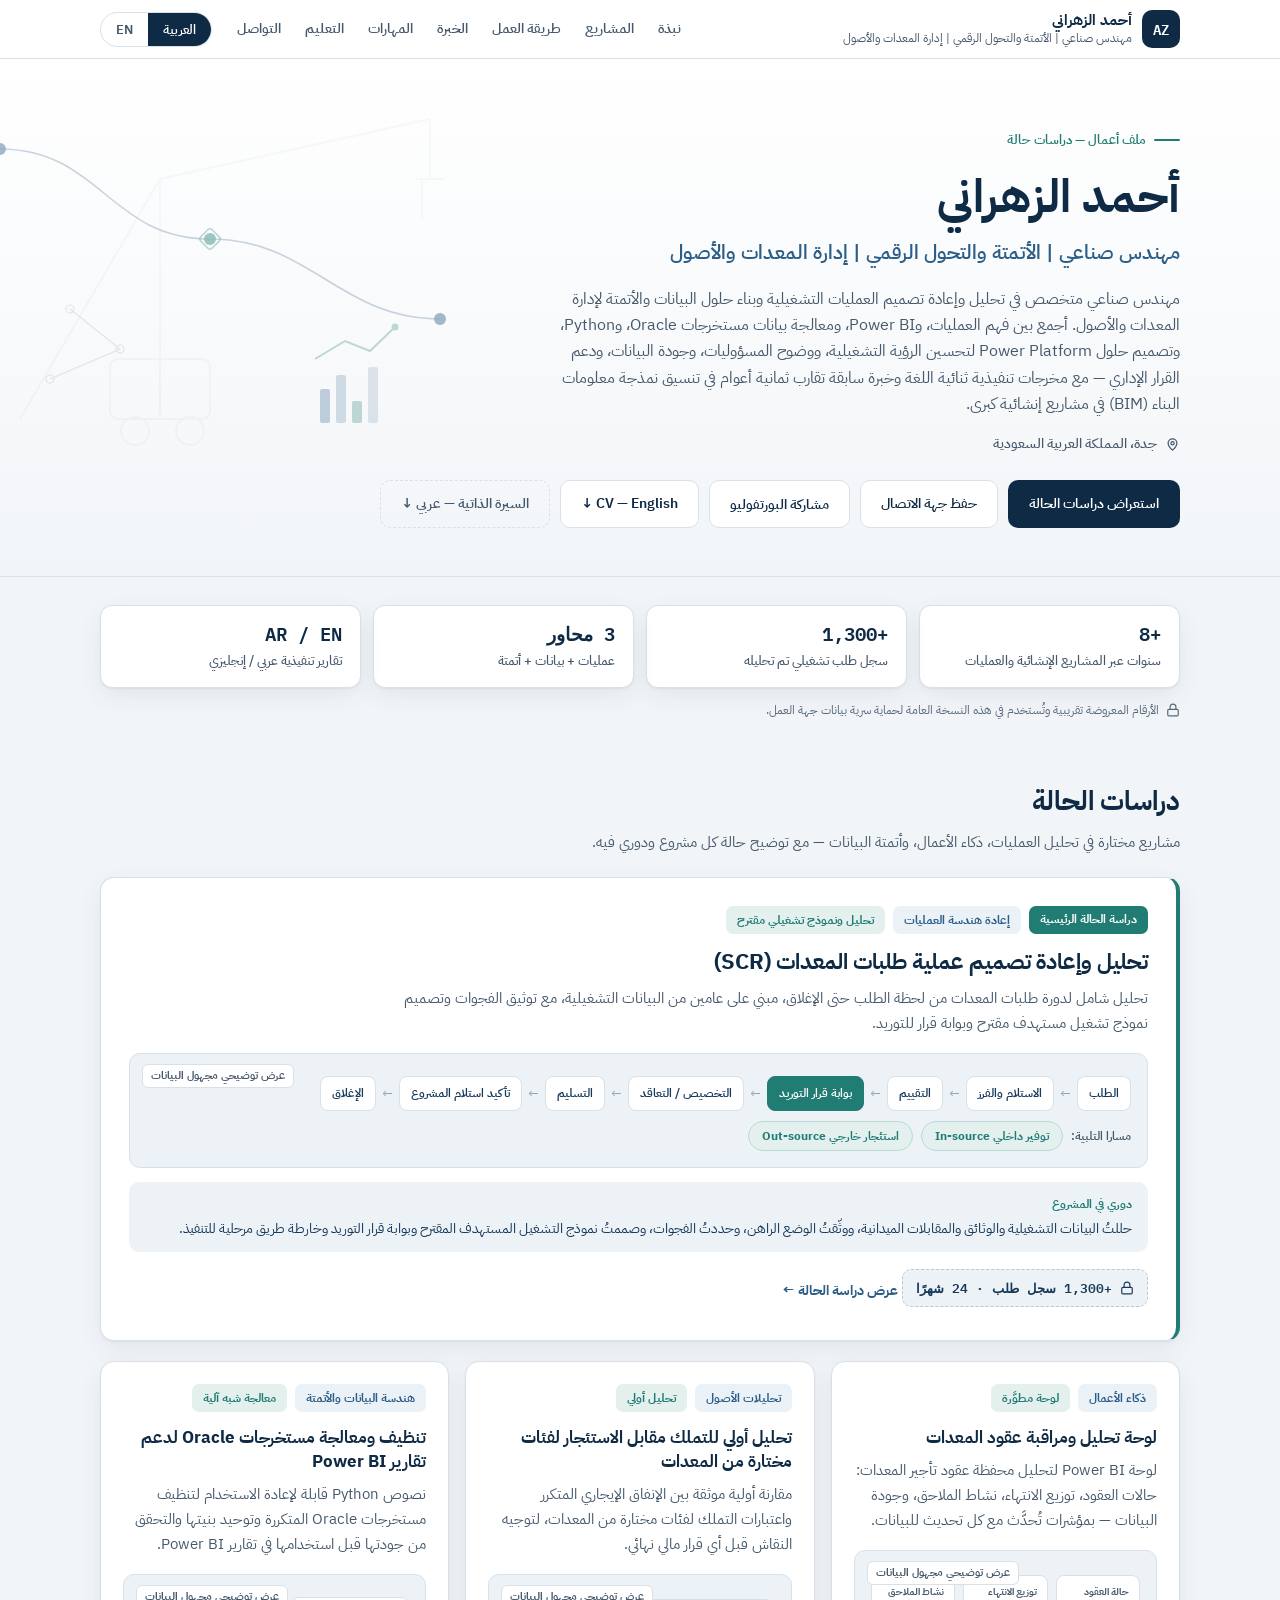
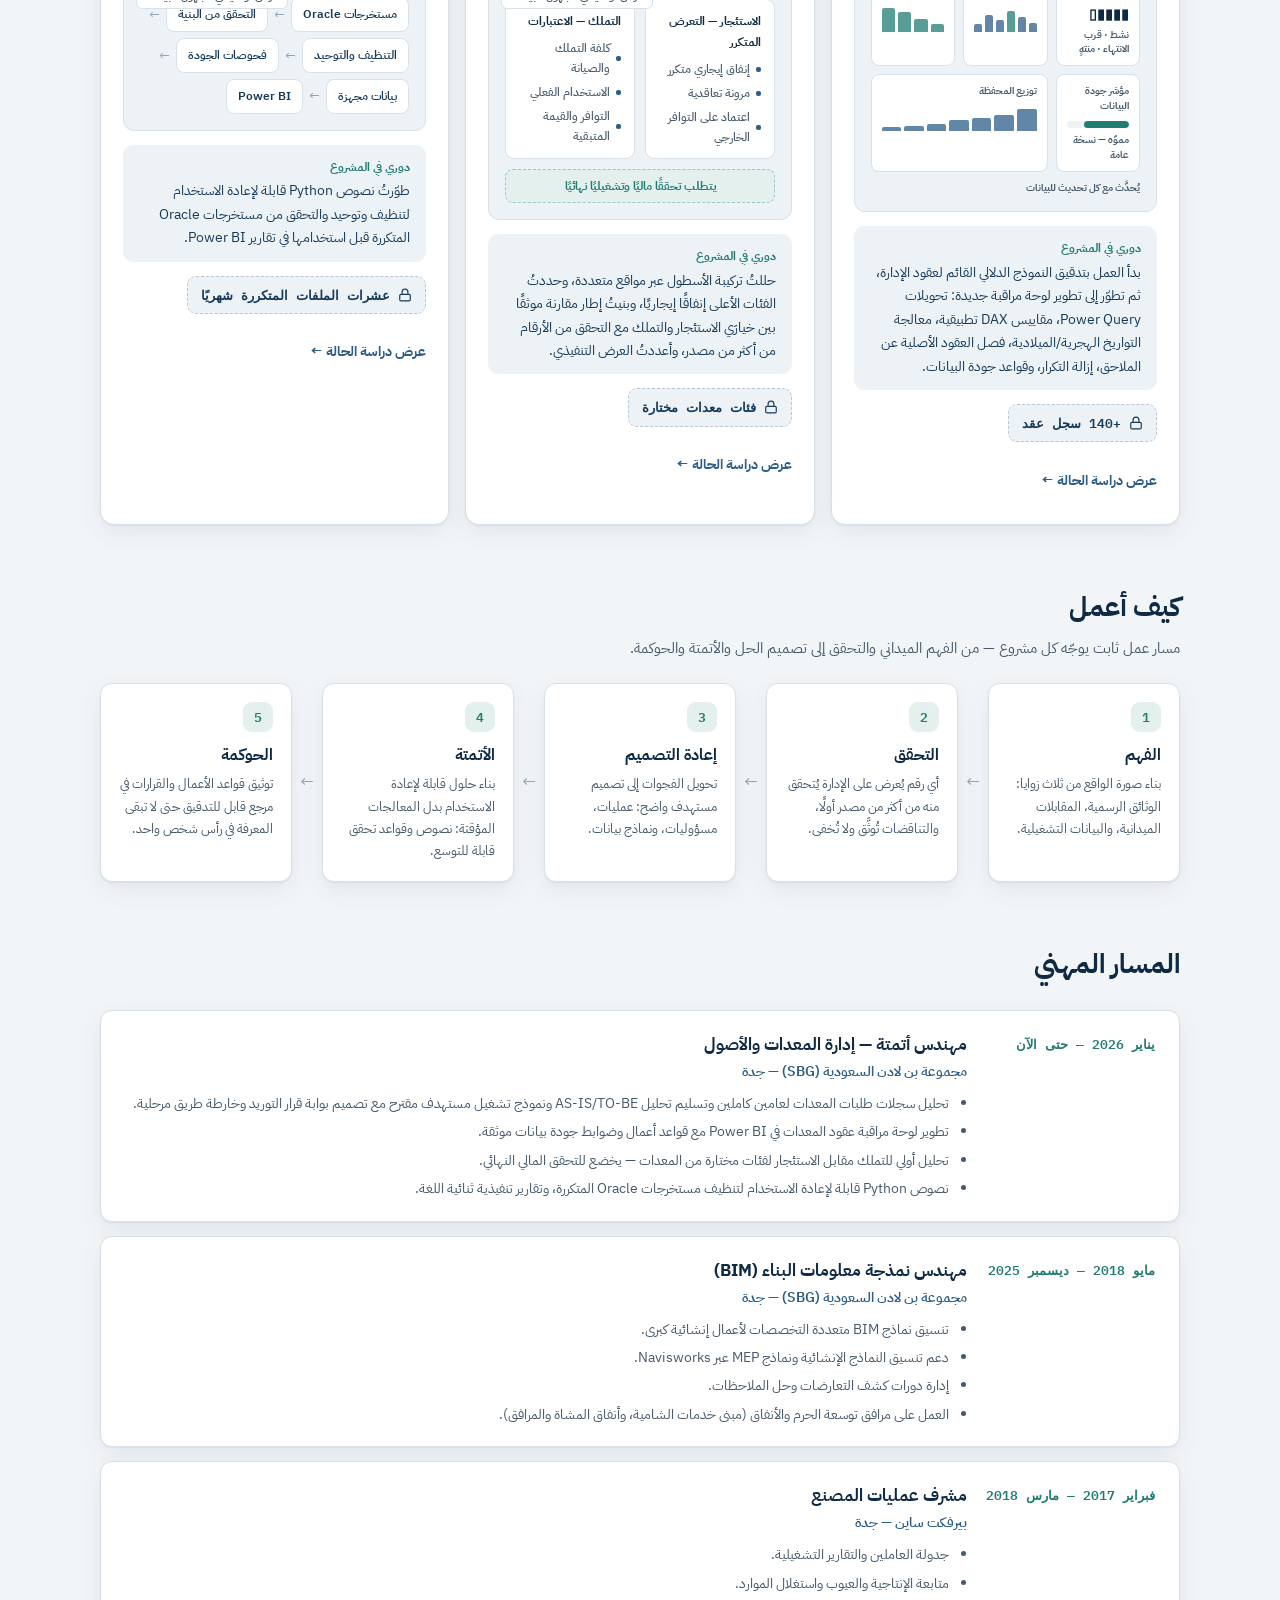
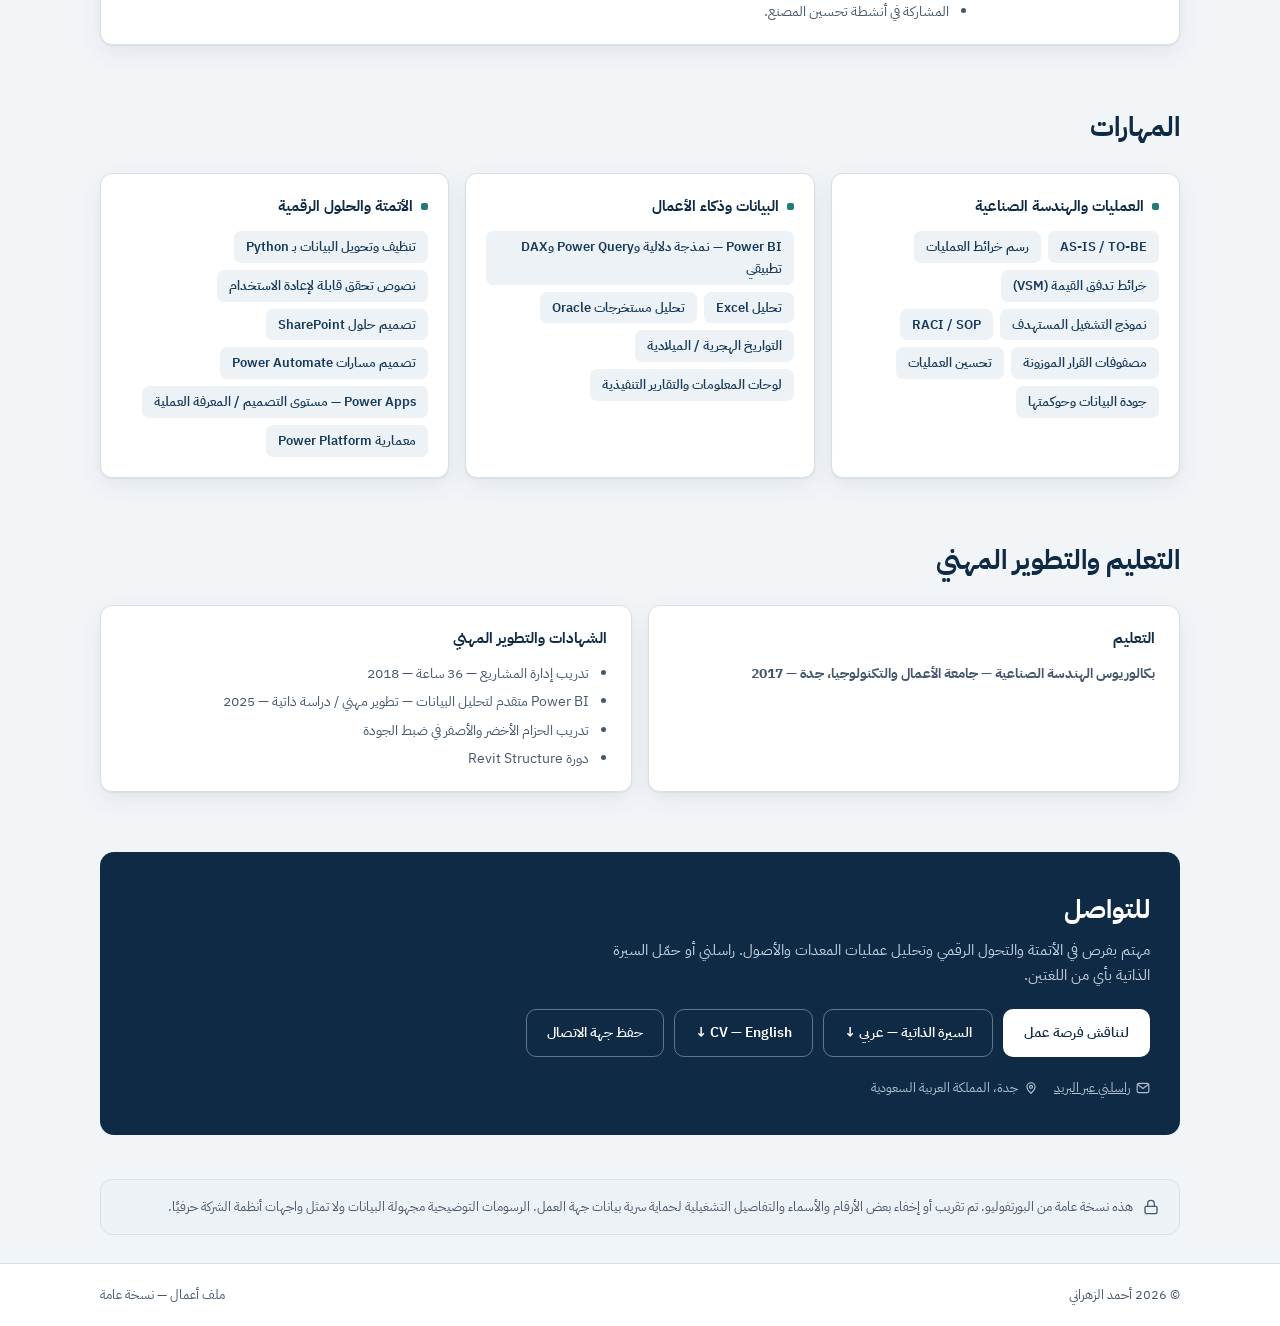
==== standalone/Ahmed_Alzahrani_Portfolio_Standalone.html @ 21f5d167 "Add Ahmed Alzahrani recruiter portfolio package Initial import of the portfolio exactly as built: ho" ====
<!DOCTYPE html>
<html lang="ar" dir="rtl">
<head>
<meta charset="UTF-8">
<meta name="robots" content="noindex,nofollow,noarchive,nosnippet">
<meta name="googlebot" content="noindex,nofollow,noarchive,nosnippet">
<meta name="viewport" content="width=device-width, initial-scale=1.0">
<meta name="color-scheme" content="light only">
<title>Ahmed Alzahrani — Industrial Engineer | Automation &amp; Digital Transformation</title>
<meta name="description" content="Ahmed Alzahrani — Industrial Engineer specializing in automation, digital transformation, and equipment &amp; asset management process analysis. مهندس صناعي | الأتمتة والتحول الرقمي | إدارة المعدات والأصول.">
<meta name="author" content="Ahmed Alzahrani">
<meta property="og:title" content="Ahmed Alzahrani — Industrial Engineer | Automation &amp; Digital Transformation | Equipment &amp; Asset Management">
<meta property="og:description" content="Recruiter portfolio for Ahmed Alzahrani — Industrial Engineer specializing in automation, digital transformation, and equipment &amp; asset management.">
<meta property="og:image" content="assets/preview/portfolio-social-preview.png">
<meta name="twitter:card" content="summary_large_image">
<meta name="twitter:image" content="assets/preview/portfolio-social-preview.png">
<meta property="og:type" content="profile">
<meta property="og:locale" content="ar_SA">
<meta property="og:locale:alternate" content="en_US">
<link rel="icon" href="data:image/svg+xml,%3Csvg xmlns='http://www.w3.org/2000/svg' viewBox='0 0 64 64'%3E%3Crect width='64' height='64' rx='14' fill='%230E2A44'/%3E%3Ctext x='32' y='42' font-family='monospace' font-size='26' font-weight='700' fill='%23FFFFFF' text-anchor='middle'%3EAZ%3C/text%3E%3C/svg%3E">
<link rel="preconnect" href="https://fonts.googleapis.com">
<link rel="preconnect" href="https://fonts.gstatic.com" crossorigin>
<link href="https://fonts.googleapis.com/css2?family=IBM+Plex+Sans+Arabic:wght@400;500;600;700&family=IBM+Plex+Mono:wght@500;600&display=swap" rel="stylesheet">
<style>
:root{
  color-scheme:light only;
  --navy:#0E2A44;
  --navy-2:#163A5C;
  --steel:#2C5E88;
  --teal:#217C74;
  --teal-soft:#E3F0EE;
  --slate:#46596C;
  --line:#D8E0E8;
  --bg:#F2F5F8;
  --card:#FFFFFF;
  --soft:#EDF2F6;
  --radius:14px;
  --shadow:0 1px 2px rgba(14,42,68,.06),0 8px 24px rgba(14,42,68,.07);
  --font-sans:'IBM Plex Sans Arabic',system-ui,'Segoe UI',Tahoma,Arial,sans-serif;
  --font-mono:'IBM Plex Mono','Courier New',monospace;
}
*{margin:0;padding:0;box-sizing:border-box}
html{scroll-behavior:smooth}
@media (prefers-reduced-motion: reduce){
  html{scroll-behavior:auto}
  *,*::before,*::after{transition:none!important;animation:none!important}
}
body{
  font-family:var(--font-sans);
  background:var(--bg);
  color:var(--navy);
  line-height:1.7;
  -webkit-font-smoothing:antialiased;
}
.mono{font-family:var(--font-mono)}
a{color:var(--steel)}
:focus-visible{outline:2px solid var(--steel);outline-offset:2px}
.skip-link{
  position:absolute;top:-48px;inset-inline-start:12px;z-index:99;
  background:var(--navy);color:#fff;padding:8px 16px;border-radius:8px;
  font-size:13.5px;text-decoration:none;transition:top .15s;
}
.skip-link:focus{top:10px}

/* ---------- Topbar / Nav ---------- */
.topbar{
  position:sticky;top:0;z-index:50;
  background:rgba(255,255,255,.94);
  backdrop-filter:blur(10px);
  border-bottom:1px solid var(--line);
}
.topbar-inner{
  max-width:1120px;margin:0 auto;padding:10px 20px;
  display:flex;align-items:center;justify-content:space-between;gap:14px;flex-wrap:wrap;
}
.brand{display:flex;align-items:center;gap:10px;min-width:0}
.monogram{
  width:38px;height:38px;border-radius:10px;flex-shrink:0;
  background:var(--navy);color:#fff;
  display:grid;place-items:center;
  font-family:var(--font-mono);font-weight:600;font-size:14px;letter-spacing:.5px;
}
.brand-name{font-weight:700;font-size:15px;line-height:1.3;white-space:nowrap}
.brand-role{font-size:11.5px;color:var(--slate);line-height:1.35}
.nav-row{display:flex;align-items:center;gap:14px;min-width:0}
.main-nav{display:flex;gap:2px;overflow-x:auto;scrollbar-width:none;max-width:100%}
.main-nav::-webkit-scrollbar{display:none}
.main-nav a{
  color:var(--slate);text-decoration:none;font-size:13.5px;font-weight:600;
  padding:7px 11px;border-radius:8px;white-space:nowrap;transition:background .15s,color .15s;
}
.main-nav a:hover{background:var(--soft);color:var(--navy)}
.lang-toggle{
  display:flex;border:1px solid var(--line);border-radius:99px;overflow:hidden;background:#fff;flex-shrink:0;
}
.lang-toggle button{
  border:0;background:transparent;padding:7px 15px;cursor:pointer;
  font-family:inherit;font-size:13px;font-weight:600;color:var(--slate);
  transition:background .2s,color .2s;
}
.lang-toggle button.active{background:var(--navy);color:#fff}
.menu-btn{
  display:none;border:1px solid var(--line);background:var(--card);border-radius:9px;
  width:42px;height:42px;align-items:center;justify-content:center;cursor:pointer;color:var(--navy);
  flex-shrink:0;
}
.mobile-menu{
  display:none;border-top:1px solid var(--line);background:var(--card);
  box-shadow:0 14px 24px rgba(14,42,68,.10);
}
.mobile-menu.open{display:block}
.mobile-menu div{max-width:1120px;margin:0 auto;padding:6px 14px 12px;display:flex;flex-direction:column}
.mobile-menu a{
  display:block;padding:12px 8px;min-height:44px;color:var(--navy);text-decoration:none;
  font-weight:600;font-size:15px;border-bottom:1px solid var(--bg);
}
.mobile-menu a:last-child{border-bottom:0}
.mobile-menu a:hover{color:var(--steel)}
@media(max-width:900px){
  .menu-btn{display:inline-flex}
  .main-nav a{display:none}
  .main-nav a.nav-core{display:inline-block}
}
@media(max-width:820px){
  .brand-role{display:none}
  .topbar-inner{padding:8px 14px}
}
@media(max-width:560px){
  .main-nav a.nav-core{display:none}
  .main-nav{display:none}
}

.toast{
  position:fixed;bottom:22px;inset-inline-start:50%;transform:translateX(-50%) translateY(16px);
  background:var(--navy);color:#fff;padding:11px 20px;border-radius:10px;font-size:13.5px;font-weight:600;
  opacity:0;pointer-events:none;transition:opacity .25s,transform .25s;z-index:90;box-shadow:0 10px 26px rgba(14,42,68,.3);
}
html[dir="rtl"] .toast{transform:translateX(50%) translateY(16px)}
.toast.show{opacity:1;transform:translateX(-50%) translateY(0)}
html[dir="rtl"] .toast.show{transform:translateX(50%) translateY(0)}

/* ---------- Hero ---------- */
.hero{position:relative;overflow:hidden;background:linear-gradient(180deg,#FFFFFF 0%,var(--bg) 100%);border-bottom:1px solid var(--line)}
.hero-inner{max-width:1120px;margin:0 auto;padding:64px 20px 48px;position:relative;z-index:1}
.hero-svg{
  position:absolute;inset-block:0;inset-inline-end:-40px;width:560px;max-width:60%;
  opacity:.5;pointer-events:none;z-index:0;
}
.eyebrow{
  display:inline-flex;align-items:center;gap:8px;
  font-size:12.5px;font-weight:600;letter-spacing:1px;
  color:var(--teal);text-transform:uppercase;margin-bottom:16px;
}
html[dir="rtl"] .eyebrow{letter-spacing:0}
.eyebrow::before{content:"";width:26px;height:2px;background:var(--teal);border-radius:2px}
.hero h1{font-size:clamp(30px,5vw,46px);font-weight:700;line-height:1.3;color:var(--navy)}
.hero .role{font-size:clamp(15px,2.3vw,19.5px);color:var(--steel);font-weight:600;margin-top:10px;max-width:640px}
.hero .summary{max-width:620px;color:var(--slate);margin-top:16px;font-size:15.5px}
.hero-meta{display:flex;align-items:center;gap:8px;color:var(--slate);font-size:13.5px;margin-top:16px;font-weight:500}
.hero-actions{display:flex;flex-wrap:wrap;gap:10px;margin-top:24px}
.btn{
  display:inline-flex;align-items:center;gap:8px;
  border-radius:10px;padding:11px 20px;font-size:14px;font-weight:600;
  text-decoration:none;cursor:pointer;border:1px solid transparent;
  font-family:inherit;transition:background .15s,border-color .15s,color .15s;
}
.btn-primary{background:var(--navy);color:#fff}
.btn-primary:hover{background:var(--navy-2)}
.btn-outline{background:#fff;color:var(--navy);border-color:var(--line)}
.btn-outline:hover{border-color:var(--steel);color:var(--steel)}
.btn-ghost2{border:1px dashed var(--line);color:var(--slate);background:transparent}
.btn-ghost2:hover{border-color:var(--steel);color:var(--steel)}
html[dir="rtl"] .act-projects{order:1}
html[dir="rtl"] .act-cv-ar{order:2}
html[dir="rtl"] .act-save{order:3}
html[dir="rtl"] .act-share{order:4}
html[dir="rtl"] .act-cv-en{order:5}
html[dir="rtl"] .btn-ghost2{order:5}
@media(max-width:560px){
  .hero-inner{padding:30px 16px 26px}
  .hero .summary{
    font-size:14.5px;margin-top:12px;
    display:-webkit-box;-webkit-line-clamp:3;-webkit-box-orient:vertical;overflow:hidden;
  }
  .hero-actions{display:grid;grid-template-columns:1fr 1fr;gap:9px;margin-top:18px}
  .hero-actions .act-projects{grid-column:1/-1}
  .hero-actions .btn{min-height:46px;justify-content:center;text-align:center;font-size:13.8px;padding:10px 10px}
  .hero-svg{opacity:.5;inset-inline-end:-120px}
  h1{font-size:30px}
  .hero .role{font-size:14px}
}

/* ---------- Proof strip ---------- */
.proof{max-width:1120px;margin:0 auto;padding:28px 20px 6px}
.proof-grid{display:grid;grid-template-columns:repeat(4,1fr);gap:12px}
@media(max-width:900px){.proof-grid{grid-template-columns:repeat(2,1fr);gap:10px}}
.proof-item{
  background:var(--card);border:1px solid var(--line);border-radius:12px;
  padding:16px 18px;box-shadow:var(--shadow);
  display:flex;flex-direction:column;justify-content:center;min-height:74px;
}
@media(max-width:560px){
  .proof{padding:18px 16px 4px}
  .proof-item{padding:11px 12px;min-height:64px}
  .proof-num{font-size:16px}
  .proof-label{font-size:11.6px}
}
.proof-num{font-family:var(--font-mono);font-weight:600;font-size:19px;color:var(--navy);line-height:1.3}
.proof-label{font-size:12.8px;color:var(--slate);margin-top:3px;font-weight:500}
.proof-note{font-size:12.2px;color:var(--slate);margin-top:12px;display:flex;gap:7px;align-items:flex-start;opacity:.9}
.proof-note svg{flex-shrink:0;margin-top:3px}

/* ---------- Sections ---------- */
main{display:block}
.section{max-width:1120px;margin:0 auto;padding:52px 20px 8px}
.section-head{margin-bottom:22px}
.section-head h2{font-size:clamp(21px,3vw,27px);font-weight:700;color:var(--navy)}
.section-sub{color:var(--slate);font-size:14.5px;margin-top:5px;max-width:640px}

/* ---------- Project cards ---------- */
.flagship{
  background:var(--card);border:1px solid var(--line);border-radius:var(--radius);
  box-shadow:var(--shadow);padding:28px;margin-bottom:20px;
  border-inline-start:4px solid var(--teal);
}
.card-top{display:flex;align-items:center;gap:8px;flex-wrap:wrap;margin-bottom:12px}
.card-tag{
  font-size:12px;font-weight:700;color:var(--steel);
  background:#EAF1F7;border-radius:7px;padding:4px 11px;
}
.card-status{
  font-size:12px;font-weight:700;color:var(--teal);
  background:var(--teal-soft);border-radius:7px;padding:4px 11px;
}
.flagship-badge{
  font-size:11.5px;font-weight:700;color:#fff;background:var(--teal);
  border-radius:7px;padding:4px 11px;letter-spacing:.4px;
}
html[dir="rtl"] .flagship-badge{letter-spacing:0}
.flagship h3,.pcard h3{font-size:19px;font-weight:700;line-height:1.45;color:var(--navy)}
.flagship h3{font-size:22px}
.flagship .p-sum,.pcard .p-sum{color:var(--slate);font-size:14.5px;margin-top:8px}
.flagship .p-sum{max-width:760px}
.p-role{
  margin-top:14px;background:var(--soft);border-radius:10px;padding:12px 16px;
  font-size:13.8px;color:var(--navy-2);
}
.p-role b{color:var(--teal);font-size:12px;text-transform:uppercase;letter-spacing:.6px;display:block;margin-bottom:2px}
html[dir="rtl"] .p-role b{letter-spacing:0}
.metric{
  display:inline-flex;align-items:center;gap:8px;margin-top:14px;
  font-family:var(--font-mono);font-size:13px;font-weight:600;color:var(--navy-2);
  background:var(--soft);border:1px dashed #B9C6D3;border-radius:9px;padding:7px 13px;
}
.card-open{
  display:inline-flex;align-items:center;gap:6px;margin-top:16px;
  color:var(--steel);font-weight:700;font-size:14px;
}
.grid{display:grid;grid-template-columns:repeat(3,1fr);gap:16px}
@media(max-width:960px){.grid{grid-template-columns:1fr}}
.pcard{
  background:var(--card);border:1px solid var(--line);border-radius:var(--radius);
  box-shadow:var(--shadow);padding:22px;text-align:start;cursor:pointer;
  font-family:inherit;color:inherit;display:flex;flex-direction:column;align-items:flex-start;
  transition:border-color .15s,transform .15s;width:100%;
}
.pcard:hover,.flagship:hover{border-color:var(--steel)}
.pcard:hover{transform:translateY(-2px)}
.project-card{cursor:pointer}
.open-case-study{
  display:inline-flex;align-items:center;gap:6px;margin-top:16px;min-height:44px;
  border:0;background:transparent;padding:4px 0;cursor:pointer;font-family:inherit;
  color:var(--steel);font-weight:700;font-size:14px;
}
.open-case-study:hover{color:var(--navy)}
.open-case-study:focus-visible,.btn:focus-visible,.menu-btn:focus-visible,.lang-toggle button:focus-visible{
  outline:2.5px solid var(--teal);outline-offset:3px;border-radius:6px;
}
.pcard h3{font-size:16.5px;margin-top:2px}

/* ---------- Coded visuals ---------- */
.viz{margin-top:18px;width:100%}
.viz-frame{
  background:var(--soft);border:1px solid var(--line);border-radius:11px;padding:16px;position:relative;
}
.viz-badge{
  position:absolute;top:10px;inset-inline-end:12px;
  font-size:10.5px;font-weight:700;color:var(--slate);
  background:#fff;border:1px solid var(--line);border-radius:6px;padding:2px 8px;
}
.flow{display:flex;align-items:center;flex-wrap:wrap;gap:6px;margin-top:6px}
.flow-step{
  background:#fff;border:1px solid var(--line);border-radius:8px;
  padding:6px 11px;font-size:12.3px;font-weight:600;color:var(--navy-2);white-space:nowrap;
}
.flow-step.gate{
  background:var(--teal);border-color:var(--teal);color:#fff;
  position:relative;
}
.flow-arrow{color:#93A6B8;font-size:13px;flex-shrink:0}
.flow-branch{display:flex;gap:8px;margin-top:10px;flex-wrap:wrap;align-items:center}
.branch-chip{
  font-size:11.8px;font-weight:700;border-radius:99px;padding:4px 13px;
  background:var(--teal-soft);color:var(--teal);border:1px solid #BBD9D5;
}
.branch-lbl{font-size:11.8px;color:var(--slate);font-weight:600}
@media(max-width:560px){
  .flow{flex-direction:column;align-items:stretch}
  .flow-step{white-space:normal;text-align:center}
  .flow-arrow{align-self:center;transform:rotate(90deg)}
  html[dir="rtl"] .flow-arrow{transform:rotate(-90deg)}
}
/* mini dashboard */
.mini-dash{display:grid;grid-template-columns:repeat(3,1fr);gap:8px;margin-top:8px}
@media(max-width:560px){.mini-dash{grid-template-columns:repeat(2,1fr)}}
.md-tile{background:#fff;border:1px solid var(--line);border-radius:8px;padding:9px 10px}
.md-lbl{font-size:10.3px;font-weight:700;color:var(--slate);text-transform:uppercase;letter-spacing:.3px;line-height:1.4}
html[dir="rtl"] .md-lbl{letter-spacing:0}
.md-val{font-family:var(--font-mono);font-size:13.5px;font-weight:600;color:var(--navy);margin-top:2px}
.md-bar{display:flex;gap:3px;align-items:flex-end;height:26px;margin-top:6px}
.md-bar i{flex:1;background:var(--steel);border-radius:2px 2px 0 0;opacity:.75;min-width:4px}
.md-bar i.warn{background:var(--teal)}
.md-track{height:7px;background:var(--soft);border-radius:99px;margin-top:8px;overflow:hidden}
.md-fill{height:100%;background:var(--teal);border-radius:99px}
/* comparison */
.cmp{display:grid;grid-template-columns:1fr 1fr;gap:10px;margin-top:8px}
@media(max-width:560px){.cmp{grid-template-columns:1fr}}
.cmp-col{background:#fff;border:1px solid var(--line);border-radius:9px;padding:11px 13px}
.cmp-col h5{font-size:12.3px;font-weight:700;color:var(--navy);margin-bottom:6px}
.cmp-col ul{list-style:none;display:flex;flex-direction:column;gap:4px}
.cmp-col li{font-size:11.8px;color:var(--slate);font-weight:500;display:flex;gap:6px;align-items:center}
.cmp-col li::before{content:"";width:5px;height:5px;border-radius:2px;background:var(--steel);flex-shrink:0}
.cmp-banner{
  grid-column:1/-1;text-align:center;font-size:11.8px;font-weight:700;color:var(--teal);
  background:var(--teal-soft);border:1px dashed #9CC9C3;border-radius:8px;padding:6px 10px;
}
@media(max-width:560px){.cmp-banner{grid-column:auto}}

/* ---------- Method ---------- */
.method-flow{display:flex;gap:8px;align-items:stretch;flex-wrap:wrap}
.method-step{
  flex:1;min-width:170px;background:var(--card);border:1px solid var(--line);
  border-radius:12px;padding:18px;box-shadow:var(--shadow);
}
.method-idx{
  width:30px;height:30px;border-radius:9px;background:var(--teal-soft);color:var(--teal);
  display:grid;place-items:center;font-family:var(--font-mono);font-weight:600;font-size:13px;margin-bottom:10px;
}
.method-step h3{font-size:15.5px;font-weight:700;color:var(--navy)}
.method-step p{font-size:13.2px;color:var(--slate);margin-top:5px}
.method-arrow{align-self:center;color:#93A6B8;font-size:17px;flex-shrink:0}
@media(max-width:900px){
  .method-flow{flex-direction:column}
  .method-step{min-width:0}
  .method-arrow{transform:rotate(90deg)}
  html[dir="rtl"] .method-arrow{transform:rotate(-90deg)}
}

/* ---------- Experience ---------- */
.journey{display:flex;flex-direction:column;gap:14px}
.journey-item{
  background:var(--card);border:1px solid var(--line);border-radius:12px;
  padding:20px 24px;box-shadow:var(--shadow);
  display:grid;grid-template-columns:170px 1fr;gap:18px;
}
.journey-period{font-family:var(--font-mono);font-size:12.8px;font-weight:600;color:var(--teal);padding-top:3px}
.journey-body h3{font-size:16.5px;font-weight:700;color:var(--navy)}
.journey-org{font-size:13.5px;color:var(--steel);font-weight:600;margin-top:2px}
.journey-body ul{padding-inline-start:18px;margin-top:8px;display:flex;flex-direction:column;gap:5px}
.journey-body li{font-size:13.8px;color:var(--slate)}
@media(max-width:560px){
  .journey-item{grid-template-columns:1fr;gap:6px;padding:18px}
}

/* ---------- Skills ---------- */
.skills-grid{display:grid;grid-template-columns:repeat(3,1fr);gap:16px}
@media(max-width:900px){.skills-grid{grid-template-columns:1fr}}
.skill-card{
  background:var(--card);border:1px solid var(--line);border-radius:12px;
  padding:20px;box-shadow:var(--shadow);
}
.skill-card h3{font-size:15px;font-weight:700;color:var(--navy);margin-bottom:12px;display:flex;align-items:center;gap:8px}
.skill-card h3::before{content:"";width:7px;height:7px;border-radius:2px;background:var(--teal)}
.chips{display:flex;flex-wrap:wrap;gap:7px}
.chip{
  background:var(--soft);color:var(--navy-2);border-radius:7px;
  padding:5px 12px;font-size:12.8px;font-weight:600;
}

/* ---------- Education ---------- */
.edu-grid{display:grid;grid-template-columns:1fr 1fr;gap:16px}
@media(max-width:820px){.edu-grid{grid-template-columns:1fr}}
.edu-card{
  background:var(--card);border:1px solid var(--line);border-radius:12px;
  padding:20px 24px;box-shadow:var(--shadow);
}
.edu-card h3{font-size:15px;font-weight:700;color:var(--navy);margin-bottom:10px}
.edu-card p,.edu-card li{font-size:13.8px;color:var(--slate)}
.edu-card ul{padding-inline-start:18px;display:flex;flex-direction:column;gap:5px}
.edu-degree{font-weight:700;color:var(--navy-2)}

/* ---------- Contact ---------- */
.contact-card{
  background:var(--navy);border-radius:var(--radius);color:#fff;
  padding:36px 30px;display:flex;flex-direction:column;align-items:flex-start;gap:6px;
}
.contact-card h2{font-size:clamp(20px,3vw,26px)}
.contact-card p{color:#C6D4E1;font-size:14.5px;max-width:560px}
.contact-actions{display:flex;flex-wrap:wrap;gap:10px;margin-top:16px}
.btn-light{background:#fff;color:var(--navy)}
.btn-light:hover{background:#E8EEF4}
.btn-ghost{background:transparent;color:#fff;border-color:rgba(255,255,255,.35)}
.btn-ghost:hover{border-color:#fff}
.contact-meta{display:flex;flex-wrap:wrap;gap:16px;margin-top:14px;font-size:13.2px;color:#AFC2D3}
.contact-meta span{display:inline-flex;align-items:center;gap:6px}

/* ---------- Footer ---------- */
.conf-final{
  max-width:1120px;margin:36px auto 0;padding:0 20px;
}
.conf-final-inner{
  background:var(--soft);border:1px solid var(--line);border-radius:12px;
  padding:16px 20px;font-size:12.8px;color:var(--slate);display:flex;gap:10px;align-items:flex-start;
}
.conf-final-inner svg{flex-shrink:0;margin-top:3px}
footer{border-top:1px solid var(--line);margin-top:28px;background:#fff}
.footer-inner{
  max-width:1120px;margin:0 auto;padding:20px;
  display:flex;justify-content:space-between;gap:10px;flex-wrap:wrap;
  font-size:13px;color:var(--slate);
}

/* ---------- Modal ---------- */
.overlay{
  position:fixed;inset:0;background:rgba(14,42,68,.5);z-index:100;
  display:none;align-items:flex-start;justify-content:center;
  padding:4vh 16px;overflow-y:auto;
}
.overlay.open{display:flex}
.modal{
  background:#fff;border-radius:16px;max-width:820px;width:100%;
  box-shadow:0 24px 64px rgba(14,42,68,.28);
}
.modal-head{
  display:flex;justify-content:space-between;align-items:flex-start;gap:14px;
  padding:24px 26px 8px;position:sticky;top:0;background:#fff;border-radius:16px 16px 0 0;
  border-bottom:1px solid var(--soft);z-index:2;
}
.modal-head h2{font-size:19px;font-weight:700;line-height:1.45;margin-top:8px;color:var(--navy)}
.close-btn{
  border:1px solid var(--line);background:#fff;border-radius:9px;
  width:36px;height:36px;font-size:15px;cursor:pointer;color:var(--slate);flex-shrink:0;
  font-family:inherit;
}
.close-btn:hover{border-color:var(--steel);color:var(--steel)}
.modal-body{padding:8px 26px 28px}
.block{padding:16px 0;border-bottom:1px solid var(--soft)}
.block:last-child{border-bottom:0}
.block h3{
  font-size:12px;font-weight:700;letter-spacing:.9px;color:var(--steel);
  text-transform:uppercase;margin-bottom:7px;
  display:flex;align-items:center;gap:8px;
}
html[dir="rtl"] .block h3{letter-spacing:0}
.block h3::before{content:"";width:6px;height:6px;border-radius:2px;background:var(--teal)}
.block p{font-size:14.3px;color:#33455A}
.block ul{padding-inline-start:20px;font-size:14.3px;color:#33455A;display:flex;flex-direction:column;gap:6px}
.findings-grid{display:grid;grid-template-columns:1fr;gap:9px}
@media(min-width:560px){.findings-grid{grid-template-columns:1fr 1fr}}
.finding{
  background:var(--soft);border:1px dashed #B9C6D3;border-radius:10px;
  padding:11px 14px;font-size:13.3px;font-weight:500;color:var(--navy-2);
  display:flex;gap:9px;align-items:flex-start;
}
.finding svg{flex-shrink:0;margin-top:3px}
.conf-mini{font-size:12.3px;color:var(--slate);display:flex;gap:8px;align-items:flex-start}
.conf-mini svg{flex-shrink:0;margin-top:3px}
@media(max-width:560px){
  .modal-head{padding:18px 16px 6px}
  .modal-body{padding:6px 16px 20px}
  .flagship{padding:20px 16px}
}

/* ---------- Print ---------- */
@media print{
  .topbar,.hero-actions,.card-open,.open-case-study,.overlay,.lang-toggle,.contact-actions,.skip-link,.menu-btn,.mobile-menu,.toast{display:none!important}
  body{background:#fff}
  .flagship,.pcard,.proof-item,.method-step,.journey-item,.skill-card,.edu-card{box-shadow:none}
}
</style>
</head>
<body>
<a class="skip-link" href="#projects" data-i18n="skipLink"></a>

<header class="topbar">
  <div class="topbar-inner">
    <div class="brand">
      <div class="monogram" aria-hidden="true">AZ</div>
      <div>
        <div class="brand-name" data-i18n="name"></div>
        <div class="brand-role" data-i18n="unifiedTitle"></div>
      </div>
    </div>
    <div class="nav-row">
      <nav class="main-nav" id="mainNav" aria-label=""></nav>
      <div class="lang-toggle" role="group" aria-label="Language / اللغة">
        <button type="button" id="btn-ar">العربية</button>
        <button type="button" id="btn-en">EN</button>
      </div>
      <button type="button" id="menuBtn" class="menu-btn" aria-expanded="false" aria-controls="mobileMenu" aria-label="Menu">
        <svg width="20" height="20" viewBox="0 0 24 24" fill="none" stroke="currentColor" stroke-width="2.2" aria-hidden="true"><path d="M4 7h16M4 12h16M4 17h16"/></svg>
      </button>
    </div>
  </div>
  <nav class="mobile-menu" id="mobileMenu" aria-label="Menu">
    <div id="mobileMenuList"></div>
  </nav>
</header>

<main>

<section class="hero" id="about">
  <svg class="hero-svg" viewBox="0 0 560 420" aria-hidden="true" focusable="false">
    <!-- faint equipment outline: crane boom + cab -->
    <g stroke="#0E2A44" stroke-width="2" fill="none" opacity=".06">
      <path d="M60 360 L200 120 L470 60"/>
      <path d="M200 120 L200 360"/>
      <path d="M470 60 L470 120 M455 120 h30 M462 120 v40"/>
      <rect x="150" y="300" width="100" height="60" rx="8"/>
      <circle cx="175" cy="372" r="14"/><circle cx="230" cy="372" r="14"/>
    </g>
    <!-- process line + data nodes -->
    <g stroke="#2C5E88" stroke-width="1.6" fill="none" opacity=".5">
      <path d="M40 90 C 140 90, 150 180, 250 180 S 380 260, 480 260"/>
    </g>
    <g opacity=".85">
      <circle cx="40" cy="90" r="6" fill="#2C5E88"/>
      <circle cx="250" cy="180" r="6" fill="#217C74"/>
      <rect x="242" y="172" width="16" height="16" rx="3" transform="rotate(45 250 180)" fill="none" stroke="#217C74" stroke-width="1.6" opacity=".7"/>
      <circle cx="480" cy="260" r="6" fill="#2C5E88"/>
    </g>
    <!-- dashboard indicators -->
    <g opacity=".55">
      <rect x="360" y="330" width="10" height="34" rx="2" fill="#2C5E88"/>
      <rect x="376" y="316" width="10" height="48" rx="2" fill="#2C5E88" opacity=".7"/>
      <rect x="392" y="342" width="10" height="22" rx="2" fill="#217C74"/>
      <rect x="408" y="308" width="10" height="56" rx="2" fill="#2C5E88" opacity=".5"/>
      <path d="M355 300 L385 282 L410 292 L435 268" stroke="#217C74" stroke-width="2" fill="none"/>
      <circle cx="435" cy="268" r="3.5" fill="#217C74"/>
    </g>
    <g stroke="#2C5E88" stroke-width="1.2" fill="none" opacity=".25">
      <circle cx="110" cy="250" r="4"/><circle cx="160" cy="290" r="4"/><circle cx="90" cy="320" r="4"/>
      <path d="M110 250 L160 290 L90 320"/>
    </g>
  </svg>
  <div class="hero-inner">
    <p class="eyebrow" data-i18n="eyebrow"></p>
    <h1 data-i18n="name"></h1>
    <p class="role" data-i18n="unifiedTitle"></p>
    <p class="summary" data-i18n="summary"></p>
    <p class="hero-meta">
      <svg width="15" height="15" viewBox="0 0 24 24" fill="none" stroke="currentColor" stroke-width="2" aria-hidden="true"><path d="M12 21s-7-6.1-7-11a7 7 0 0 1 14 0c0 4.9-7 11-7 11z"/><circle cx="12" cy="10" r="2.6"/></svg>
      <span data-i18n="location"></span>
    </p>
    <div class="hero-actions">
      <a class="btn btn-primary act-projects" href="#projects" data-i18n="ctaProjects"></a>
      <a class="btn btn-outline act-cv-en cv-en" id="heroCvEn" href="#"  data-i18n="ctaCvEn"></a>
      <a class="btn btn-outline act-save vcf-link" id="heroSave" href="#" download="Ahmed_Alzahrani.vcf" data-i18n="ctaSave"></a>
      <button type="button" class="btn btn-outline act-share share-btn" data-i18n="ctaShare"></button>
      <a class="btn btn-ghost2 act-cv-ar cv-ar" id="heroCvAr" href="#"  data-i18n="ctaCvAr"></a>
    </div>
  </div>
</section>

<section class="proof" aria-labelledby="proofHeading">
  <h2 id="proofHeading" class="sr-only" style="position:absolute;width:1px;height:1px;overflow:hidden;clip:rect(0 0 0 0)" data-i18n="proofTitle"></h2>
  <div class="proof-grid" id="proofGrid"></div>
  <p class="proof-note">
    <svg width="14" height="14" viewBox="0 0 24 24" fill="none" stroke="currentColor" stroke-width="2" aria-hidden="true"><rect x="3" y="11" width="18" height="11" rx="2"/><path d="M7 11V7a5 5 0 0 1 10 0v4"/></svg>
    <span data-i18n="proofNote"></span>
  </p>
</section>

<section class="section" id="projects">
  <div class="section-head">
    <h2 data-i18n="projectsTitle"></h2>
    <p class="section-sub" data-i18n="projectsSub"></p>
  </div>
  <div id="flagshipWrap"></div>
  <div class="grid" id="projectGrid"></div>
</section>

<section class="section" id="method">
  <div class="section-head">
    <h2 data-i18n="methodTitle"></h2>
    <p class="section-sub" data-i18n="methodSub"></p>
  </div>
  <div class="method-flow" id="methodWrap"></div>
</section>

<section class="section" id="experience">
  <div class="section-head"><h2 data-i18n="journeyTitle"></h2></div>
  <div class="journey" id="journeyWrap"></div>
</section>

<section class="section" id="skills">
  <div class="section-head"><h2 data-i18n="skillsTitle"></h2></div>
  <div class="skills-grid" id="skillsWrap"></div>
</section>

<section class="section" id="education">
  <div class="section-head"><h2 data-i18n="eduTitle"></h2></div>
  <div class="edu-grid" id="eduWrap"></div>
</section>

<section class="section" id="contact">
  <div class="contact-card">
    <h2 data-i18n="contactTitle"></h2>
    <p data-i18n="contactSub"></p>
    <div class="contact-actions">
      <a class="btn btn-light" href="mailto:enga7medzhrani@gmail.com?subject=Opportunity%20—%20Ahmed%20Alzahrani" data-i18n="ctaDiscuss"></a>
      <a class="btn btn-ghost cv-ar" id="footCvAr" href="#"  data-i18n="ctaCvAr"></a>
      <a class="btn btn-ghost cv-en" id="footCvEn" href="#"  data-i18n="ctaCvEn"></a>
      <a class="btn btn-ghost vcf-link" id="footSave" href="#" download="Ahmed_Alzahrani.vcf" data-i18n="ctaSave"></a>
    </div>
    <div class="contact-meta">
      <span>
        <svg width="14" height="14" viewBox="0 0 24 24" fill="none" stroke="currentColor" stroke-width="2" aria-hidden="true"><rect x="2" y="4" width="20" height="16" rx="3"/><path d="m3 6 9 7 9-7"/></svg>
        <a href="mailto:enga7medzhrani@gmail.com" style="color:inherit" data-i18n="emailLabel"></a>
      </span>
      <span>
        <svg width="14" height="14" viewBox="0 0 24 24" fill="none" stroke="currentColor" stroke-width="2" aria-hidden="true"><path d="M12 21s-7-6.1-7-11a7 7 0 0 1 14 0c0 4.9-7 11-7 11z"/><circle cx="12" cy="10" r="2.6"/></svg>
        <span data-i18n="location"></span>
      </span>
    </div>
  </div>
</section>

<div class="conf-final">
  <div class="conf-final-inner">
    <svg width="16" height="16" viewBox="0 0 24 24" fill="none" stroke="currentColor" stroke-width="2" aria-hidden="true"><rect x="3" y="11" width="18" height="11" rx="2"/><path d="M7 11V7a5 5 0 0 1 10 0v4"/></svg>
    <span data-i18n="confFinal"></span>
  </div>
</div>

</main>

<footer>
  <div class="footer-inner">
    <span data-i18n="footerLeft"></span>
    <span data-i18n="footerRight"></span>
  </div>
</footer>

<div class="toast" id="toast" role="status" aria-live="polite"></div>

<div class="overlay" id="overlay">
  <div class="modal" role="dialog" aria-modal="true" aria-labelledby="modalTitle" id="modalRoot">
    <div class="modal-head">
      <div>
        <span class="card-tag" id="modalTag"></span> <span class="card-status" id="modalStatus"></span>
        <h2 id="modalTitle"></h2>
      </div>
      <button type="button" class="close-btn" id="modalClose">✕</button>
    </div>
    <div class="modal-body" id="modalBody"></div>
  </div>
</div>
<script>
"use strict";

const ui = {
  ar: {
    name:"أحمد الزهراني",
    unifiedTitle:"مهندس صناعي | الأتمتة والتحول الرقمي | إدارة المعدات والأصول",
    eyebrow:"ملف أعمال — دراسات حالة",
    summary:"مهندس صناعي متخصص في تحليل وإعادة تصميم العمليات التشغيلية وبناء حلول البيانات والأتمتة لإدارة المعدات والأصول. أجمع بين فهم العمليات، وPower BI، ومعالجة بيانات مستخرجات Oracle، وPython، وتصميم حلول Power Platform لتحسين الرؤية التشغيلية، ووضوح المسؤوليات، وجودة البيانات، ودعم القرار الإداري — مع مخرجات تنفيذية ثنائية اللغة وخبرة سابقة تقارب ثمانية أعوام في تنسيق نمذجة معلومات البناء (BIM) في مشاريع إنشائية كبرى.",
    location:"جدة، المملكة العربية السعودية",
    ctaProjects:"استعراض دراسات الحالة",
    ctaCvAr:"السيرة الذاتية — عربي ↓",
    ctaCvEn:"CV — English ↓",
    ctaEmail:"راسلني عبر البريد", ctaSave:"حفظ جهة الاتصال", ctaShare:"مشاركة البورتفوليو", shareCopied:"تم نسخ الرابط", shareFail:"انسخ الرابط من شريط العنوان", menuOpen:"فتح القائمة", menuClose:"إغلاق القائمة",
    ctaDiscuss:"لنناقش فرصة عمل",
    emailLabel:"راسلني عبر البريد",
    skipLink:"تخطَّ إلى المشاريع",
    proofTitle:"مؤشرات سريعة",
    proofNote:"الأرقام المعروضة تقريبية وتُستخدم في هذه النسخة العامة لحماية سرية بيانات جهة العمل.",
    projectsTitle:"دراسات الحالة",
    projectsSub:"مشاريع مختارة في تحليل العمليات، ذكاء الأعمال، وأتمتة البيانات — مع توضيح حالة كل مشروع ودوري فيه.",
    methodTitle:"كيف أعمل",
    methodSub:"مسار عمل ثابت يوجّه كل مشروع — من الفهم الميداني والتحقق إلى تصميم الحل والأتمتة والحوكمة.",
    journeyTitle:"المسار المهني",
    skillsTitle:"المهارات",
    eduTitle:"التعليم والتطوير المهني",
    contactTitle:"للتواصل",
    contactSub:"مهتم بفرص في الأتمتة والتحول الرقمي وتحليل عمليات المعدات والأصول. راسلني أو حمّل السيرة الذاتية بأي من اللغتين.",
    confFinal:"هذه نسخة عامة من البورتفوليو. تم تقريب أو إخفاء بعض الأرقام والأسماء والتفاصيل التشغيلية لحماية سرية بيانات جهة العمل. الرسومات التوضيحية مجهولة البيانات ولا تمثل واجهات أنظمة الشركة حرفيًا.",
    footerLeft:"© 2026 أحمد الزهراني",
    footerRight:"ملف أعمال — نسخة عامة",
    open:"عرض دراسة الحالة",
    flagship:"دراسة الحالة الرئيسية",
    anonBadge:"عرض توضيحي مجهول البيانات",
    close:"إغلاق",
    navAria:"التنقل الرئيسي",
    myRole:"دوري في المشروع",
    nav:{about:"نبذة",projects:"المشاريع",method:"طريقة العمل",experience:"الخبرة",skills:"المهارات",education:"التعليم",contact:"التواصل"},
    labels:{context:"السياق",challenge:"التحدي",role:"دوري في المشروع",scope:"نطاق العمل",approach:"المنهجية",findings:"الأدلة والنتائج الرئيسية",solution:"الحل / التصميم المقترح",tools:"الأدوات والتقنيات",deliverables:"المخرجات",outcome:"الحالة الراهنة والأثر",conf:"ملاحظة سرية"},
    pageTitle:"أحمد الزهراني — مهندس صناعي | الأتمتة والتحول الرقمي",
    metaDesc:"أحمد الزهراني — مهندس صناعي متخصص في الأتمتة والتحول الرقمي وتحليل وإعادة تصميم عمليات المعدات والأصول."
  },
  en: {
    name:"Ahmed Alzahrani",
    unifiedTitle:"Industrial Engineer | Automation & Digital Transformation | Equipment & Asset Management",
    eyebrow:"Portfolio — Case Studies",
    summary:"Industrial Engineer specializing in operational process analysis, process redesign, data solutions, and automation for equipment and asset management. Combines process understanding, Power BI, Oracle-export data processing, Python, and Power Platform solution design to improve operational visibility, ownership clarity, data quality, and management decision support — delivering bilingual Arabic/English executive outputs, backed by nearly eight years of earlier BIM coordination experience on major construction projects.",
    location:"Jeddah, Saudi Arabia",
    ctaProjects:"View Case Studies",
    ctaCvAr:"CV — Arabic ↓",
    ctaCvEn:"CV — English ↓",
    ctaEmail:"Email me", ctaSave:"Save Contact", ctaShare:"Share Portfolio", shareCopied:"Link copied", shareFail:"Copy the link from the address bar", menuOpen:"Open menu", menuClose:"Close menu",
    ctaDiscuss:"Discuss an opportunity",
    emailLabel:"Email me",
    skipLink:"Skip to projects",
    proofTitle:"Quick indicators",
    proofNote:"Figures shown are approximate and are used in this public version to protect employer confidentiality.",
    projectsTitle:"Case Studies",
    projectsSub:"Selected work in process analysis, business intelligence, and data automation — with each project's status and my role stated clearly.",
    methodTitle:"How I Work",
    methodSub:"A consistent workflow guides each project — from operational discovery and validation to solution design, automation, and governance.",
    journeyTitle:"Career Experience",
    skillsTitle:"Skills",
    eduTitle:"Education & Professional Development",
    contactTitle:"Get in Touch",
    contactSub:"Open to opportunities in automation, digital transformation, and equipment & asset process analysis. Email me or download the CV in either language.",
    confFinal:"This is a public portfolio version. Selected figures, names, and operational details have been approximated or withheld to protect employer confidentiality. Anonymized visuals are illustrative and do not reproduce internal company systems verbatim.",
    footerLeft:"© 2026 Ahmed Alzahrani",
    footerRight:"Portfolio — Public Version",
    open:"View case study",
    flagship:"Flagship Case Study",
    anonBadge:"Anonymized public view",
    close:"Close",
    navAria:"Main navigation",
    myRole:"My Role",
    nav:{about:"About",projects:"Projects",method:"Method",experience:"Experience",skills:"Skills",education:"Education",contact:"Contact"},
    labels:{context:"Context",challenge:"Challenge",role:"My Role",scope:"Scope",approach:"Approach",findings:"Evidence & Key Findings",solution:"Solution / Proposed Design",tools:"Tools",deliverables:"Deliverables",outcome:"Outcome & Current Status",conf:"Confidentiality Note"},
    pageTitle:"Ahmed Alzahrani — Industrial Engineer | Automation & Digital Transformation",
    metaDesc:"Ahmed Alzahrani — Industrial Engineer specializing in automation, digital transformation, and equipment & asset management process analysis and redesign."
  }
};

const proof = [
  {num:{ar:"+8",en:"8+"}, label:{ar:"سنوات عبر المشاريع الإنشائية والعمليات",en:"Years Across Major Construction & Operations"}},
  {num:{ar:"+1,300",en:"1,300+"}, label:{ar:"سجل طلب تشغيلي تم تحليله",en:"Operational Request Records Analyzed"}},
  {num:{ar:"3 محاور",en:"3 Pillars"}, label:{ar:"عمليات + بيانات + أتمتة",en:"Process + Data + Automation"}},
  {num:{ar:"AR / EN",en:"AR / EN"}, label:{ar:"تقارير تنفيذية عربي / إنجليزي",en:"Arabic / English Executive Reporting"}}
];

const methodology = [
  {t:{ar:"الفهم",en:"Understand"}, d:{ar:"بناء صورة الواقع من ثلاث زوايا: الوثائق الرسمية، المقابلات الميدانية، والبيانات التشغيلية.",en:"Build the real picture from three angles: official documentation, field interviews, and operational data."}},
  {t:{ar:"التحقق",en:"Validate"}, d:{ar:"أي رقم يُعرض على الإدارة يُتحقق منه من أكثر من مصدر أولًا، والتناقضات تُوثَّق ولا تُخفى.",en:"Every figure shown to management is verified from more than one source first; inconsistencies are documented, never hidden."}},
  {t:{ar:"إعادة التصميم",en:"Redesign"}, d:{ar:"تحويل الفجوات إلى تصميم مستهدف واضح: عمليات، مسؤوليات، ونماذج بيانات.",en:"Turn identified gaps into a clear target design: processes, ownership, and data models."}},
  {t:{ar:"الأتمتة",en:"Automate"}, d:{ar:"بناء حلول قابلة لإعادة الاستخدام بدل المعالجات المؤقتة: نصوص وقواعد تحقق قابلة للتوسع.",en:"Build reusable solutions instead of one-off fixes: extensible scripts and validation rules."}},
  {t:{ar:"الحوكمة",en:"Govern"}, d:{ar:"توثيق قواعد الأعمال والقرارات في مرجع قابل للتدقيق حتى لا تبقى المعرفة في رأس شخص واحد.",en:"Document business rules and decisions in an auditable reference so knowledge never lives in one person's head."}}
];

const journey = [
  {period:{ar:"يناير 2026 — حتى الآن",en:"Jan 2026 — Present"},
   t:{ar:"مهندس أتمتة — إدارة المعدات والأصول",en:"Automation Engineer — Equipment & Asset Management"},
   org:{ar:"مجموعة بن لادن السعودية (SBG) — جدة",en:"Saudi Binladin Group (SBG) — Jeddah"},
   d:{ar:["تحليل سجلات طلبات المعدات لعامين كاملين وتسليم تحليل AS-IS/TO-BE ونموذج تشغيل مستهدف مقترح مع تصميم بوابة قرار التوريد وخارطة طريق مرحلية.","تطوير لوحة مراقبة عقود المعدات في Power BI مع قواعد أعمال وضوابط جودة بيانات موثقة.","تحليل أولي للتملك مقابل الاستئجار لفئات مختارة من المعدات — يخضع للتحقق المالي النهائي.","نصوص Python قابلة لإعادة الاستخدام لتنظيف مستخرجات Oracle المتكررة، وتقارير تنفيذية ثنائية اللغة."],
      en:["Analyzed two full years of equipment-request records; delivered AS-IS/TO-BE analysis and a proposed Target Operating Model with a Sourcing Gate design and phased roadmap.","Developed the equipment contracts monitoring dashboard in Power BI with documented business rules and data-quality controls.","Preliminary Rent vs. Own analysis for selected equipment categories — subject to final financial validation.","Reusable Python scripts for recurring Oracle extract cleaning, plus bilingual executive reporting."]}},
  {period:{ar:"مايو 2018 — ديسمبر 2025",en:"May 2018 — Dec 2025"},
   t:{ar:"مهندس نمذجة معلومات البناء (BIM)",en:"BIM Engineer"},
   org:{ar:"مجموعة بن لادن السعودية (SBG) — جدة",en:"Saudi Binladin Group (SBG) — Jeddah"},
   d:{ar:["تنسيق نماذج BIM متعددة التخصصات لأعمال إنشائية كبرى.","دعم تنسيق النماذج الإنشائية ونماذج MEP عبر Navisworks.","إدارة دورات كشف التعارضات وحل الملاحظات.","العمل على مرافق توسعة الحرم والأنفاق (مبنى خدمات الشامية، وأنفاق المشاة والمرافق)."],
      en:["Coordinated multidisciplinary BIM models for major construction works.","Supported structural and MEP coordination through Navisworks.","Managed clash-detection and issue-resolution cycles.","Worked on major Haram Expansion facilities and tunnels (Shamiyah Services Building, pedestrian and utility tunnels)."]}},
  {period:{ar:"فبراير 2017 — مارس 2018",en:"Feb 2017 — Mar 2018"},
   t:{ar:"مشرف عمليات المصنع",en:"Supervisor of Factory Operations"},
   org:{ar:"بيرفكت ساين — جدة",en:"Perfect Sign — Jeddah"},
   d:{ar:["جدولة العاملين والتقارير التشغيلية.","متابعة الإنتاجية والعيوب واستغلال الموارد.","المشاركة في أنشطة تحسين المصنع."],
      en:["Staff scheduling and operational reporting.","Productivity, defect, and resource-utilization monitoring.","Factory improvement activities."]}}
];

const skillGroups = [
  {t:{ar:"العمليات والهندسة الصناعية",en:"Process & Industrial Engineering"},
   items:{ar:["AS-IS / TO-BE","رسم خرائط العمليات","خرائط تدفق القيمة (VSM)","نموذج التشغيل المستهدف","RACI / SOP","مصفوفات القرار الموزونة","تحسين العمليات","جودة البيانات وحوكمتها"],
          en:["AS-IS / TO-BE","Process Mapping","Value Stream Mapping","Target Operating Model","RACI / SOP","Weighted Decision Matrices","Process Improvement","Data Quality & Governance"]}},
  {t:{ar:"البيانات وذكاء الأعمال",en:"Data & Business Intelligence"},
   items:{ar:["Power BI — نمذجة دلالية وPower Query وDAX تطبيقي","تحليل Excel","تحليل مستخرجات Oracle","التواريخ الهجرية / الميلادية","لوحات المعلومات والتقارير التنفيذية"],
          en:["Power BI — semantic modeling, Power Query & applied DAX","Excel analysis","Oracle-export analysis","Hijri / Gregorian date handling","Dashboards & executive reporting"]}},
  {t:{ar:"الأتمتة والحلول الرقمية",en:"Automation & Digital Solutions"},
   items:{ar:["تنظيف وتحويل البيانات بـ Python","نصوص تحقق قابلة لإعادة الاستخدام","تصميم حلول SharePoint","تصميم مسارات Power Automate","Power Apps — مستوى التصميم / المعرفة العملية","معمارية Power Platform"],
          en:["Python data cleaning & transformation","Reusable validation scripts","SharePoint solution design","Power Automate workflow design","Power Apps — design / working-knowledge level","Power Platform architecture"]}}
];

const education = {
  degree:{t:{ar:"التعليم",en:"Education"},
    body:{ar:"بكالوريوس الهندسة الصناعية — جامعة الأعمال والتكنولوجيا، جدة — 2017",
          en:"B.Sc. in Industrial Engineering — University of Business and Technology, Jeddah — 2017"}},
  certs:{t:{ar:"الشهادات والتطوير المهني",en:"Certifications & Professional Development"},
    items:{ar:["تدريب إدارة المشاريع — 36 ساعة — 2018","‏Power BI متقدم لتحليل البيانات — تطوير مهني / دراسة ذاتية — 2025","تدريب الحزام الأخضر والأصفر في ضبط الجودة","دورة Revit Structure"],
           en:["Project Management Training — 36 hours — 2018","Power BI Advanced Data Analysis — Professional Development / Self-Study — 2025","Quality Control Green & Yellow Belt Training","Revit Structure Course"]}}
};
</script>
<script>
"use strict";

const projects = [
  {
    id:"scr",
    flagship:true,
    tag:{ar:"إعادة هندسة العمليات",en:"Process Re-engineering"},
    status:{ar:"تحليل ونموذج تشغيلي مقترح",en:"Analysis & Proposed Operating Model"},
    title:{ar:"تحليل وإعادة تصميم عملية طلبات المعدات (SCR)",en:"SCR Equipment Request Process Analysis & Redesign"},
    summary:{
      ar:"تحليل شامل لدورة طلبات المعدات من لحظة الطلب حتى الإغلاق، مبني على عامين من البيانات التشغيلية، مع توثيق الفجوات وتصميم نموذج تشغيل مستهدف مقترح وبوابة قرار للتوريد.",
      en:"An end-to-end analysis of the equipment request cycle from submission to closure, built on two years of operational data, documenting gaps and designing a proposed Target Operating Model with a Sourcing Gate."
    },
    metric:{ar:"+1,300 سجل طلب · 24 شهرًا",en:"1,300+ request records · 24 months"},
    role:{
      ar:"حللتُ البيانات التشغيلية والوثائق والمقابلات الميدانية، ووثّقتُ الوضع الراهن، وحددتُ الفجوات، وصممتُ نموذج التشغيل المستهدف المقترح وبوابة قرار التوريد وخارطة طريق مرحلية للتنفيذ.",
      en:"Analyzed operational data, documentation, and field interviews; documented the AS-IS process; identified control and data gaps; and designed the proposed Target Operating Model, Sourcing Gate, and phased implementation roadmap."
    },
    context:{
      ar:"إدارة معدات وأصول تخدم مشاريع في مدن متعددة، تمر فيها طلبات المعدات (SCR) بدورة تمتد من طلب المشروع حتى التلبية عبر مسارَي التوفير الداخلي أو الاستئجار الخارجي.",
      en:"An equipment and asset management division serving projects across multiple cities, where equipment requests (SCR) run from project submission to fulfillment through either an in-source or an out-source path."
    },
    challenge:{
      ar:"دورة طلبات مجزأة بلا بوابة قرار للتوريد، مع فجوات جوهرية في وضوح المسؤولية وملكية العملية وبيانات التسليم والأولوية وقياس مستوى الخدمة، وأزمنة دورة طويلة الذيل يصعب تتبعها.",
      en:"A fragmented request cycle with no sourcing decision gate, material gaps in accountability and process ownership, delivery data, priority, and SLA measurement, and long-tailed cycle times that were hard to track."
    },
    scope:{
      ar:["أكثر من 1,300 سجل طلب.","بيانات تشغيلية تغطي 24 شهرًا.","أكثر من 3,000 وحدة معدات مطلوبة.","مشاريع موزعة على مدن متعددة."],
      en:["1,300+ request records.","Operational data covering 24 months.","3,000+ requested equipment units.","Projects distributed across multiple cities."]
    },
    approach:{
      ar:["توثيق الوضع الراهن (AS-IS) بتثليث الأدلة: الوثائق الرسمية، المقابلات الميدانية، والبيانات التشغيلية.","قياس أزمنة الدورة والاختناقات الفعلية من السجلات نفسها لا من الانطباعات.","رسم خريطة تدفق القيمة وتحليل الفجوات في وضوح المسؤولية وملكية العملية والبيانات والقياس.","تصميم الوضع المستهدف (TO-BE) بنموذج حالات ومسؤوليات واضح وبوابة قرار للتوريد.","مصفوفة قرار موزونة لمقارنة مسارات التنفيذ، مع مقترح معماري على Power Platform."],
      en:["Documented the AS-IS state by triangulating official documentation, field interviews, and operational data.","Measured real cycle times and bottlenecks from the records themselves, not impressions.","Built a value stream map and a gap analysis across accountability, process ownership, data, and measurement.","Designed the TO-BE state with a clear state-and-ownership model and a Sourcing Gate.","Used a weighted decision matrix to compare implementation paths, with a Power Platform architecture proposal."]
    },
    findings:{
      ar:["وسيط زمن الدورة قرابة 10 أيام.","المئين التسعون (P90) يتجاوز 63 يومًا.","فجوات جوهرية في وضوح المسؤولية وملكية العملية وبيانات التسليم والأولوية وقياس SLA.","تناقضات في مؤشرات مستوى الخدمة وُثّقت قبل اعتمادها."],
      en:["Median cycle time of roughly 10 days.","P90 cycle time exceeding 63 days.","Material gaps in accountability and process ownership, delivery data, priority, and SLA measurement.","Inconsistencies in SLA figures documented before adoption."]
    },
    solution:{
      ar:"نموذج تشغيل مستهدف مقترح بنموذج حالات ومسؤوليات واضح، مع تصميم بوابة قرار توريد تهدف إلى معالجة أكبر فجوة حوكمة تم تحديدها في دورة الطلبات الحالية، ومقترح معماري يبدأ بـ SharePoint ضمن Power Platform (على مستوى التصميم)، وخارطة طريق تنفيذ مرحلية.",
      en:"A proposed Target Operating Model with a clear state-and-ownership design, a Sourcing Gate intended to address the largest identified governance gap in the current request cycle, a SharePoint-first Power Platform architecture proposal (design level), and a phased implementation roadmap."
    },
    tools:{ar:["Power BI","Python","Excel","رسم العمليات / VSM","Power Platform — تصميم معماري"],en:["Power BI","Python","Excel","Process Mapping / VSM","Power Platform — architecture design"]},
    deliverables:{
      ar:"خرائط AS-IS / TO-BE، خريطة تدفق القيمة، تحليل الفجوات، نموذج التشغيل المستهدف، تصميم بوابة التوريد، نموذج الحالات والمسؤوليات، مقترح معمارية Power Platform، عروض تنفيذية ثنائية اللغة، وخارطة طريق التنفيذ.",
      en:"AS-IS / TO-BE process maps, value stream map, gap analysis, Target Operating Model, Sourcing Gate design, state and ownership model, Power Platform architecture proposal, bilingual executive presentations, and an implementation roadmap."
    },
    outcome:{
      ar:"اكتمل التحليل وسُلّمت حزمة التصميم المقترح للمراجعة الإدارية. المشروع في حالته الراهنة تحليل ونموذج تشغيلي مقترح، وليس نظامًا مطبقًا.",
      en:"The analysis is complete and the proposed design package was delivered for management review. In its current state, this is an analysis and a proposed operating model — not an implemented system."
    },
    conf:{
      ar:"الأرقام المعروضة تقريبية، والمخطط التوضيحي مجهول البيانات ولا يمثل نظام الشركة حرفيًا.",
      en:"Figures shown are approximate; the diagram is anonymized and does not reproduce the company's internal system verbatim."
    }
  },
  {
    id:"contracts",
    tag:{ar:"ذكاء الأعمال",en:"Business Intelligence"},
    status:{ar:"لوحة مطوَّرة",en:"Developed Dashboard"},
    title:{ar:"لوحة تحليل ومراقبة عقود المعدات",en:"Equipment Contracts Monitoring Dashboard"},
    summary:{
      ar:"لوحة Power BI لتحليل محفظة عقود تأجير المعدات: حالات العقود، توزيع الانتهاء، نشاط الملاحق، وجودة البيانات — بمؤشرات تُحدَّث مع كل تحديث للبيانات.",
      en:"A Power BI dashboard for analyzing the equipment lease portfolio: contract status, expiry distribution, addendum activity, and data quality — with indicators updated on each data refresh."
    },
    metric:{ar:"+140 سجل عقد",en:"140+ contract records"},
    role:{
      ar:"بدأ العمل بتدقيق النموذج الدلالي القائم لعقود الإدارة، ثم تطوّر إلى تطوير لوحة مراقبة جديدة: تحويلات Power Query، مقاييس DAX تطبيقية، معالجة التواريخ الهجرية/الميلادية، فصل العقود الأصلية عن الملاحق، إزالة التكرار، وقواعد جودة البيانات.",
      en:"The work began as an audit of the division's existing contracts semantic model, then evolved into developing a new monitoring dashboard: Power Query transformations, applied DAX measures, Hijri/Gregorian date handling, original-vs-addendum separation, deduplication, and data-quality rules."
    },
    context:{
      ar:"محفظة عقود تأجير معدات بنشاط ملاحق مرتفع، كانت تقاريرها الإدارية تعتمد على نموذج دلالي قائم يحتاج إلى تدقيق وتطوير.",
      en:"An equipment lease portfolio with high addendum activity, whose management reporting relied on an existing semantic model that needed auditing and further development."
    },
    challenge:{
      ar:"منطق انتهاء مجمّد في أعمدة ثابتة لا تتحدث تلقائيًا، وخطر احتساب مزدوج بسبب اختلاط العقود الأصلية بالملاحق والتكرارات، وغياب مؤشر موحد لصحة العقود وجودة البيانات.",
      en:"Expiry logic frozen in static columns that never refreshed, a duplicate-counting risk from mixing original contracts with addenda and duplicates, and no unified view of contract health and data quality."
    },
    scope:{
      ar:["محفظة عقود التأجير كاملة — أكثر من 140 سجل عقد (رقم تقريبي).","النموذج الدلالي، منطق التحويل، وقواعد جودة البيانات.","تقارير إدارية ثنائية اللغة."],
      en:["The full lease portfolio — 140+ contract records (approximate).","The semantic model, transformation logic, and data-quality rules.","Bilingual management reporting."]
    },
    approach:{
      ar:["المرحلة الأولى: تدقيق النموذج القائم وتوثيق نتائج التدقيق ومواطن الخلل.","المرحلة الثانية: تطوير لوحة مراقبة جديدة بمنطق موثق.","تحويل منطق الانتهاء إلى مقاييس DAX تعتمد على تاريخ التحديث بدل الأعمدة المجمّدة.","معالجة مزدوجة للتواريخ الهجرية والميلادية عبر النموذج.","فصل العقود الأصلية عن الملاحق ومنطق إزالة تكرار لتصحيح الاحتساب.","توثيق قواعد الأعمال وضوابط جودة البيانات كمكتبة مرجعية."],
      en:["Phase one: audited the existing model, documenting findings and failure points.","Phase two: developed a new monitoring dashboard on documented logic.","Converted expiry logic to refresh-date-based DAX measures instead of frozen columns.","Dual Hijri/Gregorian date handling across the model.","Original-vs-addendum separation and deduplication logic to correct counting.","Documented business rules and data-quality controls as a reference library."]
    },
    findings:{
      ar:["تركّز غير اعتيادي في نشاط الملاحق أُبرز للمراجعة الإدارية.","تكرارات مؤثرة في السجلات كانت تعرّض الاحتساب للازدواجية.","منطق انتهاء مجمّد كان يعرض أرقامًا قديمة."],
      en:["An unusual addendum concentration surfaced for management review.","Material duplication in records that exposed counts to double-counting.","Frozen expiry logic that had been showing stale figures."]
    },
    solution:{
      ar:"لوحة مراقبة عقود تعتمد على تحديث البيانات: مؤشرات صحة وحالات وانتهاء تُحدَّث مع كل تحديث، فوق منطق موثق لفصل الملاحق وإزالة التكرار وقواعد جودة بيانات.",
      en:"A refresh-based contract monitoring dashboard: health, status, and expiry indicators updated with each data refresh, on top of documented addendum-separation, deduplication, and data-quality logic."
    },
    tools:{ar:["Power BI","Power Query","DAX تطبيقي","مستخرجات Oracle","قواعد جودة البيانات"],en:["Power BI","Power Query","Applied DAX","Oracle Data Extracts","Data-Quality Rules"]},
    deliverables:{
      ar:"لوحة مراقبة تفاعلية، مكتبة قواعد أعمال موثقة، ضوابط جودة بيانات، وتقارير إدارية ثنائية اللغة.",
      en:"An interactive monitoring dashboard, a documented business-rules library, data-quality controls, and bilingual management reports."
    },
    outcome:{
      ar:"مراقبة عقود مبنية على تحديث البيانات، واتساق أعلى في التقارير الإدارية، وإبراز تركّز الملاحق غير الاعتيادي للمراجعة الإدارية، مع تقليل مخاطر الاحتساب المزدوج ومنطق الانتهاء المجمّد.",
      en:"Refresh-based contract monitoring, improved consistency of management-level reporting, an unusual addendum concentration surfaced for management review, and a reduced risk of duplicate counting and frozen expiry logic."
    },
    conf:{
      ar:"العرض المصاحب Mockup توضيحي مجهول البيانات وليس لقطة شاشة من نظام الشركة.",
      en:"The accompanying visual is an anonymized illustrative mockup, not a screenshot of the company's system."
    }
  },
  {
    id:"rent-vs-own",
    tag:{ar:"تحليلات الأصول",en:"Asset Analytics"},
    status:{ar:"تحليل أولي",en:"Preliminary Analysis"},
    title:{ar:"تحليل أولي للتملك مقابل الاستئجار لفئات مختارة من المعدات",en:"Preliminary Rent vs. Own Analysis for Selected Equipment Categories"},
    summary:{
      ar:"مقارنة أولية موثقة بين الإنفاق الإيجاري المتكرر واعتبارات التملك لفئات مختارة من المعدات، لتوجيه النقاش قبل أي قرار مالي نهائي.",
      en:"A documented preliminary comparison between recurring rental exposure and ownership considerations for selected equipment categories, intended to guide discussion before any final financial decision."
    },
    metric:{ar:"فئات معدات مختارة",en:"Selected equipment categories"},
    role:{
      ar:"حللتُ تركيبة الأسطول عبر مواقع متعددة، وحددتُ الفئات الأعلى إنفاقًا إيجاريًا، وبنيتُ إطار مقارنة موثقًا بين خيارَي الاستئجار والتملك مع التحقق من الأرقام من أكثر من مصدر، وأعددتُ العرض التنفيذي.",
      en:"Analyzed fleet composition across multiple sites, identified the highest rental-spend categories, built a documented Rent vs. Own comparison framework with figures verified from multiple sources, and prepared the executive presentation."
    },
    context:{
      ar:"إنفاق إيجاري متكرر على فئات معدات معينة، دون تحليل موثق يوجّه نقاش التملك مقابل الاستئجار.",
      en:"Recurring rental spend on certain equipment categories, with no documented analysis to guide the rent-vs-own discussion."
    },
    challenge:{
      ar:"غياب أساس مقارن موثق: أي الفئات تستحق دراسة التملك؟ وما العوامل التشغيلية التي يجب وزنها قبل أي رقم مالي نهائي؟",
      en:"No documented comparative basis: which categories warrant an ownership review, and which operational factors must be weighed before any final financial figure?"
    },
    scope:{
      ar:["فئات معدات مختارة ذات إنفاق إيجاري متكرر.","مواقع ومدن متعددة.","عوامل تتطلب تحققًا نهائيًا: الاستخدام، الصيانة، التوافر، والقيمة المتبقية."],
      en:["Selected equipment categories with recurring rental spend.","Multiple sites and cities.","Factors requiring final validation: utilization, maintenance, availability, and residual value."]
    },
    approach:{
      ar:["تحديد الفئات الأعلى تعرضًا إيجاريًا من بيانات تركيبة الأسطول.","بناء إطار مقارنة لكل فئة بين الاستئجار المتكرر واعتبارات التملك.","التحقق من الأرقام من أكثر من مصدر قبل اعتمادها في المقارنة.","توثيق حدود التحليل والافتراضات التي تتطلب تحققًا ماليًا نهائيًا."],
      en:["Identified the highest rental-exposure categories from fleet composition data.","Built a per-category comparison framework between recurring rental and ownership considerations.","Verified figures from multiple sources before using them in the comparison.","Documented the analysis limits and assumptions requiring final financial validation."]
    },
    findings:{
      ar:["فرص تحسين تكلفة محتملة في فئات معدات مختارة.","تفاوت واضح بين الفئات في جدوى دراسة التملك.","عوامل تشغيلية (استخدام، صيانة، توافر) حُددت كعوامل تتطلب تحققًا قبل أي مقارنة نهائية."],
      en:["Potential cost-optimization opportunities in selected equipment categories.","Clear variation between categories in how much an ownership review is warranted.","Operational factors (utilization, maintenance, availability) identified as requiring validation before any final comparison."]
    },
    solution:{
      ar:"إطار مقارنة موثق للتملك مقابل الاستئجار يحدد الفئات المرشحة وعوامل الوزن، ويوجه خطوة التحقق المالي والتشغيلي النهائية.",
      en:"A documented Rent vs. Own comparison framework identifying candidate categories and weighting factors, directing the final financial and operational validation step."
    },
    tools:{ar:["Excel — نمذجة المقارنة","Power BI","Python"],en:["Excel — comparison modeling","Power BI","Python"]},
    deliverables:{
      ar:"تحليل مقارن موثق للتملك مقابل الاستئجار، وعرض تنفيذي للفئات المرشحة.",
      en:"A documented Rent vs. Own comparative analysis and an executive presentation of candidate categories."
    },
    outcome:{
      ar:"تم تحديد فرص تحسين تكلفة محتملة في فئات معدات مختارة — تخضع للتحقق المالي والتشغيلي النهائي. المشروع تحليل أولي وليس دراسة جدوى نهائية.",
      en:"Identified potential cost-optimization opportunities in selected equipment categories — subject to final financial and operational validation. This is a preliminary analysis, not a final feasibility study."
    },
    conf:{
      ar:"لا تُعرض أي أرقام مالية في هذه النسخة العامة.",
      en:"No financial figures are shown in this public version."
    }
  },
  {
    id:"oracle",
    tag:{ar:"هندسة البيانات والأتمتة",en:"Data Engineering & Automation"},
    status:{ar:"معالجة شبه آلية",en:"Semi-Automated Workflow"},
    title:{ar:"تنظيف ومعالجة مستخرجات Oracle لدعم تقارير Power BI",en:"Oracle Extract Cleaning & Semi-Automation for Power BI Reporting"},
    summary:{
      ar:"نصوص Python قابلة لإعادة الاستخدام لتنظيف مستخرجات Oracle المتكررة وتوحيد بنيتها والتحقق من جودتها قبل استخدامها في تقارير Power BI.",
      en:"Reusable Python scripts that clean recurring Oracle exports, standardize their structure, and validate their quality before use in Power BI reporting."
    },
    metric:{ar:"عشرات الملفات المتكررة شهريًا",en:"Dozens of recurring files monthly"},
    role:{
      ar:"طوّرتُ نصوص Python قابلة لإعادة الاستخدام لتنظيف وتوحيد والتحقق من مستخرجات Oracle المتكررة قبل استخدامها في تقارير Power BI.",
      en:"Developed reusable Python scripts for cleaning, standardizing, and validating recurring Oracle exports before their use in Power BI reporting."
    },
    context:{
      ar:"تقارير الإدارة تعتمد على مستخرجات Oracle متكررة تصل شهريًا بصيَغ وبنى غير متسقة.",
      en:"Management reporting depends on recurring monthly Oracle exports arriving in inconsistent formats and structures."
    },
    challenge:{
      ar:"تنظيف يدوي متكرر لعشرات الملفات شهريًا، بجهد مهدور وأخطاء بشرية وجودة غير متسقة تنعكس مباشرة على مدخلات التقارير.",
      en:"Repetitive manual cleaning of dozens of files each month — wasted effort, human error, and inconsistent quality flowing straight into reporting inputs."
    },
    scope:{
      ar:["عشرات ملفات المستخرجات المتكررة شهريًا.","التحقق من البنية، التنظيف والتوحيد، وفحوصات الجودة.","تجهيز البيانات لاستخدامها في تقارير Power BI."],
      en:["Dozens of recurring extract files monthly.","Structure validation, cleaning and standardization, and quality checks.","Preparing the data for use in Power BI reporting."]
    },
    approach:{
      ar:["بناء نصوص Python (pandas) تتحقق من بنية الملفات قبل معالجتها.","توحيد الحقول والقيم وتنظيفها بقواعد معلنة وقابلة للمراجعة.","تصميم قواعد تحقق قابلة لإعادة الاستخدام بدل معالجات لمرة واحدة.","إخراج مجموعة بيانات مجهزة وموثقة لتقارير Power BI."],
      en:["Built Python (pandas) scripts that validate file structure before processing.","Standardized and cleaned fields and values against explicit, reviewable rules.","Designed reusable validation rules instead of one-off fixes.","Produced a prepared, documented dataset for Power BI reporting."]
    },
    findings:{
      ar:["أنماط أخطاء متكررة في المستخرجات يمكن اصطيادها آليًا بقواعد تحقق.","جزء كبير من جهد الإعداد اليدوي الشهري قابل للاستبدال بنصوص قابلة لإعادة الاستخدام."],
      en:["Recurring error patterns in the extracts that validation rules can catch automatically.","A large share of the monthly manual preparation effort replaceable by reusable scripts."]
    },
    solution:{
      ar:"سير عمل شبه آلي: مستخرجات Oracle ← التحقق من البنية ← التنظيف والتوحيد ← فحوصات الجودة ← مجموعة بيانات مجهزة ← Power BI.",
      en:"A semi-automated workflow: Oracle exports → structure validation → cleaning & standardization → quality checks → prepared dataset → Power BI."
    },
    tools:{ar:["Python (pandas)","مستخرجات Oracle","Power BI","Power Query"],en:["Python (pandas)","Oracle Data Extracts","Power BI","Power Query"]},
    deliverables:{
      ar:"نصوص Python قابلة لإعادة الاستخدام، قواعد تحقق موثقة، ومجموعات بيانات مجهزة للتقارير.",
      en:"Reusable Python scripts, documented validation rules, and prepared datasets for reporting."
    },
    outcome:{
      ar:"تقليل الإعداد اليدوي المتكرر ومدخلات بيانات أكثر اتساقًا للتقارير. سير العمل شبه آلي — التشغيل والمراجعة ما زالا ضمن الدورة، وليس خط أنابيب مؤتمتًا بالكامل.",
      en:"Reduced repetitive manual preparation and more consistent input data for reporting. The workflow is semi-automated — execution and review remain part of the cycle; it is not a fully automated pipeline."
    },
    conf:{
      ar:"مخطط المعالجة توضيحي ولا يعرض أسماء أنظمة أو حقول داخلية.",
      en:"The processing diagram is illustrative and shows no internal system or field names."
    }
  }
];
</script>
<script>
"use strict";

/* ---------- Language state ---------- */
let lang = 'ar';
try {
  const saved = localStorage.getItem('az-portfolio-lang');
  if (saved === 'ar' || saved === 'en') lang = saved;
} catch(e){ /* storage unavailable — keep default */ }

const lockIcon = '<svg width="14" height="14" viewBox="0 0 24 24" fill="none" stroke="currentColor" stroke-width="2" aria-hidden="true"><rect x="3" y="11" width="18" height="11" rx="2"/><path d="M7 11V7a5 5 0 0 1 10 0v4"/></svg>';
const checkIcon = '<svg width="15" height="15" viewBox="0 0 24 24" fill="none" stroke="#217C74" stroke-width="2.5" aria-hidden="true"><path d="M20 6 9 17l-5-5"/></svg>';
const esc = s => String(s).replace(/[&<>"]/g, c => ({'&':'&amp;','<':'&lt;','>':'&gt;','"':'&quot;'}[c]));

/* ---------- Per-project coded visuals ---------- */
const vizLabels = {
  scrFlow:{
    ar:["الطلب","الاستلام والفرز","التقييم","بوابة قرار التوريد","التخصيص / التعاقد","التسليم","تأكيد استلام المشروع","الإغلاق"],
    en:["Request","Intake","Assessment","Sourcing Gate","Allocation / Contracting","Delivery","Project Receipt Confirmation","Closure"]
  },
  scrBranch:{ar:{lbl:"مسارا التلبية:",a:"توفير داخلي In-source",b:"استئجار خارجي Out-source"},en:{lbl:"Fulfillment paths:",a:"In-source",b:"Out-source"}},
  dash:{
    ar:{status:"حالة العقود",active:"نشط · قرب الانتهاء · منتهٍ",expiry:"توزيع الانتهاء",addendum:"نشاط الملاحق",dq:"مؤشر جودة البيانات",masked:"مموّه — نسخة عامة",portfolio:"توزيع المحفظة",refresh:"يُحدَّث مع كل تحديث للبيانات"},
    en:{status:"Contract Status",active:"Active · Near expiry · Expired",expiry:"Expiry Distribution",addendum:"Addendum Activity",dq:"Data Quality Indicator",masked:"Masked — public view",portfolio:"Portfolio Breakdown",refresh:"Updated with each data refresh"}
  },
  cmp:{
    ar:{a:"الاستئجار — التعرض المتكرر",aItems:["إنفاق إيجاري متكرر","مرونة تعاقدية","اعتماد على التوافر الخارجي"],b:"التملك — الاعتبارات",bItems:["كلفة التملك والصيانة","الاستخدام الفعلي","التوافر والقيمة المتبقية"],banner:"يتطلب تحققًا ماليًا وتشغيليًا نهائيًا"},
    en:{a:"Rent — Recurring Exposure",aItems:["Recurring rental spend","Contractual flexibility","Dependence on external availability"],b:"Own — Considerations",bItems:["Ownership & maintenance cost","Actual utilization","Availability & residual value"],banner:"Final financial & operational validation required"}
  },
  pipe:{
    ar:["مستخرجات Oracle","التحقق من البنية","التنظيف والتوحيد","فحوصات الجودة","بيانات مجهزة","Power BI"],
    en:["Oracle Exports","Structure Validation","Cleaning & Standardization","Quality Checks","Prepared Dataset","Power BI"]
  }
};

function arrowSpan(){ return `<span class="flow-arrow" aria-hidden="true">${lang==='ar'?'←':'→'}</span>`; }

function vizFor(p){
  const badge = `<span class="viz-badge">${esc(ui[lang].anonBadge)}</span>`;
  if (p.id === 'scr'){
    const steps = vizLabels.scrFlow[lang].map((s,i)=>`<span class="flow-step${i===3?' gate':''}">${esc(s)}</span>`).join(arrowSpan());
    const b = vizLabels.scrBranch[lang];
    return `<div class="viz"><div class="viz-frame">${badge}
      <div class="flow">${steps}</div>
      <div class="flow-branch"><span class="branch-lbl">${esc(b.lbl)}</span><span class="branch-chip">${esc(b.a)}</span><span class="branch-chip">${esc(b.b)}</span></div>
    </div></div>`;
  }
  if (p.id === 'contracts'){
    const d = vizLabels.dash[lang];
    return `<div class="viz"><div class="viz-frame">${badge}
      <div class="mini-dash">
        <div class="md-tile"><div class="md-lbl">${esc(d.status)}</div><div class="md-val">▮▮▮▮▯</div><div class="md-lbl" style="text-transform:none;margin-top:3px">${esc(d.active)}</div></div>
        <div class="md-tile"><div class="md-lbl">${esc(d.expiry)}</div><div class="md-bar"><i style="height:35%"></i><i style="height:55%"></i><i style="height:80%" class="warn"></i><i style="height:45%"></i><i style="height:65%"></i><i style="height:30%"></i></div></div>
        <div class="md-tile"><div class="md-lbl">${esc(d.addendum)}</div><div class="md-bar"><i style="height:30%" class="warn"></i><i style="height:50%" class="warn"></i><i style="height:75%" class="warn"></i><i style="height:90%" class="warn"></i></div></div>
        <div class="md-tile"><div class="md-lbl">${esc(d.dq)}</div><div class="md-track"><span class="md-fill" style="display:block;width:72%"></span></div><div class="md-lbl" style="text-transform:none;margin-top:5px">${esc(d.masked)}</div></div>
        <div class="md-tile" style="grid-column:span 2"><div class="md-lbl">${esc(d.portfolio)}</div><div class="md-bar"><i style="height:85%"></i><i style="height:60%"></i><i style="height:48%"></i><i style="height:40%"></i><i style="height:26%"></i><i style="height:20%"></i><i style="height:14%"></i></div></div>
      </div>
      <div class="md-lbl" style="margin-top:9px;text-transform:none">${esc(d.refresh)}</div>
    </div></div>`;
  }
  if (p.id === 'rent-vs-own'){
    const c = vizLabels.cmp[lang];
    return `<div class="viz"><div class="viz-frame">${badge}
      <div class="cmp">
        <div class="cmp-col"><h5>${esc(c.a)}</h5><ul>${c.aItems.map(x=>`<li>${esc(x)}</li>`).join('')}</ul></div>
        <div class="cmp-col"><h5>${esc(c.b)}</h5><ul>${c.bItems.map(x=>`<li>${esc(x)}</li>`).join('')}</ul></div>
        <div class="cmp-banner">${esc(c.banner)}</div>
      </div>
    </div></div>`;
  }
  if (p.id === 'oracle'){
    const steps = vizLabels.pipe[lang].map(s=>`<span class="flow-step">${esc(s)}</span>`).join(arrowSpan());
    return `<div class="viz"><div class="viz-frame">${badge}<div class="flow">${steps}</div></div></div>`;
  }
  return '';
}

/* ---------- Render ---------- */
function render(){
  const t = ui[lang];
  document.documentElement.lang = lang;
  document.documentElement.dir = lang==='ar' ? 'rtl' : 'ltr';
  document.title = t.pageTitle;
  const md = document.querySelector('meta[name="description"]');
  if (md) md.setAttribute('content', t.metaDesc);
  document.getElementById('btn-ar').classList.toggle('active', lang==='ar');
  document.getElementById('btn-en').classList.toggle('active', lang==='en');
  document.getElementById('btn-ar').setAttribute('aria-pressed', lang==='ar');
  document.getElementById('btn-en').setAttribute('aria-pressed', lang==='en');
  document.getElementById('modalClose').setAttribute('aria-label', t.close);

  document.querySelectorAll('[data-i18n]').forEach(el=>{ el.textContent = t[el.dataset.i18n] || ''; });

  const nav = document.getElementById('mainNav');
  nav.setAttribute('aria-label', t.navAria);
  const coreNav = ['projects','experience','contact'];
  nav.innerHTML = Object.entries(t.nav).map(([k,v])=>`<a href="#${k}"${coreNav.includes(k)?' class="nav-core"':''}>${esc(v)}</a>`).join('');
  const mm = document.getElementById('mobileMenuList');
  if (mm) mm.innerHTML = Object.entries(t.nav).map(([k,v])=>`<a href="#${k}">${esc(v)}</a>`).join('');
  const mb = document.getElementById('menuBtn');
  if (mb) mb.setAttribute('aria-label', t.menuOpen);

  document.getElementById('proofGrid').innerHTML = proof.map(p=>`
    <div class="proof-item"><div class="proof-num">${esc(p.num[lang])}</div><div class="proof-label">${esc(p.label[lang])}</div></div>
  `).join('');

  const arrow = lang==='ar' ? '←' : '→';
  const fp = projects.find(p=>p.flagship);
  document.getElementById('flagshipWrap').innerHTML = `
    <article class="flagship project-card" data-card="${fp.id}">
      <div class="card-top">
        <span class="flagship-badge">${esc(t.flagship)}</span>
        <span class="card-tag">${esc(fp.tag[lang])}</span>
        <span class="card-status">${esc(fp.status[lang])}</span>
      </div>
      <h3>${esc(fp.title[lang])}</h3>
      <p class="p-sum">${esc(fp.summary[lang])}</p>
      ${vizFor(fp)}
      <div class="p-role"><b>${esc(t.myRole)}</b>${esc(fp.role[lang])}</div>
      <span class="metric">${lockIcon}<span>${esc(fp.metric[lang])}</span></span>
      <button type="button" class="open-case-study" data-project="${fp.id}" id="card-${fp.id}"
        aria-haspopup="dialog" aria-controls="modalRoot" aria-expanded="false">${esc(t.open)} ${arrow}</button>
    </article>`;

  document.getElementById('projectGrid').innerHTML = projects.filter(p=>!p.flagship).map(p=>`
    <article class="pcard project-card" data-card="${p.id}">
      <div class="card-top"><span class="card-tag">${esc(p.tag[lang])}</span><span class="card-status">${esc(p.status[lang])}</span></div>
      <h3>${esc(p.title[lang])}</h3>
      <p class="p-sum">${esc(p.summary[lang])}</p>
      ${vizFor(p)}
      <div class="p-role"><b>${esc(t.myRole)}</b>${esc(p.role[lang])}</div>
      <span class="metric">${lockIcon}<span>${esc(p.metric[lang])}</span></span>
      <button type="button" class="open-case-study" data-project="${p.id}" id="card-${p.id}"
        aria-haspopup="dialog" aria-controls="modalRoot" aria-expanded="false">${esc(t.open)} ${arrow}</button>
    </article>
  `).join('');

  document.getElementById('methodWrap').innerHTML = methodology.map((m,i)=>`
    <div class="method-step"><div class="method-idx" aria-hidden="true">${i+1}</div><h3>${esc(m.t[lang])}</h3><p>${esc(m.d[lang])}</p></div>
  `).join(`<span class="method-arrow" aria-hidden="true">${lang==='ar'?'←':'→'}</span>`);

  document.getElementById('journeyWrap').innerHTML = journey.map(j=>`
    <article class="journey-item">
      <div class="journey-period">${esc(j.period[lang])}</div>
      <div class="journey-body">
        <h3>${esc(j.t[lang])}</h3>
        <div class="journey-org">${esc(j.org[lang])}</div>
        <ul>${j.d[lang].map(x=>`<li>${esc(x)}</li>`).join('')}</ul>
      </div>
    </article>
  `).join('');

  document.getElementById('skillsWrap').innerHTML = skillGroups.map(g=>`
    <div class="skill-card"><h3>${esc(g.t[lang])}</h3><div class="chips">${g.items[lang].map(x=>`<span class="chip">${esc(x)}</span>`).join('')}</div></div>
  `).join('');

  document.getElementById('eduWrap').innerHTML = `
    <div class="edu-card"><h3>${esc(education.degree.t[lang])}</h3><p class="edu-degree">${esc(education.degree.body[lang])}</p></div>
    <div class="edu-card"><h3>${esc(education.certs.t[lang])}</h3><ul>${education.certs.items[lang].map(x=>`<li>${esc(x)}</li>`).join('')}</ul></div>`;

  document.querySelectorAll('.open-case-study').forEach(btn=>{
    btn.addEventListener('click', e=>{ e.stopPropagation(); openModal(btn.dataset.project); });
  });
  document.querySelectorAll('.project-card').forEach(card=>{
    card.addEventListener('click', ()=>{
      if (window.getSelection && String(window.getSelection())) return;
      openModal(card.dataset.card);
    });
  });

  if (modalOpenId) fillModal(modalOpenId);
}

/* ---------- Modal + focus trap + hash routing ---------- */
let modalOpenId = null;
let lastTrigger = null;
const overlay = document.getElementById('overlay');
const modalRoot = document.getElementById('modalRoot');

function fillModal(id){
  const p = projects.find(x=>x.id===id);
  if (!p) return;
  const L = ui[lang].labels;
  document.getElementById('modalTag').textContent = p.tag[lang];
  document.getElementById('modalStatus').textContent = p.status[lang];
  document.getElementById('modalTitle').textContent = p.title[lang];
  document.getElementById('modalBody').innerHTML = `
    <div class="block"><h3>${esc(L.context)}</h3><p>${esc(p.context[lang])}</p></div>
    <div class="block"><h3>${esc(L.challenge)}</h3><p>${esc(p.challenge[lang])}</p></div>
    <div class="block"><h3>${esc(L.role)}</h3><p>${esc(p.role[lang])}</p></div>
    <div class="block"><h3>${esc(L.scope)}</h3><ul>${p.scope[lang].map(x=>`<li>${esc(x)}</li>`).join('')}</ul></div>
    <div class="block"><h3>${esc(L.approach)}</h3><ul>${p.approach[lang].map(x=>`<li>${esc(x)}</li>`).join('')}</ul></div>
    <div class="block"><h3>${esc(L.findings)}</h3><div class="findings-grid">${p.findings[lang].map(x=>`<div class="finding">${checkIcon}<span>${esc(x)}</span></div>`).join('')}</div></div>
    <div class="block"><h3>${esc(L.solution)}</h3><p>${esc(p.solution[lang])}</p></div>
    <div class="block"><h3>${esc(L.tools)}</h3><div class="chips">${p.tools[lang].map(x=>`<span class="chip">${esc(x)}</span>`).join('')}</div></div>
    <div class="block"><h3>${esc(L.deliverables)}</h3><p>${esc(p.deliverables[lang])}</p></div>
    <div class="block"><h3>${esc(L.outcome)}</h3><p>${esc(p.outcome[lang])}</p></div>
    <div class="block"><p class="conf-mini">${lockIcon}<span>${esc(p.conf[lang])}</span></p></div>`;
}

function openModal(id, fromHash){
  const p = projects.find(x=>x.id===id);
  if (!p) return;
  lastTrigger = document.getElementById('card-'+id) || null;
  modalOpenId = id;
  fillModal(id);
  overlay.classList.add('open');
  document.body.style.overflow = 'hidden';
  if (lastTrigger) lastTrigger.setAttribute('aria-expanded','true');
  document.querySelectorAll('body > header, body > main, body > footer').forEach(el=>{
    if ('inert' in el) el.inert = true; else el.setAttribute('aria-hidden','true');
  });
  if (!fromHash){
    try { history.replaceState(null, '', '#'+id); } catch(e){}
  }
  document.getElementById('modalClose').focus();
}

function closeModal(){
  if (!modalOpenId) return;
  modalOpenId = null;
  overlay.classList.remove('open');
  document.body.style.overflow = '';
  document.querySelectorAll('body > header, body > main, body > footer').forEach(el=>{
    if ('inert' in el) el.inert = false; else el.removeAttribute('aria-hidden');
  });
  document.querySelectorAll('.open-case-study[aria-expanded="true"]').forEach(b=>b.setAttribute('aria-expanded','false'));
  try {
    if (location.hash) history.replaceState(null, '', location.pathname + location.search);
  } catch(e){}
  if (lastTrigger) { lastTrigger.focus(); lastTrigger = null; }
}

document.getElementById('modalClose').addEventListener('click', closeModal);
overlay.addEventListener('click', e=>{ if (e.target === overlay) closeModal(); });

document.addEventListener('keydown', e=>{
  if (!modalOpenId) return;
  if (e.key === 'Escape'){ closeModal(); return; }
  if (e.key === 'Tab'){
    const focusables = modalRoot.querySelectorAll('button, [href], input, select, textarea, [tabindex]:not([tabindex="-1"])');
    if (!focusables.length) return;
    const first = focusables[0], last = focusables[focusables.length-1];
    if (e.shiftKey && document.activeElement === first){ e.preventDefault(); last.focus(); }
    else if (!e.shiftKey && document.activeElement === last){ e.preventDefault(); first.focus(); }
  }
});

function handleHash(){
  const id = location.hash.replace('#','');
  if (projects.some(p=>p.id===id)) openModal(id, true);
}
window.addEventListener('hashchange', handleHash);

/* ---------- Language toggle ---------- */
function setLang(l){
  lang = l;
  try { localStorage.setItem('az-portfolio-lang', l); } catch(e){}
  render();
}
document.getElementById('btn-ar').addEventListener('click', ()=>setLang('ar'));
document.getElementById('btn-en').addEventListener('click', ()=>setLang('en'));

/* ---------- Mobile menu ---------- */
const menuBtn = document.getElementById('menuBtn');
const mobileMenu = document.getElementById('mobileMenu');
function setMenu(open){
  mobileMenu.classList.toggle('open', open);
  menuBtn.setAttribute('aria-expanded', String(open));
  menuBtn.setAttribute('aria-label', open ? ui[lang].menuClose : ui[lang].menuOpen);
  if (open) mobileMenu.querySelector('a')?.focus();
}
menuBtn.addEventListener('click', ()=> setMenu(!mobileMenu.classList.contains('open')));
mobileMenu.addEventListener('click', e=>{ if (e.target.closest('a')) setMenu(false); });
document.addEventListener('keydown', e=>{
  if (e.key === 'Escape' && mobileMenu.classList.contains('open') && !modalOpenId){ setMenu(false); menuBtn.focus(); }
});
document.addEventListener('click', e=>{
  if (mobileMenu.classList.contains('open') && !e.target.closest('#mobileMenu') && !e.target.closest('#menuBtn')) setMenu(false);
});

/* ---------- Share portfolio (Web Share API + clipboard fallback) ---------- */
function showToast(msg){
  const t = document.getElementById('toast');
  t.textContent = msg;
  t.classList.add('show');
  clearTimeout(showToast._h);
  showToast._h = setTimeout(()=>t.classList.remove('show'), 2600);
}
async function sharePortfolio(){
  const url = location.origin.startsWith('http') ? (location.origin + location.pathname) : location.href;
  const payload = { title: ui[lang].name + ' — ' + ui[lang].unifiedTitle, text: ui[lang].name + ' — ' + ui[lang].unifiedTitle, url };
  if (navigator.share){
    try { await navigator.share(payload); return; } catch(e){ if (e && e.name === 'AbortError') return; }
  }
  try {
    if (navigator.clipboard && navigator.clipboard.writeText){ await navigator.clipboard.writeText(url); }
    else {
      const ta = document.createElement('textarea');
      ta.value = url; ta.style.position='fixed'; ta.style.opacity='0';
      document.body.appendChild(ta); ta.select(); document.execCommand('copy'); ta.remove();
    }
    showToast(ui[lang].shareCopied);
  } catch(e){ showToast(ui[lang].shareFail); }
}
document.querySelectorAll('.share-btn').forEach(b=>b.addEventListener('click', sharePortfolio));

render();
handleHash();
setMenu(false);
</script>
<script>
/* Standalone build: PDFs + VCF embedded once, served to links as Blob URLs */
(function(){
  function toBlobUrl(b64, mime){
    try {
      const bin = atob(b64), arr = new Uint8Array(bin.length);
      for (let i=0;i<bin.length;i++) arr[i]=bin.charCodeAt(i);
      return URL.createObjectURL(new Blob([arr], {type:mime}));
    } catch(e) { return 'data:'+mime+';base64,'+b64; }
  }
  const CV_AR = toBlobUrl("JVBERi0xLjcKJfCflqQKNSAwIG9iago8PC9GaWx0ZXIgL0ZsYXRlRGVjb2RlL0xlbmd0aCAzNDA1Pj4Kc3RyZWFtCnja7VxZj9y4EX6fX6HnBYZLFo8iAWMeEiwSbAwEizgXjDyor32xA+zu/wdSFEkNi6LU6p62HSCxYWtaonjU+dXRowZJf58V/eeNEt4HdGY4fn765UkKtNPT+YfpdvmLGoWU6NEMygchncHgh89P1gkXIChd3/7EbjsRtDLO0m02S3X/7989/fvp+1EJOfz8G21FWu/B0FaU8w6QfgA0Vg2//lzPbEFAcDRycF4Kmis4NWgjnDbW6+HX8/XBTqDDoFwcfPnu6Sd+UjC0sKe32EFf79bnBB2EyXfrKarb7SnRSx2ADudBWwjxB0d/kB8TFC2nJR2g3jkEATZY8PyY/cE6UrQMXh7TaC9ooAVg56xuf2K3Uehym81S3b/vqEZ6IX0Iwe44an/wlaOitiQeCrxjR61uf2K3jfDlNpulun/fUVFaYVGhDTuO2h+8POo+DfrdhydV7ID1pBagHLohOBoLStvhw+en7//w15/++I+/DeAF7V2Sgny4PH18J83x8PJs3tE/gcZA0Bi0lMHgO6nUefXREdce6fG4/pZffXQ63bENKfXaI/qwusNgVt9CuboNCC/yX8OHH59++EDsUKCsi7Kgpz/0g5UqMrHhh3bEQfovkIEk4xSk82bix/v373/48Z+DMmQ0wSnM/FBn9yJpj8QWukC6GJgukRLx2WH6FA8fh0hbPYvHjpdLmoVOKhNxX4fk9/SoppsHWb/uYfoEshopsV5PX2w1tYY0NcnD2kLNiez0TBm1fIEfTI9YjSxH8eOSIFv7hEtaDxKVzLkia6HgCBXp8hA9hrSsr7kOSfGJ68ZK8otSmGQTGq6Dt4JstvM4kLqSAY+eamL7X/70599/eD8oEBiClzax/YX0m/bj07bstB9pLvUlnzHtrrlpZX0xR/YsT4b1s2lkXjSNc4naMmD9Kc8hJ1oQadKnw4uOl/TJpItiI6WfLkWM0p6Vr98rk6WD2HnqejI2RMHLc4hDxxc13cYXF29b9srVwxSxCqES+CKcSW3Iem6oTXqWaK18XJ3MhSQt9goMiQdIQmGzSpQpN+bSZqKWwlOtWBuqa3GsNLioPKpaUne6C4J3IpDZsnYAQHIN9B7U/kKZ4ijOR6YX69uDY9qXG5fHql+oNhui7Zw2S/447hq00qjb3SoZIuYjszyAQ0GekjAKUysriLGgQt70lzCOBo53Wam+2c52KUlq+ZSFSx93GtVM4+i9qiHqsLR8SWBXLG1eNk2WP8ElJJUYV812/0RsskyXTWUIsnqvvHB0FT05c2Zfxe28XJ5Pnc/[base64]/Pb08VlRrGnJ1Sma2yEtT4LqaOA0Tk5j3hHM8DP1CtDtnVuf5TVv0VhvNjJvXifTtWUcsyAU0NKTnDf6FW5bCycTz/esZ+sz5Bf08czUdAM5aM0EqPabO/TkXs/FIOHLc8y4OO28NYBBSZKyuPrlWpxTlMfhapxTxOYGW1EsMdSIWBUIPE4GtlhkPyNhrmFohccpZaUtxakgKw3LrjEfPYBQaDHI6HRQYxJVeOVvT8G405TusjRyMmmP3AFQNoSTy1qxxtz/MUvdmHbMeJkB7MCCAx1qecpxgLmKFHR6VoxciSbOS5PRSCzTzxk9HtmhmXHJI7OtaHARsyOeKSbCUstt8uiAx5659x0nl3ib7R1JCMNTF3aixGmcVjeH4yReQPEyxRroaV6rDM1XxUnnpYQUxmVNzuq9IywLYw/6HtfDwEz5DJTU2PKdK5RzRiCF/YF8FnqhvHnVqOIT0i4zibX1ezebzVVFxtuDOu3Jj1qrBwN20ncw3ZiuNZ+wlJhupoWHVY1orgaInIbWxXIFTIlmZ4WOP7NNNqGctMdvgYw2o7adMc7tga4LwhBpEBrarIW5J1dLEoMVXLtLRJBZfZB7PfruOO6he5mdiUrOUEfvHGXBvujKu2jN0oCWOVCTfC3FJM/KpHdr/2Q7ZieFKgX5ZbFogg1zVVZUGjkel4ToU+58rmFP9mv96H9fQMs1Tkly/qi1JI0LhIUtJKn6uA37HiodfZDE3FgD7ZIhzKRVh3qDW1DyZojdgIvk28pCySFkw9J3jRqKpE5SBrqGP33J1HWwrDvif68gdsXkhkyOTvGWNx1ic7y0O2nDuaq5v92KfBIiy/woBrvjkrUlW6qNG8jfCVRulu0SnDL3xPN12T3Pci8fla+73XVLTZuXIYTBTuVC27juvlfMkTfHkdk5dj04x975/IXhjz34fpeHaI2F5uArLm9/Ts/mslC29LQ7BSkdVQddsIrtN1fa0KK87kSqlFYQDnRKP8RyszSGkJlF8vDB0FYcoRCWftBmoSGM3nAal6eVYNL5yBA9xwPq2lgV97MV6WYlYJNzkbgpfk0+RB1YIclnP54SjJvZ6ERaA2Ot/xvQrh/lZSjfe09af+fZeIi7dLgAFE57cEjK7I3QNiSZrqKE/[base64]/r0+VW6zOnZM5sL74+UXXc1OYzK6xahneAsV7nrB0cWjG12SiOpb5SVeWmaM4pEYw0QQ0IOmql8n5PJrZpC7jaqFIy+dm8ryddyfOQHbLaD+hAeIz9W3xDU4+bhP/[base64]/GgktZPWmxtiT4yM7MLT+RwPJdiZ8mexvqCFdgT6FCoDCsAnI6QXjWJpuwWLcggMLNF0YrkKM7LtHr/YdpnMlax9MRV+mTvkI/kQboze6CgajJ7heI9YeWROHJSIuyqET4JPShqb72NWjqx9k5Z7Jx0iz8rRoMgjUwcRVcDWoHLSdoXaDd6SCQmY9eTj/ytbj6hsvYV10zGnpyhkNFSpK2wZsXW6wirGdxuxDuuNHkzaN3NZPRlug2u5k2GlrYV3GqR+iC43vkJ/8M2dacvQrClvxqS6i9/HGDxSCOxUpW12vV0s+YWt1FjTWXqtV2RJ9muJyFMvQ3jqBGe5gN6oY5ama/H9juzkStX01BEGb5cdTw3I2h00dnuOIOFTqw9M2P2t5szvrYjyLV2vgW4FPnOe51ILyZ0Wr9M0S0x2WnryLIEQJb3scC4t7I+DG+tya95qf8fY3ERbd+1wAnT88yveMacvjHDeVva5JdvaRbg7vm/ShAaX8yOwFAu0utwp6p4sc0nGc/vQb7ZcK/O8wXXnYx5mnCVMzALFWTBQsAWWWG1IZ8G4jufGUJU3z50MqlJBKT8ETZMp86pShQiMhrkXhScnsskv1VNzXv3eQBmZ6JRVcJNZCtfZw61HL02zzXJ3zT6V3hfAdXzwv12v28JMj6rfw3hhoDL04KDvVeyvluGbfKs3QhGzfRiCQ2HQVw4mN9R0sUJOKi0p2rSko/Be+fh7HGh5YR36uSU9zMUNAcZmZK5QoAswtcag6eJyhcsczkZzFO+A4dghOfh+YWy3hmcIkW+WHMjRX8f8nXx8yZZkc9HbWUn9neqe2O5XYiadfmvww2Fh28JuO62DN5ueB/Q1PCj4uN4fWfpee7iYf5OFV63392zNfv28XKFmxttj47nr3BHKnAbsEo7JmJSwcolZdQjkrxFkVPr4izG08k2A9kY2ATjWTqNXMWu/0Nf1qex7KdsljJucz+YXxB7X0TObLd0xKn5cwRkT557rjrUoAYn14DVqZTsCoFXV21ulW0uGOf7eoTqPjCrQCiSXuDORXNxZnZv/afqVML+w35WyM49drc/DqK+/PneDt64///0PyQA9wAplbmRzdHJlYW0KZW5kb2JqCjcgMCBvYmoKPDwvRmlsdGVyIC9GbGF0ZURlY29kZS9MZW5ndGggMjkxMD4+CnN0cmVhbQp42u1bS28juRG++1f0eQFzWcXiCxj4kGCRYDNAMIjzwiIHSZb2MhNgd/8/kOom2Wax2a225JnkkDEwLdFsPurxVdVHGgbNP4/A/wUCFUL0jobTl4dfHrTydvrt/GFqLj/eeKW1D54GB14F8Ca44cuDdcpFjGDq5s9Nsy7NzShz+9+/e/j3w/cHUHr4+bdxKUGbiLyUgMZiHD84/ueHX3+uhrbB81p9sGFwQSsDFB0MGBXaaDEMv56vdjZa6bnz5buHT3KrXlulEZB/X2+1av4smklhaRajVO23bdV5Urxer2HHVvudr2w1RFIU0XHPeqtV82fRbMaPqVmMUrXfttXgeEZjwNCOrfY7L7darUJHDdHx5OB4zcQfkN/3ZlzF754foLgI20sEGyPrNSoTHZowPH95+P4vf/rz758/DmAVxIgQh+fLw08fNJ7PT5ofpzg93GF8QJgeWpvxYQ5+avQv07dI0zeC6QV7To1h+YKBQ/0eheXQ1h6nRuerwWQXPKZRTmlM9PPv/jU8//iAo/MOz789/PSIkTWjiVCT9eRspA/aef809dNTnw9P3InH1HYaOuD0iGkir6cZjsd6gX6aPb8AcK5fuLhaIC8vVZeyePA98Uyig+M0H6Ct5ZkUIF8os+eeFmrppmlzTzkm2kv1Qp4B/LRpwsNyuXDOCqjnM6g7eyCzahO5sVnZOFjShGKbTBoz1CjMssboLDVmaNyCrobMKgKM0hZGZI7FFowK0bnAw7qotXWdkbkTC8K4JCRdrb1jiXdYGybpxHG5T48RFTCiRzY/i4xBybZxNECYtzWNMvu0NVE54tBHA2jepdPZq9mBtZ3WSC9Q6+wQk0LOq6ZpLrZWVto+XtJ7GQayPsXr0j/[base64]/TI+MG1J7IOJ4eNaZkQW5gO2sB21gqMxwSKCARPIPBDifrR3JzWhFLMUlwWdJOmYBs19EDeZwE3cZLcDuiWAk93q6lPPeZpPSDwL6JHGDNgBoVr8YZzG5wb+omk64kyJIevJw7+CQyiDy0RPjSk85Vl6ycYkkCY7W7pJ66mqEMndGqFwvKfDlfyrC/[base64]/PI+cgQ2M6RNnEBz6kTPwZKGlDCxa5Xi9lgb0qGzEYNxEGvzhr5/++I+/ce7NYdhx1ZFJg2w5TUTMQUboHODY0V327euwm32mAFhBJ7fKOeQaCoV71Akd/+5QV/0Fi6tw+yo/cOT1yLlgIV+olR0HTaVHgdnBaO5oXZHdx48ff/[base64]/FwdJgtfNVYLKTgHSG3YVCjIMxqMhyDIpbDCSdj3Wqmr1amkUpgn2l85Iw9iy1KW0PNTcChWLb4ipMp6wvsTB2Zgg1SVmq9A2nK8bscVmX79q04BYywSTJON8pd3JCWCzJhr1B1x066UDJlNyy2JorveM6AZPy1/LYoJy6jIHM5Od6YaNiE0UQmkwBU6dSfB8CIMd3LATAY818jpVtKmkZGbwB2wnwBmo/922K55DrN8udcDCO3ZIroORpyxRPqLbUlFK1u4PxDPinBSmhnSI0QXMsjJwyaE5AXbOgDZVoSmZFOYE/Lv2MpfkElFL+MKbsp9c649CpVXJjSfCPgiI81I2yjnkrw1Vk2QsuWxVzmCrm5IZd134PEx4zdrf02/3+3uVrGmd+OdSPaxB7P5n+ShXfTqt53Vowh+rAVU6kgUfgMBa4asoGXLMmSDbn6USKgH3QczAHdNhjTYhaWJTRupXkqSo88+nEVrCSlWrDAjeIe+4cEl2u0wiZGs5ateu8dh660IRim82xF5wF/[base64]/Xtm1ZKSqnnBXI9DyvJefztkK8e6rLxtZ2VpedEjDTIjI4NMnInrJSr9FrRdKl+EB/S3VpGV6sI2STtJ4/ohmj/3p1mUHnzc6242ZKKeVSztOWSPGrgu7ynkodcWWM3YGtuYbL2UZhaHvnS21+Ic6VyyUCd70i9+J0GpY3YdbD5N3yLAsUJ8ndQ/Es1u4Jz/4rE/eRzdfP+outinsHTXq3BbjiVk0H8/73auA3BeYYlPPEqTzHaEYHfik0gbnEL3HMJtnmjhpuAC9n1HjQwn0dWf7ogIxYSoNejZ8kAJBkejkG3FKwX2e8+5nGARes4NMj4HjCyuoyHgxLFV9NtvTMg2UDplDFt1fGXDs15jIutkJYg/DrgUbbzgW7bvTOAV4mUbmL3MV8anpenktveeMOPmyLEmzcdzX1uCFBNZwpsPbYI8b0AMF0vQAz7lRaD9YDF8TpfzdrfTao69fEzidxykJ7QXLM/rCa3lSXYg7v5pfknQLD48fBGxxv7I4FzNtNEjZM0nc8WKSJmlJlS5f1ZDNnMTsjyB6me7MoF6WwNIvVuYtRhMPC8SEoNrpANHjnlKEIYa4Nrx9/6C22WjJ1gVZBUBIVzbGJoMxbmw3rVtq7ptSYqbzHYDeu90bfqfI2TkzLVZ/uBdaNi3vzybFeJ9BvvB31xK7XXEdwUbGAeJYh6LG8CfMFVknrF7Hl+wfd6PTiKplkUqt/l+pUX0THNLTE4Aan/HnmttfQWpjaSOFeOfG533FsiIqAN2yGYEjxa9bPvPq3ZcQFXNQ035vDkdegyHMp54cQQAVn+HM/IEkSc/X6yA24T1E541mcA4O74hSUYPOsskGd5d2B1itXroHB8m5ENlLJrvYxb9WSxjs8uHKHp8s3ujSiTl3KN2Ho2ynL1as826j9SvGs3cFeli9FzeOfdwmDAlYmOxsb1K6/fCkLrGmxT9OfF/1yy9/dVNPLq+rffn55FfLbz7/v3P8rzi8OH7/9/PLs6NvPv5MZ+2rz78yhv978Irv89vOLDOe/ML3IEd46//[base64]/Ns2GpsvSpmTbdNvvaxuSL1nClyZdmqQJDXng0Z47M5YtMObdpC1zvjkzGt17zj9nzj3n3KuxEUYIpaBNiEEtkydOqtu5aOd2hGqKEcJLp7UVFm1fsOKPcD4LWi1Y1NO12nvu0KsIGR+Gay8t6+pfjYyIh/YO+D592ar1Szdqd3wbIXcVQibH8iVdi/Pzq2fDdy/DHloOFxJqVHdDXy18dizvGYj8uw79FT7/CCH9mVV9i7qseVmtCGVFEEo+0dMVWc32oKPwfQm0t/UsGej6ZMrZTQjVPkzl9Xb1LLHOLPkNQlWLoc03Vvf1D0SfQ3Beo6DtEb03bDr1g2NFH89PK/sbSmLehCvof5c8QvGiNx6t/mr0uDBeWcE8Dm0TEEHSBv0U5UIXQsoK+P5XygpR0ohNmU6vsAvRJLDbCqS46HsGPivIYfIMUiJEthNqvSnSEXeixbhUjUmSmlESBhFmE7LhTVI/NWUNNc02fBDZhPMSBsVyQi1YRb8jKeRp8c5U+A/Ah7az6FPbyEOo+XLf4aOoKM4sgcu3/axtTDISfQSHUK14bLx52PF05MTTo++j29vt7R9gw79EptiHd1GZfEyJa2NHZXSPfVagOtiTbor+xuhpuo92/XpkXW/fWxI/37l6HGNhxjawkW0UG9muw0Zyn+vpe9U68qLHb5nszuhxut90udYr24M8RuuhW5yb+lHutVy/6fpPoFy6/yvGQnLw2sbE5dqTfdHTdL9hnxQQN/J4Xfe0EHF0v56+isit9/fLbVCXX6KbefhSmzLrrt/O5NTNjYFkDXKO+TwvDOsbeR7rP2FsPMxRGJtHP72xiU+PkaNO//1yLj53Y7rwhs9GfXDL4tjz8T5CFsTfLyHxn/GvkPYSG110jWRIMmNHNCyDfO367Ylfv/7YJvZ/78b6395uwM+So2fp/mnpV3TE14EXf769fcbXYZJuvL64URnMmZuA4czfv04iA5f6+mjXbm//5Fsi0Gjnl2//WcFMV+QZ2LXimjo9KvAJOHaiKqSErG5DHjQB1aAG1MzmsDzrZN2slx3HBthqdiJbb9NeaLnQfWHXoEe4X9gj7BUOCN8UHhW+LXxHeEJ4Ujgq/FB4RjguvCC8KPxeeFl4TTgjvCmcFd4Wzgnno1FEV9pzL5HvYQtHlb8b5O8H+Y/EyX8a5P9SlH9KeFU4LfxJ+D+Q/z6VH30dTUb26GuUPv74E/bjTz4+T2/9Qt+FE58cHux/baL68+pH1fNUTrIfZjuZYIr/gf1nzFvMm4yJMZJjkM/[base64]/Cb17rcS4R1DgOmgls+5TpB9dho6PoI8UyitSHlB4TFqpWDcGvXAjpCyI0YYYHRuLWHyV1H4R7RPpcIx+H08qXlV4Q7QyjtZdFx29Av3h70tqo0ytMt0t0w9jdEym8+rzCQxQjUj3jUn/dQX66B+ZEvMSwzdE22Xa909Kf7wivTU2JdVckaZfN22L0Vdu078UHUl6LkZ/Ts68Ik39DNDq5D3i7LQZpqn95GmkQ1aYjaLMnCK9TptKVLoijtATPiccKAoFg8Uung/Gzppx28wuHV9oNoULrGZ/jVu4/8BTHM9zT+3n7HZuP3l6YWtuiUOD2Qx3hc/TELJuyuHsXM4GO8dxdvqOWhGwu0FvEkKBYEDDB3N0vCagK+rowE0dHevxL9avF0rW05YU4RvQMh0+8CqV281roGUmkIYnM5nAl7YFmV2HvkuOHN6Ff7n0/Ae9QiF5WvgxnjxYB70d6Bx5E6+i8/Aw6HCQ4+ciEbheG/0beh8doe+BGOwuuKtQAO5cp2Uf8uXl+WBP8vFa3icyBLPpZmg/SIzIhTpgaq9CHSgR94EcZ/ROPJ98iDLAdsUVJBxgWZCiN/AFjNNcUOXa0Tqvs+U+R1WhGZfUf7G/M2fKbzfVbXuxwdq59l64oej70N8n9cfU7nxINLE7wDHYZy6sctzX0jmvdYerqgAENNy7ttPa8OK2uk2/nZLT2f9F0G+Cft/Hu+gxHAi7XEEAAXdiULl4OwtAAgFdjqmaaFKzCqvc4fncSmux0VYx4X5h+RaFJd9iL803FRfOyTdpsxx7qLXpXPrfyBlqL2rgskiEnBnMphZIET5AH5MzxIXp7xEqtgsxgzukHtgOPZIRygFLagIaUasKM0sWRhz5HLdgFTEOXvBZIhxIkVsTFtM31DCqA/[base64]/GditqIPJ85WppZIHc9Nb09lU2oqwVZEPfjhkLXk/gQ/Tn8po/[base64]/NiHB99wBCUQ4xAfKfS94yI1eyIXpdGh+iV4gPgVWB8fJdpkjb4sYIZ7GSjMG3Vy7FdETw0XSyAtobEVLCeCoOhQ2sNJKp/cXOuGzH/Sb9Aq1hSk2LO5STFtnz7q4tvs8Fs/Nm2SonZeZNKiIbB7d8n74XnBs9x8wAqzmotAISE8eRwEXPM5Xgp3q+Otejy1ygyTSGZlXfV9MRNsnP1jn/kWRjeFZ17oLCbHulyeI2JsU96dr2Ii2MWUnbX8ECUemZ4ixxlNPrJ/ADyH0ZFCPHcCpzMY66ucW63haOawY3VXub+i9Bkm7WyYPcU8KniTi8VB9xEavkc3jF4DHpWZCD+CfIN+TP4XDQ7dbxYvjniAEMATB4katcLrcqlaFePqlkdktTnvPg/v7ySrXGYDM+lzvXp63DVhfHTWlLVNSs6JzlXxThmGSjLkNpd05pnlxDFGq2KCl5X7Y+wuHayYwvaEmQvJscJF8BZJ2yd/8nOigj2wzIHGMjGxPQ1M6xgFQNIYh6qCZAsFoejx/Q6EV/ZcanCE8zSYBmxIAOAkZxAaH+wTF0vD9Z19j/YG1ylodbtLTVWWxLXTi7rrm2qjjZbPdmz+1tcVZVVDsXdIP9JVmvg47N8l1+B70n6SALQQc/QoccEzM5RvQAUEhvkur6co41QTlr05Ikvcmi5ThvxTh3hoLV2QpsVK3WkMSlDfqEV3O8xoQIl2wr9hBHsS0NSfpBD9X/gKz/lKifj6YpOiBCl4ljS4yBUgSOG2ZDUdpw2dDNPCMG5KqAI2nnl7/2dXEsdrS2TKlLVGlXZaqm+fj4+J08cXJN+caB3Zu9CwPZngZLRV3lREOFbZ5ursfqviSE018OIAooK/CvUQBNvDQODGMxBMIVDK1ctCq9PIBYPodlsTS2ed4ONYXKgDuGQc5oUScmrUpUqAhTxDe0zA7ceafKZOQ4vjK76k7hm5qvEpW/0p1eUs35JhZ7M/OYkbFlaltabUGxrljr0c0sbw+Z7ul3ZTMRTmPI/fxa/EWVhjPmeVVah6WaReI7GMzDcA8uFBZrAwpNtnpwKHMb4vA742Ezd0ugTsvJnKZ2Y/4I0MKT8VABB01dkMgqK/PSm4YRRuKgydjuAGwWVACV0zCMSyAq4yG9HNO/aXscLtwbD+XlmP7PdQ9h2jYKCnIKYr0Z5ccsBHrDEOVVhlDosoYh/yEZZjbnM0WS1YGBusvaI8LlET6K1iqChaOZgiCn8CJZQ0yoEE2gtZlYQYbdQVk7q1JJ0ZCnIzOVocUtLW3AFxlDmDoi1JkqXPulfRrftIrNRX3BgVXjy0yZfsda7UpLYX6BubDckTZ3bnm/d8r4b5y8q6wsPMlaZRBeXNtjLS2rdh58yGCaPqt8niudBT9S65wcl5eTncZ6g4HCOysmkoO77bzHYlQrJWvhC/[base64]/n8/xeQNhtcp8ry9Fk6iAZ0Xz6E6yCOWi4GiZFKIVL0UzUT+1SyZojqHAP+jdN284se7e+xXWsrx1jjU8JX9hj7f7xxtcxelsdYE7mO+6OMc6wgXTZkwpnl3tfHRP5/rJZtypUo8r9djMBiTn/Z3MeOJiWMkypA/Xy0/[base64]/51VG+E8+fiOcj9vVSayGmshLzyJ39Hqtnq1QxFrAejPlm3oKgZ1l0CAAMqHZeUsx83E91WN0P6FhlkZCdlzf203PlA0x2aDSUMyu77VGdNd6lv+jD59qyPFLGqMvoFfxd+C+j4b7lgMzHQ0SfFap3Ib5IG+1jApzDntSdkptvywo3P+/N89P6HIVphcYjVFOH32JFuJ17h3i2XnK+WJZRPtTrClNnoOP41PoFSwprgKAINJvBV4Lm76qKg30JKLuuWfFveVlWv36MpCfR3+oEprN/Nqi8aYxgb9yd1dZXdPyMwIdNd0r9tntyRojTadOVuTZdAncy46PkRN5GHwx4dlf2xC36VPk75vCJHDBDkS5UDgCEL5K5cj4aA8k3bScS2hwOfm3MGqdbZ8rr5+TvPqiDmHE34+wddodptTcvDMJiXvt6Q0101f5ioJC8c4Y+RRvSXCp2h1+lSTjo5TUR/[base64]/vSfb4/X+CyHQkDLNmZVmzt3G8g6loKnmkX/slGuQfMZe6fMGgz1V6v1bbXKZky2ba6DjjYC73U/C6LDpnMcihdThw0cUxmmjiAlfVlrvYtNqAFLbGNQeznzrS+Bt3cbqixk+jVsec+qyAf/4MGrM8zavrvvtTqJiGgqik8T3QKP5NKtUYHg6TsZmoOKIlh+eq5vcbByRlc7qVAc6e/diXG3vzXRuri9zBDr9X0rT7ngjXvxH/yGxgQjUeGE9nISK9JdYcMDcKh6GMDElVLk2iNCaJi35g2twn3pz5riYtkpBp0/M6LgOScxEnPP9ON/7vfQ+91Hk60+f88MOs/Fyn1qZ1ONx6LuDSvT9bQTOlqIO5m7gUXnntRoPd0kwb6u9aVC7NtMVg6JTy44hC+6IVHflAp2OxWX1RWxur1OA1ud48V6/RlphlpWs+TdOSWLasKDghiVVXTJjcrLiHMI66JTUBabLem7sM0IpLJi7vsmUwYSyvqa+tra+vxTM6UgyuNLoeIM3jFR1kC6BvFNFzpAANzcz/gn9PZ49xuVdEDcVI/CRBpRuaVkdavjCrQCy/u+e3LFmfcL60plCeVxdn+ksCC7a/65y8pDpWZPvc3vut7tjcuoFnlSll/oquGp7GEl4YT/5Cvgfo6F/TutkU9NKFX4k5F6NnJJTMGfwJfRtmNJRydRLSG4ZiNo1y1IlTwacNo2Jetl59YHpzfuOiUGsv1EdeGHEFVf5cnS290mWZUJDdtmG8/5K7CI3LSm1onrCixY/vmNce9ES4dG/DhHavK8Pi0jrTdIm1ZbXL653SHTFnyItwR6cuuiMNelXyGjKAV9IoPWJ9Jiw7jBQfVHrtRQs+SY/10tXHpKY7UvbjuKWfBnP7DrocWT7JpE5nxUUg6alTLcSlTJDXDL4gzosTQfNe/Fe6UpwpRuaAPFGYlJWTk6WlDK+08byN7tfcntD2uEhsb764Bx/36fVY/[base64]/WKrauhXRdaCBIWQas+aLEYNBbATjWXxvoOnQ3JGJIwsr8vJuFqNdpiPdpFxP1wtQ/[base64]/hJ5Cfjb5G3gH8AsFZOPyEfABSIgzKgYFXAfA/fI1DP1wGcxMEaY3cxu4HsZkMwcYA4AP8QcAv4t5lvAjzBHgD/BPAH8J8xPgJ9kQBd9+wcRxVTFVOAnFSeBn1WcRUSZqkyV/xfF0Fuc9PcbsnhV7zL5XNEvnefTN2Wr13QtpHu+ralroBeh/[base64]//X1W/flX9+j0tIYwQykLbEY06mhsamzZXbx5AqE6PEHa3LyoKPPBu/BUo90KrFavGhsZbHpo4hpBhM9R9ZWRoYhzpEQvtZfA8Z2T0ztWNPwz3I8S9iZAuHh8eus1TU1cMz34DZ4RUyHqkWuibB/eO+NjmO54opRfD/VFo/0+jG1YNdZxqPYQQ40BI8YOxoTvGJaPoMDwvhfbWseHNQ+fb3tyOUKyB0Fs/NDZs/m7pRxCqITT2jW+Y2Jw8ikDW2tdIe0TGhg2//nmvqnd5duVZlEmTevTy8OMucj35hbr9yecS1aIuGsaDMhCFUgf0E1UlhgBvgeffF3XxlKYc4rtJjWQlioHeBpFoxnMK7kXUQ1QvEsPNbopory11xYOoF5fJMJUppcUUjSh6O7Li7al+RIuoJbbAiv8FWRPnBRni1FKoruUJy6ln+JFJ8a8Ap4830V/soD6Dui6r+xEK3RCNVYi7qTL1It+UcgTO6in3QThDpI6UZ+0/HzloBXLMlc5wJwrgzuS5625/B9qJbh23jg/C8YdUJIJr1jQbzUe15JwTf2lIvnoj9ddD6730vd6Dbrl+2tSp62+LG6/cFmuTr5Jztvr3rHft3OkI25LPzRnt7rmhjY3X1gf12HtfN6inkIOc17Sv1ajwRupvSIaXQIaXri4DffRyPrPV/S0e1KPJV8n5vunsATp73j8dfBqZ37csbe+dhmjL3OVJNy0er5+7OHbTY8zbV5eVsnywx4KPwTp07Arr9bE/n+z45F/PnH8g4lrzdH3h/5tx/2PEXKbjGXUUhWxTr9ey5euey18jy/vqf+L99Z9z3b+YiqHp69+UXcmTfyTnzLpbHnfr+Gs56Oev7JdXe/YX973bLt8HzVY31zxvHe9j7fKghltauMKRCTBbea4O+U2hQaiQXxpoOPMAY/4qwo/AtRfVIjHSIyvspmOoGS1Cd0sUkgIJJ3FLiiQlkqCkQdIkmWfNu7D2wuYLn0rsSXwqsS9xIPH5xBcSTyW+kvh64tuJnyR+lvhl4jeJ3yVOJE4mXku8mTiVOJt4J3E+mUTktwPXDMqF0yirp1F+KPFY4nGe8tNA+QWB8m8Tv5+kfDpFOfl71Jz8HQ/J5Pp3z7/7DkIXFp2/58KG84fPf/[base64]/nwK/vSK8AXDuRoCumRV2zApfnAbP0z+dhONXhddvBETyG4KiG4Dmy2D9VeGzoiOXwUtT4I1rgdgkLpwBQ5Mw9heAvxMfvSa8Kf7TtUBiuia0XxUO3XR4eS5AapkBi28yfEL62Slw5D3B8Q8myAwCNAmwdRLuFeAfAb4n+14Gvg4ovwasv8nwGMCX/2xwPON1Ac7egrkAedc0GLyp8KlJePQG4cm/EvjxLZgVXpG/m4ZMNnP+nMP4TYBPZ36d33F2wdYzTj2DdMiGPAipbQEzpclTUlKNUGBt0WAgEg6HnCwbnix14XpPY7FBw/r0urDPzBTHuMTndhx1ut3Oo487XC7H49QzRn+9yxV15GJJLlflc7dELONcgb3ANcqxFpaDnVwoeYb6CPUD8q1XASuRsHY/FQ5VU8GAVid1Olm7RKPJ0wYD1VQ4zIZtKpbKFmUsb69es8Dr69rUNLjDuU7dVrNwYLDdEnHpH8CyTaPBRv+ynb299/cXdy2o8VUuHxjvX5Ft9pp9GxI7yFd8HHAsAY6w5xPbnVxUqyUjCjk5zjmDc55Wp9NqiQKwp2+bb6ljaaSq2hWN/ZSNDVS0b3X3GVtLy8r8wbq1w2z9kKI21OP2hn2sVy63PVU0P2IKBbutLg/ncmYo1ENLAp0VVrLH9wF/DzWKslEBL0GKKVG0hOPHGfJTrF1JwcDNFPbed7e5ZkUstqLGfPd9Np8xM9PoswlXxZH9rVs7PZ7Ora37j4xpuah1qzXKaScLZLQRYFlFrSDvQaJBFSvlAAc1trVHpXu7jvzoQMK3Bj98OPbdRMYa0roaWttBNjO0jlbT/DzbpVwkEkybhNSmsbUezy/QyiO+paaNxm3LgosrrKaiKutuXJ9wbXhCU2CzqjId3j5PWxdT3ODm6spKdEM89SCMnAFZ7GBj0uAloqw9PQsCP7VN8/0cmTEW8i+Imh31A2UH2wctdf5IZUWgrmidAe/Fb30n5DWFWjwlnWWWrS1+LlQs95V4lXjxOGiY2JQD+OSn5jhlUdGgkpbqJnlyaW68gWFvWX+d3V69NPq1ppUxLkMWWONpCZscdf3RaEUFORXwMBIZXbXEVrSguZGj+/ODzZ6i9lLLcIlf6S/hUVqDauAtgxtWAyaroVn86Vc34P/6/S78zvixDYls8DiiiQLQsw0Voaq0jJFo2DnVGqSalPFNF1U9Q/DKgRpbS1WoylzeHY12l5urQ1WttpqBymh5eZScwXA4CKeCKap1Vs5XylTNIXu5W693l9tDzSqZcn6ls7aIGXI71cRxAeFczqF0cDwiI3KgdykXXk3eTEVhOA5K9O7oqFD/2tT651L1geRWvIz6EwLzUwt6501Zx/rpAJHizsI6v8FQVOe6s6C2mMGl83ZODNqc/[base64]/OY4wxQEVpTEkx+D8Dkl0/[base64]/[base64]/yc8kcdAFmGRQsBTG4S2JAtGUruRVdWCLWDGXLZNb6kSbX2JJFhqjpnpze4i5L/YZOX4oC7gYK2ukUdKANVklPpZFBDzAxqSs2WHWJTsAbZyK9Naxg8+hYymMuaVUiBW24XJa1nSvq44zdQTEXXx0Zwny8SeZQg9BeL6yOkahOIknZAayOfGdcdv8eg7ZHre9oanWXsTlr97z1sXt868NG91J7Q1ued16IevDilic/z1NbTu3Eu2AtuIzatNnBnXsf4UkOdLb2d8tl6hW5Mvn+Qw9u960PGdxL7I0LOrsN8wr71Eu9XdbP7QPfTlF+B3R/lte9BCtgTceoEDysAWzAcSmu8yzNVGoEU+cCf3l07zKXJq8nN89QurT2Y/XLSnViqQoMROoc+JxCF+6pdg0UGwpiRnOhQSHNYfKySzgwGFuNrqarOA+kSHF7DaRIpiwD56O0Fl+C+bNebdz8bEpmG7tYSvUzdcr9ab0usTUu6Og2znOBAvRF2jjzoS2I1wHh8iQFbpDWQfJZQQdH8QMkq5tVB1MjjJKeqYXm/rBmZZeFaVuklMi4tolpenAbFVKVWZcKjHVcyKoUtHCUaIGyTNUCsT3qUXwEeS/FljDHwbIcImssye5ACjYVwZ1OTkosm2EqQj0L24vCB58YHpfmaMya//At4dTz2EIL094hM9atXtZd1BNnRFlGnVFsc7cvuAuLpJJIpmKHwxRncEObyh00ylLeSbiDVIOCN59JxWCQ6i6Qir2qVFcTpn3tVaRoJOyFaEL4AP/xqfxJdof/jdIQDwuCbcBkXDIKM01C1cHK2OqDbltx2fCyJWyxOWt5b02sqcGaz9RFV63oc9RUVtmX3paiRLUBJdtMSnRUbab5GYYFG+yCp7jLy2bI+jYMK3R6U66JcZZ62RxRZlUtoa3WZ1rzMHIlXma9RnmcUeQXOXCslLfkbFEXrA/lqXydBOLUEjCrUU9fyS75Gv0tWBHEspqgT/7g7oce5c19eXdr53x5hmqI6fRzK02mLH2+RCwbkolEipra8rK7t3z8w95VQUPhfGvjgsY2Xczdrt5jc5Plw2LL9llgATGH9c+DCsiM0vPwPyMTsbRong5yZ9hHEE3aBJHDqeVezAvFkvxeKtX9zOR3tHb0loxPfOi+xG+FVZ/kAPj2pa3lNWZvLOrXeegXS3I6anrC+rvGNo6QhQbygvo9BcGS4gyDj62TpPjjt/EPEEO+twWbinJhkl7zGTvv5CAF0ZuaSJbKHqUM82lqffFY6BeZ+gIG72KMgRG3ezDQf2CnX2XIkVXEzLVMnBHff7/OcIhxOVgNDes5LGHY/6hTmZerVpgZmVSw5gz8rmDNkynslF2UkGaAPTPMoMFsq2j3tw5Z+3QVXGl1b5shou+37fF1Lts4H9gxre7iRVVsZWQxawn4QlVSqWGrJ0slFwmjfJpqh1G60mtJOG0KPMvU8oaB3SRrhnm2ZYFEWV/S2WcOt3gG15oql1X/BktcwRxxbYkn7HXHGU+F28ktbgt01zge29MzHjPiSllmWUOx02oU1t6naSflpJ2pGIc+j6tnqVegblwtZBEnqbfS3p0ywnCBRqwB5xI8gpOmM4KBQkuOdgv+z0T/WXOxp1DHsJFgxK4Xixoq1sYZlUZp0G059aU7HhKfM3M6WZzJskbdFlqlLp8v2B3VjD8JfsgRbvzAw6FoNJiKISS+SjWppImNEp8gvshA3qHC+OOVmxcobTaGqWw0SLY1LcmVGZc+W8juqmhyeeIMJZIqZROLHC86DZDmuPHCkGf500btQYvKSfgm38A/ww9DfgFxNsqbN5njlNVrpJxOsLHNuliEcdqz8hVWd4Rd0r/42Itlxaw3q8wKVPPtTZYIp/3kPey2H1VpYi1OB+zdmORZ/BX8LaQksUWXcnJ+OPz2OKVMVpry+ldXrC2v0H9EVxlY0+OP2IqdUpstP+LPHOkru73coInEq4c23cfZNAGXzQ5RxeaFlYKnT30SZu2gMGuL0BOI/zaRoig50pHdqQ20GL4UZKJhIcsvIBaXYo7/Z1mnJLuqrKllSefYGkuBJfHjiqKuSIDFHQshyrQ1tq10l0YSX7cZ448abdsLjS4zowP+KT6/AP5fFPh/DJ0iVpM4DR6sIjtWtZ8mXDnwl3B00nfI2wiiYOLN9FN6ViNnssVyvc1vYfS+IpWrh8tSZYpY+6KM3DyjqotpHkucdkTcrLqgMk+ckZ0hjjNGe5en3ei05ufYWiIvaM250jiTOE3eSVgg2/sG5CxGYke6KzmWeqpjWWLb75jqV+7F27paXiwMZlOxAHGrseXtBr+vf1Ggp9Zx8MHF9/UX44mMzPKmAPAXOJ4AjvxfihKO0UvchLQEGBKtp0zJUjW8RXM7z8y9NE6XMHbj4V0Nwz733bVBd2SsPNjfRTjt3RFnJrbhf7DmZ9a0BoQ86Dj6A/nWc1omwq8PECaJo2h0JBXbsPCuHh+/LoyuaB3cqj55V02/IzswuOstR+OqmsksKFTM7lBnZJRpG8faOD4HSlQTDjCjbws5+H9f+Cn4yB/JN6aQxzKEdzQK61AktTSRmEyWWf69GoTn4q+9tfCMQb02I89u8OYxKmmuzZ+f+Nf/3Yh/de/jb3WcMQS958+bizwurSfPbrOrjT67+o1VIrLC8zzozZRT5OZ5r0B67Jisz0KcpDp5GvaeEv45rw36efwyqptdG0Lsjmh1ukurN0emXElNfRs2TVVjHxYd6GpxNw0E58etrDxPl682Mu5yv1PD5lRxplIv4/RtC/svU2RVWX52U3P0tvl+vLC7n3HoMuJMtqsp0ud2qq2FWl2+TCevidSsanAImSb9PPVNGOmvhQzvGfTvqX0KdRvsqO3T9ilRIQVIrXzSyzY+iidWutwWRta5KOMRjKftgVryu/d7IY+razMojZlkNwT6FLhQTnFGKpPCW/l92cz6LOzlM6yG5Bkswiay/yIxLPX+SSIhgkAc2+d2Khmnrs/mV1jynQq3NZcpi5Tk2mqcEs6Ya3WTmcrEY2g3fo38PZ2aj0JBIaGI6S0WvYogPGay2kwmm9V0w+0p0h5b+PbMzB7stLtfTvb/0iyU5pAiRnI8gqvw62Q/rg5F+Lw4wBssv//[base64]/XgmJoAVxJq03Qzg/lOjQKYJ3SY4K/G4brMFy3Ar4NWqb7dkDrYXQHlBahIbSeb10H7YbQSqCwiq8fRmNQjgGXUejbBfcjaAuUh6BdCdAq4SWqmKSZLqVppylPpeu7jG4PL98E1GyA1tYplN8LNTr1EVbyG+T/A8z2oSW0kCE5ykFSiEHZ/JdnivRHragIoo6d/KKAyC8ZQQCMzdgM2IqtgAtwAeA6XAd4IV4IuAN3AB7BI4A34U2At+FtgD+KPwp4N94N+GHIqzD+Kv4q4B/iHwI+jo8DPolPAj6HzyFMiSkxYB2lA+ygHIAHqeWAx6mNgO+l7gW8l9oL+DB1GPAL1AuAz1Gkb4JKIExzNMhM+2gf4Hn0PMD76H2AD9AHAB+iDwE+Qh8B/CT9JOBv098G/AINdOiz9FmwPrfIgyjyNQ3gV0SvIEqsFCsBO8VO4X8mpL/Tc/GfAI+uHxHKoolU2Uu+fKzbNLSSnF7r/KHN6xH6f9vWgEcKZW5kc3RyZWFtCmVuZG9iagoxOCAwIG9iago8PC9MZW5ndGgxIDI4NTEyL0ZpbHRlciAvRmxhdGVEZWNvZGUvTGVuZ3RoIDExODQ5Pj4Kc3RyZWFtCnja7X0JeFvFtf/MXC1eZNmyrixbtmQt1mLJWmxtli1vsi3vjuMtzubYSZyELGQHEkgLIQRK2QkEQilrS6FQKK8sDTzKvkMpr4+2tNC0pUBbyqNAKUt8/T9z75UsOXYWlv7f+z50co/unTv3zG/OnDlzZubKQRghlIPORAzqa2tpjftL/GcjtP4MhMht8wa8Vd/yrboJITwCucZWbBjf9Cfz62GESuCa6V89vnUTKkQWyL8e7uetXr9jlXJlM0h0w2XdZWsmxle6ftnUAxe/gyO0BhIy/pbxF5DHwnXZmg3bTnuRsEa4vh8h3fXrN64Yv3XJNX9GqPR2ANW/Yfy0TbKfoCfgfjXkN26Y2Db+Wdc7ZyK00UHlnTy+YcJSW/NNhNbugzz3btq4ddvUzSgKeLppfkTrhot+++17nnp2WW70nyibeRtS0B8mbrLT7zdvbrpi6nGuXfIWcx5cZiKChA88J6njxoG/Bfc/lrzFS0r5yH5AU4APgt42IumM+wxcS8hp+BK4g8j5hGqvS/jGoyiKgxmYZEsZKWEQYc5ERjj4TwZlHbEeI34YGbnDIoY1ZCEkN9J7REIO8jWT418DT3zegTsFqCJxif+FvKQFVREr8uIWpCd5yJW4R6rREPoUdfPnuWgI56Eh5iQ0RNOJj39uiJexEe69hcrwMni+GvXhd1A+Aw2DP0Ma/AFS4ZeQiZyFtORCtJRsQDXkOvhuQ0tT1QD1j6appQLyPAbH45B/VPw+E75bkZNEUUFqXjIBlpU4H0mXI6Y5U86b4WhNuW5JOe+Eow+OCBw+OLpTDvocrwvmdNSEL56WwShQGV+HPNSVrE8esqMv4YPnoQE8b+qzI9K/CTb4FXxoPU8IXxytwhcIevn68/UH70GG5MUhsT8cQtlpeZSoSzzYZL5DKOtLKT809Q49Zkv/PLKOJvPL+DC103JTz2ftm3+fvp96Piv2mqPcn4R7k7PcT6RNnkBdU5+Z/Gp0hDOnHk/9/lJlN0w9To8vXW7OsXVBLkaOo95/6Oj3j8u+2pCLHrOlf+Gx4lnkoMdRy98P5e9PLytxPTP9uMqcR2PI6e8vZcxbmC6L7D5+2UfLS/ZPvUOP45Y1R16yE+TsPAE5c+TFvxR8c+L7c+lKjQz0+DzPSjacuD1LHjj+ZySH5s4LcfkR95jRFN8rnjMLUtIWHF3njBpVpenmx0L+5PdtX8wfQpwrP6qPeX1afup5Mu33x8B/DvTNc47dB5knIN8TR8+HD8IYeXAOu5sr/TF45rG57x2hj+fB3zx/ZDuSpyH96eOzk9l8Dn78i7UT7v5qxr1/94e4jpw78el709OJIr2++E8zrh/mJ/XoaGn4dyg37fuXKbHNls+vT/wUMh/t+pjPPzqdP/X8hHX5yrQ9pp5/4Ta6XZCV+P5f/1l3AuOWbIpLHMeVP/DlzBmSYwSTHgfOvP7f/pG0zcDf9n8L/+fpY7P1sy+zv51oH2Z2frGy6fNfVMbn0QOZZQ5ETnBeRD7HPOpEniEDX06eL9Q+x5rvPPv/zy/T9cfUNcivP19/jvHJTTlmS/8y5H/9QXyckvV/BOe/9yNEh3Q3jYGD5ffD6LeEqYfv69GZSIaMQOXIh/wojBpRK+pAg2gEjaPV6CS0Ce2EXPfJFLJimUlmlTllbplfFpTFZK2yLtk82XwjazQflhzOOlx1uOXw2sOnHL748GWH902WT1Zwe7nzuAu4i7jLuH3cVdw13PXczdwPuNu427kfcXdxP+Hu5x7kHuYe557mnude4n7J/Zr7HXeIe4N7m3uHe5d7j/uQ+xf3CXd4agrRfTYHzCz9KAQImwBhD49wBVqD1qEtKQgtMrusQuYFhI2yFln7DITNPMKL0hB+GxBeAgiv5A5w13E3cd9PIrybu487yP2MexQQPgsIX+Ze4V7lXuf+yL3J/Y1H+D6P8LOpqak/oTZEd29zEDt1SKSbpm6e+j4lmRyuTp4a+/TTRLMcPkc8caDIoZZDp2S8kHF3xvMZWzNuBlqacUXGU3KrvF/aTr5L160QkqpTxsC/MG8zRUxhSiTKwlE+I1p9TQotLg1I/QiJe6LfOQ572YPOQxehS+DsSnTguJ44Uzx2o73w7PnoguSd8+D8InQZ2sdLQ+gqkHc9uhn9AN2O7uJz/CjJv42WoiG0CG1Htbic+Rk2YgNBzA1ESoLET3aTPfgufDe5UVLKyBk/fpM5n3mAeY05JOvFB/B8YsTn4Cgpw+fjJmLDF5DNZBnZREbJAnIGWUvuxFvwarwdryWPkOfIk+RF8gx5hbxOXiXvEo58xKgYO6NjIoybMTLNzAjTjt/Fr+FdzCXMVcw+osX7cS9zO3Mr8098Ne6TOCWhtPo38bQZ3YbexAiv5+lifAfQ0/hVUkCqAcFNQA+Sw9Bq9cwgs4PZx/yEeZb5s8Qk6ZWcKrlQpBtFehTarkhaIz1DeqP0T9J/CiTL56klSZfz9LLsTUryQp688hH51fJ75H/LKM+oyzgv48mMJzP9mY089QBN8HT2cdAtmc8l6dUToHdnpyxZluFrAmrjaRBoTKQdWWdlXQh0IOv7x0GPZf08Sa/OSX8G+kfW4eOn7DaeBmbQNTzdMoOeSKM/Z/8jSZPZk4rMWUkDZFJUnAD1Ai08bjpLccFx001H0LMz6KNjUU55TjBJTcekU3J2z6B7ch4R6QWg38xFSjVQ6XHRApFumJXuSKN3lZ/ORrmyFIrkts5K81NoB9A5R6Wf5j4xN+WVzEmnzEovpJLKm6QdPJ0D9DhPL6VTfp5I/UCjQFccgz5IJ7Wfp4YkbZ9Bj6hfmElsKeuaQevZ01JoTwo9wr6QQr9JkKZU40rSyZqds9DPE1SQeQzy/RtoOIW+K9IfBNLmitSWpAGRLgC6CuhlSoWWo9JCkVbOQVfzdPNR6e88fXI8VGQH8n8FFJuVTi06u+jiWejB4yNdnkglXxHtEulb/2Z6XPcSpeJ8IPNxU9UsdOkx6NriO45OJdlAxbPSQJKWzUHr5qSds9LdR9BDJ0Z6MoPyvxD59NGvaRYa1K/X7xHpDv0rxyKD6ism23FQl2HTCdA1x0XPfH7iVykqpj7En5A8VEp3M01mm90ik1nMtmAg5PcHAzaLWSa3h0L+qgKNyq+xVtWTYBDSNBq2AD/vtkulqt5Q/+J1m1dF670NGp9mSXx0TS33d0NVGbu2tSHsK/P5Bts7ev3hGqfF7axd0s+9Ea9W6szskMOmsTnpPNkLCH7LI0BSs4cEA/UEitPKbVC4ktCS/FVhrUyGNaHh2tLS2uFQz1Jts7LRVxYqy+9oG3fVFK1Q2OIr6+tXxm3NIbOjQlseMY+0LFhkr45BDatA/v+QN5CGvr9qtUDtpgvxq/wqi52vVcBDEhW7TuJd4+sN6/XhXl+oh5X09Z1TXFmm0ZRVFrf09g6OJQrzVuLAZElUWWwvelhj1eUOtY60DkGJtEYfQY30dOV8uk4GqIxJwxrgNEQrxPDVM4GWsTY4VGcy1Q0FA/01pdyFGnukrLKDjRSt7TCF7AVY36Wwta2or1vZZrM1LwnbCk0RZ6HHVR5swr/ROiNmeXbrAGhSD+r0QU3zEFJbgn6+DTUWDRwqy+bBwepI78aNG/vwQ/E1oVj8QJyLIQa5pipIBulEQRRDfYCWFVs/HBS5TQCvTUgrKNCwSlCVXSajTQNalIOZWMSLEFMVCgp2Q1VJMnbt2rG2wuapsnv8Jf62irCrxNizvKS0xN9eUVSkc1ZYTh5b0OWN3u7z13U2d/6HPxr1wxHp64rVOb3Z2QVV9vIsSUF/[base64]/by+A97aLmukWuf557G8nn3i7jRP+CpDIT8UB7Yp19zm9PV1+0tI5dOLo+LeZgisC/[base64]/ySPp+2/o6C1ip4eKVHoTfX6MewNL+I6eq7NqHi6yFytFzYwSCVJOawb6ClQDdCJVtjeUeps6iGSZtaav0srdSHVZBj7iTuG3CVrwuuEC8HIhwGS3e5g0F0g7llZLe53svfZxS8TQWemP2P3lZVF3UUlli71hyBhUxaqq/H6fY7h9lSLs8djKKxwGV4ZMqrEEymwRm7rC7iu0u6w2c4Ysp6O2a1j0FX5yObSDYGfgL6hS/Ly38GuecrqGfDp1++bNJ3lt+KS4Rjd2cZw7Lw5P9gHyP0FdtdSbKhmLYKWsn3pR6k7x5ZIMrdln7BvtO6XQbdH09Q3mW4rzVo/iLu4xagk6PAEdBCTlA3sVJGUCBsav1vrDaj/z1D19i6ql1Ut67iWSKXTXXRjxvQlGB/IHyMv3Z62WdieBMxa73SKXW0p7w2HS0NTW3EiC1V3fWtHuJhXt40Ty+z/+8ff0mDz88bXXfgySQAJ+EyRBv/SrGT8IoR0TZGh+dt/o2cx5C+89OLqXuRRLMHr44U+5j559lmJVTVXjP8JTKqo3BqoNCgsLoPHl897KzNfZS8rn2x/pO6NQWkIkk3u0pfkZ8ZNJIXfD4CA8D9YO7S3UNYhNQZMGmzQmbAVz2sX9N/Y349PjUe4bcWq/oFmylhxEcvqWuclukltgKowtjJ/kx7k340MfrvuQ+5X0lH+8+CI5OBkn67nb6V7DUniqF57SgK7KQUumKt5TyzUGhrd8U9gvmr3Y1vRsKS5dsKLA7FCpvU59sS9m5x4b/Hmovj7080eqqqurHiEHl/fbQxYVI8P59jqXqzNU2hkOmoPh9iqv2VtFNVMDPbqdPIlKaH+2CQ4yffTmRzs8cM6+feeMnGpq0Qw3udsqdSsXNy/SNJvOUNxz113/2ddRHmoyNywIrVm/szXi7ByieqA1moAaKZCOtnqiC1vCyQHbolr616a1XQ5H19qmv/7V1R7Q6wPtrivJwYoFZy+AfxWd+ur5gS2B+dX6yVcBK5UoB4nZtJ+C/kVaim/jbsMx7iE8TA52/rXz/U7IG4XKDYp5g2DX0GS0Z0SXL8eFy5fHiScen3yZ98dU6s8hJ4y72CJnGOpiVPwChspCdklrb7mlVtq/6WnpM+v7Sfd27iXs2z75E3KQOw+fNhkXn18Fz4NFYvFZITLBskGmf3yKMnzbNZMPwDPD15DWSd5KqN7PB72raWsf6UmTMY3o4/Dylg09TmfPhpbmk+n3yc3u7rDBEO52i98K7+JzR0b2LvF6l+wdGTl3sbfLGB0MbAsMRo3Jk0SrhABtFv2tA2iRmpkMWkKVYlQFoxMTo48+WhUOVz1KDq5bunQd9wreFvAB8ciX8MiLkBeQUwcSTDg9il4m1/hnwX94tdMZXd5iTVRh79Z1B2ZU4WavpU0WWHxWf6IaN9yTN3TtLNUQatHJ6xx6m98iVoOO0GBeYj00Px7EBUtWt7Vev2z/TYnKrBrrWZHHPY8r2vnqUN/khJZQQX1cfA9I9eWJ6OkIX64k2DR0mrPeuqiua160NTI2Ya4b8s/bbG/Q99c19zTFIquXmOoXKpoigUp/e7QqlJdTsHC+p91XVFPtcXgikSp/bo52tNfXGzIAggKojY33GAiD/VBbxe2Dr5M8smnyErKpk9pzIeTpEazMBLVkLOD8qI0ypGfiPnLf2BuvT9xJ/mPsEPik3+IVeAH3V1xAPQtBUahfCdQvWxizxT4O6pqllSp2bd26ix7lNWUqVVlNufiteOiHP3yIHh3m+kH/Fv8gHdHFEyToEOYhT6IIXCSjALmdhjaCRSf9GFi6PWxgpp0Zlra1tVaHWgrqc6xVMWdFb8QEo3ZJSbC8yFw/EnTHQ+V5DTmlNp+xs7u7sx9f1uSXh8Neh09TbmS17pjTHHKUyCWyYled3d0VNLBmp9anMRfmNNdn1Dd3UA00gwY0oDu90MZCXwv7lYxcOx1bzIhe3KEFdUZPx4hzffVIzKOUFs1rdHeHSk11w8HWnp5WOBTW1pX1vd/avKC4vHdovI64Iobqvkr/UJ25o7sto62bZ6CbVvprRSidxoQwavCteyfO5l7pws9yn5Itu5/tnLwEULYASpasPb522rFx4w562MOWvDxL2C5+K7535ZXfo0dc729zrXK1+fXJE9pOnYDFQUapVwyDh5LbwzTgMZ38gOwHlT8+63Yu3oZ/u6/yusm/tNHcfTzytdDTUTgsakeYTwodXQ7ed/[base64]/i432rzjQTwKIR9G3XzkO0p/[base64]/uvhaRo6/1tk3+h8YrQp9ZCn7LD7FNEKc44RbtNNKe9CpBazIBTnQ66IjJSY2hvCNZvmpjYVB9saDfUjEQuhU9DY2MDHAqdt9EW7VXKVV3+1sHBVn+XSq7sjdoavbrWNao18A/bKj1Kl8fjUnoqxRkfaG6toDmc8D2WeiZsT64caIXSxSbDrtk1VzOQ0BxZezyqI6hp6lymhjwO/[base64]/w8CGeRt/Fw4k4ZeRxndXfTO11TH6In0HY6XmnTZt7nGfV6IxwKoy5HZ+QZzW+fOp3PDxF6WJyiW0KhsI1/FJ7xuZoN1gxWrd9u0inLV1iNEYu0hFXqTPDswNSpEOt9TMdRtdhTeE1qLR5moKQyZut2Nnt1Ol9zebc1VqnH1e17t46abGPrNwWGg5vWj5WVjm47F+Gpz6ZORYdFOaLd8E1j9xuYw/rKmLW7vNmn03mbnd22WGUJru44d9toaRnICQ4HQI7NNLp1L+DJnDoJQtE3qFa02I8zsbSd+2w/czp9iQWjZlQPPaeM+mBrkC708LM2DZY99lj3Y4/V/6LlF/AP8q1C76FDeDPVYDhNgzeJGnwvXYPd6CBuxN8/Mv+TzeFwMxwHoxUlFVGe0fwGYKtwC43Ow/7wLLEOTIJNhmqizC1whI3uBm0wz11o8TaGdnD390hYr84YdmhN+qg212Yq9/TTNkcIXSHUmwbPXZ2d5I3JEjQ1hbK5SfRr8gaxYfpLLblsHOHJC4QnsBKeoDNv2jNUfI/wa+SfQGPldzorLGyeNeoi7ZP324wxFiSJTxAZLkNUMstN8tc2es1LzkpIBixrU7GsnbySPkHfKfsVcx6yy8ZAVgeSYfqGLKa/[base64]/2DGQPVNazg/1IaH/6PGDaI9pQR6L90cdkOJmuQFJ0tpj+GXkumW6AETuR/lJKfhlqF9JB/uEU+TkoMyn/f8gBMR3sq3Ax1ObxqTz0B7AvmCPK+aUhsTbCDD5qDccdeTKpJp6TVxhZ1m49YAy22fUN+s3K7iX94YkeD62RIOMzkHyXYOd9DkEybgDJRTMkw3CokdMFqVTpMjlZxnZL9JHFTallWOoNMbZyQcwmlALyaClPpZRCa/UotKQi0Rq0Kfl2gIGkc95wZYyt8JGqyReX0NU0x1QeaYHchYm4m654CGYprIqxMlz1jQuKCurVhYv6ot4mR37nnvf2nOJZ7Vc7Fznmj2gq50XI7ZODV18sSnsIpJXMJY1WVHakxJ3sSdmzSd0SY8/YBnJd0Lt0YGGm6WhLOy132txgcnrjSReP2DUF9eXbdl3QtiSkkWTkxnPkUvvCixUFvnkRx6BfPVRXF8lgLcUqvxPM0B1RB9orqH91TVXTUkCfU4Id4nFqJ2Lp/5VMV/CeXKjts9hIf5k2s7Yhfuycblyoc93Zl/F1HhuKrl1BpJkyVTxXnkmWs13yy8Sq24dsQ6NDi/OMdp9hQDlgj2hp/QGBUBJYKikQLBvnTT0l6mU/jJOWWfWS4sWVTJpi2kdDGtGjy8xtW1M001SXoSkr4R38KnOFLguJeoFSoPTSI/Syn+pFTOf1kkinPkZMN4DNU31ZuJfICvwSssJFIrIPB60QaQdCWqlGKpMlV90Abyy2rtNRVLeq+wXuqnhNAO/iplaPbV3evskfKm2Mz+NesnWc1Owa6Ikb+iQ5vT3ucka7Z9y2vL1w8UpvsNnoNSgpFrFMwOLnsWQgjlsrYmkFLJZjYwFtz4GldoU3FDkDkLRTJL3pSFYAkhWApKkmUffdUJ5/9vLkQswhp7eC8mMowlfhsbCeBrvqimMqJH9TlSPG5tsbPCuqZ9XNbiAb6Rb95d/QnYIHIfvxqcgzPWYF7XYeKg2S6OhFo7YkYruc+i6WNVd09S4IL9n387i3LLvU9GG4szivm2KtqLercW/92OA8dyjGylRGXYXE5B/ucbqkGQ3K7GEFBZlnrXF6rS6NVPDYFAEgGxVHhPcSHpvsJ13JdBn6T3SaiHgVIDYfFfFRYPaeNze6fgpKHKdoKVD6piNQreJRbUpFxUeZd+APaJRJdyposDvtruiakMyyucwb/15JmSbDFTypaaXBocteNOhy9nTnFJTkmtuCW+u3WiKhgL5jkLYXL488BuXsFsu5FOJkvhyihnIsR5TDhNUGJtFKdCCn5Z1L+3VWzljbqlxtYVFeEVtcbtQppLLGBlqyJDMvR2G24Awd97bDb1DE2CyNuaiyXCifqCF6sJHLxfIfRH8X/KCkEWKceuqF+GKSs710l5gc7uYIfpi7aUhTWxmTfevb8ZN7HLy/XLssOrZQocyMZ2RkMot8nrQYSLHS6Tljm7lxaW2K/yzsaKlQVpRHNHbPzEBIRPsAeKTY50E7M7BkrpvIPzbiEovWOh1fVh4P6JQgE+bXFPNP8AFUgWqPMdaE+S1ValomOs6G+EUkmF7L5dr0EQhLszKz4pkZWYREbL19A+7x9Vs2clfJLyO4q68hYnA01UaMLiZ9ZFLorAEbwHRG2PHYgkDButHNY2dsw/GqhvqGXGtTZTP9w2k82rcAbZD+Pa/jQisvEFX6eWBrNSaWtfk1gdEThx/[base64]//CXqL88LEBXCsAmMcGjoUgxh4Vgjgy/JjO0Mmrom76Ey1GvgHYWH5NVTvdXiJAdRqk/QkU0FA8rE9TgWAslr95TATEHUrvj3IY56P499Afm2j0YROCD3tQeAuCrvbIhVHCIg7mKaEPow2HQuLyLjbsvZT1zavNPr9ideXiiWy935HF2pxVxghrdTZFQqUqT6Mjf8NY/ZrKUPTMV87VhspjUX0DhBlb1zqaaiJG2W3D2qLOmM7rcrBSTbEK+l52ideaWehyVhQpYu18tERuuEGh95aYLZnZgqbw6/giYVUTxvY02HxoTVsWfLiamr0IlGV/ii/kMeYYfGZ8K9vk6DIauxyn7rkwu9CqU/KoYqzkRwIcu82hY2KsFj7Y+INM1lBclGs0Q/HiGsTrZA204EfimHcXukKcLz+Pn6N/bRBQBY9cQqIvS9G5PsQcLPsNa6XBH7dHBkuqdLW2SG2hs8bs9vWpd/v65y8IxFhp4aKguzOo97pqjIaGQInPwirY3jKlKksC7Ufj6RHiQI7U1ebUOD/x5huPgGoG7CecXMpKjfyvH1jXUCRVNlX0jRT7mh3Dy63jP/ymy68kjSF/2OtPmyIpDAGH0WTr76rorTHv2zu0oaEIF+XmdS9qCjqtiTh/hCHExsgE3ZBl2CvifQLsrYLuiaXjNSUX24Rdj0QLKhlrSDR5mi8VMm4k/modgHU0+3TVfnIpq/SPOjWh7pMw8kdrfFm+mmgaboljab0jHiwtDbQ56pc6JLRllZrcjDNLekKhxsZQqEfE/gT5KWDPE7Hfgt4U7e0gYC+lXsOesjiYjpdaXDgVMcteOhtM56g/9I8ESrC4WaBptduSwBIWd5BHViRa3HfQm7OkK9DCJOIrwTr0Yg+Z3SIsljSbYNn/LK+25KZaQoF/oO4XH0/bQoxVGv3WFAPoWtNQgnMSBiAiupJvf5uI9FrsnSVdgRbxdkFnsdfj08Hn+WaLC9JBgzgGEAeSVtx9/gE+DFi9NHrGtmngC8Yx/l42wG6spqjTB3yXyTbU4+6rtXxv37VX4Hhu3vxlLeEKhzijvp4MAcYqce66Eu0WMT7NY/TMgjE8jU+c1jP0huB2UhFu3ZixU8DXv5TxsIa86zZ6/afXgWJTAbb3DnZTdFdfEGNP344PVDhKAaCI7mkeXXUaOmFm/Qagq53VE6Ss2ikZJmwX34ikS45JVz9jhSSoERf2ZOb45h9dhBuMZfryOsNG3KMrkSl16lVHLA6Ia3/88gA2tUlKjQXlhWW+Zqlel6fNV2UFEuuJj5P/QbbkmiCN+mDCK9XQKYkwI7HLk2uES/[base64]/HwWFfIXX/hNxf4AhzHv4fAvUj24s0wWlRChMYPv36tODOz2eUavp3C/NCrsqhpawJyuIrmOduqL+5ty1KxRSqW9VYXyE7tX1IuKS3Q58k7n62p35CdEyw3OXVZyprBxkBx/JFiC5sRY4sdpKkxEjRK8pUljmoH9zB+scysLbtInVusKxHjDwXgMQlejvcMvKHMQMVHj+EEHpmMZU2WbIa0tVdSTJoilVrAdJZVkuNxX8/jqba5YzCNzswuyAkt9BpTEHXZrN+hMPZri2sQRTH1Ib4XZu1qul4Y5uNUfuouqlhu14rj+UZtnZdVF2tUmSXa7obO+bVv/MbvsZUra0qL6fTUUtgZbdp7qnfBFTWu3oUeC9W4e+pf+HJ8DcqnI7RW7ClQvcS2rGAcFrrUQofqQ85mT2EgaF5UHHEXepqNrmqjyS0rN5TSdyUzde66suCqGru+blWVrclXPBxw6GstPp8lpGctujw6FvLlke3QY78j+rxxdCPgyKV/V4tIUDHtCSZ+eWfazYXDQXHTh8ag/LoPjH1Pexrs+VJls7e5K7+80TMRd1ZACFUXmAh67LmWcLnK7W6PlVR6vbqaKu6qcn3s2xb3ZSF9pdFooEiEEuk48T0RyVkwTkDv4N7Hv0Sf0NU3NX1pKWwXZwa8fxD0QIM9PhBk7oBZtswkYSMB1mLxal3V1uJiaZ6hsEdls/Sy81dz7/vqXQaVr5rR5EEPqhg0dITmWVQGW1XZsy5zjOXeh/Cft7NWkgftW47CqeNpmF8AmWMsDRcIQy3vM+jAWhksckZMZfsDHR5N7ZbEsOqrCXuyPOGaXyqCleQVpcELAbnENua3NvvNkugSY6x3aZRdIAywQx46wHqGnjRa/GM2Sba7PVpJXz1C5qk8fAD8fSHVi/bIYYh3G+rUgcjcumNb6rh59YHWJ5PDz4G1ywoSY86+vdfdnTbm8GWRq6FlHhD2GzYtEhE8CgiKeEtNH2Q0GmGUsQhOQegO5uCGU5XbheIHlnlYS8HV5wT7vP6ddTC9OjC/QxhT9u3NjrFbdyUGFSSW/yhf/nPJ8oVV7Psh4qmadUye+SKYkqS+Cbb40hv5EW/jyuhp51y/oM9a1+cMdRZFNVVGfcCurQyd53Z6F+1OHfMWz88uY7vrfYvaXHy0W+isLi115BizK5314y0WitPBtVNEgPM1cb/m1cO/SiBFL9M3gI8cme1Busqn0c6AtWF39n+fZZ6vU8yAMa+9ZEQtlZfnNE7ErYky0ctQ5gepZfK7KevQMP2L8GC90Bgsu45dF2NjLPVg4Nzxb2A8LqZv+YbDOKymkxA6CvMTN2F0M4XBlpsf5KZCU1JWlyvrpHsPWXUmndfHPfOX3fiD/vtwmZf7vVRttrr0mHBcWcjjLs5qtfm0puArZ0hoVMiXxCwhNomTxzeG7FhP07lJiiCZPo5a+D3grKk/koCwExMOM2G1CEvw7WDjSkYuz7p1uG2ozFOS3TlsZgd7pfICk8f4fLACv5HDWRSmytZKfA0/1HfNt9mqHbrMMBJ2sSQMNqGG1F0sa+KtkmNswELR8oIZW2l52OnxzbELW+Prar1UKkvbaVvgOMXvmW0rduGoTm1r19NNOGF3TMLQXQhJp7ALQehfaSd8eltidSqtBtMLJ/KC5IIUXURJRY21ppTJeUodksspiuwsbS7L2irZ4jY390xfV6ICpJ/Bxumpe0p9koss1hotQ2JsjipPOTCSrA3ukiZm9OLuoqSNrrhIdopzl3fRDYn+AW3umHX3LWgPJncD5RrtER04Otpk/nV5TSReaqium9FbisqrdMTXb6kk7OQ7zggryc2r9w42WpO9lbfAe4/srfj79H23udFML/7ODam2Wtw9rp0bV3JHeb7tCGz4+4CN/v8LdhGbXCYn0Ul7EvtjR9wfw0+iPUIdmJ34ptnXMYMpP3jQTi+z2xNuEobTWf3kfjrzAk/palhY7FKw2uL8XLbUbbOwLlW1syTgKJSrjUXfPMJxdjVnWzILTS69d6S5vKF5rd5WAHGV0hz1TjisBTafLlerypGVgh8ND0dLkTCLYHaSXVC734qrT2+j24Rap6RP15q/L86B7ie9MGK3zN12s8wyk2aVvvxwRIO6ora81BG0QmjYrum55yxtPGMyOryhMNHQxDI9JxValHFA3Q7PqNuP8ZDgvUgD7qC/r0ndgw+LjktYA5vFSWniirtoIMYST2N5/s2EmbH5327ov4O+pqOyRp0ZJUW+wmkvRMsjNmmmuHe6nN8z4tPJVcl0AzajvmT+z8R0G7+nD30Kmyfpfi+CuwMCes3xoFdV1pcpZwFfEBiJqY4BnloQXx59X0eamCX7UZ/YL54FHL5ETCtO5OZa658GyPyEQrhVKr3s2iP3w3Pu41HyMPQWv/ZbZ822L95eKqAVLZzfF5cO8K0tw6qpp6i+yB28vuibeH9B79I368Q38cJ+GfXu4tt4yTfrFDPerKNvW9Fn8RPEhhbRukupr6V+LRfmTVvwf/G/jhN/biqEibVsYSGbTRnezP+4Do6vPD/h83/A5y+e+YQl7erB5PMXzCLpK5TICBJJOy+x/Ogyw8csIajWatUKyo4sa4e2sFBLD/7vmOHl6H2yE8qX0zeX7eEwHO//VssTfmqicmI+HHR3Pgvw/Yo00F9UqIUpivhboOTbgJasMpyRFXBofQorq8svtJkbX8B3SLKKlfaAVu3WqpWawsYvUVIC/SaYz+kQUqW/XSwPs1qtuCy/hdVW2i0+l/vsFRalpkClVOHLQxKFTWv3g3eIFNTfp1VnqIpU2nyhpqtxBgnS/4VILewVs+J2VgHdi7WHxX5Mw7WW4tIqrb5KoShRVOaU29QlMoYY8WqbpaWq2FNj1uaaC+y5DpMvWKS1Cf+rjxz6CoOwhPquRfzfkaPn4C+S6QQp0W7xnEHt6BLxXIKq0a/FcynS4TzxXIaqsBM1o41oE9qBtqCT0Gq0Bm0D/FXgfSpRBM46UAz1wDfNtQXyeeC8Ca0HMqY8sZW/moDvCfg+BfhKyJl4tg9yT6DT4GwAZu4n87mbIN84Wg4SVqB+uLsabYdc45BaCU9W8uXXJiUkzhKSEnJSpbhnyDne0o0znhvm67AV7m2E3MYUPCeOQfhrf/CZumH2vzkO7cegDJSF8pCcX1+gfyFOkfgjr4BAAoT53/xhaF16X4UK+N/tWIGXA2EoNQC8GgjjYlwM3IANwI3YCNyKbcDLMeTEURwF3oSbgPfiXuB9eD7w1Xg18LV4LfAteAvw7Xg78F14F/Bz8DnAz8fnA78AwwwI78f7gV8NkT7Gd+G7gN+N7wb+FH4a+Gv4NeBv4jeBv4vfRZjwXY5IiRS4loAnJkYC2EgZKQNug3EAEz/xAw9C/8Ews2gHvoAsAD5KlgFfSwAb2UQ2Az+DnAF8N9kNfA+BWJJcTvYBv5HcCPxOcifwg+Qg8EfII8CfJE8Cf4Y8A/w58hzwF8mLwF8hrwB/lbwK/Hfkd8BfJ68Df5dQzB+Rj4B/Qj4BzhEOYUbOyIGrGBVwHaMDbmSgFoydsQN3M27gfgZqwUSYCPBmphl4OwN1YUaYEeDnM6BD5hLmEuD7GMDMXMVcBfwGBuYYzC3MLcBvZW4FfjtzO/AHmAeA/4z5GfDnGEDOvMgAcuY1mL1j5hBzCPgHMKvGzD+Zf0KfLpWUAndKKhCRhCQh4L2SXuDfkHwD+L2S+4A/KHkQ+C8kvwD+N8k7wDkJh4hUKVUC10l1wO1SO/BaaS3wxdLFiMh6Zb2IkZ0qOxX4+bLzRbvGyb+eCNa6cv3Jq8VzyVbhnP7/a1lNW8aX06PC2D2+7WSE/h/[base64]/TXCgQfnJ7QvR1F7sWZQg+3a87Xo7zuBSHgyh/BuN13+7i5bNfBvxUlN83j9s0n8XL77dTwKfbuv7BC867kEXfC49jSPTVrt/sBUVJYa9HH+zTfn8NMf88ft1XFEBYMRm3eLyu1uFm5zMWBxmeXhzG8PQFzv6Dva44bBjdu92Cu3FDcJe1qcNr+/BHKaQ/[base64]/[base64]/X4ewjtNFvPx+Oyd8vi/[base64]/[base64]/3g7+uaVgOtI9oJ+zYYp/DcWMu87Kz99xeN7Cl4CmVuZHN0cmVhbQplbmRvYmoKMjcgMCBvYmoKPDwvRmlsdGVyIC9GbGF0ZURlY29kZS9MZW5ndGggMTA1Nj4+CnN0cmVhbQp42l1Wy27rOAzd5yu8vLO4iEjqYQNFgcGdTRfzwHTmA2RZ7g0wTQI3XfTvx9ZhErYFWoAlRZGHh8fa/3j67el4uHT7v5ZTea6Xbj4cp6W+nd6XUruxvhyOO+JuOpSLWu1vec3n3X49/PzxdqmvT8f5tHt46PZ/r863y/LRfft1Oo31l93+z2Wqy+H40n3798fzaj+/n8//1dd6vHRu9/jYTXVeE/2ez3/k19rt27HvT9PqP1w+vq9n7hH/fJxrx80mFFNOU30751KXfHypuwe3/jx2D/P687irx+mLn5zDuXEuP/OyxffjGu8cj4+bFbhZMjTLz7Bis5wg0sFX4Qs452Al+AosgZVgtXMxw8rIMsAacc4NzYrISR5WhQ91Ro1UH+EGb28n1BknRPawfLMYdaYMH3qIPc4hMjF86D0CiYAbPKomoBQLfBm4aJ3oKKJ3CrDmzRL0HrnlpKF1G32rhXuGD5FlhK9VxnNsFqZCEVmALk0TIlt/RBVZGhKEqegN1Af4Wk4qmqUhKL5HJHImm1MGD6tNJaTWbXQFHZHpiAcxPXBSX4tkp7ejltGZ2z0XvW/1t1vIk43us7E8j/foVq+MFi3iYDEAw6JvHCYpFoMaTZ+cUBNPQBI5mVBPNVl4xuQE1UVUJ4qWM2hx0cnBmqudI+t96LhWW0uophav5zzd2FLI5tUKwEAZelOBzMGyTHml5zIbJklWPmKLBJsSlPHYhoRtIDA+6U7B5zH1MJupr/REJHIy9sZjwxjb7oFGsrWEoBPNN8zrZ+xQq85f+YGOo1oBzGblcrtTqt0I0QmoryjmmICImQCrD0oo42wiVy3DjkMlI9DARjjc7jy0CAxzYB/rXm26uCq1KnJPXwRaZDBFUq8EHrFUztA5OG2gvy4Wp2KIETjdQBWMIEGesLB+LLfzKhmDEgttk8IMYK/[base64]/WWbZc6UKVJ2Gw/hqU3k2eOZldEF1rFZwCajMgymPWmQJb1Xgyz/XT1XXfEj+k2Cf2P8kH8tWbCnuknwkNMIx4TvqrUxdsMvPv0fBL7CAMe+phaG8Z8Iiq5c0JF9YoAHlQM1no8VMAJF8For3mBDhBwYIiv5V4hOkxXOUSHd/nanpzby/j2ni3vy7I+Zdvzub1ht9fr4VhvL+zz6byd2n7/[base64]/Jic0FrogE4N+dGh3wkjE9pYKYaITmElx5Ow2hoMCpdUEkYJL7Gu0fhN8W8//DA5ub2uxeSouqjXkxfNfC2mHia8gbb4O5s8bm+WndB7ex/mPq66atFelHeE4rzJ65tu0SzZdLn9slpeiK1qtV1eXFSnO3MnxRQDpwIdby+brj5qG8ieyt3krU6eonajdkq62eQNBNRiuqNgGp8BzPb2ZkWcd18U56R1FKd2ZUzSxfvFFRWfvu9+PO6qrqa8Cm/y96wSag//Ju9en/67PuvQh8ZR1XX1alkax5fVvIGxufG4XbSr4+vqrMb+0w/PWqhkso82XUjX4c+qxmhx4Kt63lQH7XvoL7hZblcHhz0T0ardGFPwlpux7PDKWhQnv6nX7c3qDF63uX2yaq6+JuJgUdfzr0z6f2oavoemTbfAtp3X5+fS6yC9tXhc+dW19MZJRMMnY8QeT7U3eVKvu+HcT979+i8Eza5TyUcnfLS7WgUe6yEY5OSn+n3HEKYpg2/cxh5/UZ9Q2kaVX119rJc2GDP9HEPdgNO9+jnjEDNa+7ip4NGq/g+YhvoVXdWDdKXPdOz1TPf57qv6GaV3g5LJus/06x1YFNQPUxALm9QrVFGpQYl4lxJWIp6DAvt+poPa0ME8XAfiWHSAs+5zVB7j3M339XlxcnZkvNcGg432OI3x843unVeMsA87lXhMNZzGexVQyew6bxPd9KkCX/RcmeYnz5oVBKc+N6wHPTeZhlSJ5c9WzXXXrnLzp+oKAz/+/M/n7375++HBq52jRf1+57harnf2V9Vpc7Zz0C7meeqz6qpZ3IotzBKcJThLlFnbk2eL6gLck2ce9JyyY5ldjUXqlREZ5xBZrTnbX17AS3Kyvz7LtmCITskNvoHsd/28bi4u+7Hjrr76RUSZwXOCrE2zqCHX32Xj5PjmtCuJ9PAJOzikJwfVus7Z4uv24r3j2zXWO1yet0xTb+qLZt2tYP7+vD2ttyevV/N6xay0dTiH5k13u41lr68X9RUNkUxVh09O2h8Pn7yqrsVkmDV5K6ZGTLXxM2EsQtqHmbBKTK3RAMi4UaWZwBmchihnImnMNwAKgQQUcUzjDOUHhFiXkYc4K4nigBKXSBkFIA/[base64]/l7r2Bwz75kIg5aX9eNmftvAaLZQ56ukSLATIe/Z3nfZzPK8Rvy9plqnN2mH0TS718+fLpP369W4fj+qr581SlrPrrqCr8Iar6NqO/J18ZsgCPt2YQM/[base64]/PacKML71AivorxsMlJBWqSZ/Ju5BseDHxjxwFa2WeFz1nIPoyFvi0YPlCRNg+hIvftVHT84vXjk5d3KvKnCEhjF/4yAop/iIDuM/V70A7Cilmbh9gIF/GdahMIwOIg8lyyCMCXmWaQq5waAy9uwDKYjQGHbOjINAw93hFZ8I8Bb3HQoroKnIRgQhQIy5sk5ADvDGIVvzjlOYpygUbyKgWazjdMQcYc3/nXchnMZsnCOsAz++fCROZiZQBhkx7vIM37HkY4lscHukkf1YiS7JXriR70tJq/adgKLEwMw3LQSLlMiB6ifF9OmjiWk6TRQrwZFbkSjh1Lyky0uaRUY0mpxpJSjSUl6q7SyqSsQXEGtVyPMj3bRGQGlIma3FSI2pmBqAvyPSrlZ0FlniitTOBkI0tNCspUni/n0kDnpONC544zuEKQmc6pnUkDsWeUiV3ZoVSllELxGWX+y8jDCpeYHnh1VlDMe0uU6Hv7ISngjDGZllI3o5weoLbnkff0X0E5UfjYF70F5ZRhcOJYwPZpw1AI86vSTMo+RUIbh1JY09ZcCkefi2IzIp7rMhoHhMOB8zUUyp5JMRg9ItsnwFw853Nf8lQYiuceeaI0FM/0RIiuzxiBfrf0SZRyRMxJ/AApma2gXHHgpEbt+tojcley30veY7otJTi/pBJ97GhHLsa9HbOitn1WLKV1zop2yIqWxUfJivRyKcb1WIxneS4NKGdKMk+i/wviqQ35DX66ZYQ8ykj/kFJ7SJHIpGN2hev7J2dYfon4D4W+ZMgoRW8rmXK6pY3cprKKVuOC2pgR5sADRUR+DypNsf0Ine+Y8pXJ3iqQru4h2cLlpQxNTQz/Pp2HfD+OpicFs9/TnAxC3xNkXzl+nvjjwxL/fUloI92Hh6T7tJHuy+cNL/3z9UkuM3jVz1ZZmxf8o8pHq3Z+c1avxNbbulrfHq14Le7Trtz+6A5IWiWlx8n2czyOt1P5kqr0n0kZKvz2c4LucY0n3whqqYb5Rkokso/71MY7urzjzd5k/6a7hIe39i+v6rnYX/y3ulxVy4Zpt1ywbx0u5zdI0k21EE+XF82yzhn6kcCb7VXVNe1SVMu5eNJcNChCxAleX5+3qzK0PXlR3/7erubrOwVtSnn0BRGPxFH7O5x3cPhIPP3tprlmKYAX1+u6E6+qZXWRi4Ptvb3/[base64]/TfJn8yRlJISTqJDBIYGWqvKVWLH6tIYMcNrCFHezhYLdBsv4XGe6R59e3BZRQ2evhrYYjnGz8eDvDBa7QQGvvEF9Ns/QHoDUOzgplbmRzdHJlYW0KZW5kb2JqCnN0YXJ0eHJlZgozNDcxOAolJUVPRgo=", "application/pdf");
  const CV_EN = toBlobUrl("JVBERi0xLjcKJfCflqQKNSAwIG9iago8PC9GaWx0ZXIgL0ZsYXRlRGVjb2RlL0xlbmd0aCAzNDI1Pj4Kc3RyZWFtCnja5RzLjty48T5fMecFRksW38CiDwkWCTYGAiPOJoGRQ/fM9F7sALv5fyClByUWVXyoe8YJEBu2WmqxWKx3FYstHwX+fZL4n9dy8D44qx+fvz78+iAGZ6Zv1w/T4/jXKTcI4bzTj9KrQYN2wT9+fTB2sAGCVOnjL+SxHPCDtgYfEyjJ87999/Cvh+/PchCPv/wbURHGe9CIirTegsMP4LSRj7/9kkLWbgjK4puP1otBSR2sfFRqUEYbrx5/e22/[base64]//hrx//+PefpymsFagjn64Pn38QAuTpSf+A/wanNQTlghIiaIdfidfiV1KVR4XyV778VRlgBUMJpycpCsNEeTJ905r9KRyGJytTXU/in4+ffnr48ROyV4I0dpQtNf3BD0bIUSiK/JVoHBGiEW5i8IcPH3786R9oGtEygpVuZXA4iRkRMbNgurvMl3CakDzPd/N3I17zosRMYjHzZ7yAIcAu6YD4MKSXCHMe7i4EmCS4nE9qvCwzqIiE2hCME1Ek5jeNIqA1WQrF81xen9InrWe0pUxe0pFc45eCYupvQzijhUHhwldcSpI43JIZCD/jRCwRJGEy5QsZBy+EJDq9Q+KZZFwJiU2SYTaOKMnaCDRwAo36ZDfLkmxRkhUE6ydJ/suf/vz7Tx8eJQwuBC/MKslnImCeXBZkX2c6vBCmKrK6Cxl35SjmJyZGmJZRi3mAPc/8Ci69W4D5eSI9D9cqvSyvaOAeanIR5LsZmLqk3+lulCjbkLPJMhcolMELlUCk1KXkkUTVDLEMklA+ijMa7VHWzfkkp8fuZKnib7J02OmBDDgIPAaiideTOsqQQq+gPBpkhe+N94gMuO0ervgxvbfZvaH3KFtPoOg9eT9k9zn81+xeZvfP9F6o/fzkPsMPNbt+n82H9IDkLhBmhNEjTczAqGnkCiipnKpww5ghCK+UI4qtB6MUCNXpomyPizo9OT1gmIyI4X/GGbtQy93ut+owF4O6WOc43FV86JUo03WHUn2+dEADM8NghivSCUo1B9VN1uiZZtALFCRB6jDCdDcRq7E+zSMxGQl5nacIBO3ZH0/W/hsiGilJ/dAKZR94LEvqwJN6szRS6ZNFk8rbFlgVWd1PwYw7fjEMnNJjQhOEsU6OSv9553kRH80FenVcMYRWmDIBOgSF0S3G0SqmDXKOyXQWk7VGLCS7KeJqwd4Rq3dEIoQ0VmuMz8h4SwQ3u+TmTKAIbxQTI1GLumhUffnXt/AAXfw+nLrkdvpJwqYy1Skx2ICFVpNwvqR2o0dGYVbkxT/[base64]/fIt8FWTEx9ZBYN6D5qthHiDEADkzdw6L104lKXzIYSfW5gHohdsC1/sYYddbBARY/[base64]/3wlieNeXy61j+rZV3W+VWuDTKvc/1e6XK/NNWDijjxni6tqx4ipF+4NIiTYJqmzgOdq/[base64]/mDFxOx6O3hPB5lvqxWu924TcrZqosN+HyBTs6IZ/[base64]/hS4OFsYW+7r9kz964+aZNkOrmZoI7vJmTSFE19gBmlGt7s86tulbUlbySWx5R6ndj4/yas8jyoEJ/qa70l7bYkIW9VA9o1EMq0tlqK3lelCjfi1IWKjgu6bepkCcRfMl0WAODlcHL1SMq1hKS9SdRwp6J1Ffc2lJzbwZ3IDiTB9pq9h5jAZ2J2QxTnLM4ItkD/PYLpIEVWYS9HkSGTYKrpGC9pklfifJDt0qBi/y2ZKAo1w6tn3RS2zXHg2ak58R9lL6tXWBn8BZdc9x+MBVBWgu+ZKr6FvmjAzF4ZwD8/0cn8A4fn92LxvvQwNc08N3jU5Rxh6mrU8vBlS0yGk8OjMeVCpGRuiMyuvPgCk153/ewhr3vsIY9dFhDWu3EGJ5BjNN0RaU8jEfKULTJiSM1aGv8yrcDxy24vITaIH6Pbxnu0hQk24K2jJdQtKjhUtPJM/obnjhJzxvtj5xsHBuP0mg5MmqOo0sHxSwY9CNSBaptkWkwqIBwdH64hks/1TU9dbLc0UMrxmXuJOxjz9CUxt5kwelhPreJ0R9aDeFCPVUAWc/[base64]/f05K5wvuQtk1dg+lnR1C+6lvAa6o0OgDsCZ5is9vQSHmHrLaaoybHJwdNSvkkpbdM/GaGvzo0C3ojX+0Agmx0q7oJwUBiJi0kGx0bZjTPMtvsGJlpXDaR9ANMD29yI0Qd3Vo9CG3updaFPwhStAv74di7K69YWrSdyyclcqpbXx7j7b8N+W66xoupPkkoL70WfDEn9/LrZLALdHfKNHo4Vtuh0lPN9CJENaUNqvI8gw5lOg1n2ord28c3s1U3uw0y9+GO2F1la6eJhSwn6bIgpTfUyWCj/3dNHMvuNK++Hrs9x3LLIFne1APVc2f88HcKe9BLswVJf2XDNz0MeGm7ZI29Cv9KBF9eWeU2INEGmDR/NlmnVpyWQe78H/ks5qPWjwZv7VkM/HU0xaNh+rt27wNkihrDRoKeNhDgBb6fJIawisPNXB9vCwAaHVztIG8f6bkjSKu43ShX6aFjiuzaZNEcVt/QZ+u+LoAr9V/0iT0KW2kpLGWfSSYILYmpBu6Dph24nZpVwq5zsWxcO8KM0akQtJ/SqrIXvu0Ibncm11usdZ8Y1xltspO7qbX21D80yxOjs7BVwjXn/IReIeyp4FWCXGkjhysEInh0tBH697MMe8pB2CUwaMsMorY+R6Ck8mTrmr4TP5CZAGWHpSJotwuyDwQX1jTKHUpNPOuINNwe1J24qQtUn0rZ/7zY77UWF0soeZ93aLvRyfR3CHrfiYtAGWTSe65JcmEFNDQ3vothFR1HUYC8UyPYF6g0FKMm2MKAdtpAcRgvTozH10ZRr2cnEptx9nwVkDLKeirTG5Yuj97lJ0zw1I/FHEKx/h1WE1bff70KLr8MSt3GHF/pigaM4pcNsfklqVPpqTDbvWy9Q0nPkYM91yNmSv+GDlBoNBOZgQkuOhb/MbQu/Sfzv+aDXZ3NaDD1q63g3gsEVKEeTH6ZeEfyU/sdu5/bzOTstG33r2LKA6Ov369z8CdGGdCmVuZHN0cmVhbQplbmRvYmoKNyAwIG9iago8PC9GaWx0ZXIgL0ZsYXRlRGVjb2RlL0xlbmd0aCAyNzc0Pj4Kc3RyZWFtCnja3VxLjyO3Eb7Pr9DZwPSSrOILCOaQwIjhLBAsMnnByEGaGfmya8D2/wfMVje7WWTxIWl3DvEAlrrFZhXr+VWRvfIgwt+jDP9zKCfnvDV4ePny8OuDmKy+/Lp9udyOfxbsJIR1Fg9G+UmAsQoPXx60mYxXXkJ6+zO57SYVb5NZkvv//u7hl4cPRzmJw8+/z6w4AV4FVpwCrfz8xYT/7OG3n9OphZjAWuntwbjwVaI38qDs5LTXyh1+e+sPdpPZBp+/e/hEl2qFn6QWyjqy1OT2Z3LbTRBvk1mS+zcuNbCMXlgtR5bKD24v1Tk9WR8e92Spye3P5DZOPt4msyT3b1uq03YKzxupBpZaGVwsNeFCeCG9CcSlCTxj+KJAgoWZiz8/P8joIhanVX2BNARHOTx/efjwj7/9/S/PHw8SJw2gBByezw8//UkIBU8ifEi9fODlQ7jl6rRc2eXq+ITzld+HPD3KwLxRIohPBZ9EI9T8G4Qf7OUbjoySZiHgUgJSLXTOyxWQq5VNjM89ysuX8wg1UE9SJ3Qwrm6E05dlsL9wqoeeUSvPrzu5MbkV6wyMr8vEhYlUJH5o3kWHUdtDOox0qFr83aaxzmeJqa2LMUTpNyhqZUwgx9/pSWdC2ChHWquCX4donVOnYbjdhxxTSy3MOcjgf4fnHxlXlkIFXw7hG2Zn/ikRkWYWyNNGoj+I+ktF4Z/M8pz08+p15FZHrehiWuqYSmRiT0fSEEPjjiEfm2YecZ9mNZH4/Jlbo999YSfhiYWtJARvxulzxFfWm6cX3jG7QzAl1FQJMpGYlVZc7Ro2B2TO0QshzZe/UZPuTz2Hwprtgp7C6DlxrrarMPLvFgZsEV/YlcbAElCMRWecD8lUoTYmuqPAMo2ciEkgMYIklnWnhcViJLW7t0IWff6ozbks8CUuJocY42N65xnLBXPkHGyLTY9SJSGxu0aTSIk16S156+QmDSP3sMAQ7bN9qy/sAXyAMRdtBpelSiZtDGk+TKEXA7jaLQRJu6sRZrbYz0omoFKpnFFbVuLQZOYrO4qZuQ6lVMD8yiMGBGyFxZhbldIJeCIxjrHe7kRh1MV45NtAphmbkcam3AtxmDUqH0FhnRuagQa5MfbPaczqDA7BTyVGG7AskgQ0oslFW2pMJDSGt5TVDhJX0WHLHtbFb2E/[base64]/TWV0/VHFlZqNq0bqSSuIshjyneAUhG7/3WZTksBCZOix6KdntIgSlCyMo6Hui9U1LES1JVUWNx7o0eI3eksdjIvn+ee6BaucUXnqgAXXauQdqUcu8Bbr3WZWDyUlQ8lJ8fvjrPz/98J9/zV1QZYwRauuCJuAkfBDzYGWYceuzgjxhWRq0Ym7bqti/xTq7IFxgN+STS5/nw8ePH7//[base64]/ysK8X1kNFNOjAXvN364OfGrwkLTVJsblGtjCYZQc8Be9MIyvwGQ5MrJpQMrkPXM85akTanYTHFCOG4SpFprE+Rdo+RydCyspNUBY9thl85KCsvMJe27Nt8n5meLMW3wtVBVFv9rlEwwcDz69reuPILGfCaiK8C18BAcFxh9NamEaQvl/mDurK/3mxYGy68+7qhZJ1xHCbEQhJuKTTqsnsLNKunLljJd1kBSfcqz08SimyWpTGfxZmXDNTpmvCV4hC3atrw46V9sGblRqEOXk9aeuHcVqjn7T3LweCI6qpweDxEZOUeu1/[base64]/Y3W2NUKudrEdvnqcl/dPz3GVmjNRbUKLopO263lTNsDN/Ub0zCdnI5hdzizqMkFe7qqkXMJ9MGih/lIjlLc0ljRDSxk+AaYrW1mJieX7uiqoMcJlJJSNbsqbAROcILhXFeUR3O2dGgS7LqmEPMEvtwZPC4oQFNStC9w5rmSq2vojiKkv7nLE0DVFMpoRN3s8ohlcyERmF3WD52TKwCNHZT/vy6MDkPQgMrNstqFCTaTLtf02zDYaMO8ZgXfSE/njjaMDuWj0/Mq368NI8VkQwWJQbKgBXqht6MFtcMe0U2PYxOIcjOI25Ottc77NCrHQZpsfb3TVl1Sd/TJLyb5NkKEPep7ZnIhs5fRnZzdgxno/rzwNbrW6UmfpmYdcw6D3zykpzq/ur200Mwp2/bU7S02bWFy6DVuW2wDHY7x05f67XbMU9/[base64]/JMoTfQ0An2Z3S5J/VGvFQz53znriTmgf8GeMqLtAbp7nFsb6cZgznerwN2J34NKvhtyxFNdp35Pcx+D/SajO87Or2W2fULvRb5/Njhr8N/mF/VubtIKx392pktWw1gm3sN7d/z52dtNaXlO9Lt/W7vqgACBAnfzLqfUw0vsLafs05b/8WHrKLJW176qjQcZIu6PLVybh41r7oy7QoL4A7hn7ggOR4X6v2rIPJJaZ3sh/TP7VV63bQqjhmNNmyQ2XzI+udsXxa5uvvKF8lqEitMSheQO0saw++hXP1SyIDxWd3YbFMpaNV60SRw24JRP+dhW8oOXDC25N2EAOl2hawc4O3keNU4cp+5vuLP9mAJeWi/g3gbBGDsiRiRaAiT7Td6CMlz5zTuiRIV2ToQk5HS6+2Fo3ff9cqUwoYkfxcAcXOBaIOkZKWyCBk9QKl6DitzUlF5SEWfbwxnAMtdlYWfS+0QbCW0u1xDRyLrfc+3RsHMnGc0x2Uyb9OrVmExcNby/UJsbUesl4OLglzvh92zNxo9d7LmvNvC/E8ykO4tTs6jtGMvq/tdVHHCT5d/D+DXW16U32jTNxTfmzp9H+K9qQ+e6vtW1MkRk/emTs8MvDf1wUb+N6I+WER8K+oESr87dQK+3ps6hSfXUt/+/[base64]/fffde9+5978HIABQAaeAg+Ge7uROEiROAJ0NR3cOjTaFbqktfR+ATGD/4OH59CL3VecgAOfH/sUj6ewi1AKP9NXYrz4yd3L2i8aHjwAoziHTr2Vm0tPehc4H8N2/YY5mcEB9D21DfjrsOzPzyyfmbFvs2L+MeXlu4XD6xU+9tIj8v4Xvn5tPn1iEGVjCd63Yt83PLKd/PvD2KVwvw/gdT8/PNIy3fhugZhhpPr24kF1e/ypMA2j/h9ED043UvbZd/P7nDlS1vwdl3I9wBK7OPO5k9VsXO3OgWvdzCfrfSLsFKOQfnKfYJqVRjjvx/RqXkDltfvbJI/tgDO1Wj/NufM/6CvoYfQ6U2DlLmfUG8jXZD9MkXkJoWQmnpBxQ7hTcOLtvR8pGHgGbTZeXQZGhe6BAQyvoFVkzNXkVbBtT3sY3W8GxsbwSnPQg+GgInOQo6GkjGDbejUGSWGFrsU+aIIlaJtk4DcvzkmwuySHdz8BE7gIjvktQE9qnyMMAKqoCN/086OjDkKL3QYh+GesDmPswfxNCMu8v5Gt6GcdqIMWJWL+M+UWkvx9S8rvHsL8IAu0FM30W+uhZqJTHH4Vqeu/1Nf+YD/12Xs7ND1cOMkZIFLrkul+WlyGEw6zDksi1Au6Xd8SGLVYLEIQ26IE+GIabYQ+k4QgchY/AR2269fVNFJ1IMQC7YQIpDkMG5uAko1h/AwLgB8f66xvp8fWL60+w9Hr3L+HwNz3tcjoGn4ZX4Bo5IKe7yaNyeob8mJbTDnorvUi/QiXOzHVyN8tpmbuXe5z7gaJSEVb0K/YrLmC6hOnriu8q3ldqlF3Ko5geUP6L8k2VWmXBtFU19AekpzfS85hewXQVretYf5eaaR00gBfA7hDcvErFO4RIOCqKkbDAO1RqdzQqhgx6vah3haKRCO/Q63UG8o3GiFpVvrt9aOxkZrSxyR/WTNjSo4uLLdJVV6R33BnyipGx5OiIXQgItbuaIof2v5Xda3N2xKssZrSqc/1d8g6uawVQOoI0Eu6guIhRLbAl2QJiKBozqlSkLj7VYbN1TMWHjxlPqP3uQDAYaGwqy5rmy909s4nETK/Q2xm2euOhQ6E2Hx8a2Ila+WSt3kS0oI+6+EquoBKuIGpEDe9mioSLS5EVpcrkaqqbnp2dFofKlLlc2huLeTFP6F3mqo+fPn2u1U+a1urnPM6HnZ54aG8ozpCJOtBK1MHMkHtdCyvV6+3XNeDYIsyWxNa+v9NuS0zFO/fFzdJTre3Btrp+/taBgHjZJyvTMdPr9venI/6S8DaXacoTJJfjLSVbmuMsGumxmEKdMPJr+Ygo75Cex13hNfyB/v7h1MGjR4/myEPZjsFUdjorzaLHGNb91EeXIAZJGEUZdZWUl+WMxiKCwMTN12gZY5GhwaDXIQTcKqYCWkyNdkJQ5HtR7gbLUZ9lx/[base64]/CZVgAY5IVbyYEEVVWqEy/mAxxPA/Ce5HE16bAabRy5a136al4EwrJUAiDgT4SXqXx3sye3o30nH1s5nC3LiN68OIxGw13lBjWIHV5SX2TNfM7GZ1N3x6KCGU1u8YevgSK7XHs31VjfUVdGKPd54NGxw12vyWkwLbukSVgVdijapYza5vtZmo3zIJsjxV1iEYbsauWjB/iFsI4Y+5D6mtr0JhyOxt61Y+5ub/ZjLhV500NkeQWCOOtsr3BYNHQtF5YL5T3K9lUZwDdlLtRuiMvQFqRthrb1hnWROWTYkMic1BV0mlTL3XsFLacWEv/Xc6dMfrzK79NLrJCx7qOyrcixolSPcr4oFEdxc7vePBRNrPhLeHAvyKLiTVjDvlK2OW4vOxHYVxVbo7MEGk6szQSuWDB6b9qwjKL3EZpkwCr6KsmHsNWLsjRlY0IiE3W6haO5iRNQZjEYDs/0HgxnPeH23z++IbH3aEhlo8iRaPLqb6hJ2wWa0xT9vi4+WtwQmGpxmo0utNpwTEoG6Mn2DdrzOUqvTG5UlxhVhe5OJrW7EYh+eJ7QF5GJUYbYQ5Zgi6tdSQ/0uq+GeTObgrgFCshbzzZ/ISt/[base64]/jWLeMGTMv0zPPWpoQy/iG5ezWtFLeE5kfw89OPQQ28994b0vDL1yBNP0CtrO2mz9AHGWTyp0CzO0eN31INYtofkvVLrCw7D22NiAWYFI7NWioyOp/V8k7kuFmwwN+9wS59YfcrK89anLlgdDusFeuXQSGOrU0NUNe6OgKcv2nDKbnVY7Xc4rFarg2kVwn04Tv/xt39Fj/QsDfv9w0s96TuFuyvjW7tGRrpau6rvcN9VHthzz56Je/c1D93U7Y+Mjy6Ojm/z9Q6PoyWYViuoVbkcX+0buriKCmhSRJ3MM05K/0vU3bt2dS/QK/7xu8fx518ZHJsbG5TGmKSMVyPyKmP+YdcXU4q8Jj1P9NJPSBe9snL+9IWVAm090m7ZRItLfVP6BtkifSDTSf9R0P4Mau9mKFSp+F9jAYRkBDdcw9MSZcnUUHtmlz84utyz/4z7jurubT1jYz31IUH/MaI9tRDZGZw8PTFxZqp5ZKTHs3X3xOL4aIVZMPF3SbfL9pa9PK8Fix0II+YpoclJMjg5eZJ8/eRJqfVkUd9LSFmBHTUj0si4JjzZvnd1VXX4Ly79hMAzpPn41+gV6Usr/yBdlWYK88g1nKeU4whqn1olpYi0l1aKXN/CtxhlCK9Wu1mQ1IiIT5SFjnPimXsi3PlH/5o++dh58uLsB+8fl5qQ/ZdJz9rOwuyVgkyFmfnjEHF0ceef+AorSP85yYtznj1HvoOTEAXMyqto5d/lSzBTRMNGnUqxXB7cu7Jnz8reYLFemRzLjE3KBRSQdgwlq2QRBbUuQo3XazZ5S3/LrpjVGtvV8sVHHG634xF6xd422hLa3Wb/BTnFO/wOvsjrNuRVBXXIiy8wU6m1PMfHisz0P1wlA83ILrH93ic/Ol/[base64]/x7W3d3W86yIzMwkNlhwf0d6+/r6yeXpOnUrX0833drivw5csGbIL2j4HkcQ0dMK3LXrj6UiXGRzJ++gfOefu01MiSjCTFIP5lHkx1Ny/FaDMUiYpx+8gsXuAcvvv7K02e4sxe/S4i0To6SkbffxoNFId6fKno3J4OX0/zs2uc+Re//7DWiIU9K/0UM0oT0DsZVhr1/Rsv78f7WjV5+3cljQW4zDtXGaDSGny2V2shzeTDiCNtrLhRzq/Lo/E/7/r62ifYGvStsrao3VFhiqWYfRlWDINbPVVTSv0xo6u975vtml6mBd7r4uPdBR310q9lrifR4na1BoaZa8AZrHduCJr2nXbBHA4LmNlsvf/v2pgv0JqtZoXPzep9VYbZKpvrP6LzmUiHEbjrwLv0RmWO32BjunJP+/bsnTuB41/p78FN4ktnPeMOJ8+GAzxfAXBbgdXxALgBvsimkX6O1eIacLAXEwiSUkgX53snaeDtWsLv7pHxfZm0CjRvjFE+nHyu0OdgBZwttBUa0fyq0lWACqdBWgZ/U4j18ARbhJCzhffoI3piX8S4dgmZowfOyDW/TO9DXbDLVEtIFsd2Jt+o5rK/PyMq9GazZ/0ofwXIaKYtzh5F6Bk5gaxRv5cdl6k6kS8Mh5HAYqRaQYhpXDGJmK8c35hZbRR5FDpvnBzY4/K4r2jZm3CxLnMXRBaSzbZLh91k3/+8FPusvyL1ffghSlEAp+pMad7lK/sehfON/LbZHChxjpxHmn+x9DdRj2YDfPYKnDQ+WPpSLfZ2iWLbi7pDiv2ry08g4Tc8dP1JoK7L5NvtPsbRzKX2IZb9tML18HOD/[base64]/sNqmGmXqqklrtx5PX5l2mkkmiRvH1TjqTNpEGo8TAv32AFAQo+m4xuL29va+/b7ffq/dW4QRQodQFjFotK+n9zBewzMIqTuhd2zkmMe/fL3qFwjhk/B85uz5zEbFccvbCDFfg+d3ljKXNlAT4oDeCc/1S2s7iynt9iZCFRsIySvPLWTm7ceSX4J334MrdA46ZCtkCPg1wrP53PnN7cV81TY834Drp2vrZzMdp0I3EZIAD/TR+cz2BiAbhXcReDacX9jM/GLwThbk/RbldyFzfkH/RuQJhBopj+c21i9t5m8gwKqupfSIzg03f7fvavLWaXnnXVTD3IYe9O7CSzZ6f//Lyefy9/JOJkA+hMcqRFDhB+MksVwG5rkN7+8xAZFT+e9RsedRNAJ6K4448JOQ3yUnUQVC5Bqh2hss3PEsOomjlZjUyJgKwiDCZA+MHkgNG/AtZDA0FjBIzpHJkgRSTW6KM5Phf4e69LsDbzzIIlKcRGmCkRXuLuJGVpCnIUakK5GC9tOg/UTpGfMozWzDGOgngjguTcfizwLdz1Arvoya4V1POUJSC7qi9y8iFfk9NCa2X0djMG6MJOH6OxQQeX8VBUF2S2kc4y3QivRPlLXPgtye+3QHf8DXVt6Gy1/2HIbLB1cHxY0+wY/8PYo88DyEzEwtMh+kw/Zf7fskP3wU+fHR/L2PTb+NrlBYVIVwNUKNxbsE3aBxBJ4ggWJAPGpDTtBNBKVQH0qjYYid42gZbaEd9KihMZ8XfYcHbTqRFwVREuw6IFIdQxm0JlIp8/n8j0CPfchHM0P+h/cLQvmXoeR/2FPmsboDYBvK2h0oDp4mQVIkQ5XgM9WoBtUheRlFJ5Q19AX0DmZwK35aLK/gt8TyHVJPBLIAcfQW+Q/GzCSZpWK5CuVLzA+YH0gYSbPEJVmE8uuSF8Xyl2L5ES0VXEXwgTInlu2Kr4nlP6U2aYf0t/+PcrdQZFh2aL+4P0YZk/3aQ8uuaEVL/udEQdSIRXaEjCbeykmlnIkPBkKCEAzwnEkqs4ZCgl+tUgkqiz8UDHImlapRjd+2+6TSQ6Mdo+Obq5NuwRVWDrWeGVm5EMj92NE5Nt/maxOE44ePjvBOr1Xb4wqfmbq3eJS39HYpDCzITYNcB3kPLASZQykohIKQRircyqm4MBUlyqfS0llJ3ZHA/PLyfGBYLsn+xB+P+92xGHkv90+u4Oee2n0m5JqYTUWmIt1u/uU2J3iENf9zfBvmpYf8b3KTYCBOgL9GxpdYCv5QWCOV4qb2qZjBEJtqH1nSLFf57CA25PbXzbWs1PL9C4nEfB9/OO4xOnrCp8PdHs7T2wvoXYC+roTecl9lIAGmouCsD6DHz1QA+rPLy2cDR+oqstk1dzzu9sdiE67QM7tPfS7owt493ayz7WXe3Q1zSFG7AH4iA/xaGuX3Z6AnKpXxPnqGCqB2wq3t0wmTMT4VhZm05r7SlfDGmnoN64NC578Fa619C4n4fJ/V3n86ZD8U7bWxwy4Bf7MnVFkV6qbZXAPVCMynHmzBBQXR+ioOLM4puPnh4YG+6dXV1Sz+ysJgb3pxcyE3DVGvyzuJkSyiMMTtEcDYWEc4EWcoHOR5CrdwF7USDIgM1QULW6VSVaMA/[base64]/aI+uzOW+jmORSI2KVeW+Cpajq9m/[base64]/fieG/PlUV+w/xappnEoajvO0LABflTNFSqTh9XZkilSvaay6ht2eEfuFh3VCrnuHcAFIDUw17CapgcAYrUW4pAqupT5GtUajZpq/e7govVIa6/L3dbKBU5M6gIDLr7Da1MOarp4u4W1BF9hIyO1gmvIyBt0Gm2FrGawn485NGBT5WCTQd/UopXKmp7kE65mioFWR8nnwcIFz4UsQrUhiDlEUP1XqnfY1qq6tLp6trcLs4ta7eSzi7lvLsLIHvANAnNuojqtY7iC39MUFye0xeEnK2QazmcAH7O7lRZdQzY70cjp6lfmcDr3rVC0GrwMT4rxUwUWorwg8rDAADOAEWYEpUYI42vb/1LdbPIahmebvvH4tElqJtV7n9e1tdQuDhAud2d3FyysAjP/BuxqZbA3QEYrJ+OUghJzjEBI5MPwlQ++fDv3txWTN65fJzf3DpNU7l3Ig7BzJOdgjAZ82wGeZyy6tUxVbHDGsFD0jKJWaGsMdzt6vc0qztWkCbr0Wm/KmvuD3Ru83c7feMlss5lfIjdb3N02W9jcgKUN1pjLPhBiN6wWk8W2ZuVYzgp4qezHQHZtIWuVBO6vnpxiLNezPuJwjKz35HLpiYn0I+Smc+KpCfg7tyamLkxN5LygN8pHD3xqqN8ZVaUyht/[base64]/9jF8dz33Ia5cz9UAq9fwib3DRdtNw/g66vmgyX3jKRRlTtLuHQ7pdKFh79df5Z1O/lVyk42Oen0jUTZ3Dz/[base64]/enxBrKh0+B4jnWV2l1nDNHtO36r6/bE/eeuLq/inf9b7D3uvr1Ja+FYjJkDBQnwbg+FQSbDMCrm2FLkyIzHldN+NBDodoUjtxRpbbCwYHu9gdd4u8+/gE4/c8o24D7l9MYeTS3h1bGTI5exPduh3gH8YZtkGWMAS2CgT7jOl/m8N6xnBf1+k0kiY3Jv1spoWk8vgOhI1mlJn4t6hdnv9mdoWztHaEYuHHaH6tRb8BdL/gZpvkeujY4HgyaRZZfa0pBu5FnkqWhmKG5Vy/Bm6QvlAuhOks/Tbs6TjsFDHyDT3kRzQtqdzNmVy9U86r8czA57aymot7zc6BsOsOXWqPZxIhCPxuLiDHHx6fULvHDs+HSSw0iv00VFf8GSX+VwsKo/GxArm3wEwWEBAdzBK2MeDJzCv/Oy/N/B7d8hI9ief2vsL+t3oEnf/[base64]/UWow7f1Srfxjlcdc4wxRzzejj4gNL9Kv9jBYxUwkH62tFftvl/f/TbE//yn0Y/QCzZFhcfsKM+Rghry4o32+zSrXWjTTJnctq+NfsBsatO0hb4MxwVdYtQ0Guxhr+ct4mnwork1FPwQ2sBfh3Ixf6+nid9qS7uZmT9K2Y+nyanGk/8qlWSM/s7wZS8e3lmfM7OzWVYTz94APW+CDRRRxBiBAOAl6BrNab5dlx5b0NDe7k207fJcHGA1c3ZplzTPLW/F0bHN5hjfOXrpCEV3JX0b/A5xgrhrYWlxZu8Y8+ctP029/[base64]/wHRfxXYKedaA2lHH+JNwKZ5ko/[base64]//dffvuffv5SYQRQjXoZsSg9OBALI6/hG9BKNoPT/vHNtpdu9/UfQUhPAn3Mzv3zy7awvReRe9/sDB7ZBE1Iw7GO+C+fmHfjbv+4qGzDyJk/iRCTa/snp+dM0+HH4C+f4Ti3Q0PpMcqbgZ4crjX795/9MQ9t9Z3wP03EFI+sO/gztlLr/3kDEJqgFczvn/2xKLkPDoO/X4Yr9k/f3T2yvBbMD96M4V3YHb/PNfT/TGEwoAPfmLx4JGj+YdQEPrr6XhEacMtP473vBHfXhf8Napi3oAn6GfzD5ro9bWHwp/LX8lbmW7yHtxuQAQVEswT9eZmEWJOQv8VpluAtCpJvkKfQJ0Bvmlg3tp+ei8iJ/CdSAw3nyKUW8OFK55GQeypwKRKzIgJgwgDpDD9qyYPRUY0+GmkuYILOIh2k80FnACWiCwJlEnxD6EupbegpwlZhREDKIv/Fdnh6iIGZMcDSE3qkWUFNT/[base64]/JX3vf8Y6CD/wPpw/IEx9Eu/AegI/+HEvEhNSqnciqnciqnciqnciqnciqnciqnciqnciqnciqnciqnciqn/730llDT36YxUORQY+EqQs/CVY800BJB3YkcKIB6UD+KoSTKos1oAd2EHkAXNHKN7grO5xH9XZcRWZBTGBVGg2gETaJZtHv1qPwvhPVqEIfk+VcLGaH8WYk0/+qrA68eFz8prK9DHevw1K+734i2o4NoEX0aTQE2W9AxWFWEJEiKKtAGVImq1owOQ74JPYJ+gdtxAH9JyM/j10glMRAfOUL+kHyHQUyAGWc+y5xj/o65LKoTmUVJ0YzopOiC6JK4RsxBnhGfEN8hPifkl8WXJUbJoOR2yTnJ21IiNQg5Ip2E/CkhPyD92wpdRajiZMVSxUsb2jds/535+UpPZUTIY5AXhHxr5V2Vf/If5GcrX1vJv/79c9WG35G1VYH/prynnMu5nMu5nMu5nMu5nMu5nP+/Z+GkaM2/i/+N1KN21IWQVmc0cRIJpzN63F6e97iNnE4iNXm9vKuJlfGswRUiHg88Y1l5E36xyyQWy0a941v3HtoVDNn7WAe7LT69uyf3z20uvfz6WJ/PoXc4MomhUd7Xbea6zD3bxnOX4v5apU6e7TCyRjPFIJt/lzSQS4hFJoQaeRlPl2sjrLyWcDoTx3I+l9cjoFJLYN02kk2L5CNex6hPrfaNOvbYROnvD4yODrQ69Syrd5JLuReddmN8LhSaixtnMsFsbDKWrVMa2KdbTK219HtOO9D8Y4FmJNbZiMcdIkCgQmosrdHEu3wKiQSz3ome9vaeCe/IlCJa2+/Qe/UNQ4Ozlu6WndWlFaJeXYdV0RnQTQ5s2mLyR4AiF8D/lxJFBg74eW0RoE/[base64]/J56LIAZZ8lZSQZLIgyIoDdjKi/[base64]/Tb57xfmFuBmgQcgLMglLVAsmlvtzvTUQRDRMuPgWRI/[base64]/06nS9E253NqTThbLu8Ph4GMo1oxqc6w3tHDQOpseT42mhKvhCP/jC+pIvZNf5QhnX+OF8oSizyhXmLmHROmdIfZUffFX9B/sqD2gc85/3VZllNxat81UFWUwTEaq9JguwcgAOUhDXJvra7eEhItpu6E47Dbk/pdLTg3c7V/iWXgE7lK8J/LMXuGAy2Zg1zpu6BIWC+gvJ24lZLtCWdPIBE9+pD3a1qJwDpr6sxiOLuFw87+iYSOyq9tlsxk5rR5ulQiJmObfeGDA2Wk2OZpPFYNRVSGqGeoYnil6OJ3eD5AuaDUZFxcALfo5nv2O2ZB3KxsShQ3vsRrwnzipnPhPP3RaHmWnA/BdAq4LytpbhCnYh5ylP6UaA7xZVKHQOTXo6fby5i2PT6UwD11q/MI2Hcxep7inxPJg2QGqA6kcAaQPgwPCNCt7XyDPfeTy9xS/2bxt5gojy6Px5jGAwpvsa+RmMFTyRQkENuFAznMnESaVc+6jPR/rCg9F+4vEP374z0UWsiVki+unPf/5TWpavvnfffe8BJICAXwNI4An4RoYHINQVAAz2Wxemb2Fu2/zE0vRp5i4swujpp3+b+80LL1BcZaBTP4dZMso3BsgGhvkKSOO7x17f0KA0qTqvMz2T/kizWAUu6JOK9oaK+AHSnPtiJgPzwb5A3gVaPVjr0bJYy2qxART4VO77mI/ik/Fg7qNxajHAWXI9WUJS+o5Ya9JKuUa+EXMMTxriudfi2Xf3vpv7e/HxX770EllajpN9ucfou/EpmDUKs1jgVSdwSesS9hgp28YItqb18UVDK8qatqZw+6adTboOWaPdrG51REy5i5mXvaGQ9+VnXH6/6xmytGPc5OVkjAQ3mHotlqS3Penz6Dy+hMuus7soZ7rBhyTIt+lfZogLQdb6uEPYp/HGWz/3uVsnb9AOsBPhrkGncm5rdAsb1X6k+vHz5/8qPdTpDev6Nnl377spFjAns5QPlKJ5oKgaKanUS04DgqeS+XKyqcvh64c7OoavD1++bEm41Wp3wvJHZMm66ZZN8GNNqv3XuQ+7r/Orl38EuFKIUoBYRe0U+F/MU/[base64]/V5v8G3QrivWhKt1U6KhKxCJ4seSqIjdywAD4iPMSRmGunAZDxpKUTwl7vnyl3vE44vPi/9m3zhJHct9FzuOLX8dsL0NnxCwLVEH9oeLcwsRJJZkmPHZPK3wI/cuPwlzJu4lsWXBJqg0PgXSaKS6/f6dasWfF6WCdwzsHzGbR/YPRA/Q64FolyCHVFfxWk2lMHl6m92+7fTk5Jmt9mENSOKoOxPUrDRKOugFbCuRXNAZalQQgshkq0yoaXp+fvrZZ10+n+tZsrR3ampv7gf4qNsBWcB8m4B5C7ID5tRdekounmIvkbL8B+B/dcFsDu4YMJRIOH1k7z3rSHjIzg1K3Fs/Pl4i44uP12fv+wAyClQkBZ6Db+G5Ihk0Alo5iXDsn2dw07aFwdgD2z//[base64]/WT+HPnazKvgx3+Md+JNucu4iXpjTGeQAZhJ/b2sOEm2/PbMErM08yssx2dz53E6N5V7E6QTBFxVwNGqQhRW9KEgoA/QC+upI0dO0dLZrZfJ9N2dxWv1U48++hQtQ7pQhj/MZ2iMVmxQfHjAh1vlI6QmH41UJi9Kzzv/[base64]/NT+f+yom4tuT+PUcG7/9ZfwIUDUinPyX6JkVa5k1se5aKiitjVr8Tu4lubSlz9eV8rdrejf5rFG3CXBXczZNIplMOHxNgy34OFnM/YYzwzbC89le3Qq6qVhlLMU1V+KbAeMorMzCyuqCZRY8pI+vZaSKa1isi+m7vJt6NbahSfM+/2TEVituGevvSnnbtb0TntjISAxKtSE2Fxq9/dCm1s7R7GwvsQTa/GknxWIoNVgxmBKqos7Uwer0pASRjWCT53BV7gfD+IXcb8nhT7yQXL4TohTqx9tA6hTLQAnP4gm5qPXS4ul4La6NazG3Brf0to/2+cJH9+w5Gvb1jbb3bgkOpdNDtEQGBiJQqtu9SUsiI6tozAbT27eng9nGClkmQYOYoXCQDYaFCmf93jqvX6io5KNF7Rf4iKkeciHGZ1odAbQR6doDOvtBPMx6KHffLDISL63j4piLchHY+/AqRgKHEsChL8D6XagXgTkaaIhdFGbJwRbtA+TqA52USKQKjilgoggxFC8GYi5TLSNw6s0qnTNqdqe9quZOvlVvUdqjnYaQtaXF2q29r66e3DYobZbdtvuKxWdog3i9KdDNJ5VPyg0q2fB4jVYlb/PEO0xBu77OOGbnQl3KJpNfy/lspoaHjRNdA9YR7V3kFm9HdVuvrkatM7DVndblCybtC1XNWou6ztcPHA3nzzDd5DnQkY3CDrh28+ZKL+jWHtIKPnuN8+P5tSpBvvzGxB1zPv+uOzfHTy/0NZojdodDLJJ327g+h0rl6ONs3lpRrFVld9jHF/sTxyfsto1HB19/h8a/Xpfrxu69n5+auudgyLLt7gX3tlinw9hha/Vu9Ps3elu7NAO575paZzK2yL6U2bX5hljPIAC46LLdZHSH3Gl3iGo9FuMk3kq/TGkEjae34okJ4XyHK8kbeKLUoyfP4cpUivYM599Ff42O0R1CseY1xm0atVoDpVqjrFFqhIqON+VPCuPh5OErvjThQPBGYSrMcViibYYKeaP6mFZZ27nToAlwYpW8VqnN55ET5r4Mp0wjmqpEsF9uQZX4XnpexS+i+8glATvYFrMJ/CJuzr0BPRvzN0As+Z7wtqXoPwTeKzgbs1HljBhT5qhdqXREO1OGiFON/YnTR6a1xpl9i+4Jz+K+GX379NEzCOev5G9AV4twijYkCNPEtzFX1c6IIdUZdShBF80pY8Spwv6hM0en2/UAxzPhBjhG7fSR04DPhvweCMoFTBWYxxuwOJG78nnm5NVbKW+iKAS2qqe7moHG4IXzK4slFy+mLl4MfW/ge/AD43aht9Gr+BDluW8Nzx8s8vzttTxPoSXcj8++f/y3oz5fFMpS0KqyBoWK+gx6mv4nwLKB/h396reGNHyHjNcAKb5FxNr099J4qPjaqvRCcfkqfioXWf0iTPg+iMqOQVhE/6Z7i/AtFG1j2GdKzwnsVJ8otsGLoDuLbRHyox8W22KkxPXFtgS5sBk4SL9RuhEdRnvQAtqNjgIFLuRATvDOGjSEImgErnTUYRhng3YY7YOsWTXjiHA3D9d5uB6Heg5GluamYfQ8OgGtjWgWHRBGh2HcLNoBEHaicehdAP3eB08Ow7o2KA7hG60ShFKrBKkEZzWUrnVwft/VNevmTQg0HIG+gzBaswqfD49D4Ys1SPkvXvufA2sShhEVEGPUIylYa53wZVl1sY9AD/2yDYOkqqCuFfplyEB9AjJD3YU8UPtBUhh9EzJBaOV/R9Cv08jcvgMLxbboSKFN/69DZfjw7A5arJrU7NEDCP07zBTYwwplbmRzdHJlYW0KZW5kb2JqCjE5IDAgb2JqCjw8L0ZpbHRlciAvRmxhdGVEZWNvZGUvTGVuZ3RoIDQzNj4+CnN0cmVhbQp42l2Ty4rbMBSG934KLaeLwbYu1gyEQJlusuiFpn0AW5IzhsY2irPI21fWJ6ZQQwIf55z/3HTqt9OX0zxtov4RF3cOmxin2cdwW+7RBTGEyzRXrRR+cluh/O+u/VrVKfj8uG3heprHpTocRP0zGW9bfIinz34Zwqeq/h59iNN8EU+/386Jz/d1/ROuYd5EUx2PwocxCX3t12/9NYg6hz2ffLJP2+M5xfzz+PVYg5CZW4pxiw+3tXch9vMlVIcmfUdxGNN3rMLs/[base64]/[base64]/+fY5/67fjlOE+bqH/EZTiFTYzT7GO4Lfc4BHEOl2muGiX8NGyF8v9w7deqTsWnx20L1+M8LtXhIOqfKXjb4kM8ffbLOXyq6u/RhzjNF/H0++2U+HRf1z/hGuZNyKrrhA9javS1X7/11yDqXPZ89Ck+bY/nVPMv49djDUJlbjAzLD7c1n4IsZ8voTrI9HTiMKanq8Ls/4sbR9l5HN77uKer15QupXntdmpMJhsyyRfIEDtnci1EndNQD5VM6pyiy0gXFGRRaMhU0EBMZ1Iyk2pxhp5E3ToIdUvMFWd0UQ11RYEudoRQsD5TW/QsdTgzzKChFpLMZ8lsHHpFwULFtacLChqFli0ppjXsRdHFMJFlS+qFiSTEztp9n2p/ObkOL6bHWcAZdS3qquwTZxY9jYIuxM40rg0+NfO1Dj1ca7y0ZDZ0cTjTqGs2Ydi1xotkPksXw+yaN6ZwZtAz7Fq7/MmWb3P/ePcb+7iM4R5jOop8iPka9juY5vBxq+uy7lX77y/[base64]/Ntcq6nYrcnnx21J19PQjcXhoHY/1+BtmR/q5XM71ulTsfs+t2nuh4t6+f1+XvH5Pk1/0jUNiyqL41G1qVuJvlbTt+qa1C6nvZ7aNd4vj9c159+LX48pKZOxpphmbNNtqpo0V8MlFYdy/RzVoVs/xyIN7X/xaEmru+ajmrfnplqfl6Wrjjl5n1HwoDeQAzmQBiXQW0a+zcg0xCyozMiCvM1I1xlFUehg2WdkNLWgoFGPhpeBlxmFKmZUobAH1TGjNxRMnZEjz6LgqMUGkAFRi6M/[base64]/H6ufdecmXz4LXUuqdyI57C5NgSizee+VpYLC8dMStdyT8Shy074/f5RMgt2I7FdtOel6i5z/N6hPLhy9dnuzv9kJ63cRqnLWv7/gWvOjoMCmVuZHN0cmVhbQplbmRvYmoKMzMgMCBvYmoKPDwvVHlwZSAvT2JqU3RtL04gMjQvRmlyc3QgMTczL0ZpbHRlciAvRmxhdGVEZWNvZGUvTGVuZ3RoIDE2NDQ+PgpzdHJlYW0KeNq9WG1z2zYS/n6/Yj/d2HOxiHeQMxnP+C2JLk7jRk6TVqMPtAjLvKNIHUm1dn99nyUpV2kcOW6vyQQmdgHsC4BndyFJghQZQ5qkkGRIOUOOtPMUk9WeEvLCY4xi6UhKShQoBYaVJLFIOnwNWAn4FqzEkhJgaUUKQ84mpLgrYlIQrwzG8d94D12kEqdJxaQhEARpDflakE6gVcMgocGEhSJ2/3j+PLq8WwWKLtJFaKLXedbQ1MGDdzAWf2fRSbUuW1KHh7/PPUnbtKgW/RqSPC96u26LvGTSdvR5Wi5oL5T7/cIivTrIrKApBq4IjA83eRsuqhyyp2KUOAOzWdQoVhaGz6J3EBBoeiDhGrdNZ3Z4OOvFOftFcVYYy+LkSMSJsPFucb2JZ7fty0mbtoHlpVjJ33lK8hD/oo9vr/4T5i14IC7Stg112ROTmzTL4WxHnFRFVU9W6Tzg+HkfXlQwSXd7tL2FvHX4UweM9hv4JmR5elzdwn7QNrEj5a1NJMVGjuI48c7wYZQtljTUb/K70FTreo5dNx19WefLx0QcFyFkj0z6f1rqv4WleVsE2ruoq+vQNHlVpgVN1stlWt/tR6ehaTd3Ovr4409k1MjKxMWWXCJG0vgEoBSbmy6i78Jty/BkOzeO260D7JWdVHWgyX/zomh26rDajbRS3qttHRd1+BmBgFX06uQj6j7x7ex2Feo8lPOwU7WWeuRjxBP7merBvV63ekT3Wbaepy1Ub7TFD2pL5MgJFzv3uTa5pU0/xdPT8HMoqtWS5/6TLus0L4G13XZoObJKesTez+xQW3aYR+zgCLbmCLdTm0ySkdBW2Af2+Iue9tNc9CKvITgZAmazMWobfhw/oH5e56u2qjvyu3SJgZfvv3/18Yd/jY/fHFwU4fZgkpbNwVGdXuXzg+OqyLqpL9JlXtzRHmYRzyKeRf2s/ehFkS4AyG7m8QC0AwND4wTpR8SIwmNE+nx+VC6wIyI6auadKxjiPekIXoCMsHoV8sXNMDZpw/IHikXXecWdzpi8CEhz7iEXo8n6qu2Ty/iUGTykouO0CV0EfdxdrJvcNdA3Lq8rDt3vwiJv2hreH2XVFZDyts6AGk5L4wyW5y2Cw2S9WhWhu16Cw/[base64]/1OI+Tqfvw1sLO4a3zuBPI6w2H0tSlTcUmvsAB1sofIDdBSuK+8pM63rV3DTiSaToH71fK03sFEGHUYDkqxzGgQri5NeEcpiL9UAHKV7jaiZp6i/0YE2ZwABYG3qkKkswwAlNlsLq1Vvdk+4e4LumR2GJJTGvneixxG7nsBACZEAEkpv7UFB/1TDy89hZZ4Gq6873t+xpfRTsGW/HluT129PLs8fNOSv5SD59yEq/lOI2uXpt8GRNh2OcEUR4DV1X8OvOaBBxQOOHHAEYHGzePopgCJGwGe+daJfhMYPUoM7q3Hxecwg4nueg2TDEDOcsYAZZwE/BFvnGRsMLsYG3qT8ijUdosUGT6pj+i7Puf5rWBtWMjR9POQfyYlPPwyzXa1HG+cyvh46Sf6QueDrAD2oU3BIGXUPQS4NOdYgnk41OyL1Rr1k8Gs8nnXSBaCYt5Hh6kW/9Q/gNX4aXnddni2U+qegNNlCaZ9m+YeBrprsogP/HMBUr5t/BLg3GVU2qvpQ096HkDZ3FzU/nR1q2f2h/n1+Ha6vhTBSoKZHy9AsGk5ciYE/F8Kn+A5zvBr6AS3heUrIzXwtBG7fpzw7zPW9LF7jNcs6jI7W7Q12ee/oZhkyOip+TW/qtMwZMv1DfG9cZmsALOf3ULnIy9Ch6xlhZbXsniuUlhmd5oscAYTfDmVzXdXL4SXzOtz9UtVZ86CgbSnPviDiGV1Uv2ADj8fP6Ox/67x7pGBh04SW3qQlng7M2T88/A0xP/[base64]/RrYmxA4swhsQNsSMasBcLsQfDyhrwP5nNl8lJ7kia50gnCQwiiE2lt4UVb7+WsIIEUshgDTls7PiR7PIKXMfA7efbArZQ2n3ytoMKauu/3hpoYQ8dHOwxhFfPs/QH3zAOTwplbmRzdHJlYW0KZW5kb2JqCnN0YXJ0eHJlZgoyMjMwOAolJUVPRgo=", "application/pdf");
  const VCF   = toBlobUrl("[base64]/Yp9iqINmI2KfZhNij2LXZiNmEDQpFTkQ6VkNBUkQNCg==", "text/vcard");
  document.querySelectorAll('.cv-ar').forEach(a=>{a.href=CV_AR; a.setAttribute('download','Ahmed_Alzahrani_CV_AR.pdf');});
  document.querySelectorAll('.cv-en').forEach(a=>{a.href=CV_EN; a.setAttribute('download','Ahmed_Alzahrani_CV_EN.pdf');});
  document.querySelectorAll('.vcf-link').forEach(a=>{a.href=VCF;});
})();
</script>
</body>
</html>
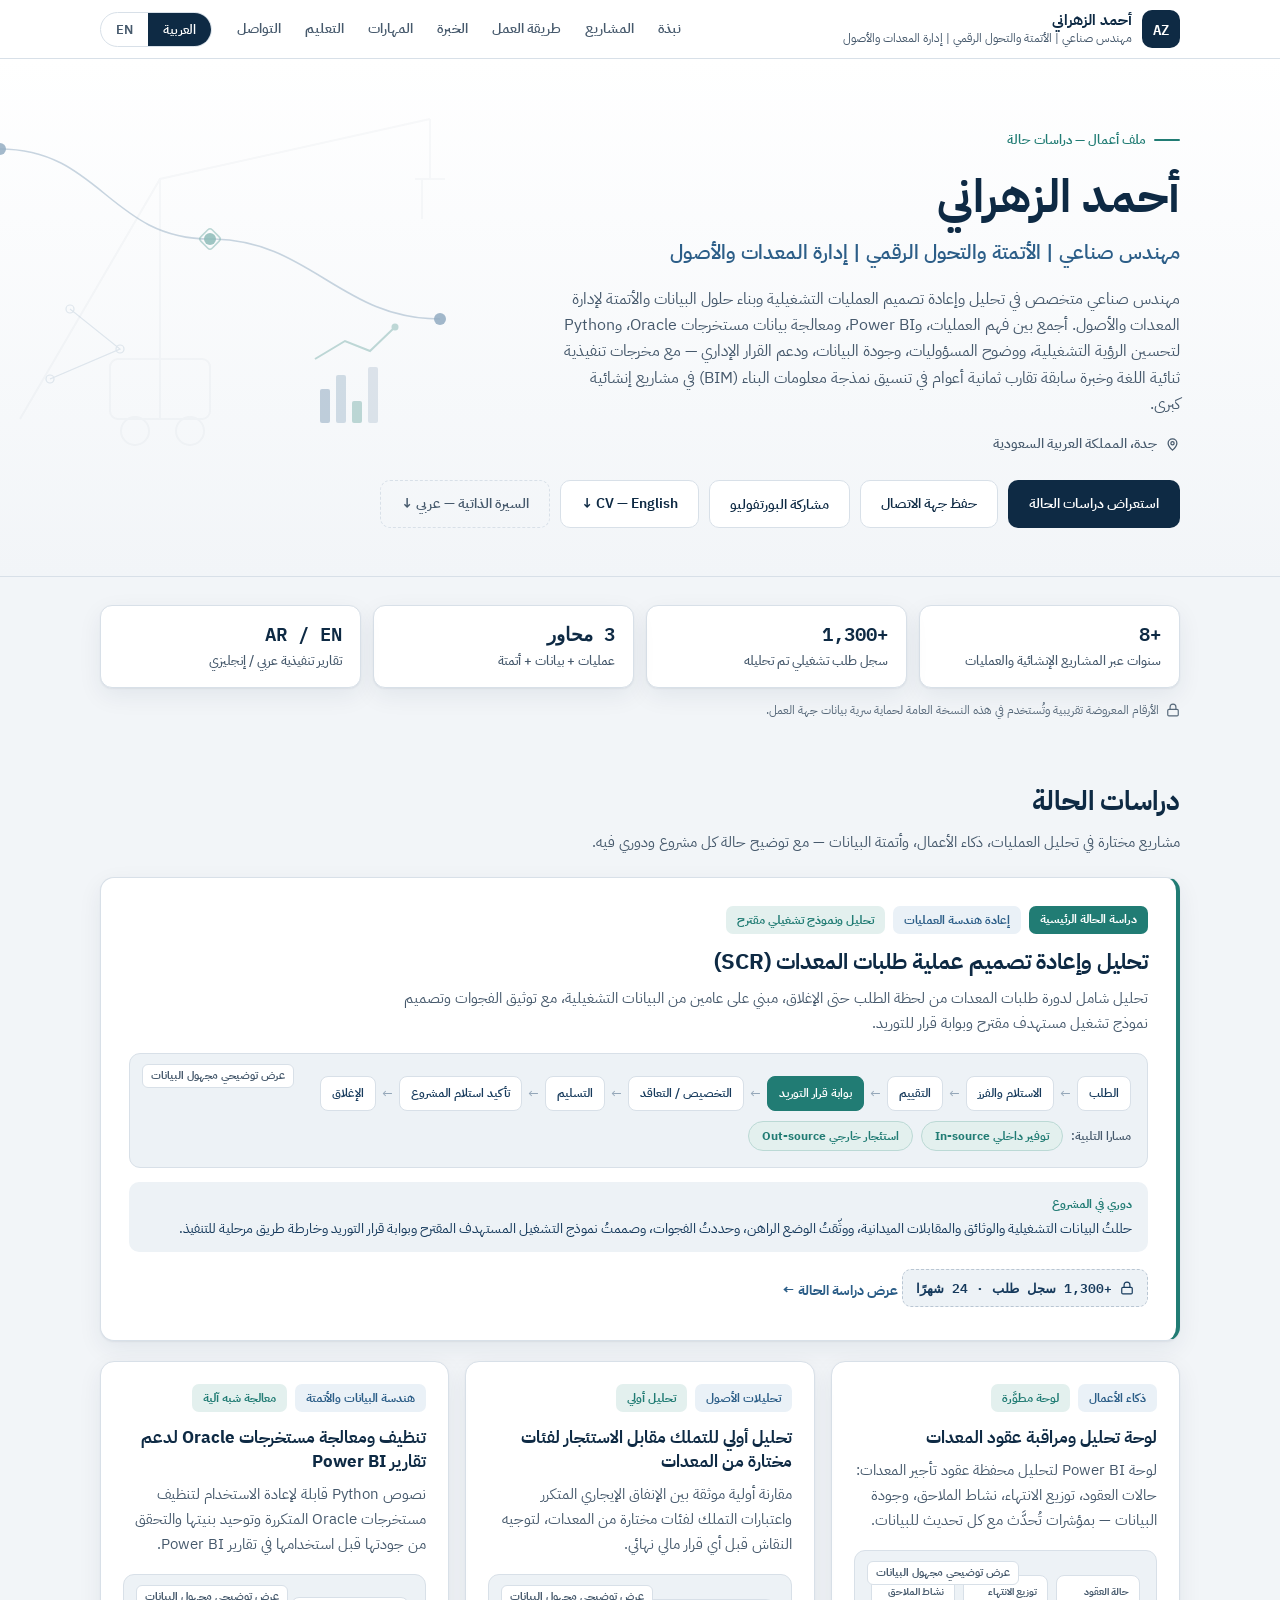
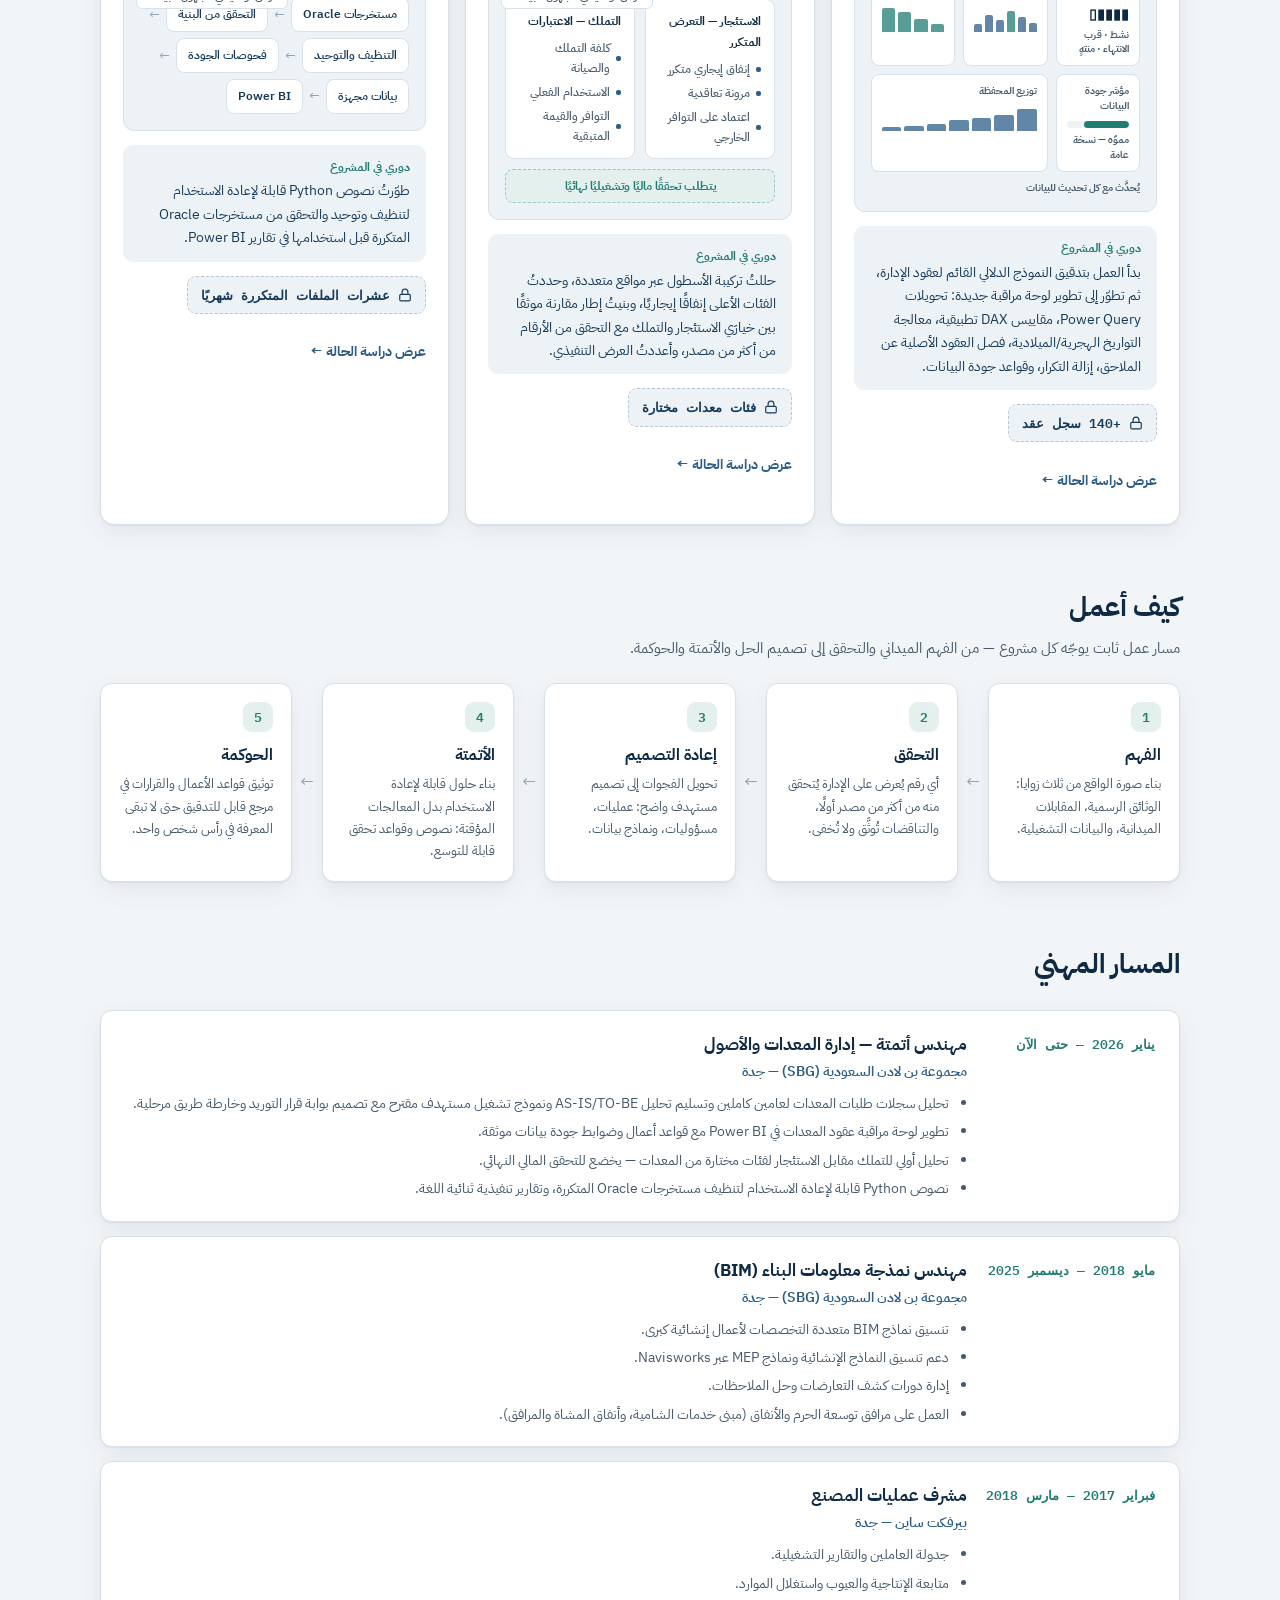
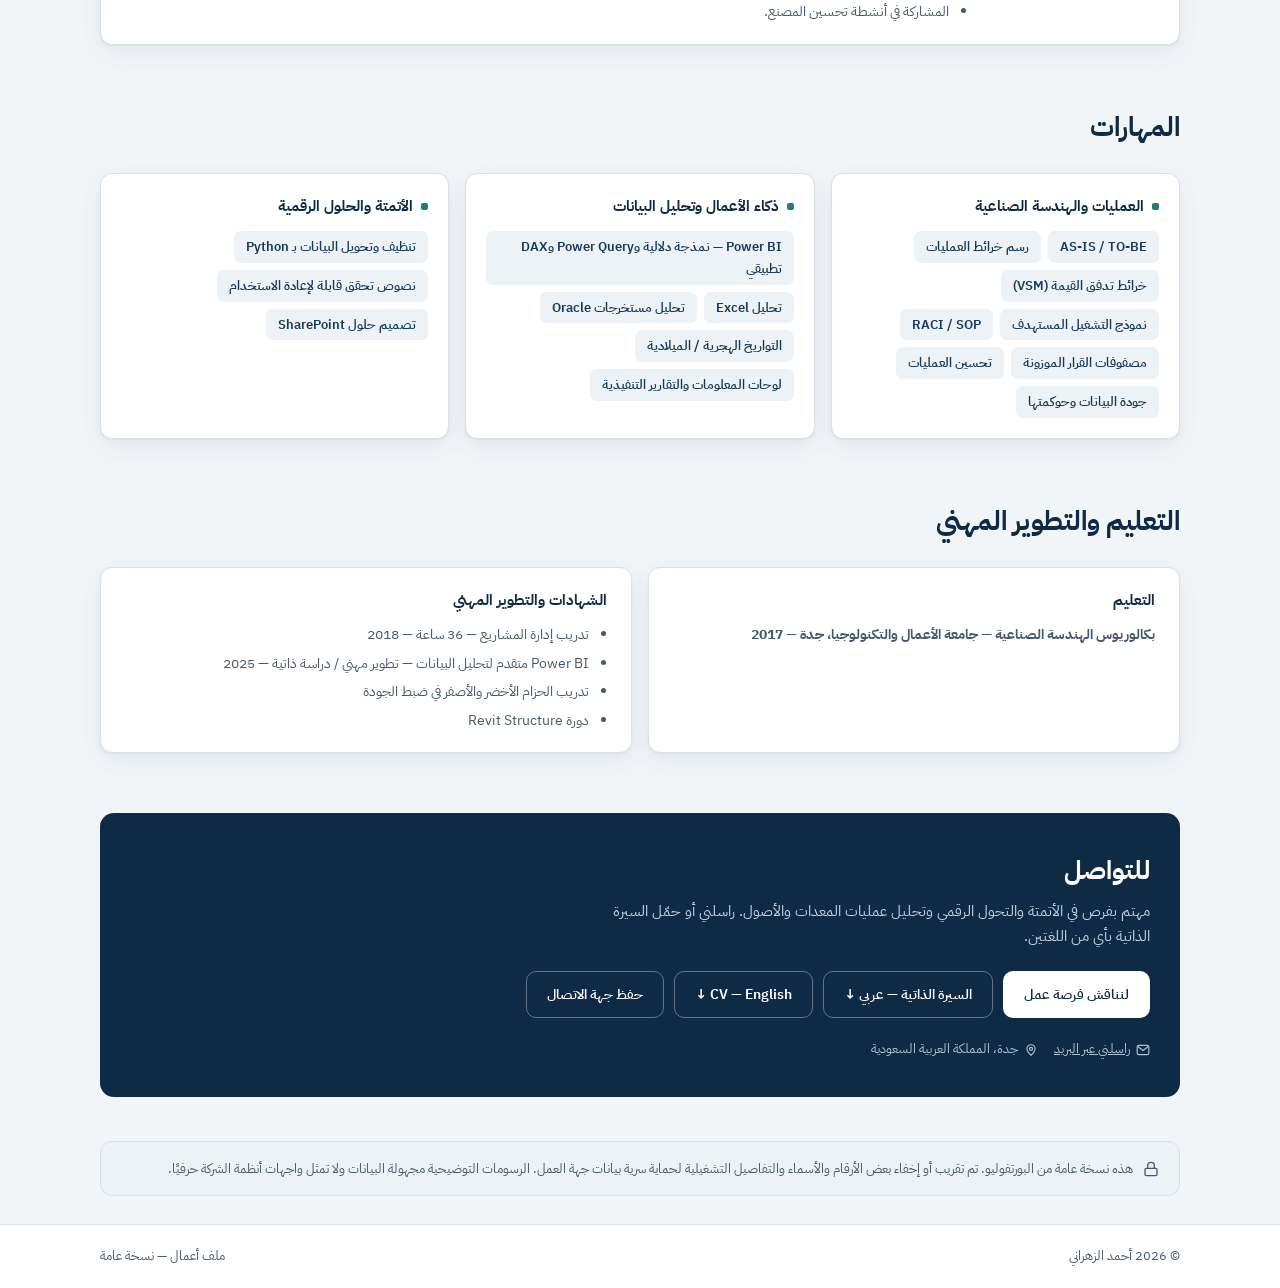
==== commit 5b8054ca: "Remove Power Platform claims; scope positioning to proven experience Removes Power Platform, Power A" ====
--- a/standalone/Ahmed_Alzahrani_Portfolio_Standalone.html
+++ b/standalone/Ahmed_Alzahrani_Portfolio_Standalone.html
@@ -674,7 +674,7 @@
     name:"أحمد الزهراني",
     unifiedTitle:"مهندس صناعي | الأتمتة والتحول الرقمي | إدارة المعدات والأصول",
     eyebrow:"ملف أعمال — دراسات حالة",
-    summary:"مهندس صناعي متخصص في تحليل وإعادة تصميم العمليات التشغيلية وبناء حلول البيانات والأتمتة لإدارة المعدات والأصول. أجمع بين فهم العمليات، وPower BI، ومعالجة بيانات مستخرجات Oracle، وPython، وتصميم حلول Power Platform لتحسين الرؤية التشغيلية، ووضوح المسؤوليات، وجودة البيانات، ودعم القرار الإداري — مع مخرجات تنفيذية ثنائية اللغة وخبرة سابقة تقارب ثمانية أعوام في تنسيق نمذجة معلومات البناء (BIM) في مشاريع إنشائية كبرى.",
+    summary:"مهندس صناعي متخصص في تحليل وإعادة تصميم العمليات التشغيلية وبناء حلول البيانات والأتمتة لإدارة المعدات والأصول. أجمع بين فهم العمليات، وPower BI، ومعالجة بيانات مستخرجات Oracle، وPython لتحسين الرؤية التشغيلية، ووضوح المسؤوليات، وجودة البيانات، ودعم القرار الإداري — مع مخرجات تنفيذية ثنائية اللغة وخبرة سابقة تقارب ثمانية أعوام في تنسيق نمذجة معلومات البناء (BIM) في مشاريع إنشائية كبرى.",
     location:"جدة، المملكة العربية السعودية",
     ctaProjects:"استعراض دراسات الحالة",
     ctaCvAr:"السيرة الذاتية — عربي ↓",
@@ -712,7 +712,7 @@
     name:"Ahmed Alzahrani",
     unifiedTitle:"Industrial Engineer | Automation & Digital Transformation | Equipment & Asset Management",
     eyebrow:"Portfolio — Case Studies",
-    summary:"Industrial Engineer specializing in operational process analysis, process redesign, data solutions, and automation for equipment and asset management. Combines process understanding, Power BI, Oracle-export data processing, Python, and Power Platform solution design to improve operational visibility, ownership clarity, data quality, and management decision support — delivering bilingual Arabic/English executive outputs, backed by nearly eight years of earlier BIM coordination experience on major construction projects.",
+    summary:"Industrial Engineer specializing in operational process analysis, process redesign, data solutions, and automation for equipment and asset management. Combines process understanding, Power BI, Oracle-export data processing, and Python to improve operational visibility, ownership clarity, data quality, and management decision support — delivering bilingual Arabic/English executive outputs, backed by nearly eight years of earlier BIM coordination experience on major construction projects.",
     location:"Jeddah, Saudi Arabia",
     ctaProjects:"View Case Studies",
     ctaCvAr:"CV — Arabic ↓",
@@ -785,12 +785,12 @@
   {t:{ar:"العمليات والهندسة الصناعية",en:"Process & Industrial Engineering"},
    items:{ar:["AS-IS / TO-BE","رسم خرائط العمليات","خرائط تدفق القيمة (VSM)","نموذج التشغيل المستهدف","RACI / SOP","مصفوفات القرار الموزونة","تحسين العمليات","جودة البيانات وحوكمتها"],
           en:["AS-IS / TO-BE","Process Mapping","Value Stream Mapping","Target Operating Model","RACI / SOP","Weighted Decision Matrices","Process Improvement","Data Quality & Governance"]}},
-  {t:{ar:"البيانات وذكاء الأعمال",en:"Data & Business Intelligence"},
+  {t:{ar:"ذكاء الأعمال وتحليل البيانات",en:"Business Intelligence & Data Analytics"},
    items:{ar:["Power BI — نمذجة دلالية وPower Query وDAX تطبيقي","تحليل Excel","تحليل مستخرجات Oracle","التواريخ الهجرية / الميلادية","لوحات المعلومات والتقارير التنفيذية"],
           en:["Power BI — semantic modeling, Power Query & applied DAX","Excel analysis","Oracle-export analysis","Hijri / Gregorian date handling","Dashboards & executive reporting"]}},
   {t:{ar:"الأتمتة والحلول الرقمية",en:"Automation & Digital Solutions"},
-   items:{ar:["تنظيف وتحويل البيانات بـ Python","نصوص تحقق قابلة لإعادة الاستخدام","تصميم حلول SharePoint","تصميم مسارات Power Automate","Power Apps — مستوى التصميم / المعرفة العملية","معمارية Power Platform"],
-          en:["Python data cleaning & transformation","Reusable validation scripts","SharePoint solution design","Power Automate workflow design","Power Apps — design / working-knowledge level","Power Platform architecture"]}}
+   items:{ar:["تنظيف وتحويل البيانات بـ Python","نصوص تحقق قابلة لإعادة الاستخدام","تصميم حلول SharePoint"],
+          en:["Python data cleaning & transformation","Reusable validation scripts","SharePoint solution design"]}}
 ];
 
 const education = {
@@ -834,21 +834,21 @@
       en:["1,300+ request records.","Operational data covering 24 months.","3,000+ requested equipment units.","Projects distributed across multiple cities."]
     },
     approach:{
-      ar:["توثيق الوضع الراهن (AS-IS) بتثليث الأدلة: الوثائق الرسمية، المقابلات الميدانية، والبيانات التشغيلية.","قياس أزمنة الدورة والاختناقات الفعلية من السجلات نفسها لا من الانطباعات.","رسم خريطة تدفق القيمة وتحليل الفجوات في وضوح المسؤولية وملكية العملية والبيانات والقياس.","تصميم الوضع المستهدف (TO-BE) بنموذج حالات ومسؤوليات واضح وبوابة قرار للتوريد.","مصفوفة قرار موزونة لمقارنة مسارات التنفيذ، مع مقترح معماري على Power Platform."],
-      en:["Documented the AS-IS state by triangulating official documentation, field interviews, and operational data.","Measured real cycle times and bottlenecks from the records themselves, not impressions.","Built a value stream map and a gap analysis across accountability, process ownership, data, and measurement.","Designed the TO-BE state with a clear state-and-ownership model and a Sourcing Gate.","Used a weighted decision matrix to compare implementation paths, with a Power Platform architecture proposal."]
+      ar:["توثيق الوضع الراهن (AS-IS) بتثليث الأدلة: الوثائق الرسمية، المقابلات الميدانية، والبيانات التشغيلية.","قياس أزمنة الدورة والاختناقات الفعلية من السجلات نفسها لا من الانطباعات.","رسم خريطة تدفق القيمة وتحليل الفجوات في وضوح المسؤولية وملكية العملية والبيانات والقياس.","تصميم الوضع المستهدف (TO-BE) بنموذج حالات ومسؤوليات واضح وبوابة قرار للتوريد.","مصفوفة قرار موزونة لمقارنة مسارات التنفيذ."],
+      en:["Documented the AS-IS state by triangulating official documentation, field interviews, and operational data.","Measured real cycle times and bottlenecks from the records themselves, not impressions.","Built a value stream map and a gap analysis across accountability, process ownership, data, and measurement.","Designed the TO-BE state with a clear state-and-ownership model and a Sourcing Gate.","Used a weighted decision matrix to compare implementation paths."]
     },
     findings:{
       ar:["وسيط زمن الدورة قرابة 10 أيام.","المئين التسعون (P90) يتجاوز 63 يومًا.","فجوات جوهرية في وضوح المسؤولية وملكية العملية وبيانات التسليم والأولوية وقياس SLA.","تناقضات في مؤشرات مستوى الخدمة وُثّقت قبل اعتمادها."],
       en:["Median cycle time of roughly 10 days.","P90 cycle time exceeding 63 days.","Material gaps in accountability and process ownership, delivery data, priority, and SLA measurement.","Inconsistencies in SLA figures documented before adoption."]
     },
     solution:{
-      ar:"نموذج تشغيل مستهدف مقترح بنموذج حالات ومسؤوليات واضح، مع تصميم بوابة قرار توريد تهدف إلى معالجة أكبر فجوة حوكمة تم تحديدها في دورة الطلبات الحالية، ومقترح معماري يبدأ بـ SharePoint ضمن Power Platform (على مستوى التصميم)، وخارطة طريق تنفيذ مرحلية.",
-      en:"A proposed Target Operating Model with a clear state-and-ownership design, a Sourcing Gate intended to address the largest identified governance gap in the current request cycle, a SharePoint-first Power Platform architecture proposal (design level), and a phased implementation roadmap."
-    },
-    tools:{ar:["Power BI","Python","Excel","رسم العمليات / VSM","Power Platform — تصميم معماري"],en:["Power BI","Python","Excel","Process Mapping / VSM","Power Platform — architecture design"]},
+      ar:"نموذج تشغيل مستهدف مقترح بنموذج حالات ومسؤوليات واضح، مع تصميم بوابة قرار توريد تهدف إلى معالجة أكبر فجوة حوكمة تم تحديدها في دورة الطلبات الحالية، ومقترح معماري يبدأ بـ SharePoint (على مستوى التصميم)، وخارطة طريق تنفيذ مرحلية.",
+      en:"A proposed Target Operating Model with a clear state-and-ownership design, a Sourcing Gate intended to address the largest identified governance gap in the current request cycle, a SharePoint-first architecture proposal (design level), and a phased implementation roadmap."
+    },
+    tools:{ar:["Power BI","Python","Excel","رسم العمليات / VSM"],en:["Power BI","Python","Excel","Process Mapping / VSM"]},
     deliverables:{
-      ar:"خرائط AS-IS / TO-BE، خريطة تدفق القيمة، تحليل الفجوات، نموذج التشغيل المستهدف، تصميم بوابة التوريد، نموذج الحالات والمسؤوليات، مقترح معمارية Power Platform، عروض تنفيذية ثنائية اللغة، وخارطة طريق التنفيذ.",
-      en:"AS-IS / TO-BE process maps, value stream map, gap analysis, Target Operating Model, Sourcing Gate design, state and ownership model, Power Platform architecture proposal, bilingual executive presentations, and an implementation roadmap."
+      ar:"خرائط AS-IS / TO-BE، خريطة تدفق القيمة، تحليل الفجوات، نموذج التشغيل المستهدف، تصميم بوابة التوريد، نموذج الحالات والمسؤوليات، مقترح معمارية SharePoint، عروض تنفيذية ثنائية اللغة، وخارطة طريق التنفيذ.",
+      en:"AS-IS / TO-BE process maps, value stream map, gap analysis, Target Operating Model, Sourcing Gate design, state and ownership model, SharePoint architecture proposal, bilingual executive presentations, and an implementation roadmap."
     },
     outcome:{
       ar:"اكتمل التحليل وسُلّمت حزمة التصميم المقترح للمراجعة الإدارية. المشروع في حالته الراهنة تحليل ونموذج تشغيلي مقترح، وليس نظامًا مطبقًا.",
@@ -1338,8 +1338,8 @@
       return URL.createObjectURL(new Blob([arr], {type:mime}));
     } catch(e) { return 'data:'+mime+';base64,'+b64; }
   }
-  const CV_AR = toBlobUrl("JVBERi0xLjcKJfCflqQKNSAwIG9iago8PC9GaWx0ZXIgL0ZsYXRlRGVjb2RlL0xlbmd0aCAzNDA1Pj4Kc3RyZWFtCnja7VxZj9y4EX6fX6HnBYZLFo8iAWMeEiwSbAwEizgXjDyor32xA+zu/wdSFEkNi6LU6p62HSCxYWtaonjU+dXRowZJf58V/eeNEt4HdGY4fn765UkKtNPT+YfpdvmLGoWU6NEMygchncHgh89P1gkXIChd3/7EbjsRtDLO0m02S3X/7989/fvp+1EJOfz8G21FWu/B0FaU8w6QfgA0Vg2//lzPbEFAcDRycF4Kmis4NWgjnDbW6+HX8/XBTqDDoFwcfPnu6Sd+UjC0sKe32EFf79bnBB2EyXfrKarb7SnRSx2ADudBWwjxB0d/kB8TFC2nJR2g3jkEATZY8PyY/cE6UrQMXh7TaC9ooAVg56xuf2K3Uehym81S3b/vqEZ6IX0Iwe44an/wlaOitiQeCrxjR61uf2K3jfDlNpulun/fUVFaYVGhDTuO2h+8POo+DfrdhydV7ID1pBagHLohOBoLStvhw+en7//w15/++I+/DeAF7V2Sgny4PH18J83x8PJs3tE/gcZA0Bi0lMHgO6nUefXREdce6fG4/pZffXQ63bENKfXaI/qwusNgVt9CuboNCC/yX8OHH59++EDsUKCsi7Kgpz/0g5UqMrHhh3bEQfovkIEk4xSk82bix/v373/48Z+DMmQ0wSnM/FBn9yJpj8QWukC6GJgukRLx2WH6FA8fh0hbPYvHjpdLmoVOKhNxX4fk9/SoppsHWb/uYfoEshopsV5PX2w1tYY0NcnD2kLNiez0TBm1fIEfTI9YjSxH8eOSIFv7hEtaDxKVzLkia6HgCBXp8hA9hrSsr7kOSfGJ68ZK8otSmGQTGq6Dt4JstvM4kLqSAY+eamL7X/70599/eD8oEBiClzax/YX0m/bj07bstB9pLvUlnzHtrrlpZX0xR/YsT4b1s2lkXjSNc4naMmD9Kc8hJ1oQadKnw4uOl/TJpItiI6WfLkWM0p6Vr98rk6WD2HnqejI2RMHLc4hDxxc13cYXF29b9srVwxSxCqES+CKcSW3Iem6oTXqWaK18XJ3MhSQt9goMiQdIQmGzSpQpN+bSZqKWwlOtWBuqa3GsNLioPKpaUne6C4J3IpDZsnYAQHIN9B7U/kKZ4ijOR6YX69uDY9qXG5fHql+oNhui7Zw2S/447hq00qjb3SoZIuYjszyAQ0GekjAKUysriLGgQt70lzCOBo53Wam+2c52KUlq+ZSFSx93GtVM4+i9qiHqsLR8SWBXLG1eNk2WP8ElJJUYV812/0RsskyXTWUIsnqvvHB0FT05c2Zfxe28XJ5Pnc/[base64]/Pb08VlRrGnJ1Sma2yEtT4LqaOA0Tk5j3hHM8DP1CtDtnVuf5TVv0VhvNjJvXifTtWUcsyAU0NKTnDf6FW5bCycTz/esZ+sz5Bf08czUdAM5aM0EqPabO/TkXs/FIOHLc8y4OO28NYBBSZKyuPrlWpxTlMfhapxTxOYGW1EsMdSIWBUIPE4GtlhkPyNhrmFohccpZaUtxakgKw3LrjEfPYBQaDHI6HRQYxJVeOVvT8G405TusjRyMmmP3AFQNoSTy1qxxtz/MUvdmHbMeJkB7MCCAx1qecpxgLmKFHR6VoxciSbOS5PRSCzTzxk9HtmhmXHJI7OtaHARsyOeKSbCUstt8uiAx5659x0nl3ib7R1JCMNTF3aixGmcVjeH4yReQPEyxRroaV6rDM1XxUnnpYQUxmVNzuq9IywLYw/6HtfDwEz5DJTU2PKdK5RzRiCF/YF8FnqhvHnVqOIT0i4zibX1ezebzVVFxtuDOu3Jj1qrBwN20ncw3ZiuNZ+wlJhupoWHVY1orgaInIbWxXIFTIlmZ4WOP7NNNqGctMdvgYw2o7adMc7tga4LwhBpEBrarIW5J1dLEoMVXLtLRJBZfZB7PfruOO6he5mdiUrOUEfvHGXBvujKu2jN0oCWOVCTfC3FJM/KpHdr/2Q7ZieFKgX5ZbFogg1zVVZUGjkel4ToU+58rmFP9mv96H9fQMs1Tkly/qi1JI0LhIUtJKn6uA37HiodfZDE3FgD7ZIhzKRVh3qDW1DyZojdgIvk28pCySFkw9J3jRqKpE5SBrqGP33J1HWwrDvif68gdsXkhkyOTvGWNx1ic7y0O2nDuaq5v92KfBIiy/woBrvjkrUlW6qNG8jfCVRulu0SnDL3xPN12T3Pci8fla+73XVLTZuXIYTBTuVC27juvlfMkTfHkdk5dj04x975/IXhjz34fpeHaI2F5uArLm9/Ts/mslC29LQ7BSkdVQddsIrtN1fa0KK87kSqlFYQDnRKP8RyszSGkJlF8vDB0FYcoRCWftBmoSGM3nAal6eVYNL5yBA9xwPq2lgV97MV6WYlYJNzkbgpfk0+RB1YIclnP54SjJvZ6ERaA2Ot/xvQrh/lZSjfe09af+fZeIi7dLgAFE57cEjK7I3QNiSZrqKE/[base64]/r0+VW6zOnZM5sL74+UXXc1OYzK6xahneAsV7nrB0cWjG12SiOpb5SVeWmaM4pEYw0QQ0IOmql8n5PJrZpC7jaqFIy+dm8ryddyfOQHbLaD+hAeIz9W3xDU4+bhP/[base64]/GgktZPWmxtiT4yM7MLT+RwPJdiZ8mexvqCFdgT6FCoDCsAnI6QXjWJpuwWLcggMLNF0YrkKM7LtHr/YdpnMlax9MRV+mTvkI/kQboze6CgajJ7heI9YeWROHJSIuyqET4JPShqb72NWjqx9k5Z7Jx0iz8rRoMgjUwcRVcDWoHLSdoXaDd6SCQmY9eTj/ytbj6hsvYV10zGnpyhkNFSpK2wZsXW6wirGdxuxDuuNHkzaN3NZPRlug2u5k2GlrYV3GqR+iC43vkJ/8M2dacvQrClvxqS6i9/HGDxSCOxUpW12vV0s+YWt1FjTWXqtV2RJ9muJyFMvQ3jqBGe5gN6oY5ama/H9juzkStX01BEGb5cdTw3I2h00dnuOIOFTqw9M2P2t5szvrYjyLV2vgW4FPnOe51ILyZ0Wr9M0S0x2WnryLIEQJb3scC4t7I+DG+tya95qf8fY3ERbd+1wAnT88yveMacvjHDeVva5JdvaRbg7vm/ShAaX8yOwFAu0utwp6p4sc0nGc/vQb7ZcK/O8wXXnYx5mnCVMzALFWTBQsAWWWG1IZ8G4jufGUJU3z50MqlJBKT8ETZMp86pShQiMhrkXhScnsskv1VNzXv3eQBmZ6JRVcJNZCtfZw61HL02zzXJ3zT6V3hfAdXzwv12v28JMj6rfw3hhoDL04KDvVeyvluGbfKs3QhGzfRiCQ2HQVw4mN9R0sUJOKi0p2rSko/Be+fh7HGh5YR36uSU9zMUNAcZmZK5QoAswtcag6eJyhcsczkZzFO+A4dghOfh+YWy3hmcIkW+WHMjRX8f8nXx8yZZkc9HbWUn9neqe2O5XYiadfmvww2Fh28JuO62DN5ueB/Q1PCj4uN4fWfpee7iYf5OFV63392zNfv28XKFmxttj47nr3BHKnAbsEo7JmJSwcolZdQjkrxFkVPr4izG08k2A9kY2ATjWTqNXMWu/0Nf1qex7KdsljJucz+YXxB7X0TObLd0xKn5cwRkT557rjrUoAYn14DVqZTsCoFXV21ulW0uGOf7eoTqPjCrQCiSXuDORXNxZnZv/afqVML+w35WyM49drc/DqK+/PneDt64///0PyQA9wAplbmRzdHJlYW0KZW5kb2JqCjcgMCBvYmoKPDwvRmlsdGVyIC9GbGF0ZURlY29kZS9MZW5ndGggMjkxMD4+CnN0cmVhbQp42u1bS28juRG++1f0eQFzWcXiCxj4kGCRYDNAMIjzwiIHSZb2MhNgd/8/kOom2Wax2a225JnkkDEwLdFsPurxVdVHGgbNP4/A/wUCFUL0jobTl4dfHrTydvrt/GFqLj/eeKW1D54GB14F8Ca44cuDdcpFjGDq5s9Nsy7NzShz+9+/e/j3w/cHUHr4+bdxKUGbiLyUgMZiHD84/ueHX3+uhrbB81p9sGFwQSsDFB0MGBXaaDEMv56vdjZa6bnz5buHT3KrXlulEZB/X2+1av4smklhaRajVO23bdV5Urxer2HHVvudr2w1RFIU0XHPeqtV82fRbMaPqVmMUrXfttXgeEZjwNCOrfY7L7darUJHDdHx5OB4zcQfkN/3ZlzF754foLgI20sEGyPrNSoTHZowPH95+P4vf/rz758/DmAVxIgQh+fLw08fNJ7PT5ofpzg93GF8QJgeWpvxYQ5+avQv07dI0zeC6QV7To1h+YKBQ/0eheXQ1h6nRuerwWQXPKZRTmlM9PPv/jU8//iAo/MOz789/PSIkTWjiVCT9eRspA/aef809dNTnw9P3InH1HYaOuD0iGkir6cZjsd6gX6aPb8AcK5fuLhaIC8vVZeyePA98Uyig+M0H6Ct5ZkUIF8os+eeFmrppmlzTzkm2kv1Qp4B/LRpwsNyuXDOCqjnM6g7eyCzahO5sVnZOFjShGKbTBoz1CjMssboLDVmaNyCrobMKgKM0hZGZI7FFowK0bnAw7qotXWdkbkTC8K4JCRdrb1jiXdYGybpxHG5T48RFTCiRzY/i4xBybZxNECYtzWNMvu0NVE54tBHA2jepdPZq9mBtZ3WSC9Q6+wQk0LOq6ZpLrZWVto+XtJ7GQayPsXr0j/[base64]/TI+MG1J7IOJ4eNaZkQW5gO2sB21gqMxwSKCARPIPBDifrR3JzWhFLMUlwWdJOmYBs19EDeZwE3cZLcDuiWAk93q6lPPeZpPSDwL6JHGDNgBoVr8YZzG5wb+omk64kyJIevJw7+CQyiDy0RPjSk85Vl6ycYkkCY7W7pJ66mqEMndGqFwvKfDlfyrC/[base64]/PI+cgQ2M6RNnEBz6kTPwZKGlDCxa5Xi9lgb0qGzEYNxEGvzhr5/++I+/ce7NYdhx1ZFJg2w5TUTMQUboHODY0V327euwm32mAFhBJ7fKOeQaCoV71Akd/+5QV/0Fi6tw+yo/cOT1yLlgIV+olR0HTaVHgdnBaO5oXZHdx48ff/[base64]/FwdJgtfNVYLKTgHSG3YVCjIMxqMhyDIpbDCSdj3Wqmr1amkUpgn2l85Iw9iy1KW0PNTcChWLb4ipMp6wvsTB2Zgg1SVmq9A2nK8bscVmX79q04BYywSTJON8pd3JCWCzJhr1B1x066UDJlNyy2JorveM6AZPy1/LYoJy6jIHM5Od6YaNiE0UQmkwBU6dSfB8CIMd3LATAY818jpVtKmkZGbwB2wnwBmo/922K55DrN8udcDCO3ZIroORpyxRPqLbUlFK1u4PxDPinBSmhnSI0QXMsjJwyaE5AXbOgDZVoSmZFOYE/Lv2MpfkElFL+MKbsp9c649CpVXJjSfCPgiI81I2yjnkrw1Vk2QsuWxVzmCrm5IZd134PEx4zdrf02/3+3uVrGmd+OdSPaxB7P5n+ShXfTqt53Vowh+rAVU6kgUfgMBa4asoGXLMmSDbn6USKgH3QczAHdNhjTYhaWJTRupXkqSo88+nEVrCSlWrDAjeIe+4cEl2u0wiZGs5ateu8dh660IRim82xF5wF/[base64]/Xtm1ZKSqnnBXI9DyvJefztkK8e6rLxtZ2VpedEjDTIjI4NMnInrJSr9FrRdKl+EB/S3VpGV6sI2STtJ4/ohmj/3p1mUHnzc6242ZKKeVSztOWSPGrgu7ynkodcWWM3YGtuYbL2UZhaHvnS21+Ic6VyyUCd70i9+J0GpY3YdbD5N3yLAsUJ8ndQ/Es1u4Jz/4rE/eRzdfP+outinsHTXq3BbjiVk0H8/73auA3BeYYlPPEqTzHaEYHfik0gbnEL3HMJtnmjhpuAC9n1HjQwn0dWf7ogIxYSoNejZ8kAJBkejkG3FKwX2e8+5nGARes4NMj4HjCyuoyHgxLFV9NtvTMg2UDplDFt1fGXDs15jIutkJYg/DrgUbbzgW7bvTOAV4mUbmL3MV8anpenktveeMOPmyLEmzcdzX1uCFBNZwpsPbYI8b0AMF0vQAz7lRaD9YDF8TpfzdrfTao69fEzidxykJ7QXLM/rCa3lSXYg7v5pfknQLD48fBGxxv7I4FzNtNEjZM0nc8WKSJmlJlS5f1ZDNnMTsjyB6me7MoF6WwNIvVuYtRhMPC8SEoNrpANHjnlKEIYa4Nrx9/6C22WjJ1gVZBUBIVzbGJoMxbmw3rVtq7ptSYqbzHYDeu90bfqfI2TkzLVZ/uBdaNi3vzybFeJ9BvvB31xK7XXEdwUbGAeJYh6LG8CfMFVknrF7Hl+wfd6PTiKplkUqt/l+pUX0THNLTE4Aan/HnmttfQWpjaSOFeOfG533FsiIqAN2yGYEjxa9bPvPq3ZcQFXNQ035vDkdegyHMp54cQQAVn+HM/IEkSc/X6yA24T1E541mcA4O74hSUYPOsskGd5d2B1itXroHB8m5ENlLJrvYxb9WSxjs8uHKHp8s3ujSiTl3KN2Ho2ynL1as826j9SvGs3cFeli9FzeOfdwmDAlYmOxsb1K6/fCkLrGmxT9OfF/1yy9/dVNPLq+rffn55FfLbz7/v3P8rzi8OH7/9/PLs6NvPv5MZ+2rz78yhv978Irv89vOLDOe/ML3IEd46//[base64]/Ns2GpsvSpmTbdNvvaxuSL1nClyZdmqQJDXng0Z47M5YtMObdpC1zvjkzGt17zj9nzj3n3KuxEUYIpaBNiEEtkydOqtu5aOd2hGqKEcJLp7UVFm1fsOKPcD4LWi1Y1NO12nvu0KsIGR+Gay8t6+pfjYyIh/YO+D592ar1Szdqd3wbIXcVQibH8iVdi/Pzq2fDdy/DHloOFxJqVHdDXy18dizvGYj8uw79FT7/CCH9mVV9i7qseVmtCGVFEEo+0dMVWc32oKPwfQm0t/UsGej6ZMrZTQjVPkzl9Xb1LLHOLPkNQlWLoc03Vvf1D0SfQ3Beo6DtEb03bDr1g2NFH89PK/sbSmLehCvof5c8QvGiNx6t/mr0uDBeWcE8Dm0TEEHSBv0U5UIXQsoK+P5XygpR0ohNmU6vsAvRJLDbCqS46HsGPivIYfIMUiJEthNqvSnSEXeixbhUjUmSmlESBhFmE7LhTVI/NWUNNc02fBDZhPMSBsVyQi1YRb8jKeRp8c5U+A/Ah7az6FPbyEOo+XLf4aOoKM4sgcu3/axtTDISfQSHUK14bLx52PF05MTTo++j29vt7R9gw79EptiHd1GZfEyJa2NHZXSPfVagOtiTbor+xuhpuo92/XpkXW/fWxI/37l6HGNhxjawkW0UG9muw0Zyn+vpe9U68qLHb5nszuhxut90udYr24M8RuuhW5yb+lHutVy/6fpPoFy6/yvGQnLw2sbE5dqTfdHTdL9hnxQQN/J4Xfe0EHF0v56+isit9/fLbVCXX6KbefhSmzLrrt/O5NTNjYFkDXKO+TwvDOsbeR7rP2FsPMxRGJtHP72xiU+PkaNO//1yLj53Y7rwhs9GfXDL4tjz8T5CFsTfLyHxn/GvkPYSG110jWRIMmNHNCyDfO367Ylfv/7YJvZ/78b6395uwM+So2fp/mnpV3TE14EXf769fcbXYZJuvL64URnMmZuA4czfv04iA5f6+mjXbm//5Fsi0Gjnl2//WcFMV+QZ2LXimjo9KvAJOHaiKqSErG5DHjQB1aAG1MzmsDzrZN2slx3HBthqdiJbb9NeaLnQfWHXoEe4X9gj7BUOCN8UHhW+LXxHeEJ4Ujgq/FB4RjguvCC8KPxeeFl4TTgjvCmcFd4Wzgnno1FEV9pzL5HvYQtHlb8b5O8H+Y/EyX8a5P9SlH9KeFU4LfxJ+D+Q/z6VH30dTUb26GuUPv74E/bjTz4+T2/9Qt+FE58cHux/baL68+pH1fNUTrIfZjuZYIr/gf1nzFvMm4yJMZJjkM/[base64]/Cb17rcS4R1DgOmgls+5TpB9dho6PoI8UyitSHlB4TFqpWDcGvXAjpCyI0YYYHRuLWHyV1H4R7RPpcIx+H08qXlV4Q7QyjtZdFx29Av3h70tqo0ytMt0t0w9jdEym8+rzCQxQjUj3jUn/dQX66B+ZEvMSwzdE22Xa909Kf7wivTU2JdVckaZfN22L0Vdu078UHUl6LkZ/Ts68Ik39DNDq5D3i7LQZpqn95GmkQ1aYjaLMnCK9TptKVLoijtATPiccKAoFg8Uung/Gzppx28wuHV9oNoULrGZ/jVu4/8BTHM9zT+3n7HZuP3l6YWtuiUOD2Qx3hc/TELJuyuHsXM4GO8dxdvqOWhGwu0FvEkKBYEDDB3N0vCagK+rowE0dHevxL9avF0rW05YU4RvQMh0+8CqV281roGUmkIYnM5nAl7YFmV2HvkuOHN6Ff7n0/Ae9QiF5WvgxnjxYB70d6Bx5E6+i8/Aw6HCQ4+ciEbheG/0beh8doe+BGOwuuKtQAO5cp2Uf8uXl+WBP8vFa3icyBLPpZmg/SIzIhTpgaq9CHSgR94EcZ/ROPJ98iDLAdsUVJBxgWZCiN/AFjNNcUOXa0Tqvs+U+R1WhGZfUf7G/M2fKbzfVbXuxwdq59l64oej70N8n9cfU7nxINLE7wDHYZy6sctzX0jmvdYerqgAENNy7ttPa8OK2uk2/nZLT2f9F0G+Cft/Hu+gxHAi7XEEAAXdiULl4OwtAAgFdjqmaaFKzCqvc4fncSmux0VYx4X5h+RaFJd9iL803FRfOyTdpsxx7qLXpXPrfyBlqL2rgskiEnBnMphZIET5AH5MzxIXp7xEqtgsxgzukHtgOPZIRygFLagIaUasKM0sWRhz5HLdgFTEOXvBZIhxIkVsTFtM31DCqA/[base64]/GditqIPJ85WppZIHc9Nb09lU2oqwVZEPfjhkLXk/gQ/Tn8po/[base64]/NiHB99wBCUQ4xAfKfS94yI1eyIXpdGh+iV4gPgVWB8fJdpkjb4sYIZ7GSjMG3Vy7FdETw0XSyAtobEVLCeCoOhQ2sNJKp/cXOuGzH/Sb9Aq1hSk2LO5STFtnz7q4tvs8Fs/Nm2SonZeZNKiIbB7d8n74XnBs9x8wAqzmotAISE8eRwEXPM5Xgp3q+Otejy1ygyTSGZlXfV9MRNsnP1jn/kWRjeFZ17oLCbHulyeI2JsU96dr2Ii2MWUnbX8ECUemZ4ixxlNPrJ/ADyH0ZFCPHcCpzMY66ucW63haOawY3VXub+i9Bkm7WyYPcU8KniTi8VB9xEavkc3jF4DHpWZCD+CfIN+TP4XDQ7dbxYvjniAEMATB4katcLrcqlaFePqlkdktTnvPg/v7ySrXGYDM+lzvXp63DVhfHTWlLVNSs6JzlXxThmGSjLkNpd05pnlxDFGq2KCl5X7Y+wuHayYwvaEmQvJscJF8BZJ2yd/8nOigj2wzIHGMjGxPQ1M6xgFQNIYh6qCZAsFoejx/Q6EV/ZcanCE8zSYBmxIAOAkZxAaH+wTF0vD9Z19j/YG1ylodbtLTVWWxLXTi7rrm2qjjZbPdmz+1tcVZVVDsXdIP9JVmvg47N8l1+B70n6SALQQc/QoccEzM5RvQAUEhvkur6co41QTlr05Ikvcmi5ThvxTh3hoLV2QpsVK3WkMSlDfqEV3O8xoQIl2wr9hBHsS0NSfpBD9X/gKz/lKifj6YpOiBCl4ljS4yBUgSOG2ZDUdpw2dDNPCMG5KqAI2nnl7/2dXEsdrS2TKlLVGlXZaqm+fj4+J08cXJN+caB3Zu9CwPZngZLRV3lREOFbZ5ursfqviSE018OIAooK/CvUQBNvDQODGMxBMIVDK1ctCq9PIBYPodlsTS2ed4ONYXKgDuGQc5oUScmrUpUqAhTxDe0zA7ceafKZOQ4vjK76k7hm5qvEpW/0p1eUs35JhZ7M/OYkbFlaltabUGxrljr0c0sbw+Z7ul3ZTMRTmPI/fxa/EWVhjPmeVVah6WaReI7GMzDcA8uFBZrAwpNtnpwKHMb4vA742Ezd0ugTsvJnKZ2Y/4I0MKT8VABB01dkMgqK/PSm4YRRuKgydjuAGwWVACV0zCMSyAq4yG9HNO/aXscLtwbD+XlmP7PdQ9h2jYKCnIKYr0Z5ccsBHrDEOVVhlDosoYh/yEZZjbnM0WS1YGBusvaI8LlET6K1iqChaOZgiCn8CJZQ0yoEE2gtZlYQYbdQVk7q1JJ0ZCnIzOVocUtLW3AFxlDmDoi1JkqXPulfRrftIrNRX3BgVXjy0yZfsda7UpLYX6BubDckTZ3bnm/d8r4b5y8q6wsPMlaZRBeXNtjLS2rdh58yGCaPqt8niudBT9S65wcl5eTncZ6g4HCOysmkoO77bzHYlQrJWvhC/[base64]/n8/xeQNhtcp8ry9Fk6iAZ0Xz6E6yCOWi4GiZFKIVL0UzUT+1SyZojqHAP+jdN284se7e+xXWsrx1jjU8JX9hj7f7xxtcxelsdYE7mO+6OMc6wgXTZkwpnl3tfHRP5/rJZtypUo8r9djMBiTn/Z3MeOJiWMkypA/Xy0/[base64]/51VG+E8+fiOcj9vVSayGmshLzyJ39Hqtnq1QxFrAejPlm3oKgZ1l0CAAMqHZeUsx83E91WN0P6FhlkZCdlzf203PlA0x2aDSUMyu77VGdNd6lv+jD59qyPFLGqMvoFfxd+C+j4b7lgMzHQ0SfFap3Ib5IG+1jApzDntSdkptvywo3P+/N89P6HIVphcYjVFOH32JFuJ17h3i2XnK+WJZRPtTrClNnoOP41PoFSwprgKAINJvBV4Lm76qKg30JKLuuWfFveVlWv36MpCfR3+oEprN/Nqi8aYxgb9yd1dZXdPyMwIdNd0r9tntyRojTadOVuTZdAncy46PkRN5GHwx4dlf2xC36VPk75vCJHDBDkS5UDgCEL5K5cj4aA8k3bScS2hwOfm3MGqdbZ8rr5+TvPqiDmHE34+wddodptTcvDMJiXvt6Q0101f5ioJC8c4Y+RRvSXCp2h1+lSTjo5TUR/[base64]/vSfb4/X+CyHQkDLNmZVmzt3G8g6loKnmkX/slGuQfMZe6fMGgz1V6v1bbXKZky2ba6DjjYC73U/C6LDpnMcihdThw0cUxmmjiAlfVlrvYtNqAFLbGNQeznzrS+Bt3cbqixk+jVsec+qyAf/4MGrM8zavrvvtTqJiGgqik8T3QKP5NKtUYHg6TsZmoOKIlh+eq5vcbByRlc7qVAc6e/diXG3vzXRuri9zBDr9X0rT7ngjXvxH/yGxgQjUeGE9nISK9JdYcMDcKh6GMDElVLk2iNCaJi35g2twn3pz5riYtkpBp0/M6LgOScxEnPP9ON/7vfQ+91Hk60+f88MOs/Fyn1qZ1ONx6LuDSvT9bQTOlqIO5m7gUXnntRoPd0kwb6u9aVC7NtMVg6JTy44hC+6IVHflAp2OxWX1RWxur1OA1ud48V6/RlphlpWs+TdOSWLasKDghiVVXTJjcrLiHMI66JTUBabLem7sM0IpLJi7vsmUwYSyvqa+tra+vxTM6UgyuNLoeIM3jFR1kC6BvFNFzpAANzcz/gn9PZ49xuVdEDcVI/CRBpRuaVkdavjCrQCy/u+e3LFmfcL60plCeVxdn+ksCC7a/65y8pDpWZPvc3vut7tjcuoFnlSll/oquGp7GEl4YT/5Cvgfo6F/TutkU9NKFX4k5F6NnJJTMGfwJfRtmNJRydRLSG4ZiNo1y1IlTwacNo2Jetl59YHpzfuOiUGsv1EdeGHEFVf5cnS290mWZUJDdtmG8/5K7CI3LSm1onrCixY/vmNce9ES4dG/DhHavK8Pi0jrTdIm1ZbXL653SHTFnyItwR6cuuiMNelXyGjKAV9IoPWJ9Jiw7jBQfVHrtRQs+SY/10tXHpKY7UvbjuKWfBnP7DrocWT7JpE5nxUUg6alTLcSlTJDXDL4gzosTQfNe/Fe6UpwpRuaAPFGYlJWTk6WlDK+08byN7tfcntD2uEhsb764Bx/36fVY/[base64]/WKrauhXRdaCBIWQas+aLEYNBbATjWXxvoOnQ3JGJIwsr8vJuFqNdpiPdpFxP1wtQ/[base64]/hJ5Cfjb5G3gH8AsFZOPyEfABSIgzKgYFXAfA/fI1DP1wGcxMEaY3cxu4HsZkMwcYA4AP8QcAv4t5lvAjzBHgD/BPAH8J8xPgJ9kQBd9+wcRxVTFVOAnFSeBn1WcRUSZqkyV/xfF0Fuc9PcbsnhV7zL5XNEvnefTN2Wr13QtpHu+ralroBeh/[base64]//X1W/flX9+j0tIYwQykLbEY06mhsamzZXbx5AqE6PEHa3LyoKPPBu/BUo90KrFavGhsZbHpo4hpBhM9R9ZWRoYhzpEQvtZfA8Z2T0ztWNPwz3I8S9iZAuHh8eus1TU1cMz34DZ4RUyHqkWuibB/eO+NjmO54opRfD/VFo/0+jG1YNdZxqPYQQ40BI8YOxoTvGJaPoMDwvhfbWseHNQ+fb3tyOUKyB0Fs/NDZs/m7pRxCqITT2jW+Y2Jw8ikDW2tdIe0TGhg2//nmvqnd5duVZlEmTevTy8OMucj35hbr9yecS1aIuGsaDMhCFUgf0E1UlhgBvgeffF3XxlKYc4rtJjWQlioHeBpFoxnMK7kXUQ1QvEsPNbopory11xYOoF5fJMJUppcUUjSh6O7Li7al+RIuoJbbAiv8FWRPnBRni1FKoruUJy6ln+JFJ8a8Ap4830V/soD6Dui6r+xEK3RCNVYi7qTL1It+UcgTO6in3QThDpI6UZ+0/HzloBXLMlc5wJwrgzuS5625/B9qJbh23jg/C8YdUJIJr1jQbzUe15JwTf2lIvnoj9ddD6730vd6Dbrl+2tSp62+LG6/cFmuTr5Jztvr3rHft3OkI25LPzRnt7rmhjY3X1gf12HtfN6inkIOc17Sv1ajwRupvSIaXQIaXri4DffRyPrPV/S0e1KPJV8n5vunsATp73j8dfBqZ37csbe+dhmjL3OVJNy0er5+7OHbTY8zbV5eVsnywx4KPwTp07Arr9bE/n+z45F/PnH8g4lrzdH3h/5tx/2PEXKbjGXUUhWxTr9ey5euey18jy/vqf+L99Z9z3b+YiqHp69+UXcmTfyTnzLpbHnfr+Gs56Oev7JdXe/YX973bLt8HzVY31zxvHe9j7fKghltauMKRCTBbea4O+U2hQaiQXxpoOPMAY/4qwo/AtRfVIjHSIyvspmOoGS1Cd0sUkgIJJ3FLiiQlkqCkQdIkmWfNu7D2wuYLn0rsSXwqsS9xIPH5xBcSTyW+kvh64tuJnyR+lvhl4jeJ3yVOJE4mXku8mTiVOJt4J3E+mUTktwPXDMqF0yirp1F+KPFY4nGe8tNA+QWB8m8Tv5+kfDpFOfl71Jz8HQ/J5Pp3z7/7DkIXFp2/58KG84fPf/[base64]/nwK/vSK8AXDuRoCumRV2zApfnAbP0z+dhONXhddvBETyG4KiG4Dmy2D9VeGzoiOXwUtT4I1rgdgkLpwBQ5Mw9heAvxMfvSa8Kf7TtUBiuia0XxUO3XR4eS5AapkBi28yfEL62Slw5D3B8Q8myAwCNAmwdRLuFeAfAb4n+14Gvg4ovwasv8nwGMCX/2xwPON1Ac7egrkAedc0GLyp8KlJePQG4cm/EvjxLZgVXpG/m4ZMNnP+nMP4TYBPZ36d33F2wdYzTj2DdMiGPAipbQEzpclTUlKNUGBt0WAgEg6HnCwbnix14XpPY7FBw/r0urDPzBTHuMTndhx1ut3Oo487XC7H49QzRn+9yxV15GJJLlflc7dELONcgb3ANcqxFpaDnVwoeYb6CPUD8q1XASuRsHY/FQ5VU8GAVid1Olm7RKPJ0wYD1VQ4zIZtKpbKFmUsb69es8Dr69rUNLjDuU7dVrNwYLDdEnHpH8CyTaPBRv+ynb299/cXdy2o8VUuHxjvX5Ft9pp9GxI7yFd8HHAsAY6w5xPbnVxUqyUjCjk5zjmDc55Wp9NqiQKwp2+bb6ljaaSq2hWN/ZSNDVS0b3X3GVtLy8r8wbq1w2z9kKI21OP2hn2sVy63PVU0P2IKBbutLg/ncmYo1ENLAp0VVrLH9wF/DzWKslEBL0GKKVG0hOPHGfJTrF1JwcDNFPbed7e5ZkUstqLGfPd9Np8xM9PoswlXxZH9rVs7PZ7Ora37j4xpuah1qzXKaScLZLQRYFlFrSDvQaJBFSvlAAc1trVHpXu7jvzoQMK3Bj98OPbdRMYa0roaWttBNjO0jlbT/DzbpVwkEkybhNSmsbUezy/QyiO+paaNxm3LgosrrKaiKutuXJ9wbXhCU2CzqjId3j5PWxdT3ODm6spKdEM89SCMnAFZ7GBj0uAloqw9PQsCP7VN8/0cmTEW8i+Imh31A2UH2wctdf5IZUWgrmidAe/Fb30n5DWFWjwlnWWWrS1+LlQs95V4lXjxOGiY2JQD+OSn5jhlUdGgkpbqJnlyaW68gWFvWX+d3V69NPq1ppUxLkMWWONpCZscdf3RaEUFORXwMBIZXbXEVrSguZGj+/ODzZ6i9lLLcIlf6S/hUVqDauAtgxtWAyaroVn86Vc34P/6/S78zvixDYls8DiiiQLQsw0Voaq0jJFo2DnVGqSalPFNF1U9Q/DKgRpbS1WoylzeHY12l5urQ1WttpqBymh5eZScwXA4CKeCKap1Vs5XylTNIXu5W693l9tDzSqZcn6ls7aIGXI71cRxAeFczqF0cDwiI3KgdykXXk3eTEVhOA5K9O7oqFD/2tT651L1geRWvIz6EwLzUwt6501Zx/rpAJHizsI6v8FQVOe6s6C2mMGl83ZODNqc/[base64]/OY4wxQEVpTEkx+D8Dkl0/[base64]/[base64]/yc8kcdAFmGRQsBTG4S2JAtGUruRVdWCLWDGXLZNb6kSbX2JJFhqjpnpze4i5L/YZOX4oC7gYK2ukUdKANVklPpZFBDzAxqSs2WHWJTsAbZyK9Naxg8+hYymMuaVUiBW24XJa1nSvq44zdQTEXXx0Zwny8SeZQg9BeL6yOkahOIknZAayOfGdcdv8eg7ZHre9oanWXsTlr97z1sXt868NG91J7Q1ued16IevDilic/z1NbTu3Eu2AtuIzatNnBnXsf4UkOdLb2d8tl6hW5Mvn+Qw9u960PGdxL7I0LOrsN8wr71Eu9XdbP7QPfTlF+B3R/lte9BCtgTceoEDysAWzAcSmu8yzNVGoEU+cCf3l07zKXJq8nN89QurT2Y/XLSnViqQoMROoc+JxCF+6pdg0UGwpiRnOhQSHNYfKySzgwGFuNrqarOA+kSHF7DaRIpiwD56O0Fl+C+bNebdz8bEpmG7tYSvUzdcr9ab0usTUu6Og2znOBAvRF2jjzoS2I1wHh8iQFbpDWQfJZQQdH8QMkq5tVB1MjjJKeqYXm/rBmZZeFaVuklMi4tolpenAbFVKVWZcKjHVcyKoUtHCUaIGyTNUCsT3qUXwEeS/FljDHwbIcImssye5ACjYVwZ1OTkosm2EqQj0L24vCB58YHpfmaMya//At4dTz2EIL094hM9atXtZd1BNnRFlGnVFsc7cvuAuLpJJIpmKHwxRncEObyh00ylLeSbiDVIOCN59JxWCQ6i6Qir2qVFcTpn3tVaRoJOyFaEL4AP/xqfxJdof/jdIQDwuCbcBkXDIKM01C1cHK2OqDbltx2fCyJWyxOWt5b02sqcGaz9RFV63oc9RUVtmX3paiRLUBJdtMSnRUbab5GYYFG+yCp7jLy2bI+jYMK3R6U66JcZZ62RxRZlUtoa3WZ1rzMHIlXma9RnmcUeQXOXCslLfkbFEXrA/lqXydBOLUEjCrUU9fyS75Gv0tWBHEspqgT/7g7oce5c19eXdr53x5hmqI6fRzK02mLH2+RCwbkolEipra8rK7t3z8w95VQUPhfGvjgsY2Xczdrt5jc5Plw2LL9llgATGH9c+DCsiM0vPwPyMTsbRong5yZ9hHEE3aBJHDqeVezAvFkvxeKtX9zOR3tHb0loxPfOi+xG+FVZ/kAPj2pa3lNWZvLOrXeegXS3I6anrC+rvGNo6QhQbygvo9BcGS4gyDj62TpPjjt/EPEEO+twWbinJhkl7zGTvv5CAF0ZuaSJbKHqUM82lqffFY6BeZ+gIG72KMgRG3ezDQf2CnX2XIkVXEzLVMnBHff7/OcIhxOVgNDes5LGHY/6hTmZerVpgZmVSw5gz8rmDNkynslF2UkGaAPTPMoMFsq2j3tw5Z+3QVXGl1b5shou+37fF1Lts4H9gxre7iRVVsZWQxawn4QlVSqWGrJ0slFwmjfJpqh1G60mtJOG0KPMvU8oaB3SRrhnm2ZYFEWV/S2WcOt3gG15oql1X/BktcwRxxbYkn7HXHGU+F28ktbgt01zge29MzHjPiSllmWUOx02oU1t6naSflpJ2pGIc+j6tnqVegblwtZBEnqbfS3p0ywnCBRqwB5xI8gpOmM4KBQkuOdgv+z0T/WXOxp1DHsJFgxK4Xixoq1sYZlUZp0G059aU7HhKfM3M6WZzJskbdFlqlLp8v2B3VjD8JfsgRbvzAw6FoNJiKISS+SjWppImNEp8gvshA3qHC+OOVmxcobTaGqWw0SLY1LcmVGZc+W8juqmhyeeIMJZIqZROLHC86DZDmuPHCkGf500btQYvKSfgm38A/ww9DfgFxNsqbN5njlNVrpJxOsLHNuliEcdqz8hVWd4Rd0r/42Itlxaw3q8wKVPPtTZYIp/3kPey2H1VpYi1OB+zdmORZ/BX8LaQksUWXcnJ+OPz2OKVMVpry+ldXrC2v0H9EVxlY0+OP2IqdUpstP+LPHOkru73coInEq4c23cfZNAGXzQ5RxeaFlYKnT30SZu2gMGuL0BOI/zaRoig50pHdqQ20GL4UZKJhIcsvIBaXYo7/Z1mnJLuqrKllSefYGkuBJfHjiqKuSIDFHQshyrQ1tq10l0YSX7cZ448abdsLjS4zowP+KT6/AP5fFPh/DJ0iVpM4DR6sIjtWtZ8mXDnwl3B00nfI2wiiYOLN9FN6ViNnssVyvc1vYfS+IpWrh8tSZYpY+6KM3DyjqotpHkucdkTcrLqgMk+ckZ0hjjNGe5en3ei05ufYWiIvaM250jiTOE3eSVgg2/sG5CxGYke6KzmWeqpjWWLb75jqV+7F27paXiwMZlOxAHGrseXtBr+vf1Ggp9Zx8MHF9/UX44mMzPKmAPAXOJ4AjvxfihKO0UvchLQEGBKtp0zJUjW8RXM7z8y9NE6XMHbj4V0Nwz733bVBd2SsPNjfRTjt3RFnJrbhf7DmZ9a0BoQ86Dj6A/nWc1omwq8PECaJo2h0JBXbsPCuHh+/LoyuaB3cqj55V02/IzswuOstR+OqmsksKFTM7lBnZJRpG8faOD4HSlQTDjCjbws5+H9f+Cn4yB/JN6aQxzKEdzQK61AktTSRmEyWWf69GoTn4q+9tfCMQb02I89u8OYxKmmuzZ+f+Nf/3Yh/de/jb3WcMQS958+bizwurSfPbrOrjT67+o1VIrLC8zzozZRT5OZ5r0B67Jisz0KcpDp5GvaeEv45rw36efwyqptdG0Lsjmh1ukurN0emXElNfRs2TVVjHxYd6GpxNw0E58etrDxPl682Mu5yv1PD5lRxplIv4/RtC/svU2RVWX52U3P0tvl+vLC7n3HoMuJMtqsp0ud2qq2FWl2+TCevidSsanAImSb9PPVNGOmvhQzvGfTvqX0KdRvsqO3T9ilRIQVIrXzSyzY+iidWutwWRta5KOMRjKftgVryu/d7IY+razMojZlkNwT6FLhQTnFGKpPCW/l92cz6LOzlM6yG5Bkswiay/yIxLPX+SSIhgkAc2+d2Khmnrs/mV1jynQq3NZcpi5Tk2mqcEs6Ya3WTmcrEY2g3fo38PZ2aj0JBIaGI6S0WvYogPGay2kwmm9V0w+0p0h5b+PbMzB7stLtfTvb/0iyU5pAiRnI8gqvw62Q/rg5F+Lw4wBssv//[base64]/XgmJoAVxJq03Qzg/lOjQKYJ3SY4K/G4brMFy3Ar4NWqb7dkDrYXQHlBahIbSeb10H7YbQSqCwiq8fRmNQjgGXUejbBfcjaAuUh6BdCdAq4SWqmKSZLqVppylPpeu7jG4PL98E1GyA1tYplN8LNTr1EVbyG+T/A8z2oSW0kCE5ykFSiEHZ/JdnivRHragIoo6d/KKAyC8ZQQCMzdgM2IqtgAtwAeA6XAd4IV4IuAN3AB7BI4A34U2At+FtgD+KPwp4N94N+GHIqzD+Kv4q4B/iHwI+jo8DPolPAj6HzyFMiSkxYB2lA+ygHIAHqeWAx6mNgO+l7gW8l9oL+DB1GPAL1AuAz1Gkb4JKIExzNMhM+2gf4Hn0PMD76H2AD9AHAB+iDwE+Qh8B/CT9JOBv098G/AINdOiz9FmwPrfIgyjyNQ3gV0SvIEqsFCsBO8VO4X8mpL/Tc/GfAI+uHxHKoolU2Uu+fKzbNLSSnF7r/KHN6xH6f9vWgEcKZW5kc3RyZWFtCmVuZG9iagoxOCAwIG9iago8PC9MZW5ndGgxIDI4NTEyL0ZpbHRlciAvRmxhdGVEZWNvZGUvTGVuZ3RoIDExODQ5Pj4Kc3RyZWFtCnja7X0JeFvFtf/MXC1eZNmyrixbtmQt1mLJWmxtli1vsi3vjuMtzubYSZyELGQHEkgLIQRK2QkEQilrS6FQKK8sDTzKvkMpr4+2tNC0pUBbyqNAKUt8/T9z75UsOXYWlv7f+z50co/unTv3zG/OnDlzZubKQRghlIPORAzqa2tpjftL/GcjtP4MhMht8wa8Vd/yrboJITwCucZWbBjf9Cfz62GESuCa6V89vnUTKkQWyL8e7uetXr9jlXJlM0h0w2XdZWsmxle6ftnUAxe/gyO0BhIy/pbxF5DHwnXZmg3bTnuRsEa4vh8h3fXrN64Yv3XJNX9GqPR2ANW/Yfy0TbKfoCfgfjXkN26Y2Db+Wdc7ZyK00UHlnTy+YcJSW/NNhNbugzz3btq4ddvUzSgKeLppfkTrhot+++17nnp2WW70nyibeRtS0B8mbrLT7zdvbrpi6nGuXfIWcx5cZiKChA88J6njxoG/Bfc/lrzFS0r5yH5AU4APgt42IumM+wxcS8hp+BK4g8j5hGqvS/jGoyiKgxmYZEsZKWEQYc5ERjj4TwZlHbEeI34YGbnDIoY1ZCEkN9J7REIO8jWT418DT3zegTsFqCJxif+FvKQFVREr8uIWpCd5yJW4R6rREPoUdfPnuWgI56Eh5iQ0RNOJj39uiJexEe69hcrwMni+GvXhd1A+Aw2DP0Ma/AFS4ZeQiZyFtORCtJRsQDXkOvhuQ0tT1QD1j6appQLyPAbH45B/VPw+E75bkZNEUUFqXjIBlpU4H0mXI6Y5U86b4WhNuW5JOe+Eow+OCBw+OLpTDvocrwvmdNSEL56WwShQGV+HPNSVrE8esqMv4YPnoQE8b+qzI9K/CTb4FXxoPU8IXxytwhcIevn68/UH70GG5MUhsT8cQtlpeZSoSzzYZL5DKOtLKT809Q49Zkv/PLKOJvPL+DC103JTz2ftm3+fvp96Piv2mqPcn4R7k7PcT6RNnkBdU5+Z/Gp0hDOnHk/9/lJlN0w9To8vXW7OsXVBLkaOo95/6Oj3j8u+2pCLHrOlf+Gx4lnkoMdRy98P5e9PLytxPTP9uMqcR2PI6e8vZcxbmC6L7D5+2UfLS/ZPvUOP45Y1R16yE+TsPAE5c+TFvxR8c+L7c+lKjQz0+DzPSjacuD1LHjj+ZySH5s4LcfkR95jRFN8rnjMLUtIWHF3njBpVpenmx0L+5PdtX8wfQpwrP6qPeX1afup5Mu33x8B/DvTNc47dB5knIN8TR8+HD8IYeXAOu5sr/TF45rG57x2hj+fB3zx/ZDuSpyH96eOzk9l8Dn78i7UT7v5qxr1/94e4jpw78el709OJIr2++E8zrh/mJ/XoaGn4dyg37fuXKbHNls+vT/wUMh/t+pjPPzqdP/X8hHX5yrQ9pp5/4Ta6XZCV+P5f/1l3AuOWbIpLHMeVP/DlzBmSYwSTHgfOvP7f/pG0zcDf9n8L/+fpY7P1sy+zv51oH2Z2frGy6fNfVMbn0QOZZQ5ETnBeRD7HPOpEniEDX06eL9Q+x5rvPPv/zy/T9cfUNcivP19/jvHJTTlmS/8y5H/9QXyckvV/BOe/9yNEh3Q3jYGD5ffD6LeEqYfv69GZSIaMQOXIh/wojBpRK+pAg2gEjaPV6CS0Ce2EXPfJFLJimUlmlTllbplfFpTFZK2yLtk82XwjazQflhzOOlx1uOXw2sOnHL748GWH902WT1Zwe7nzuAu4i7jLuH3cVdw13PXczdwPuNu427kfcXdxP+Hu5x7kHuYe557mnude4n7J/Zr7HXeIe4N7m3uHe5d7j/uQ+xf3CXd4agrRfTYHzCz9KAQImwBhD49wBVqD1qEtKQgtMrusQuYFhI2yFln7DITNPMKL0hB+GxBeAgiv5A5w13E3cd9PIrybu487yP2MexQQPgsIX+Ze4V7lXuf+yL3J/Y1H+D6P8LOpqak/oTZEd29zEDt1SKSbpm6e+j4lmRyuTp4a+/TTRLMcPkc8caDIoZZDp2S8kHF3xvMZWzNuBlqacUXGU3KrvF/aTr5L160QkqpTxsC/MG8zRUxhSiTKwlE+I1p9TQotLg1I/QiJe6LfOQ572YPOQxehS+DsSnTguJ44Uzx2o73w7PnoguSd8+D8InQZ2sdLQ+gqkHc9uhn9AN2O7uJz/CjJv42WoiG0CG1Htbic+Rk2YgNBzA1ESoLET3aTPfgufDe5UVLKyBk/fpM5n3mAeY05JOvFB/B8YsTn4Cgpw+fjJmLDF5DNZBnZREbJAnIGWUvuxFvwarwdryWPkOfIk+RF8gx5hbxOXiXvEo58xKgYO6NjIoybMTLNzAjTjt/Fr+FdzCXMVcw+osX7cS9zO3Mr8098Ne6TOCWhtPo38bQZ3YbexAiv5+lifAfQ0/hVUkCqAcFNQA+Sw9Bq9cwgs4PZx/yEeZb5s8Qk6ZWcKrlQpBtFehTarkhaIz1DeqP0T9J/CiTL56klSZfz9LLsTUryQp688hH51fJ75H/LKM+oyzgv48mMJzP9mY089QBN8HT2cdAtmc8l6dUToHdnpyxZluFrAmrjaRBoTKQdWWdlXQh0IOv7x0GPZf08Sa/OSX8G+kfW4eOn7DaeBmbQNTzdMoOeSKM/Z/8jSZPZk4rMWUkDZFJUnAD1Ai08bjpLccFx001H0LMz6KNjUU55TjBJTcekU3J2z6B7ch4R6QWg38xFSjVQ6XHRApFumJXuSKN3lZ/ORrmyFIrkts5K81NoB9A5R6Wf5j4xN+WVzEmnzEovpJLKm6QdPJ0D9DhPL6VTfp5I/UCjQFccgz5IJ7Wfp4YkbZ9Bj6hfmElsKeuaQevZ01JoTwo9wr6QQr9JkKZU40rSyZqds9DPE1SQeQzy/RtoOIW+K9IfBNLmitSWpAGRLgC6CuhlSoWWo9JCkVbOQVfzdPNR6e88fXI8VGQH8n8FFJuVTi06u+jiWejB4yNdnkglXxHtEulb/2Z6XPcSpeJ8IPNxU9UsdOkx6NriO45OJdlAxbPSQJKWzUHr5qSds9LdR9BDJ0Z6MoPyvxD59NGvaRYa1K/X7xHpDv0rxyKD6ism23FQl2HTCdA1x0XPfH7iVykqpj7En5A8VEp3M01mm90ik1nMtmAg5PcHAzaLWSa3h0L+qgKNyq+xVtWTYBDSNBq2AD/vtkulqt5Q/+J1m1dF670NGp9mSXx0TS33d0NVGbu2tSHsK/P5Bts7ev3hGqfF7axd0s+9Ea9W6szskMOmsTnpPNkLCH7LI0BSs4cEA/UEitPKbVC4ktCS/FVhrUyGNaHh2tLS2uFQz1Jts7LRVxYqy+9oG3fVFK1Q2OIr6+tXxm3NIbOjQlseMY+0LFhkr45BDatA/v+QN5CGvr9qtUDtpgvxq/wqi52vVcBDEhW7TuJd4+sN6/XhXl+oh5X09Z1TXFmm0ZRVFrf09g6OJQrzVuLAZElUWWwvelhj1eUOtY60DkGJtEYfQY30dOV8uk4GqIxJwxrgNEQrxPDVM4GWsTY4VGcy1Q0FA/01pdyFGnukrLKDjRSt7TCF7AVY36Wwta2or1vZZrM1LwnbCk0RZ6HHVR5swr/ROiNmeXbrAGhSD+r0QU3zEFJbgn6+DTUWDRwqy+bBwepI78aNG/vwQ/E1oVj8QJyLIQa5pipIBulEQRRDfYCWFVs/HBS5TQCvTUgrKNCwSlCVXSajTQNalIOZWMSLEFMVCgp2Q1VJMnbt2rG2wuapsnv8Jf62irCrxNizvKS0xN9eUVSkc1ZYTh5b0OWN3u7z13U2d/6HPxr1wxHp64rVOb3Z2QVV9vIsSUF/[base64]/by+A97aLmukWuf557G8nn3i7jRP+CpDIT8UB7Yp19zm9PV1+0tI5dOLo+LeZgisC/[base64]/ySPp+2/o6C1ip4eKVHoTfX6MewNL+I6eq7NqHi6yFytFzYwSCVJOawb6ClQDdCJVtjeUeps6iGSZtaav0srdSHVZBj7iTuG3CVrwuuEC8HIhwGS3e5g0F0g7llZLe53svfZxS8TQWemP2P3lZVF3UUlli71hyBhUxaqq/H6fY7h9lSLs8djKKxwGV4ZMqrEEymwRm7rC7iu0u6w2c4Ysp6O2a1j0FX5yObSDYGfgL6hS/Ly38GuecrqGfDp1++bNJ3lt+KS4Rjd2cZw7Lw5P9gHyP0FdtdSbKhmLYKWsn3pR6k7x5ZIMrdln7BvtO6XQbdH09Q3mW4rzVo/iLu4xagk6PAEdBCTlA3sVJGUCBsav1vrDaj/z1D19i6ql1Ut67iWSKXTXXRjxvQlGB/IHyMv3Z62WdieBMxa73SKXW0p7w2HS0NTW3EiC1V3fWtHuJhXt40Ty+z/+8ff0mDz88bXXfgySQAJ+EyRBv/SrGT8IoR0TZGh+dt/o2cx5C+89OLqXuRRLMHr44U+5j559lmJVTVXjP8JTKqo3BqoNCgsLoPHl897KzNfZS8rn2x/pO6NQWkIkk3u0pfkZ8ZNJIXfD4CA8D9YO7S3UNYhNQZMGmzQmbAVz2sX9N/Y349PjUe4bcWq/oFmylhxEcvqWuclukltgKowtjJ/kx7k340MfrvuQ+5X0lH+8+CI5OBkn67nb6V7DUniqF57SgK7KQUumKt5TyzUGhrd8U9gvmr3Y1vRsKS5dsKLA7FCpvU59sS9m5x4b/Hmovj7080eqqqurHiEHl/fbQxYVI8P59jqXqzNU2hkOmoPh9iqv2VtFNVMDPbqdPIlKaH+2CQ4yffTmRzs8cM6+feeMnGpq0Qw3udsqdSsXNy/SNJvOUNxz113/2ddRHmoyNywIrVm/szXi7ByieqA1moAaKZCOtnqiC1vCyQHbolr616a1XQ5H19qmv/7V1R7Q6wPtrivJwYoFZy+AfxWd+ur5gS2B+dX6yVcBK5UoB4nZtJ+C/kVaim/jbsMx7iE8TA52/rXz/U7IG4XKDYp5g2DX0GS0Z0SXL8eFy5fHiScen3yZ98dU6s8hJ4y72CJnGOpiVPwChspCdklrb7mlVtq/6WnpM+v7Sfd27iXs2z75E3KQOw+fNhkXn18Fz4NFYvFZITLBskGmf3yKMnzbNZMPwDPD15DWSd5KqN7PB72raWsf6UmTMY3o4/Dylg09TmfPhpbmk+n3yc3u7rDBEO52i98K7+JzR0b2LvF6l+wdGTl3sbfLGB0MbAsMRo3Jk0SrhABtFv2tA2iRmpkMWkKVYlQFoxMTo48+WhUOVz1KDq5bunQd9wreFvAB8ciX8MiLkBeQUwcSTDg9il4m1/hnwX94tdMZXd5iTVRh79Z1B2ZU4WavpU0WWHxWf6IaN9yTN3TtLNUQatHJ6xx6m98iVoOO0GBeYj00Px7EBUtWt7Vev2z/TYnKrBrrWZHHPY8r2vnqUN/khJZQQX1cfA9I9eWJ6OkIX64k2DR0mrPeuqiua160NTI2Ya4b8s/bbG/Q99c19zTFIquXmOoXKpoigUp/e7QqlJdTsHC+p91XVFPtcXgikSp/bo52tNfXGzIAggKojY33GAiD/VBbxe2Dr5M8smnyErKpk9pzIeTpEazMBLVkLOD8qI0ypGfiPnLf2BuvT9xJ/mPsEPik3+IVeAH3V1xAPQtBUahfCdQvWxizxT4O6pqllSp2bd26ix7lNWUqVVlNufiteOiHP3yIHh3m+kH/Fv8gHdHFEyToEOYhT6IIXCSjALmdhjaCRSf9GFi6PWxgpp0Zlra1tVaHWgrqc6xVMWdFb8QEo3ZJSbC8yFw/EnTHQ+V5DTmlNp+xs7u7sx9f1uSXh8Neh09TbmS17pjTHHKUyCWyYled3d0VNLBmp9anMRfmNNdn1Dd3UA00gwY0oDu90MZCXwv7lYxcOx1bzIhe3KEFdUZPx4hzffVIzKOUFs1rdHeHSk11w8HWnp5WOBTW1pX1vd/avKC4vHdovI64Iobqvkr/UJ25o7sto62bZ6CbVvprRSidxoQwavCteyfO5l7pws9yn5Itu5/tnLwEULYASpasPb522rFx4w562MOWvDxL2C5+K7535ZXfo0dc729zrXK1+fXJE9pOnYDFQUapVwyDh5LbwzTgMZ38gOwHlT8+63Yu3oZ/u6/yusm/tNHcfTzytdDTUTgsakeYTwodXQ7ed/[base64]/i432rzjQTwKIR9G3XzkO0p/[base64]/uvhaRo6/1tk3+h8YrQp9ZCn7LD7FNEKc44RbtNNKe9CpBazIBTnQ66IjJSY2hvCNZvmpjYVB9saDfUjEQuhU9DY2MDHAqdt9EW7VXKVV3+1sHBVn+XSq7sjdoavbrWNao18A/bKj1Kl8fjUnoqxRkfaG6toDmc8D2WeiZsT64caIXSxSbDrtk1VzOQ0BxZezyqI6hp6lymhjwO/[base64]/w8CGeRt/Fw4k4ZeRxndXfTO11TH6In0HY6XmnTZt7nGfV6IxwKoy5HZ+QZzW+fOp3PDxF6WJyiW0KhsI1/FJ7xuZoN1gxWrd9u0inLV1iNEYu0hFXqTPDswNSpEOt9TMdRtdhTeE1qLR5moKQyZut2Nnt1Ol9zebc1VqnH1e17t46abGPrNwWGg5vWj5WVjm47F+Gpz6ZORYdFOaLd8E1j9xuYw/rKmLW7vNmn03mbnd22WGUJru44d9toaRnICQ4HQI7NNLp1L+DJnDoJQtE3qFa02I8zsbSd+2w/czp9iQWjZlQPPaeM+mBrkC708LM2DZY99lj3Y4/V/6LlF/AP8q1C76FDeDPVYDhNgzeJGnwvXYPd6CBuxN8/Mv+TzeFwMxwHoxUlFVGe0fwGYKtwC43Ow/7wLLEOTIJNhmqizC1whI3uBm0wz11o8TaGdnD390hYr84YdmhN+qg212Yq9/TTNkcIXSHUmwbPXZ2d5I3JEjQ1hbK5SfRr8gaxYfpLLblsHOHJC4QnsBKeoDNv2jNUfI/wa+SfQGPldzorLGyeNeoi7ZP324wxFiSJTxAZLkNUMstN8tc2es1LzkpIBixrU7GsnbySPkHfKfsVcx6yy8ZAVgeSYfqGLKa/[base64]/2DGQPVNazg/1IaH/6PGDaI9pQR6L90cdkOJmuQFJ0tpj+GXkumW6AETuR/lJKfhlqF9JB/uEU+TkoMyn/f8gBMR3sq3Ax1ObxqTz0B7AvmCPK+aUhsTbCDD5qDccdeTKpJp6TVxhZ1m49YAy22fUN+s3K7iX94YkeD62RIOMzkHyXYOd9DkEybgDJRTMkw3CokdMFqVTpMjlZxnZL9JHFTallWOoNMbZyQcwmlALyaClPpZRCa/UotKQi0Rq0Kfl2gIGkc95wZYyt8JGqyReX0NU0x1QeaYHchYm4m654CGYprIqxMlz1jQuKCurVhYv6ot4mR37nnvf2nOJZ7Vc7Fznmj2gq50XI7ZODV18sSnsIpJXMJY1WVHakxJ3sSdmzSd0SY8/YBnJd0Lt0YGGm6WhLOy132txgcnrjSReP2DUF9eXbdl3QtiSkkWTkxnPkUvvCixUFvnkRx6BfPVRXF8lgLcUqvxPM0B1RB9orqH91TVXTUkCfU4Id4nFqJ2Lp/5VMV/CeXKjts9hIf5k2s7Yhfuycblyoc93Zl/F1HhuKrl1BpJkyVTxXnkmWs13yy8Sq24dsQ6NDi/OMdp9hQDlgj2hp/QGBUBJYKikQLBvnTT0l6mU/jJOWWfWS4sWVTJpi2kdDGtGjy8xtW1M001SXoSkr4R38KnOFLguJeoFSoPTSI/Syn+pFTOf1kkinPkZMN4DNU31ZuJfICvwSssJFIrIPB60QaQdCWqlGKpMlV90Abyy2rtNRVLeq+wXuqnhNAO/iplaPbV3evskfKm2Mz+NesnWc1Owa6Ikb+iQ5vT3ucka7Z9y2vL1w8UpvsNnoNSgpFrFMwOLnsWQgjlsrYmkFLJZjYwFtz4GldoU3FDkDkLRTJL3pSFYAkhWApKkmUffdUJ5/9vLkQswhp7eC8mMowlfhsbCeBrvqimMqJH9TlSPG5tsbPCuqZ9XNbiAb6Rb95d/QnYIHIfvxqcgzPWYF7XYeKg2S6OhFo7YkYruc+i6WNVd09S4IL9n387i3LLvU9GG4szivm2KtqLercW/92OA8dyjGylRGXYXE5B/ucbqkGQ3K7GEFBZlnrXF6rS6NVPDYFAEgGxVHhPcSHpvsJ13JdBn6T3SaiHgVIDYfFfFRYPaeNze6fgpKHKdoKVD6piNQreJRbUpFxUeZd+APaJRJdyposDvtruiakMyyucwb/15JmSbDFTypaaXBocteNOhy9nTnFJTkmtuCW+u3WiKhgL5jkLYXL488BuXsFsu5FOJkvhyihnIsR5TDhNUGJtFKdCCn5Z1L+3VWzljbqlxtYVFeEVtcbtQppLLGBlqyJDMvR2G24Awd97bDb1DE2CyNuaiyXCifqCF6sJHLxfIfRH8X/KCkEWKceuqF+GKSs710l5gc7uYIfpi7aUhTWxmTfevb8ZN7HLy/XLssOrZQocyMZ2RkMot8nrQYSLHS6Tljm7lxaW2K/yzsaKlQVpRHNHbPzEBIRPsAeKTY50E7M7BkrpvIPzbiEovWOh1fVh4P6JQgE+bXFPNP8AFUgWqPMdaE+S1ValomOs6G+EUkmF7L5dr0EQhLszKz4pkZWYREbL19A+7x9Vs2clfJLyO4q68hYnA01UaMLiZ9ZFLorAEbwHRG2PHYgkDButHNY2dsw/GqhvqGXGtTZTP9w2k82rcAbZD+Pa/jQisvEFX6eWBrNSaWtfk1gdEThx/[base64]//CXqL88LEBXCsAmMcGjoUgxh4Vgjgy/JjO0Mmrom76Ey1GvgHYWH5NVTvdXiJAdRqk/QkU0FA8rE9TgWAslr95TATEHUrvj3IY56P499Afm2j0YROCD3tQeAuCrvbIhVHCIg7mKaEPow2HQuLyLjbsvZT1zavNPr9ideXiiWy935HF2pxVxghrdTZFQqUqT6Mjf8NY/ZrKUPTMV87VhspjUX0DhBlb1zqaaiJG2W3D2qLOmM7rcrBSTbEK+l52ideaWehyVhQpYu18tERuuEGh95aYLZnZgqbw6/giYVUTxvY02HxoTVsWfLiamr0IlGV/ii/kMeYYfGZ8K9vk6DIauxyn7rkwu9CqU/KoYqzkRwIcu82hY2KsFj7Y+INM1lBclGs0Q/HiGsTrZA204EfimHcXukKcLz+Pn6N/bRBQBY9cQqIvS9G5PsQcLPsNa6XBH7dHBkuqdLW2SG2hs8bs9vWpd/v65y8IxFhp4aKguzOo97pqjIaGQInPwirY3jKlKksC7Ufj6RHiQI7U1ebUOD/x5huPgGoG7CecXMpKjfyvH1jXUCRVNlX0jRT7mh3Dy63jP/ymy68kjSF/2OtPmyIpDAGH0WTr76rorTHv2zu0oaEIF+XmdS9qCjqtiTh/hCHExsgE3ZBl2CvifQLsrYLuiaXjNSUX24Rdj0QLKhlrSDR5mi8VMm4k/modgHU0+3TVfnIpq/SPOjWh7pMw8kdrfFm+mmgaboljab0jHiwtDbQ56pc6JLRllZrcjDNLekKhxsZQqEfE/gT5KWDPE7Hfgt4U7e0gYC+lXsOesjiYjpdaXDgVMcteOhtM56g/9I8ESrC4WaBptduSwBIWd5BHViRa3HfQm7OkK9DCJOIrwTr0Yg+Z3SIsljSbYNn/LK+25KZaQoF/oO4XH0/bQoxVGv3WFAPoWtNQgnMSBiAiupJvf5uI9FrsnSVdgRbxdkFnsdfj08Hn+WaLC9JBgzgGEAeSVtx9/gE+DFi9NHrGtmngC8Yx/l42wG6spqjTB3yXyTbU4+6rtXxv37VX4Hhu3vxlLeEKhzijvp4MAcYqce66Eu0WMT7NY/TMgjE8jU+c1jP0huB2UhFu3ZixU8DXv5TxsIa86zZ6/afXgWJTAbb3DnZTdFdfEGNP344PVDhKAaCI7mkeXXUaOmFm/Qagq53VE6Ss2ikZJmwX34ikS45JVz9jhSSoERf2ZOb45h9dhBuMZfryOsNG3KMrkSl16lVHLA6Ia3/88gA2tUlKjQXlhWW+Zqlel6fNV2UFEuuJj5P/QbbkmiCN+mDCK9XQKYkwI7HLk2uES/[base64]/HwWFfIXX/hNxf4AhzHv4fAvUj24s0wWlRChMYPv36tODOz2eUavp3C/NCrsqhpawJyuIrmOduqL+5ty1KxRSqW9VYXyE7tX1IuKS3Q58k7n62p35CdEyw3OXVZyprBxkBx/JFiC5sRY4sdpKkxEjRK8pUljmoH9zB+scysLbtInVusKxHjDwXgMQlejvcMvKHMQMVHj+EEHpmMZU2WbIa0tVdSTJoilVrAdJZVkuNxX8/jqba5YzCNzswuyAkt9BpTEHXZrN+hMPZri2sQRTH1Ib4XZu1qul4Y5uNUfuouqlhu14rj+UZtnZdVF2tUmSXa7obO+bVv/MbvsZUra0qL6fTUUtgZbdp7qnfBFTWu3oUeC9W4e+pf+HJ8DcqnI7RW7ClQvcS2rGAcFrrUQofqQ85mT2EgaF5UHHEXepqNrmqjyS0rN5TSdyUzde66suCqGru+blWVrclXPBxw6GstPp8lpGctujw6FvLlke3QY78j+rxxdCPgyKV/V4tIUDHtCSZ+eWfazYXDQXHTh8ag/LoPjH1Pexrs+VJls7e5K7+80TMRd1ZACFUXmAh67LmWcLnK7W6PlVR6vbqaKu6qcn3s2xb3ZSF9pdFooEiEEuk48T0RyVkwTkDv4N7Hv0Sf0NU3NX1pKWwXZwa8fxD0QIM9PhBk7oBZtswkYSMB1mLxal3V1uJiaZ6hsEdls/Sy81dz7/vqXQaVr5rR5EEPqhg0dITmWVQGW1XZsy5zjOXeh/Cft7NWkgftW47CqeNpmF8AmWMsDRcIQy3vM+jAWhksckZMZfsDHR5N7ZbEsOqrCXuyPOGaXyqCleQVpcELAbnENua3NvvNkugSY6x3aZRdIAywQx46wHqGnjRa/GM2Sba7PVpJXz1C5qk8fAD8fSHVi/bIYYh3G+rUgcjcumNb6rh59YHWJ5PDz4G1ywoSY86+vdfdnTbm8GWRq6FlHhD2GzYtEhE8CgiKeEtNH2Q0GmGUsQhOQegO5uCGU5XbheIHlnlYS8HV5wT7vP6ddTC9OjC/QxhT9u3NjrFbdyUGFSSW/yhf/nPJ8oVV7Psh4qmadUye+SKYkqS+Cbb40hv5EW/jyuhp51y/oM9a1+cMdRZFNVVGfcCurQyd53Z6F+1OHfMWz88uY7vrfYvaXHy0W+isLi115BizK5314y0WitPBtVNEgPM1cb/m1cO/SiBFL9M3gI8cme1Busqn0c6AtWF39n+fZZ6vU8yAMa+9ZEQtlZfnNE7ErYky0ctQ5gepZfK7KevQMP2L8GC90Bgsu45dF2NjLPVg4Nzxb2A8LqZv+YbDOKymkxA6CvMTN2F0M4XBlpsf5KZCU1JWlyvrpHsPWXUmndfHPfOX3fiD/vtwmZf7vVRttrr0mHBcWcjjLs5qtfm0puArZ0hoVMiXxCwhNomTxzeG7FhP07lJiiCZPo5a+D3grKk/koCwExMOM2G1CEvw7WDjSkYuz7p1uG2ozFOS3TlsZgd7pfICk8f4fLACv5HDWRSmytZKfA0/1HfNt9mqHbrMMBJ2sSQMNqGG1F0sa+KtkmNswELR8oIZW2l52OnxzbELW+Prar1UKkvbaVvgOMXvmW0rduGoTm1r19NNOGF3TMLQXQhJp7ALQehfaSd8eltidSqtBtMLJ/KC5IIUXURJRY21ppTJeUodksspiuwsbS7L2irZ4jY390xfV6ICpJ/Bxumpe0p9koss1hotQ2JsjipPOTCSrA3ukiZm9OLuoqSNrrhIdopzl3fRDYn+AW3umHX3LWgPJncD5RrtER04Otpk/nV5TSReaqium9FbisqrdMTXb6kk7OQ7zggryc2r9w42WpO9lbfAe4/srfj79H23udFML/7ODam2Wtw9rp0bV3JHeb7tCGz4+4CN/v8LdhGbXCYn0Ul7EvtjR9wfw0+iPUIdmJ34ptnXMYMpP3jQTi+z2xNuEobTWf3kfjrzAk/palhY7FKw2uL8XLbUbbOwLlW1syTgKJSrjUXfPMJxdjVnWzILTS69d6S5vKF5rd5WAHGV0hz1TjisBTafLlerypGVgh8ND0dLkTCLYHaSXVC734qrT2+j24Rap6RP15q/L86B7ie9MGK3zN12s8wyk2aVvvxwRIO6ora81BG0QmjYrum55yxtPGMyOryhMNHQxDI9JxValHFA3Q7PqNuP8ZDgvUgD7qC/r0ndgw+LjktYA5vFSWniirtoIMYST2N5/s2EmbH5327ov4O+pqOyRp0ZJUW+wmkvRMsjNmmmuHe6nN8z4tPJVcl0AzajvmT+z8R0G7+nD30Kmyfpfi+CuwMCes3xoFdV1pcpZwFfEBiJqY4BnloQXx59X0eamCX7UZ/YL54FHL5ETCtO5OZa658GyPyEQrhVKr3s2iP3w3Pu41HyMPQWv/ZbZ822L95eKqAVLZzfF5cO8K0tw6qpp6i+yB28vuibeH9B79I368Q38cJ+GfXu4tt4yTfrFDPerKNvW9Fn8RPEhhbRukupr6V+LRfmTVvwf/G/jhN/biqEibVsYSGbTRnezP+4Do6vPD/h83/A5y+e+YQl7erB5PMXzCLpK5TICBJJOy+x/Ogyw8csIajWatUKyo4sa4e2sFBLD/7vmOHl6H2yE8qX0zeX7eEwHO//VssTfmqicmI+HHR3Pgvw/Yo00F9UqIUpivhboOTbgJasMpyRFXBofQorq8svtJkbX8B3SLKKlfaAVu3WqpWawsYvUVIC/SaYz+kQUqW/XSwPs1qtuCy/hdVW2i0+l/vsFRalpkClVOHLQxKFTWv3g3eIFNTfp1VnqIpU2nyhpqtxBgnS/4VILewVs+J2VgHdi7WHxX5Mw7WW4tIqrb5KoShRVOaU29QlMoYY8WqbpaWq2FNj1uaaC+y5DpMvWKS1Cf+rjxz6CoOwhPquRfzfkaPn4C+S6QQp0W7xnEHt6BLxXIKq0a/FcynS4TzxXIaqsBM1o41oE9qBtqCT0Gq0Bm0D/FXgfSpRBM46UAz1wDfNtQXyeeC8Ca0HMqY8sZW/moDvCfg+BfhKyJl4tg9yT6DT4GwAZu4n87mbIN84Wg4SVqB+uLsabYdc45BaCU9W8uXXJiUkzhKSEnJSpbhnyDne0o0znhvm67AV7m2E3MYUPCeOQfhrf/CZumH2vzkO7cegDJSF8pCcX1+gfyFOkfgjr4BAAoT53/xhaF16X4UK+N/tWIGXA2EoNQC8GgjjYlwM3IANwI3YCNyKbcDLMeTEURwF3oSbgPfiXuB9eD7w1Xg18LV4LfAteAvw7Xg78F14F/Bz8DnAz8fnA78AwwwI78f7gV8NkT7Gd+G7gN+N7wb+FH4a+Gv4NeBv4jeBv4vfRZjwXY5IiRS4loAnJkYC2EgZKQNug3EAEz/xAw9C/8Ews2gHvoAsAD5KlgFfSwAb2UQ2Az+DnAF8N9kNfA+BWJJcTvYBv5HcCPxOcifwg+Qg8EfII8CfJE8Cf4Y8A/w58hzwF8mLwF8hrwB/lbwK/Hfkd8BfJ68Df5dQzB+Rj4B/Qj4BzhEOYUbOyIGrGBVwHaMDbmSgFoydsQN3M27gfgZqwUSYCPBmphl4OwN1YUaYEeDnM6BD5hLmEuD7GMDMXMVcBfwGBuYYzC3MLcBvZW4FfjtzO/AHmAeA/4z5GfDnGEDOvMgAcuY1mL1j5hBzCPgHMKvGzD+Zf0KfLpWUAndKKhCRhCQh4L2SXuDfkHwD+L2S+4A/KHkQ+C8kvwD+N8k7wDkJh4hUKVUC10l1wO1SO/BaaS3wxdLFiMh6Zb2IkZ0qOxX4+bLzRbvGyb+eCNa6cv3Jq8VzyVbhnP7/a1lNW8aX06PC2D2+7WSE/h/[base64]/TXCgQfnJ7QvR1F7sWZQg+3a87Xo7zuBSHgyh/BuN13+7i5bNfBvxUlN83j9s0n8XL77dTwKfbuv7BC867kEXfC49jSPTVrt/sBUVJYa9HH+zTfn8NMf88ft1XFEBYMRm3eLyu1uFm5zMWBxmeXhzG8PQFzv6Dva44bBjdu92Cu3FDcJe1qcNr+/BHKaQ/[base64]/[base64]/X4ewjtNFvPx+Oyd8vi/[base64]/[base64]/3g7+uaVgOtI9oJ+zYYp/DcWMu87Kz99xeN7Cl4CmVuZHN0cmVhbQplbmRvYmoKMjcgMCBvYmoKPDwvRmlsdGVyIC9GbGF0ZURlY29kZS9MZW5ndGggMTA1Nj4+CnN0cmVhbQp42l1Wy27rOAzd5yu8vLO4iEjqYQNFgcGdTRfzwHTmA2RZ7g0wTQI3XfTvx9ZhErYFWoAlRZGHh8fa/3j67el4uHT7v5ZTea6Xbj4cp6W+nd6XUruxvhyOO+JuOpSLWu1vec3n3X49/PzxdqmvT8f5tHt46PZ/r863y/LRfft1Oo31l93+z2Wqy+H40n3798fzaj+/n8//1dd6vHRu9/jYTXVeE/2ez3/k19rt27HvT9PqP1w+vq9n7hH/fJxrx80mFFNOU30751KXfHypuwe3/jx2D/P687irx+mLn5zDuXEuP/OyxffjGu8cj4+bFbhZMjTLz7Bis5wg0sFX4Qs452Al+AosgZVgtXMxw8rIMsAacc4NzYrISR5WhQ91Ro1UH+EGb28n1BknRPawfLMYdaYMH3qIPc4hMjF86D0CiYAbPKomoBQLfBm4aJ3oKKJ3CrDmzRL0HrnlpKF1G32rhXuGD5FlhK9VxnNsFqZCEVmALk0TIlt/RBVZGhKEqegN1Af4Wk4qmqUhKL5HJHImm1MGD6tNJaTWbXQFHZHpiAcxPXBSX4tkp7ejltGZ2z0XvW/1t1vIk43us7E8j/foVq+MFi3iYDEAw6JvHCYpFoMaTZ+cUBNPQBI5mVBPNVl4xuQE1UVUJ4qWM2hx0cnBmqudI+t96LhWW0uophav5zzd2FLI5tUKwEAZelOBzMGyTHml5zIbJklWPmKLBJsSlPHYhoRtIDA+6U7B5zH1MJupr/REJHIy9sZjwxjb7oFGsrWEoBPNN8zrZ+xQq85f+YGOo1oBzGblcrtTqt0I0QmoryjmmICImQCrD0oo42wiVy3DjkMlI9DARjjc7jy0CAxzYB/rXm26uCq1KnJPXwRaZDBFUq8EHrFUztA5OG2gvy4Wp2KIETjdQBWMIEGesLB+LLfzKhmDEgttk8IMYK/[base64]/WWbZc6UKVJ2Gw/hqU3k2eOZldEF1rFZwCajMgymPWmQJb1Xgyz/XT1XXfEj+k2Cf2P8kH8tWbCnuknwkNMIx4TvqrUxdsMvPv0fBL7CAMe+phaG8Z8Iiq5c0JF9YoAHlQM1no8VMAJF8For3mBDhBwYIiv5V4hOkxXOUSHd/nanpzby/j2ni3vy7I+Zdvzub1ht9fr4VhvL+zz6byd2n7/[base64]/Jic0FrogE4N+dGh3wkjE9pYKYaITmElx5Ow2hoMCpdUEkYJL7Gu0fhN8W8//DA5ub2uxeSouqjXkxfNfC2mHia8gbb4O5s8bm+WndB7ex/mPq66atFelHeE4rzJ65tu0SzZdLn9slpeiK1qtV1eXFSnO3MnxRQDpwIdby+brj5qG8ieyt3krU6eonajdkq62eQNBNRiuqNgGp8BzPb2ZkWcd18U56R1FKd2ZUzSxfvFFRWfvu9+PO6qrqa8Cm/y96wSag//Ju9en/67PuvQh8ZR1XX1alkax5fVvIGxufG4XbSr4+vqrMb+0w/PWqhkso82XUjX4c+qxmhx4Kt63lQH7XvoL7hZblcHhz0T0ardGFPwlpux7PDKWhQnv6nX7c3qDF63uX2yaq6+JuJgUdfzr0z6f2oavoemTbfAtp3X5+fS6yC9tXhc+dW19MZJRMMnY8QeT7U3eVKvu+HcT979+i8Eza5TyUcnfLS7WgUe6yEY5OSn+n3HEKYpg2/cxh5/UZ9Q2kaVX119rJc2GDP9HEPdgNO9+jnjEDNa+7ip4NGq/g+YhvoVXdWDdKXPdOz1TPf57qv6GaV3g5LJus/06x1YFNQPUxALm9QrVFGpQYl4lxJWIp6DAvt+poPa0ME8XAfiWHSAs+5zVB7j3M339XlxcnZkvNcGg432OI3x843unVeMsA87lXhMNZzGexVQyew6bxPd9KkCX/RcmeYnz5oVBKc+N6wHPTeZhlSJ5c9WzXXXrnLzp+oKAz/+/M/n7375++HBq52jRf1+57harnf2V9Vpc7Zz0C7meeqz6qpZ3IotzBKcJThLlFnbk2eL6gLck2ce9JyyY5ldjUXqlREZ5xBZrTnbX17AS3Kyvz7LtmCITskNvoHsd/28bi4u+7Hjrr76RUSZwXOCrE2zqCHX32Xj5PjmtCuJ9PAJOzikJwfVus7Z4uv24r3j2zXWO1yet0xTb+qLZt2tYP7+vD2ttyevV/N6xay0dTiH5k13u41lr68X9RUNkUxVh09O2h8Pn7yqrsVkmDV5K6ZGTLXxM2EsQtqHmbBKTK3RAMi4UaWZwBmchihnImnMNwAKgQQUcUzjDOUHhFiXkYc4K4nigBKXSBkFIA/[base64]/l7r2Bwz75kIg5aX9eNmftvAaLZQ56ukSLATIe/Z3nfZzPK8Rvy9plqnN2mH0TS718+fLpP369W4fj+qr581SlrPrrqCr8Iar6NqO/J18ZsgCPt2YQM/[base64]/PacKML71AivorxsMlJBWqSZ/Ju5BseDHxjxwFa2WeFz1nIPoyFvi0YPlCRNg+hIvftVHT84vXjk5d3KvKnCEhjF/4yAop/iIDuM/V70A7Cilmbh9gIF/GdahMIwOIg8lyyCMCXmWaQq5waAy9uwDKYjQGHbOjINAw93hFZ8I8Bb3HQoroKnIRgQhQIy5sk5ADvDGIVvzjlOYpygUbyKgWazjdMQcYc3/nXchnMZsnCOsAz++fCROZiZQBhkx7vIM37HkY4lscHukkf1YiS7JXriR70tJq/adgKLEwMw3LQSLlMiB6ifF9OmjiWk6TRQrwZFbkSjh1Lyky0uaRUY0mpxpJSjSUl6q7SyqSsQXEGtVyPMj3bRGQGlIma3FSI2pmBqAvyPSrlZ0FlniitTOBkI0tNCspUni/n0kDnpONC544zuEKQmc6pnUkDsWeUiV3ZoVSllELxGWX+y8jDCpeYHnh1VlDMe0uU6Hv7ISngjDGZllI3o5weoLbnkff0X0E5UfjYF70F5ZRhcOJYwPZpw1AI86vSTMo+RUIbh1JY09ZcCkefi2IzIp7rMhoHhMOB8zUUyp5JMRg9ItsnwFw853Nf8lQYiuceeaI0FM/0RIiuzxiBfrf0SZRyRMxJ/AApma2gXHHgpEbt+tojcley30veY7otJTi/pBJ97GhHLsa9HbOitn1WLKV1zop2yIqWxUfJivRyKcb1WIxneS4NKGdKMk+i/wviqQ35DX66ZYQ8ykj/kFJ7SJHIpGN2hev7J2dYfon4D4W+ZMgoRW8rmXK6pY3cprKKVuOC2pgR5sADRUR+DypNsf0Ine+Y8pXJ3iqQru4h2cLlpQxNTQz/Pp2HfD+OpicFs9/TnAxC3xNkXzl+nvjjwxL/fUloI92Hh6T7tJHuy+cNL/3z9UkuM3jVz1ZZmxf8o8pHq3Z+c1avxNbbulrfHq14Le7Trtz+6A5IWiWlx8n2czyOt1P5kqr0n0kZKvz2c4LucY0n3whqqYb5Rkokso/71MY7urzjzd5k/6a7hIe39i+v6rnYX/y3ulxVy4Zpt1ywbx0u5zdI0k21EE+XF82yzhn6kcCb7VXVNe1SVMu5eNJcNChCxAleX5+3qzK0PXlR3/7erubrOwVtSnn0BRGPxFH7O5x3cPhIPP3tprlmKYAX1+u6E6+qZXWRi4Ptvb3/[base64]/TfJn8yRlJISTqJDBIYGWqvKVWLH6tIYMcNrCFHezhYLdBsv4XGe6R59e3BZRQ2evhrYYjnGz8eDvDBa7QQGvvEF9Ns/QHoDUOzgplbmRzdHJlYW0KZW5kb2JqCnN0YXJ0eHJlZgozNDcxOAolJUVPRgo=", "application/pdf");
-  const CV_EN = toBlobUrl("JVBERi0xLjcKJfCflqQKNSAwIG9iago8PC9GaWx0ZXIgL0ZsYXRlRGVjb2RlL0xlbmd0aCAzNDI1Pj4Kc3RyZWFtCnja5RzLjty48T5fMecFRksW38CiDwkWCTYGAiPOJoGRQ/fM9F7sALv5fyClByUWVXyoe8YJEBu2WmqxWKx3FYstHwX+fZL4n9dy8D44qx+fvz78+iAGZ6Zv1w/T4/jXKTcI4bzTj9KrQYN2wT9+fTB2sAGCVOnjL+SxHPCDtgYfEyjJ87999/Cvh+/PchCPv/wbURHGe9CIirTegsMP4LSRj7/9kkLWbgjK4puP1otBSR2sfFRqUEYbrx5/e22/[base64]//hrx//+PefpymsFagjn64Pn38QAuTpSf+A/wanNQTlghIiaIdfidfiV1KVR4XyV778VRlgBUMJpycpCsNEeTJ905r9KRyGJytTXU/in4+ffnr48ROyV4I0dpQtNf3BD0bIUSiK/JVoHBGiEW5i8IcPH3786R9oGtEygpVuZXA4iRkRMbNgurvMl3CakDzPd/N3I17zosRMYjHzZ7yAIcAu6YD4MKSXCHMe7i4EmCS4nE9qvCwzqIiE2hCME1Ek5jeNIqA1WQrF81xen9InrWe0pUxe0pFc45eCYupvQzijhUHhwldcSpI43JIZCD/jRCwRJGEy5QsZBy+EJDq9Q+KZZFwJiU2SYTaOKMnaCDRwAo36ZDfLkmxRkhUE6ydJ/suf/vz7Tx8eJQwuBC/MKslnImCeXBZkX2c6vBCmKrK6Cxl35SjmJyZGmJZRi3mAPc/8Ci69W4D5eSI9D9cqvSyvaOAeanIR5LsZmLqk3+lulCjbkLPJMhcolMELlUCk1KXkkUTVDLEMklA+ijMa7VHWzfkkp8fuZKnib7J02OmBDDgIPAaiideTOsqQQq+gPBpkhe+N94gMuO0ervgxvbfZvaH3KFtPoOg9eT9k9zn81+xeZvfP9F6o/fzkPsMPNbt+n82H9IDkLhBmhNEjTczAqGnkCiipnKpww5ghCK+UI4qtB6MUCNXpomyPizo9OT1gmIyI4X/GGbtQy93ut+owF4O6WOc43FV86JUo03WHUn2+dEADM8NghivSCUo1B9VN1uiZZtALFCRB6jDCdDcRq7E+zSMxGQl5nacIBO3ZH0/W/hsiGilJ/dAKZR94LEvqwJN6szRS6ZNFk8rbFlgVWd1PwYw7fjEMnNJjQhOEsU6OSv9553kRH80FenVcMYRWmDIBOgSF0S3G0SqmDXKOyXQWk7VGLCS7KeJqwd4Rq3dEIoQ0VmuMz8h4SwQ3u+TmTKAIbxQTI1GLumhUffnXt/AAXfw+nLrkdvpJwqYy1Skx2ICFVpNwvqR2o0dGYVbkxT/[base64]/fIt8FWTEx9ZBYN6D5qthHiDEADkzdw6L104lKXzIYSfW5gHohdsC1/sYYddbBARY/[base64]/3wlieNeXy61j+rZV3W+VWuDTKvc/1e6XK/NNWDijjxni6tqx4ipF+4NIiTYJqmzgOdq/[base64]/mDFxOx6O3hPB5lvqxWu924TcrZqosN+HyBTs6IZ/[base64]/hS4OFsYW+7r9kz964+aZNkOrmZoI7vJmTSFE19gBmlGt7s86tulbUlbySWx5R6ndj4/yas8jyoEJ/qa70l7bYkIW9VA9o1EMq0tlqK3lelCjfi1IWKjgu6bepkCcRfMl0WAODlcHL1SMq1hKS9SdRwp6J1Ffc2lJzbwZ3IDiTB9pq9h5jAZ2J2QxTnLM4ItkD/PYLpIEVWYS9HkSGTYKrpGC9pklfifJDt0qBi/y2ZKAo1w6tn3RS2zXHg2ak58R9lL6tXWBn8BZdc9x+MBVBWgu+ZKr6FvmjAzF4ZwD8/0cn8A4fn92LxvvQwNc08N3jU5Rxh6mrU8vBlS0yGk8OjMeVCpGRuiMyuvPgCk153/ewhr3vsIY9dFhDWu3EGJ5BjNN0RaU8jEfKULTJiSM1aGv8yrcDxy24vITaIH6Pbxnu0hQk24K2jJdQtKjhUtPJM/obnjhJzxvtj5xsHBuP0mg5MmqOo0sHxSwY9CNSBaptkWkwqIBwdH64hks/1TU9dbLc0UMrxmXuJOxjz9CUxt5kwelhPreJ0R9aDeFCPVUAWc/[base64]/f05K5wvuQtk1dg+lnR1C+6lvAa6o0OgDsCZ5is9vQSHmHrLaaoybHJwdNSvkkpbdM/GaGvzo0C3ojX+0Agmx0q7oJwUBiJi0kGx0bZjTPMtvsGJlpXDaR9ANMD29yI0Qd3Vo9CG3updaFPwhStAv74di7K69YWrSdyyclcqpbXx7j7b8N+W66xoupPkkoL70WfDEn9/LrZLALdHfKNHo4Vtuh0lPN9CJENaUNqvI8gw5lOg1n2ord28c3s1U3uw0y9+GO2F1la6eJhSwn6bIgpTfUyWCj/3dNHMvuNK++Hrs9x3LLIFne1APVc2f88HcKe9BLswVJf2XDNz0MeGm7ZI29Cv9KBF9eWeU2INEGmDR/NlmnVpyWQe78H/ks5qPWjwZv7VkM/HU0xaNh+rt27wNkihrDRoKeNhDgBb6fJIawisPNXB9vCwAaHVztIG8f6bkjSKu43ShX6aFjiuzaZNEcVt/QZ+u+LoAr9V/0iT0KW2kpLGWfSSYILYmpBu6Dph24nZpVwq5zsWxcO8KM0akQtJ/SqrIXvu0Ibncm11usdZ8Y1xltspO7qbX21D80yxOjs7BVwjXn/IReIeyp4FWCXGkjhysEInh0tBH697MMe8pB2CUwaMsMorY+R6Ck8mTrmr4TP5CZAGWHpSJotwuyDwQX1jTKHUpNPOuINNwe1J24qQtUn0rZ/7zY77UWF0soeZ93aLvRyfR3CHrfiYtAGWTSe65JcmEFNDQ3vothFR1HUYC8UyPYF6g0FKMm2MKAdtpAcRgvTozH10ZRr2cnEptx9nwVkDLKeirTG5Yuj97lJ0zw1I/FHEKx/h1WE1bff70KLr8MSt3GHF/pigaM4pcNsfklqVPpqTDbvWy9Q0nPkYM91yNmSv+GDlBoNBOZgQkuOhb/MbQu/Sfzv+aDXZ3NaDD1q63g3gsEVKEeTH6ZeEfyU/sdu5/bzOTstG33r2LKA6Ov369z8CdGGdCmVuZHN0cmVhbQplbmRvYmoKNyAwIG9iago8PC9GaWx0ZXIgL0ZsYXRlRGVjb2RlL0xlbmd0aCAyNzc0Pj4Kc3RyZWFtCnja3VxLjyO3Eb7Pr9DZwPSSrOILCOaQwIjhLBAsMnnByEGaGfmya8D2/wfMVje7WWTxIWl3DvEAlrrFZhXr+VWRvfIgwt+jDP9zKCfnvDV4ePny8OuDmKy+/Lp9udyOfxbsJIR1Fg9G+UmAsQoPXx60mYxXXkJ6+zO57SYVb5NZkvv//u7hl4cPRzmJw8+/z6w4AV4FVpwCrfz8xYT/7OG3n9OphZjAWuntwbjwVaI38qDs5LTXyh1+e+sPdpPZBp+/e/hEl2qFn6QWyjqy1OT2Z3LbTRBvk1mS+zcuNbCMXlgtR5bKD24v1Tk9WR8e92Spye3P5DZOPt4msyT3b1uq03YKzxupBpZaGVwsNeFCeCG9CcSlCTxj+KJAgoWZiz8/P8joIhanVX2BNARHOTx/efjwj7/9/S/PHw8SJw2gBByezw8//UkIBU8ifEi9fODlQ7jl6rRc2eXq+ITzld+HPD3KwLxRIohPBZ9EI9T8G4Qf7OUbjoySZiHgUgJSLXTOyxWQq5VNjM89ysuX8wg1UE9SJ3Qwrm6E05dlsL9wqoeeUSvPrzu5MbkV6wyMr8vEhYlUJH5o3kWHUdtDOox0qFr83aaxzmeJqa2LMUTpNyhqZUwgx9/pSWdC2ChHWquCX4donVOnYbjdhxxTSy3MOcjgf4fnHxlXlkIFXw7hG2Zn/ikRkWYWyNNGoj+I+ktF4Z/M8pz08+p15FZHrehiWuqYSmRiT0fSEEPjjiEfm2YecZ9mNZH4/Jlbo999YSfhiYWtJARvxulzxFfWm6cX3jG7QzAl1FQJMpGYlVZc7Ro2B2TO0QshzZe/UZPuTz2Hwprtgp7C6DlxrrarMPLvFgZsEV/YlcbAElCMRWecD8lUoTYmuqPAMo2ciEkgMYIklnWnhcViJLW7t0IWff6ozbks8CUuJocY42N65xnLBXPkHGyLTY9SJSGxu0aTSIk16S156+QmDSP3sMAQ7bN9qy/sAXyAMRdtBpelSiZtDGk+TKEXA7jaLQRJu6sRZrbYz0omoFKpnFFbVuLQZOYrO4qZuQ6lVMD8yiMGBGyFxZhbldIJeCIxjrHe7kRh1MV45NtAphmbkcam3AtxmDUqH0FhnRuagQa5MfbPaczqDA7BTyVGG7AskgQ0oslFW2pMJDSGt5TVDhJX0WHLHtbFb2E/[base64]/TWV0/VHFlZqNq0bqSSuIshjyneAUhG7/3WZTksBCZOix6KdntIgSlCyMo6Hui9U1LES1JVUWNx7o0eI3eksdjIvn+ee6BaucUXnqgAXXauQdqUcu8Bbr3WZWDyUlQ8lJ8fvjrPz/98J9/zV1QZYwRauuCJuAkfBDzYGWYceuzgjxhWRq0Ym7bqti/xTq7IFxgN+STS5/nw8ePH7//[base64]/ysK8X1kNFNOjAXvN364OfGrwkLTVJsblGtjCYZQc8Be9MIyvwGQ5MrJpQMrkPXM85akTanYTHFCOG4SpFprE+Rdo+RydCyspNUBY9thl85KCsvMJe27Nt8n5meLMW3wtVBVFv9rlEwwcDz69reuPILGfCaiK8C18BAcFxh9NamEaQvl/mDurK/3mxYGy68+7qhZJ1xHCbEQhJuKTTqsnsLNKunLljJd1kBSfcqz08SimyWpTGfxZmXDNTpmvCV4hC3atrw46V9sGblRqEOXk9aeuHcVqjn7T3LweCI6qpweDxEZOUeu1/[base64]/Y3W2NUKudrEdvnqcl/dPz3GVmjNRbUKLopO263lTNsDN/Ub0zCdnI5hdzizqMkFe7qqkXMJ9MGih/lIjlLc0ljRDSxk+AaYrW1mJieX7uiqoMcJlJJSNbsqbAROcILhXFeUR3O2dGgS7LqmEPMEvtwZPC4oQFNStC9w5rmSq2vojiKkv7nLE0DVFMpoRN3s8ohlcyERmF3WD52TKwCNHZT/vy6MDkPQgMrNstqFCTaTLtf02zDYaMO8ZgXfSE/njjaMDuWj0/Mq368NI8VkQwWJQbKgBXqht6MFtcMe0U2PYxOIcjOI25Ottc77NCrHQZpsfb3TVl1Sd/TJLyb5NkKEPep7ZnIhs5fRnZzdgxno/rzwNbrW6UmfpmYdcw6D3zykpzq/ur200Mwp2/bU7S02bWFy6DVuW2wDHY7x05f67XbMU9/[base64]/JMoTfQ0An2Z3S5J/VGvFQz53znriTmgf8GeMqLtAbp7nFsb6cZgznerwN2J34NKvhtyxFNdp35Pcx+D/SajO87Or2W2fULvRb5/Njhr8N/mF/VubtIKx392pktWw1gm3sN7d/z52dtNaXlO9Lt/W7vqgACBAnfzLqfUw0vsLafs05b/8WHrKLJW176qjQcZIu6PLVybh41r7oy7QoL4A7hn7ggOR4X6v2rIPJJaZ3sh/TP7VV63bQqjhmNNmyQ2XzI+udsXxa5uvvKF8lqEitMSheQO0saw++hXP1SyIDxWd3YbFMpaNV60SRw24JRP+dhW8oOXDC25N2EAOl2hawc4O3keNU4cp+5vuLP9mAJeWi/g3gbBGDsiRiRaAiT7Td6CMlz5zTuiRIV2ToQk5HS6+2Fo3ff9cqUwoYkfxcAcXOBaIOkZKWyCBk9QKl6DitzUlF5SEWfbwxnAMtdlYWfS+0QbCW0u1xDRyLrfc+3RsHMnGc0x2Uyb9OrVmExcNby/UJsbUesl4OLglzvh92zNxo9d7LmvNvC/E8ykO4tTs6jtGMvq/tdVHHCT5d/D+DXW16U32jTNxTfmzp9H+K9qQ+e6vtW1MkRk/emTs8MvDf1wUb+N6I+WER8K+oESr87dQK+3ps6hSfXUt/+/[base64]/fffde9+5978HIABQAaeAg+Ge7uROEiROAJ0NR3cOjTaFbqktfR+ATGD/4OH59CL3VecgAOfH/sUj6ewi1AKP9NXYrz4yd3L2i8aHjwAoziHTr2Vm0tPehc4H8N2/YY5mcEB9D21DfjrsOzPzyyfmbFvs2L+MeXlu4XD6xU+9tIj8v4Xvn5tPn1iEGVjCd63Yt83PLKd/PvD2KVwvw/gdT8/PNIy3fhugZhhpPr24kF1e/ypMA2j/h9ED043UvbZd/P7nDlS1vwdl3I9wBK7OPO5k9VsXO3OgWvdzCfrfSLsFKOQfnKfYJqVRjjvx/RqXkDltfvbJI/tgDO1Wj/NufM/6CvoYfQ6U2DlLmfUG8jXZD9MkXkJoWQmnpBxQ7hTcOLtvR8pGHgGbTZeXQZGhe6BAQyvoFVkzNXkVbBtT3sY3W8GxsbwSnPQg+GgInOQo6GkjGDbejUGSWGFrsU+aIIlaJtk4DcvzkmwuySHdz8BE7gIjvktQE9qnyMMAKqoCN/086OjDkKL3QYh+GesDmPswfxNCMu8v5Gt6GcdqIMWJWL+M+UWkvx9S8rvHsL8IAu0FM30W+uhZqJTHH4Vqeu/1Nf+YD/12Xs7ND1cOMkZIFLrkul+WlyGEw6zDksi1Au6Xd8SGLVYLEIQ26IE+GIabYQ+k4QgchY/AR2269fVNFJ1IMQC7YQIpDkMG5uAko1h/AwLgB8f66xvp8fWL60+w9Hr3L+HwNz3tcjoGn4ZX4Bo5IKe7yaNyeob8mJbTDnorvUi/QiXOzHVyN8tpmbuXe5z7gaJSEVb0K/YrLmC6hOnriu8q3ldqlF3Ko5geUP6L8k2VWmXBtFU19AekpzfS85hewXQVretYf5eaaR00gBfA7hDcvErFO4RIOCqKkbDAO1RqdzQqhgx6vah3haKRCO/Q63UG8o3GiFpVvrt9aOxkZrSxyR/WTNjSo4uLLdJVV6R33BnyipGx5OiIXQgItbuaIof2v5Xda3N2xKssZrSqc/1d8g6uawVQOoI0Eu6guIhRLbAl2QJiKBozqlSkLj7VYbN1TMWHjxlPqP3uQDAYaGwqy5rmy909s4nETK/Q2xm2euOhQ6E2Hx8a2Ila+WSt3kS0oI+6+EquoBKuIGpEDe9mioSLS5EVpcrkaqqbnp2dFofKlLlc2huLeTFP6F3mqo+fPn2u1U+a1urnPM6HnZ54aG8ozpCJOtBK1MHMkHtdCyvV6+3XNeDYIsyWxNa+v9NuS0zFO/fFzdJTre3Btrp+/taBgHjZJyvTMdPr9venI/6S8DaXacoTJJfjLSVbmuMsGumxmEKdMPJr+Ygo75Cex13hNfyB/v7h1MGjR4/myEPZjsFUdjorzaLHGNb91EeXIAZJGEUZdZWUl+WMxiKCwMTN12gZY5GhwaDXIQTcKqYCWkyNdkJQ5HtR7gbLUZ9lx/[base64]/CZVgAY5IVbyYEEVVWqEy/mAxxPA/Ce5HE16bAabRy5a136al4EwrJUAiDgT4SXqXx3sye3o30nH1s5nC3LiN68OIxGw13lBjWIHV5SX2TNfM7GZ1N3x6KCGU1u8YevgSK7XHs31VjfUVdGKPd54NGxw12vyWkwLbukSVgVdijapYza5vtZmo3zIJsjxV1iEYbsauWjB/iFsI4Y+5D6mtr0JhyOxt61Y+5ub/ZjLhV500NkeQWCOOtsr3BYNHQtF5YL5T3K9lUZwDdlLtRuiMvQFqRthrb1hnWROWTYkMic1BV0mlTL3XsFLacWEv/Xc6dMfrzK79NLrJCx7qOyrcixolSPcr4oFEdxc7vePBRNrPhLeHAvyKLiTVjDvlK2OW4vOxHYVxVbo7MEGk6szQSuWDB6b9qwjKL3EZpkwCr6KsmHsNWLsjRlY0IiE3W6haO5iRNQZjEYDs/0HgxnPeH23z++IbH3aEhlo8iRaPLqb6hJ2wWa0xT9vi4+WtwQmGpxmo0utNpwTEoG6Mn2DdrzOUqvTG5UlxhVhe5OJrW7EYh+eJ7QF5GJUYbYQ5Zgi6tdSQ/0uq+GeTObgrgFCshbzzZ/ISt/[base64]/jWLeMGTMv0zPPWpoQy/iG5ezWtFLeE5kfw89OPQQ28994b0vDL1yBNP0CtrO2mz9AHGWTyp0CzO0eN31INYtofkvVLrCw7D22NiAWYFI7NWioyOp/V8k7kuFmwwN+9wS59YfcrK89anLlgdDusFeuXQSGOrU0NUNe6OgKcv2nDKbnVY7Xc4rFarg2kVwn04Tv/xt39Fj/QsDfv9w0s96TuFuyvjW7tGRrpau6rvcN9VHthzz56Je/c1D93U7Y+Mjy6Ojm/z9Q6PoyWYViuoVbkcX+0buriKCmhSRJ3MM05K/0vU3bt2dS/QK/7xu8fx518ZHJsbG5TGmKSMVyPyKmP+YdcXU4q8Jj1P9NJPSBe9snL+9IWVAm090m7ZRItLfVP6BtkifSDTSf9R0P4Mau9mKFSp+F9jAYRkBDdcw9MSZcnUUHtmlz84utyz/4z7jurubT1jYz31IUH/MaI9tRDZGZw8PTFxZqp5ZKTHs3X3xOL4aIVZMPF3SbfL9pa9PK8Fix0II+YpoclJMjg5eZJ8/eRJqfVkUd9LSFmBHTUj0si4JjzZvnd1VXX4Ly79hMAzpPn41+gV6Usr/yBdlWYK88g1nKeU4whqn1olpYi0l1aKXN/CtxhlCK9Wu1mQ1IiIT5SFjnPimXsi3PlH/5o++dh58uLsB+8fl5qQ/ZdJz9rOwuyVgkyFmfnjEHF0ceef+AorSP85yYtznj1HvoOTEAXMyqto5d/lSzBTRMNGnUqxXB7cu7Jnz8reYLFemRzLjE3KBRSQdgwlq2QRBbUuQo3XazZ5S3/LrpjVGtvV8sVHHG634xF6xd422hLa3Wb/BTnFO/wOvsjrNuRVBXXIiy8wU6m1PMfHisz0P1wlA83ILrH93ic/Ol/[base64]/x7W3d3W86yIzMwkNlhwf0d6+/r6yeXpOnUrX0833drivw5csGbIL2j4HkcQ0dMK3LXrj6UiXGRzJ++gfOefu01MiSjCTFIP5lHkx1Ny/FaDMUiYpx+8gsXuAcvvv7K02e4sxe/S4i0To6SkbffxoNFId6fKno3J4OX0/zs2uc+Re//7DWiIU9K/0UM0oT0DsZVhr1/Rsv78f7WjV5+3cljQW4zDtXGaDSGny2V2shzeTDiCNtrLhRzq/Lo/E/7/r62ifYGvStsrao3VFhiqWYfRlWDINbPVVTSv0xo6u975vtml6mBd7r4uPdBR310q9lrifR4na1BoaZa8AZrHduCJr2nXbBHA4LmNlsvf/v2pgv0JqtZoXPzep9VYbZKpvrP6LzmUiHEbjrwLv0RmWO32BjunJP+/bsnTuB41/p78FN4ktnPeMOJ8+GAzxfAXBbgdXxALgBvsimkX6O1eIacLAXEwiSUkgX53snaeDtWsLv7pHxfZm0CjRvjFE+nHyu0OdgBZwttBUa0fyq0lWACqdBWgZ/U4j18ARbhJCzhffoI3piX8S4dgmZowfOyDW/TO9DXbDLVEtIFsd2Jt+o5rK/PyMq9GazZ/0ofwXIaKYtzh5F6Bk5gaxRv5cdl6k6kS8Mh5HAYqRaQYhpXDGJmK8c35hZbRR5FDpvnBzY4/K4r2jZm3CxLnMXRBaSzbZLh91k3/+8FPusvyL1ffghSlEAp+pMad7lK/sehfON/LbZHChxjpxHmn+x9DdRj2YDfPYKnDQ+WPpSLfZ2iWLbi7pDiv2ry08g4Tc8dP1JoK7L5NvtPsbRzKX2IZb9tML18HOD/[base64]/sNqmGmXqqklrtx5PX5l2mkkmiRvH1TjqTNpEGo8TAv32AFAQo+m4xuL29va+/b7ffq/dW4QRQodQFjFotK+n9zBewzMIqTuhd2zkmMe/fL3qFwjhk/B85uz5zEbFccvbCDFfg+d3ljKXNlAT4oDeCc/1S2s7iynt9iZCFRsIySvPLWTm7ceSX4J334MrdA46ZCtkCPg1wrP53PnN7cV81TY834Drp2vrZzMdp0I3EZIAD/TR+cz2BiAbhXcReDacX9jM/GLwThbk/RbldyFzfkH/RuQJhBopj+c21i9t5m8gwKqupfSIzg03f7fvavLWaXnnXVTD3IYe9O7CSzZ6f//Lyefy9/JOJkA+hMcqRFDhB+MksVwG5rkN7+8xAZFT+e9RsedRNAJ6K4448JOQ3yUnUQVC5Bqh2hss3PEsOomjlZjUyJgKwiDCZA+MHkgNG/AtZDA0FjBIzpHJkgRSTW6KM5Phf4e69LsDbzzIIlKcRGmCkRXuLuJGVpCnIUakK5GC9tOg/UTpGfMozWzDGOgngjguTcfizwLdz1Arvoya4V1POUJSC7qi9y8iFfk9NCa2X0djMG6MJOH6OxQQeX8VBUF2S2kc4y3QivRPlLXPgtye+3QHf8DXVt6Gy1/2HIbLB1cHxY0+wY/8PYo88DyEzEwtMh+kw/Zf7fskP3wU+fHR/L2PTb+NrlBYVIVwNUKNxbsE3aBxBJ4ggWJAPGpDTtBNBKVQH0qjYYid42gZbaEd9KihMZ8XfYcHbTqRFwVREuw6IFIdQxm0JlIp8/n8j0CPfchHM0P+h/cLQvmXoeR/2FPmsboDYBvK2h0oDp4mQVIkQ5XgM9WoBtUheRlFJ5Q19AX0DmZwK35aLK/gt8TyHVJPBLIAcfQW+Q/GzCSZpWK5CuVLzA+YH0gYSbPEJVmE8uuSF8Xyl2L5ES0VXEXwgTInlu2Kr4nlP6U2aYf0t/+PcrdQZFh2aL+4P0YZk/3aQ8uuaEVL/udEQdSIRXaEjCbeykmlnIkPBkKCEAzwnEkqs4ZCgl+tUgkqiz8UDHImlapRjd+2+6TSQ6Mdo+Obq5NuwRVWDrWeGVm5EMj92NE5Nt/maxOE44ePjvBOr1Xb4wqfmbq3eJS39HYpDCzITYNcB3kPLASZQykohIKQRircyqm4MBUlyqfS0llJ3ZHA/PLyfGBYLsn+xB+P+92xGHkv90+u4Oee2n0m5JqYTUWmIt1u/uU2J3iENf9zfBvmpYf8b3KTYCBOgL9GxpdYCv5QWCOV4qb2qZjBEJtqH1nSLFf57CA25PbXzbWs1PL9C4nEfB9/OO4xOnrCp8PdHs7T2wvoXYC+roTecl9lIAGmouCsD6DHz1QA+rPLy2cDR+oqstk1dzzu9sdiE67QM7tPfS7owt493ayz7WXe3Q1zSFG7AH4iA/xaGuX3Z6AnKpXxPnqGCqB2wq3t0wmTMT4VhZm05r7SlfDGmnoN64NC578Fa619C4n4fJ/V3n86ZD8U7bWxwy4Bf7MnVFkV6qbZXAPVCMynHmzBBQXR+ioOLM4puPnh4YG+6dXV1Sz+ysJgb3pxcyE3DVGvyzuJkSyiMMTtEcDYWEc4EWcoHOR5CrdwF7USDIgM1QULW6VSVaMA/[base64]/aI+uzOW+jmORSI2KVeW+Cpajq9m/[base64]/fieG/PlUV+w/xappnEoajvO0LABflTNFSqTh9XZkilSvaay6ht2eEfuFh3VCrnuHcAFIDUw17CapgcAYrUW4pAqupT5GtUajZpq/e7govVIa6/L3dbKBU5M6gIDLr7Da1MOarp4u4W1BF9hIyO1gmvIyBt0Gm2FrGawn485NGBT5WCTQd/UopXKmp7kE65mioFWR8nnwcIFz4UsQrUhiDlEUP1XqnfY1qq6tLp6trcLs4ta7eSzi7lvLsLIHvANAnNuojqtY7iC39MUFye0xeEnK2QazmcAH7O7lRZdQzY70cjp6lfmcDr3rVC0GrwMT4rxUwUWorwg8rDAADOAEWYEpUYI42vb/1LdbPIahmebvvH4tElqJtV7n9e1tdQuDhAud2d3FyysAjP/BuxqZbA3QEYrJ+OUghJzjEBI5MPwlQ++fDv3txWTN65fJzf3DpNU7l3Ig7BzJOdgjAZ82wGeZyy6tUxVbHDGsFD0jKJWaGsMdzt6vc0qztWkCbr0Wm/KmvuD3Ru83c7feMlss5lfIjdb3N02W9jcgKUN1pjLPhBiN6wWk8W2ZuVYzgp4qezHQHZtIWuVBO6vnpxiLNezPuJwjKz35HLpiYn0I+Smc+KpCfg7tyamLkxN5LygN8pHD3xqqN8ZVaUyht/[base64]/9jF8dz33Ia5cz9UAq9fwib3DRdtNw/g66vmgyX3jKRRlTtLuHQ7pdKFh79df5Z1O/lVyk42Oen0jUTZ3Dz/[base64]/enxBrKh0+B4jnWV2l1nDNHtO36r6/bE/eeuLq/inf9b7D3uvr1Ja+FYjJkDBQnwbg+FQSbDMCrm2FLkyIzHldN+NBDodoUjtxRpbbCwYHu9gdd4u8+/gE4/c8o24D7l9MYeTS3h1bGTI5exPduh3gH8YZtkGWMAS2CgT7jOl/m8N6xnBf1+k0kiY3Jv1spoWk8vgOhI1mlJn4t6hdnv9mdoWztHaEYuHHaH6tRb8BdL/gZpvkeujY4HgyaRZZfa0pBu5FnkqWhmKG5Vy/Bm6QvlAuhOks/Tbs6TjsFDHyDT3kRzQtqdzNmVy9U86r8czA57aymot7zc6BsOsOXWqPZxIhCPxuLiDHHx6fULvHDs+HSSw0iv00VFf8GSX+VwsKo/GxArm3wEwWEBAdzBK2MeDJzCv/Oy/N/B7d8hI9ief2vsL+t3oEnf/[base64]/UWow7f1Srfxjlcdc4wxRzzejj4gNL9Kv9jBYxUwkH62tFftvl/f/TbE//yn0Y/QCzZFhcfsKM+Rghry4o32+zSrXWjTTJnctq+NfsBsatO0hb4MxwVdYtQ0Guxhr+ct4mnwork1FPwQ2sBfh3Ixf6+nid9qS7uZmT9K2Y+nyanGk/8qlWSM/s7wZS8e3lmfM7OzWVYTz94APW+CDRRRxBiBAOAl6BrNab5dlx5b0NDe7k207fJcHGA1c3ZplzTPLW/F0bHN5hjfOXrpCEV3JX0b/A5xgrhrYWlxZu8Y8+ctP029/[base64]/wHRfxXYKedaA2lHH+JNwKZ5ko/[base64]//dffvuffv5SYQRQjXoZsSg9OBALI6/hG9BKNoPT/vHNtpdu9/UfQUhPAn3Mzv3zy7awvReRe9/sDB7ZBE1Iw7GO+C+fmHfjbv+4qGzDyJk/iRCTa/snp+dM0+HH4C+f4Ti3Q0PpMcqbgZ4crjX795/9MQ9t9Z3wP03EFI+sO/gztlLr/3kDEJqgFczvn/2xKLkPDoO/X4Yr9k/f3T2yvBbMD96M4V3YHb/PNfT/TGEwoAPfmLx4JGj+YdQEPrr6XhEacMtP473vBHfXhf8Napi3oAn6GfzD5ro9bWHwp/LX8lbmW7yHtxuQAQVEswT9eZmEWJOQv8VpluAtCpJvkKfQJ0Bvmlg3tp+ei8iJ/CdSAw3nyKUW8OFK55GQeypwKRKzIgJgwgDpDD9qyYPRUY0+GmkuYILOIh2k80FnACWiCwJlEnxD6EupbegpwlZhREDKIv/Fdnh6iIGZMcDSE3qkWUFNT/[base64]/JX3vf8Y6CD/wPpw/IEx9Eu/AegI/+HEvEhNSqnciqnciqnciqnciqnciqnciqnciqnciqnciqnciqnciqn/730llDT36YxUORQY+EqQs/CVY800BJB3YkcKIB6UD+KoSTKos1oAd2EHkAXNHKN7grO5xH9XZcRWZBTGBVGg2gETaJZtHv1qPwvhPVqEIfk+VcLGaH8WYk0/+qrA68eFz8prK9DHevw1K+734i2o4NoEX0aTQE2W9AxWFWEJEiKKtAGVImq1owOQ74JPYJ+gdtxAH9JyM/j10glMRAfOUL+kHyHQUyAGWc+y5xj/o65LKoTmUVJ0YzopOiC6JK4RsxBnhGfEN8hPifkl8WXJUbJoOR2yTnJ21IiNQg5Ip2E/CkhPyD92wpdRajiZMVSxUsb2jds/535+UpPZUTIY5AXhHxr5V2Vf/If5GcrX1vJv/79c9WG35G1VYH/prynnMu5nMu5nMu5nMu5nMu5nP+/Z+GkaM2/i/+N1KN21IWQVmc0cRIJpzN63F6e97iNnE4iNXm9vKuJlfGswRUiHg88Y1l5E36xyyQWy0a941v3HtoVDNn7WAe7LT69uyf3z20uvfz6WJ/PoXc4MomhUd7Xbea6zD3bxnOX4v5apU6e7TCyRjPFIJt/lzSQS4hFJoQaeRlPl2sjrLyWcDoTx3I+l9cjoFJLYN02kk2L5CNex6hPrfaNOvbYROnvD4yODrQ69Syrd5JLuReddmN8LhSaixtnMsFsbDKWrVMa2KdbTK219HtOO9D8Y4FmJNbZiMcdIkCgQmosrdHEu3wKiQSz3ome9vaeCe/IlCJa2+/Qe/UNQ4Ozlu6WndWlFaJeXYdV0RnQTQ5s2mLyR4AiF8D/lxJFBg74eW0RoE/[base64]/J56LIAZZ8lZSQZLIgyIoDdjKi/[base64]/Tb57xfmFuBmgQcgLMglLVAsmlvtzvTUQRDRMuPgWRI/[base64]/06nS9E253NqTThbLu8Ph4GMo1oxqc6w3tHDQOpseT42mhKvhCP/jC+pIvZNf5QhnX+OF8oSizyhXmLmHROmdIfZUffFX9B/sqD2gc85/3VZllNxat81UFWUwTEaq9JguwcgAOUhDXJvra7eEhItpu6E47Dbk/pdLTg3c7V/iWXgE7lK8J/LMXuGAy2Zg1zpu6BIWC+gvJ24lZLtCWdPIBE9+pD3a1qJwDpr6sxiOLuFw87+iYSOyq9tlsxk5rR5ulQiJmObfeGDA2Wk2OZpPFYNRVSGqGeoYnil6OJ3eD5AuaDUZFxcALfo5nv2O2ZB3KxsShQ3vsRrwnzipnPhPP3RaHmWnA/BdAq4LytpbhCnYh5ylP6UaA7xZVKHQOTXo6fby5i2PT6UwD11q/MI2Hcxep7inxPJg2QGqA6kcAaQPgwPCNCt7XyDPfeTy9xS/2bxt5gojy6Px5jGAwpvsa+RmMFTyRQkENuFAznMnESaVc+6jPR/rCg9F+4vEP374z0UWsiVki+unPf/5TWpavvnfffe8BJICAXwNI4An4RoYHINQVAAz2Wxemb2Fu2/zE0vRp5i4swujpp3+b+80LL1BcZaBTP4dZMso3BsgGhvkKSOO7x17f0KA0qTqvMz2T/kizWAUu6JOK9oaK+AHSnPtiJgPzwb5A3gVaPVjr0bJYy2qxART4VO77mI/ik/Fg7qNxajHAWXI9WUJS+o5Ya9JKuUa+EXMMTxriudfi2Xf3vpv7e/HxX770EllajpN9ucfou/EpmDUKs1jgVSdwSesS9hgp28YItqb18UVDK8qatqZw+6adTboOWaPdrG51REy5i5mXvaGQ9+VnXH6/6xmytGPc5OVkjAQ3mHotlqS3Penz6Dy+hMuus7soZ7rBhyTIt+lfZogLQdb6uEPYp/HGWz/3uVsnb9AOsBPhrkGncm5rdAsb1X6k+vHz5/8qPdTpDev6Nnl377spFjAns5QPlKJ5oKgaKanUS04DgqeS+XKyqcvh64c7OoavD1++bEm41Wp3wvJHZMm66ZZN8GNNqv3XuQ+7r/Orl38EuFKIUoBYRe0U+F/MU/[base64]/V5v8G3QrivWhKt1U6KhKxCJ4seSqIjdywAD4iPMSRmGunAZDxpKUTwl7vnyl3vE44vPi/9m3zhJHct9FzuOLX8dsL0NnxCwLVEH9oeLcwsRJJZkmPHZPK3wI/cuPwlzJu4lsWXBJqg0PgXSaKS6/f6dasWfF6WCdwzsHzGbR/YPRA/Q64FolyCHVFfxWk2lMHl6m92+7fTk5Jmt9mENSOKoOxPUrDRKOugFbCuRXNAZalQQgshkq0yoaXp+fvrZZ10+n+tZsrR3ampv7gf4qNsBWcB8m4B5C7ID5tRdekounmIvkbL8B+B/dcFsDu4YMJRIOH1k7z3rSHjIzg1K3Fs/Pl4i44uP12fv+wAyClQkBZ6Db+G5Ihk0Alo5iXDsn2dw07aFwdgD2z//[base64]/WT+HPnazKvgx3+Md+JNucu4iXpjTGeQAZhJ/b2sOEm2/PbMErM08yssx2dz53E6N5V7E6QTBFxVwNGqQhRW9KEgoA/QC+upI0dO0dLZrZfJ9N2dxWv1U48++hQtQ7pQhj/MZ2iMVmxQfHjAh1vlI6QmH41UJi9Kzzv/[base64]/NT+f+yom4tuT+PUcG7/9ZfwIUDUinPyX6JkVa5k1se5aKiitjVr8Tu4lubSlz9eV8rdrejf5rFG3CXBXczZNIplMOHxNgy34OFnM/YYzwzbC89le3Qq6qVhlLMU1V+KbAeMorMzCyuqCZRY8pI+vZaSKa1isi+m7vJt6NbahSfM+/2TEVituGevvSnnbtb0TntjISAxKtSE2Fxq9/dCm1s7R7GwvsQTa/GknxWIoNVgxmBKqos7Uwer0pASRjWCT53BV7gfD+IXcb8nhT7yQXL4TohTqx9tA6hTLQAnP4gm5qPXS4ul4La6NazG3Brf0to/2+cJH9+w5Gvb1jbb3bgkOpdNDtEQGBiJQqtu9SUsiI6tozAbT27eng9nGClkmQYOYoXCQDYaFCmf93jqvX6io5KNF7Rf4iKkeciHGZ1odAbQR6doDOvtBPMx6KHffLDISL63j4piLchHY+/AqRgKHEsChL8D6XagXgTkaaIhdFGbJwRbtA+TqA52USKQKjilgoggxFC8GYi5TLSNw6s0qnTNqdqe9quZOvlVvUdqjnYaQtaXF2q29r66e3DYobZbdtvuKxWdog3i9KdDNJ5VPyg0q2fB4jVYlb/PEO0xBu77OOGbnQl3KJpNfy/lspoaHjRNdA9YR7V3kFm9HdVuvrkatM7DVndblCybtC1XNWou6ztcPHA3nzzDd5DnQkY3CDrh28+ZKL+jWHtIKPnuN8+P5tSpBvvzGxB1zPv+uOzfHTy/0NZojdodDLJJ327g+h0rl6ONs3lpRrFVld9jHF/sTxyfsto1HB19/h8a/Xpfrxu69n5+auudgyLLt7gX3tlinw9hha/Vu9Ps3elu7NAO575paZzK2yL6U2bX5hljPIAC46LLdZHSH3Gl3iGo9FuMk3kq/TGkEjae34okJ4XyHK8kbeKLUoyfP4cpUivYM599Ff42O0R1CseY1xm0atVoDpVqjrFFqhIqON+VPCuPh5OErvjThQPBGYSrMcViibYYKeaP6mFZZ27nToAlwYpW8VqnN55ET5r4Mp0wjmqpEsF9uQZX4XnpexS+i+8glATvYFrMJ/CJuzr0BPRvzN0As+Z7wtqXoPwTeKzgbs1HljBhT5qhdqXREO1OGiFON/YnTR6a1xpl9i+4Jz+K+GX379NEzCOev5G9AV4twijYkCNPEtzFX1c6IIdUZdShBF80pY8Spwv6hM0en2/UAxzPhBjhG7fSR04DPhvweCMoFTBWYxxuwOJG78nnm5NVbKW+iKAS2qqe7moHG4IXzK4slFy+mLl4MfW/ge/AD43aht9Gr+BDluW8Nzx8s8vzttTxPoSXcj8++f/y3oz5fFMpS0KqyBoWK+gx6mv4nwLKB/h396reGNHyHjNcAKb5FxNr099J4qPjaqvRCcfkqfioXWf0iTPg+iMqOQVhE/6Z7i/AtFG1j2GdKzwnsVJ8otsGLoDuLbRHyox8W22KkxPXFtgS5sBk4SL9RuhEdRnvQAtqNjgIFLuRATvDOGjSEImgErnTUYRhng3YY7YOsWTXjiHA3D9d5uB6Heg5GluamYfQ8OgGtjWgWHRBGh2HcLNoBEHaicehdAP3eB08Ow7o2KA7hG60ShFKrBKkEZzWUrnVwft/VNevmTQg0HIG+gzBaswqfD49D4Ys1SPkvXvufA2sShhEVEGPUIylYa53wZVl1sY9AD/2yDYOkqqCuFfplyEB9AjJD3YU8UPtBUhh9EzJBaOV/R9Cv08jcvgMLxbboSKFN/69DZfjw7A5arJrU7NEDCP07zBTYwwplbmRzdHJlYW0KZW5kb2JqCjE5IDAgb2JqCjw8L0ZpbHRlciAvRmxhdGVEZWNvZGUvTGVuZ3RoIDQzNj4+CnN0cmVhbQp42l2Ty4rbMBSG934KLaeLwbYu1gyEQJlusuiFpn0AW5IzhsY2irPI21fWJ6ZQQwIf55z/3HTqt9OX0zxtov4RF3cOmxin2cdwW+7RBTGEyzRXrRR+cluh/O+u/VrVKfj8uG3heprHpTocRP0zGW9bfIinz34Zwqeq/h59iNN8EU+/386Jz/d1/ROuYd5EUx2PwocxCX3t12/9NYg6hz2ffLJP2+M5xfzz+PVYg5CZW4pxiw+3tXch9vMlVIcmfUdxGNN3rMLs/[base64]/[base64]/+fY5/67fjlOE+bqH/EZTiFTYzT7GO4Lfc4BHEOl2muGiX8NGyF8v9w7deqTsWnx20L1+M8LtXhIOqfKXjb4kM8ffbLOXyq6u/RhzjNF/H0++2U+HRf1z/hGuZNyKrrhA9javS1X7/11yDqXPZ89Ck+bY/nVPMv49djDUJlbjAzLD7c1n4IsZ8voTrI9HTiMKanq8Ls/4sbR9l5HN77uKer15QupXntdmpMJhsyyRfIEDtnci1EndNQD5VM6pyiy0gXFGRRaMhU0EBMZ1Iyk2pxhp5E3ToIdUvMFWd0UQ11RYEudoRQsD5TW/QsdTgzzKChFpLMZ8lsHHpFwULFtacLChqFli0ppjXsRdHFMJFlS+qFiSTEztp9n2p/ObkOL6bHWcAZdS3qquwTZxY9jYIuxM40rg0+NfO1Dj1ca7y0ZDZ0cTjTqGs2Ydi1xotkPksXw+yaN6ZwZtAz7Fq7/MmWb3P/ePcb+7iM4R5jOop8iPka9juY5vBxq+uy7lX77y/[base64]/Ntcq6nYrcnnx21J19PQjcXhoHY/1+BtmR/q5XM71ulTsfs+t2nuh4t6+f1+XvH5Pk1/0jUNiyqL41G1qVuJvlbTt+qa1C6nvZ7aNd4vj9c159+LX48pKZOxpphmbNNtqpo0V8MlFYdy/RzVoVs/xyIN7X/xaEmru+ajmrfnplqfl6Wrjjl5n1HwoDeQAzmQBiXQW0a+zcg0xCyozMiCvM1I1xlFUehg2WdkNLWgoFGPhpeBlxmFKmZUobAH1TGjNxRMnZEjz6LgqMUGkAFRi6M/[base64]/H6ufdecmXz4LXUuqdyI57C5NgSizee+VpYLC8dMStdyT8Shy074/f5RMgt2I7FdtOel6i5z/N6hPLhy9dnuzv9kJ63cRqnLWv7/gWvOjoMCmVuZHN0cmVhbQplbmRvYmoKMzMgMCBvYmoKPDwvVHlwZSAvT2JqU3RtL04gMjQvRmlyc3QgMTczL0ZpbHRlciAvRmxhdGVEZWNvZGUvTGVuZ3RoIDE2NDQ+PgpzdHJlYW0KeNq9WG1z2zYS/n6/Yj/d2HOxiHeQMxnP+C2JLk7jRk6TVqMPtAjLvKNIHUm1dn99nyUpV2kcOW6vyQQmdgHsC4BndyFJghQZQ5qkkGRIOUOOtPMUk9WeEvLCY4xi6UhKShQoBYaVJLFIOnwNWAn4FqzEkhJgaUUKQ84mpLgrYlIQrwzG8d94D12kEqdJxaQhEARpDflakE6gVcMgocGEhSJ2/3j+PLq8WwWKLtJFaKLXedbQ1MGDdzAWf2fRSbUuW1KHh7/PPUnbtKgW/RqSPC96u26LvGTSdvR5Wi5oL5T7/cIivTrIrKApBq4IjA83eRsuqhyyp2KUOAOzWdQoVhaGz6J3EBBoeiDhGrdNZ3Z4OOvFOftFcVYYy+LkSMSJsPFucb2JZ7fty0mbtoHlpVjJ33lK8hD/oo9vr/4T5i14IC7Stg112ROTmzTL4WxHnFRFVU9W6Tzg+HkfXlQwSXd7tL2FvHX4UweM9hv4JmR5elzdwn7QNrEj5a1NJMVGjuI48c7wYZQtljTUb/K70FTreo5dNx19WefLx0QcFyFkj0z6f1rqv4WleVsE2ruoq+vQNHlVpgVN1stlWt/tR6ehaTd3Ovr4409k1MjKxMWWXCJG0vgEoBSbmy6i78Jty/BkOzeO260D7JWdVHWgyX/zomh26rDajbRS3qttHRd1+BmBgFX06uQj6j7x7ex2Feo8lPOwU7WWeuRjxBP7merBvV63ekT3Wbaepy1Ub7TFD2pL5MgJFzv3uTa5pU0/xdPT8HMoqtWS5/6TLus0L4G13XZoObJKesTez+xQW3aYR+zgCLbmCLdTm0ySkdBW2Af2+Iue9tNc9CKvITgZAmazMWobfhw/oH5e56u2qjvyu3SJgZfvv3/18Yd/jY/fHFwU4fZgkpbNwVGdXuXzg+OqyLqpL9JlXtzRHmYRzyKeRf2s/ehFkS4AyG7m8QC0AwND4wTpR8SIwmNE+nx+VC6wIyI6auadKxjiPekIXoCMsHoV8sXNMDZpw/IHikXXecWdzpi8CEhz7iEXo8n6qu2Ty/iUGTykouO0CV0EfdxdrJvcNdA3Lq8rDt3vwiJv2hreH2XVFZDyts6AGk5L4wyW5y2Cw2S9WhWhu16Cw/[base64]/1OI+Tqfvw1sLO4a3zuBPI6w2H0tSlTcUmvsAB1sofIDdBSuK+8pM63rV3DTiSaToH71fK03sFEGHUYDkqxzGgQri5NeEcpiL9UAHKV7jaiZp6i/0YE2ZwABYG3qkKkswwAlNlsLq1Vvdk+4e4LumR2GJJTGvneixxG7nsBACZEAEkpv7UFB/1TDy89hZZ4Gq6873t+xpfRTsGW/HluT129PLs8fNOSv5SD59yEq/lOI2uXpt8GRNh2OcEUR4DV1X8OvOaBBxQOOHHAEYHGzePopgCJGwGe+daJfhMYPUoM7q3Hxecwg4nueg2TDEDOcsYAZZwE/BFvnGRsMLsYG3qT8ijUdosUGT6pj+i7Puf5rWBtWMjR9POQfyYlPPwyzXa1HG+cyvh46Sf6QueDrAD2oU3BIGXUPQS4NOdYgnk41OyL1Rr1k8Gs8nnXSBaCYt5Hh6kW/9Q/gNX4aXnddni2U+qegNNlCaZ9m+YeBrprsogP/HMBUr5t/BLg3GVU2qvpQ096HkDZ3FzU/nR1q2f2h/n1+Ha6vhTBSoKZHy9AsGk5ciYE/F8Kn+A5zvBr6AS3heUrIzXwtBG7fpzw7zPW9LF7jNcs6jI7W7Q12ee/oZhkyOip+TW/qtMwZMv1DfG9cZmsALOf3ULnIy9Ch6xlhZbXsniuUlhmd5oscAYTfDmVzXdXL4SXzOtz9UtVZ86CgbSnPviDiGV1Uv2ADj8fP6Ox/67x7pGBh04SW3qQlng7M2T88/A0xP/[base64]/RrYmxA4swhsQNsSMasBcLsQfDyhrwP5nNl8lJ7kia50gnCQwiiE2lt4UVb7+WsIIEUshgDTls7PiR7PIKXMfA7efbArZQ2n3ytoMKauu/3hpoYQ8dHOwxhFfPs/QH3zAOTwplbmRzdHJlYW0KZW5kb2JqCnN0YXJ0eHJlZgoyMjMwOAolJUVPRgo=", "application/pdf");
+  const CV_AR = toBlobUrl("JVBERi0xLjcKJfCflqQKNSAwIG9iago8PC9GaWx0ZXIgL0ZsYXRlRGVjb2RlL0xlbmd0aCAzNDc4Pj4Kc3RyZWFtCnja7VxZj+S2EX6fX6FnA0OTVTyBwTwkMBI4CwRGNhcWeVBffskGsP3/gRRFUsOiKLW6p3dtINnBbk+rKYp1f3X0qkHSz7Oif7xWwvvgrB6On59+epLCmenT+Zfpcvlx6ISUzjs9KB+EtNoFP3x+MlbYAEFhffnf7LIVAZW2hi6zXarrf//m6T9P345KyOHHX+go0ngPmo6irLfg6Bdw2qjh5x/rnQ0ICJZWDtZLQXsFqwbUwqI2Hoefz9cXW+GsC8rGxZdvnn7glIKmB3u6ixH6drWmEzAIna/WW1SXWyqdlxiAiPOABkL8xdIfx8kERY9DSQTUJ4cgwAQDnpPZX4yRo2XxkkxNN2lvDACjs7pcE6plELZcrnepr99HKtKRNZEVzA5S+4uvkDqtlAjeMlKryzWppBrClMv1LvX1+0i1hgSl0Zmwg9T+4iWp+yzodx+fVPEDxpNZgLLODsHSWlBoho+fn779w19/+OM//jaAF3R2SQby8fL06UXq4+H1Wb/QX+G0hoAuoJRBuxep1Hn1o6Nb+wjH4/pdfvWj0+mOY0iJax/Rm9UTBr16l5Orx4DwKv81fPz+6buPJA4FytioCzj9oV+MVFGIjTzQkgTpn0AOkpxTkNbrSR4fPnz47vt/DkqT0wSrXJaHOttXSWcksdALpBcN00vkRPzsML2LxMcl0lSfRbLjyyXtQpTKxNy3Jfk+HNV08SDr2z1M70BWK6Wrn4cXU22NkLYmfVh7UEORmT5TWi1v4ITh6KqVhRQ/LhmydU64pOdB4pI+V2wtHByhYl1egmNIj/W11CEZPkldG0lxMTqsySc0UgdvBPls691A5koOPEaqSex/+dOff//xw6BAuBC8NEnsr2TfdB6fjmWm80h9qV8yjel0zUUj6xd9ZJ/lzVz92bQyPzSts4nbMrj6Xd5DTrwg1qR3h1eML+mdTi+KrZR+eilqlM6sfH1f2SwRYuat683YEgWvzyEuHV/VdNm92njZsFuuElPUKoRK4YtyJrMh77lhNumzxGvl49PJXUiyYq9Ak3qAJBQ2m0TZcmMv1BO3lDvVhrVhusaNlQUXk3eq1tSd4YLgnQjktowZAByFBroP6nihdAkU5yOzi/XjwTGdy45LsuobqsOG6Dunw1I8jqcGVOiwPa0iREKWRG55AOsERUqKocysjCDBggr50F/COWo43uWl+m47+6WkqeVdVi487nSqmccxelVL1GHp+ZLCrnja/Ni0WX4Hl5BMYlx1232K2GaZL5vGEGR1X7nhaCt+cuHMsYr7ebmkT53PyyOVQMS21peeIqdDAGPBFBi+WLCZNT4YgrGS1JyQZNRtyAr/qXFkr88xT7BIeF0D5T/[base64]/v50b7DcDsJCs8Tiww4ZvAXJvWkzW6iSh+OkxEBAToKhpTx0fGVpv2qQJ6Ywnxs0Y/sJLPn3IEbwtjzzcd1nJIDS/[base64]/RRECy2gw1GzMyYu+Cm8wfVaccEmBzkubbQXlGEV66bxAMuvOK7OxNmCOGbJnluFgaWZZk8Ad70l30FMwMQYHDG4KK6C72U5rJLA8VrcGwROOhv7V1IlblbGxkA9TCRadcKDBs0M2SY40x18DHmzmMzvR/+0poA2C2OEcNLxZSwBPtvYtLHhMKrTIP7KoD3Kv396d4Tz0LLPHUgloYswAoi6YV6xcGCIrkBmG53UCpwTMn5VO99ZO0HTwTsLrJb5ntWgQt76qKyqtHI9LRvQ5dz7XwS07z35evC/V4xanJAUvhyjJ4ixlXNH65ixrPbg/VDv6iRjzlU0AT244s1Yd6gNuAYabgVQTwRKoLg9KSDQ7lj4mRyiaOmkZYB1j+5qJdcaIHfW/VxG7anJDjQMTqva6w2welHeXM7hUkQP9LXybwn6WR3HYM3CvYp4hX4raDjoQmjcw63bJ0Fh44pWsDNhmvZePqmTdHLopVguN1ngzGAiCNK8J3f2o+O4621V/0taa7BIc5WDcRQwcUGZ+Twp2R3D0tMIoqRoWrQRHkxsm2dPTsRSkmkxdpYBVALnJnA0rys+dSE7Jo7CAKclELbzUmjIJQymmCZqOYgmFsCQT9cJCmCjhNC7tTIJO9JEjeo4EYu2sSvjZqqZlI2Cbc+nfUvDBFEPUgbVYfI7jqcq2WadNrNUw1va/Ae36qUTOE3r3SePvpI3nUZ2A67UwyltlBzN1xU3S1Cpv3F/[base64]/sa+ls1rt5Z+AxgGtHHN5AYahUje9Px5WSWIOUjaenkdLpwUKc7PFZ597C0pxQn+sJBXI9VSis4mQaX5iZqO7xBNYqEbTUIf7qoiUo7/cUrZre4tVud6msZf1er0+R6ZEgDPrBSSdMBGtNFW0alJHwG55p6haie06MV0JvmBVSVjsZ/RwUh6cXw2EeyB2CRzO4mKVJWzhZpsNQEAj20Aj44bMrAawz5FOCdMH9SrMra7AzF7qQI0u32oy7lzsqLZl7UOOyYtVvDl/[base64]/mwCPaAK8R3QTmdOnTsjoqNKYxBKydsYkKsF3JxMO641Xpu2baX9Ph9vsQu4UWGkz8zZ9avt2pfEVhgxvHtW4IKvQLLCtivVHG4e6yexAOMTK2sz6/ESKC1tVhGYSbfc8z8z2azWbU6+Ycur0oXOvsTHHrE3X6jk7CjkrDaZTRxm8WU4gNCBrd87enQuDhE8NHpiy+1vdmd/bPOJHut4u2kp85kT3UivJe9oUzXApITCUniILqasgfafcsuj6/mJv411uTdy3pMd73fNUWT3gwBnQic9veEefvjDCeV+F/JZyUxfh7hhab1KDy/kRWIolWl3pFHNPnrlUI7l/6A8/rVXE3xG6M5mHGWdR7qHSLi4I78CQqDXZLGjbidwuVJ2gRfzwVigVlPKD91pob99MqjCB8TC37XlxIrv80mjS59U547Iy8Smb4KawlFsXD/cevTLNtsjtNf9UxgTAreOD/+3WxhZmelSrE8YLA5WhBwd9r7l5tWPZ1FPJBBQJ24chKOKikVWAybMHXayQi0rXxk+dE94rr3AI2gqgQ88z4mEu7grQJgNz5YSzAZQMITjdheXKLUs4G2MkvHfPoUOK7/3GwG4DzwgiXywlkKO/DvklG6at65vFW/ROVip/p3p6sDsiPpn0e3MfjgrbiVLTGbK62fM8oAP8oNzj+iRZmRDswWI+2X3vtMkc1s/LJ9TCeH9qDCW+WgKZ04JdyjH5kpJVLiErhkDh2oEkm3coAnm2Jj17p5QIBLO5A1xFrJ1cci2isinx7QbGTaFn8/sSjxt9mL0WdnyKH1dQxiS453q0JypAkjx4dKhMR/6oqiHIqtjawCwngjIhYBzdjN9gRdJG/v0gOIYaPveGzpuvpmbvaM6reLSkYPm+HKZ45/j6GGfuz86JsXscqs0KsVWsbqZVb0b7yq3WyHmZofCzFzzaWVm1THCbYkKORBlBpRt2tOBLYtyveTEaNK7qBP9iVx2t3ju+xr/1o9qBqSq0koiED5YwlTU2kLeznZ1pUQuav2D58zrYrr4X2PSQMQirfWxhKUq0hTXuzYKzJ9cn1UNX543qnrmrtsgNRB96X2/ZnMCVncHHSmVKbyz+t0t1B8wpYgIQu93OFlgB4nVX8Yfpf8T5if1XMTs7cNXzeQHo6z+fAfiv//gmitx6gPnnv6sKlXEKZW5kc3RyZWFtCmVuZG9iago3IDAgb2JqCjw8L0ZpbHRlciAvRmxhdGVEZWNvZGUvTGVuZ3RoIDI2ODQ+PgpzdHJlYW0KeNrtW0uP5LYRvvev0NnA0Kxi8QUs+pDAiOEsECwysR0YOfTTl90Atv8/4JJIqlkSpdb0zO7mEA+wmlGz+SjW91V9RRo6zT9PwP8EAhVC9I6606fdbzutvB0+HX8ZXpcfb7zS2gdPnbVOaUcQYvdpx7+7iBFM/fqjeG0Vlteil+r9T9/s/rv79gBKd7/+0U8laBORpxLQWIz9L47/893vv9ZdI4+oyTnoXNDKAEX+FaNCGy2G7vfL3cZGKz02vn6z+yCX6sjwJHkyIJZavf4oXqOi8lr0Ur1/bKkOeEQdrKYNS203vrPUYFB5E8lZsdTq9UfxGlQsr0Uv1fvHlho0KudjNH7DUtuN50utZqGjhuh4cHA8Z+Jf0IDxpp/FX553UCASvYqRAELnozLRoQnd86fdt//8+z/++vy+A6sgRoTYPV93v7zTGq97zQ8Ie8MPTcNf2qeXmP6K6WH6B2rbPwCHB3rgx560ioxKCsE6YywYyy1OQyfoDkN7guHhhpcmhsUuDaQv+PNyS7j0D6LhgddL3QQaIxgzLMGgHprYSz2l87nq0xyPdWdxeIBN3/PDw5yGJhAO8y8YgPoL51MaqDFe+ULqJY+ex5vYzA/bQFi3LF8/DE0wYL0pySCEJ9HSV2aFIEyO9ZS00Wn3s2cc0mdpWLDpQbWVjofKLnhyQ9fRj03+0z3/sEMVwHfPf+x+ecLIGOLtQ03WM+givdPO+/3QTg9t3u250W3Djzr3Aoo0pF7Yv4NHJkhDGAjJcSdsTdGJj7d5nS+lj4IVdMjYM2RNB5rJwOmMlh4Y9jCO/G7/hJq5ECxzAX8CpLUbPdxQqHaLWWTuVWUPLrpyGelczS+UfZXeIbZXfgEuZZG8nB7kvaGAucIZFyyhj6AZog1LQYU54Q7FR/K6kuPkz6w/FI+BmLzD9o/z8Mi8ATUSNSZOwZpTsiGZmAZbR1TgrY+8fIvM0mkXsHJXXQEw90GCBUrLQ6zIYAPIGtbkhzktmKW4JLhsaadMQPbr6IE8DoZm8EtDu9WVsilwnDh/OAf7W7ikxIGLKkIMMXb8DcXBiIzNMCi0MUyYTUeVyxamzvQmtuP1W/oK0kAad3341DC0yw7poKwNCDyw425MGwthdJO865Lms9/LcDTC093jARnwsntl8A00NWPtzBElJtI87pWWaTNykzz5shki8mh3TS11vaW568zhrQhZxksvSzBcCe/[base64]//7V8fvv/5RyY8jo2OA3/Jh5ONJmEqM79YHcCxMcvsWvdRn72j4KeAwzXwk83ooaLgQi9VlsWfHbB280wFVQy82Q8ced3LCSy6gqa240jGqgMDuxGnRcpqU2z3/v377374d8d6jV03FNNNQkVKXUrylRaW+WGLDwz43T/[base64]/ZlRLtyjK1Fd7XrK4lqdO9GZOCTMJpZR2VYIY09DahfVjY4QsUDPosnReAV1xZo9zsbxp0ULwp+gnESyz4oLZNKXiSTZsDS/u0Ah8JSdwcwU0yq/jclUkpU/lIYVG23S1jJeJ5JjEr8gooUzQpEkEasi3t1HlOSfBosqftHJoUjeml5tJZ3Ls8AZsI8M2UOPczwQJsqiy3Ag7jEEZ5zPS5smM2Noi9OTWbg7GI+GfZpUC7RRxFNS2MwZ5bg5dnExoZUs0JbeinO0e5zhja+6BUrob+qT2dEtzD41UOb/M4hqOom53qF/KNPqlZadiy1ZwWZOxYZCxCYZNaL+FC/e5qZvjdjvem0WUCZjPh/[base64]/xCyemtFHbtxxOF7XoQxuA6bqpYjtwQlEOAudZ+VypHIvVuB6O1stqK907qT+IQYDQtiKTl8ICI5qSYRXQk4zsGLefG1nlYE9GY66b5fOb00oLYhmpXinRUql0v1bbEIYsNxhK3I87qOaUvS/q/tp3KSqGcclYg0/M8l5zP24rxXqMuJ762UV02JGAui8jgMElGtshKvVTfLpYu4gP9I+rSMr1YR8guGR1/i1NoWj26TaTzYrBZe6z8tSg6KdCylEs5z1Qixc9KuvNaex1xZYzdwK1Zw+Vso9QiW4c+0/xCHPbmA90WLtfCZMbXWCSE9TD5anuWCYrj3eZJdTZr84BhXG2st38lED142nP/[base64]/FU2x6sB9bU6V83bvvoUXeNQpeTOGahrSzZp39YDW+qqyqHNwMmeafAcP+xc75PupwP8QGfhBWf9A0IizxRU5K2dF3ONnMaszGEbCl1r6pyoYWlWyyOXZwiHGbIh6AQTCDqvCZlo+11YhaH988/9Fq5WpbqAi2yoKxUTM5NRM186rNh2Utbl4cmbipSR22Xr/aNGaSQeStHpuUCjgxb9u51uvHuhl6uoD94Z2nP0JN7Ty4qNhCP0nnDATlYCGa8PgMNwZjP2pvx6ewqo+SyVvuKUy6qpmoBpq4lC0+Iyl/G6vYSXwtf64u4d858Xo8cG6Ii4AWbzntU3tPtCt6XLYkLuqjrfC+OR16DIs9azncBuTFo43w7IMkq5uJNiQd4nyJHQs+70QVWltEHxNXDygnrzC8PTFG5cA0J5pcjso/K8mqb8xYdqb+uggvXVZoFR5d61KlJ+Uv4+XrOcvfWyjpr32o8Szej5/qlbHP/vy4IhwLeTMYaO9S2W915gnVd7MNwdf63R+6UV8PLC4JffvxtB++fb3x5+vcVxheHN19+/I2lqc82/sYc9rONL7O7rzC+yDC+wvh1jH7p8OPPn14ltT4KZW5kc3RyZWFtCmVuZG9iagoxNiAwIG9iago8PC9MZW5ndGgxIDE3NDU2L0ZpbHRlciAvRmxhdGVEZWNvZGUvTGVuZ3RoIDU3NzY+PgpzdHJlYW0KeNrtWw18FNW1v/fO7uwm2Xxssp/Z7OxmJ7ub3WSTJZvdDfn+gJCEBBIiAQIEwjeBJJQEXRQs8lFbVKBIAattUdSW1qfYvt/7WUu1+vxRLX3Wvvb92if69CE/a18RKVK1SmbfuTOTzScBAattmfObMzN37j3nP2fuPefcu7MII4QS0RbEoOZpU6bW7m7efRtC1XcjhNfObM0v2Ll49X/D+VyotXhpd+c6z92PlCNkegDKXlvZ2bcOmRAP9TfB/ZSVazeumParNxoRclciZN60annnstzcDW1w7zXYQ6ugIK5adTu01cF11qru/shT79Jz/BRChtNre5d23sFvqkcoPYKQ5nh3Z2Qd242Owv0iqG/vXt7f+cn0M1sQqvmIyuvp7F5um1P0a4Qqj0Gdb6/[base64]/Bz64nUGf20buR02XuoePooIRZglcuu4XbWM0SOwjOIRqxGPD9cOOZyEnnhV9H93Ybmx/Bxv+BTLHLs6hUvmYOKKOA5XSPXatQLWwJ1wX/Q3RU3Qfr/xqZF1t28/Ef7535TgmwoztYCP7ODayX4WN5DZX0/aKdeREX/jMZHdEX6D7dZdru7w9yCM0H5rg/u8nvn9FsakPZX+a8useG4+jbLr/M/pCcujTjYlL1Sf7o6fofs19UkDc8ONVPdMSxNH9atoqItfen692g7x8jG7mgbE2ZW65ejuTk9fXB5L1yDnh+7w4pG/4eax98cR4mKMwNo9+fmMTn5ogRp3628VcfOHadOFNX4z84DPzYy+N7CNk8cjnJWTkNX4Z6cbYaFQZSZVkxo5oSAb55tXbE7919b5NbH/+2trf2K6hn2miZ+j+eelXtI/MA0df39i+4OswCdchX75GGczp64Dh9N8+TyL9Y/v6eGU3tn/wLR5ovPNL1/+iYKYr8gzsOnFNnR4V+EU4dqBKpISobkceVIyqUT1qYjNZnnWybtbLTmIDbBU7ha2z6y42X+y6uHvAI+wS9gr7hIPCd4SHhe8J3xceEx4Xjgo/Eo4JLwi/FF4Rfie8JrwpnBbeEc4IZ4ULwofRKKIr7dlj5HvY/HHl7wH5B0D+4RHynwb5vxDlnxT+Rzgl/EH4E8h/n8qPvoWmIUf0TUoff/wJ+/EnH39IH/1i78Xjnzw00PfmFPVt6ofVC1VOcgBmO2lgiv+E/Xnmj8w7jJkxkWchnhlg9yjahkW416Fu4ehfLOStATWOW07X7crlfWgrhD0knoVQEdSpBEsgcUfMg0RJtpLt+Cix4x24FO/EVWQd6SDPkRPkODlLBPIBM5epw2fx63gzs4c5yOzDB/AM5jHmCL4PN1+nXlI6glpkWveZ0CagfUCHroh+ht68QdefsFokPVCmTEW4UqQmPO8KKIK3x2j3JembQI9eB3pvPCLJI2gSKYtR/SVpNlDnp6Ktn4oeJU9eMb00hs6NJCbjstQ6jBZdBR1gDn+OdPoSdG6IFE7FpMvSHKClE9IBxeEJ6KNrIWV7jL4Xoz9NRKzvCmnrKHpepJcHScWMopmq+ddEB0bQ4aui1yYmteJvTFNk2izT92V6I0Z/kiiOB8oH6hHpqQnpzxNTvPPvmubEL70m+jeZnv/HpATlZUl/Geq5LN1+1fRkjH56g/6p6L8S3h0kjUFTcVm69QtAD2ieEWenTTBN7SNPIz2ywWwUpWUWGPS6JKLSF3CEnvCZ4UBBKBgsdPF8MHbWhFvndOr5fIs5nGez+Kvdwq6DT3A8zz1xgHM4uAPk6SUt2UVZWsymust9nvqQbUsm5+AyNzk4jnPQb9QKgN0OehMQCgQDWj6Yqee1AX1BeztubG/fiF/cuFEo2khrUoRvQ80UuOBVKreb10LNNCAtT+Ywga/uCDK7H/wBOfLQbvyLFR9+0CPkk6eFH+NpA7XQOgtdIO/gtXQeHgYdWeSFC5EIlNdE/4LeR0fodyBGhwueKhSAJ9fr2Pt9OTk+2BN8vI73iQzBbLoJ6g8QE3Khdpjaq1A7ise9IMcZvRkvIh+hVLBdYTkJB1gWpBiMfB7jtORVuu5qWdjRfHdWZb4FF9V9pa8jc/pvttTueKXe1rHhTnig6PvQ3ie1x9TufEg0sTvAMdhnya/Muru5Y2HLXa7KPBBQf+eGDlv9Kztqt/xmemZH31dAvxnaPYl302M4EHa5ggACnsSocvEOFoAEAvpMcxXRJqXnV7rDi7g1tkKTvbx4l7Bqm8Kaa3WU5JoL8+fnmnXpWXuptelc+l/JaWovauDSSIScHsigFkgUPkAfk9PEhenvESq2EzEDd0ktsANaaBDKBEtqA1pRqwozy5dEsnI5bvFaYhq46LNGOJAi1yYspl+oYVQL/[base64]/KmgvQcV4/VHK9PZ5Vx3WqloqllWl0iqw77rJPz9LaZpRHOaG3x1yckO/MrKrwumyMpxxZIDVgD6etWT5lWV6O3aDjaoWT8p2O2oi9nhK3MzZFanpvVlsQmVleArYh64KNBa8ntCX6U/lJG25eTEfihvTUr35qgVGm7k5XsmltLIhybbNQm57sWpi60VJu7V8jWAhlgre2yxRtjFg+RTbFyDVKgu+RyMqycRa1SOcjxAxY3mxgVwN6seB9HX4imwJy6hj6jCizsHkII3osvzZ4/G7NKfXeyOi6rrmuqp72hzRiw7tAu9Lek1/[base64]/[base64]/YNjqB95vLah774aTbqHW7qixVloT1oyr7apprJQY3F4Mxb0NDsry6uci7vA/pKst0DHVvkpv4/OSzrIEtDBD9Mh+9o0jhF7ACikD0l1fS3TFqecu2V5gsFs1XGct3ySO1XB6u15dqpWZ0zgkgd8whuZXlNchNPYCz0kq9CejCT9oIfqv1fWf1LUz0eTFe3g+UvFUSb6Vsmzjxhwg97feMmQwBwTHX1lICvhnq9981viiGxvaZ5eG6/SrU1TzfTxI+OCZsq06rLN/Xu2epcEMjz11vLaiinGcvtC/[base64]/F9G/ZOQIX7hkJ5bWY/i91DWLaMQ4KchK8vgXlxiwEesPg71XGUOiShiE/lQwzj/OZIxp1oL/2kvaIcDmEj6INimD+eKYgyCm8QtYTM8pHxTTnEzPTsDsoa2dVKskb8nRkJjE0aaYpE/RFxhimHRHyVxWu+ep+rW9m+daC3mD/2sml5jR/1gbdGmt+bp4lvywrecGCsj7v9MnfPnFraWl4qq3SKLyyodtWUlrlPHS/0TxrbtlCVwoL/Uitd3JcTmZGMusNBvJvLp9CDu1x8B6rSa2UrIUv4tchRnpFLzmEEowiJgHUgjCk0+jrlKFx3FbSKcKK12ea8K1cfKgvL29FqOXBrWVJOo1ShBPhlLeIQCwe3p4GQMxWqxkX3legSUlOThDVyxnPRfIj8CofxLza87LvdpBE6tUAVXB4cj+Y3UtJJvg16Co6PV/WOqllhWONoTi7qLxtRnqxqdN1b07z4k1tAMRa7ZrUVuWsnryIz/R5A2G1ynKnL1Ebr4B3RePoPWQpykbB8SIpeCte8maifmqXNNAcQ4F/2LN/4VBg3bPv66x1Vct8W3h67pJub9ePN7kKU9iqPHcw1zU6xmaF82bOnl44r8r58N6OjdMsuEOlnlTisVuMSI779zCTiYthJcuQXlwnv7FnyWJ4Y55YZjoGIs/j4SA57nnHZLdhGDJ7xaKKN7FmCBx0FJ0jfQjQ/P5qM545CEh+U88yIcDjknPWWXiqnCdfIOfo15FSjkf9qNapV+ohxMnRx62SUXFcR5YlSduP3xRmRe2BHJeec4RDJU6LUpHq8HMrI1xyWqI+aRVWH9x+J/tHzqlXR7hEviQvk0nTc4Vuw2Bm/n+g0TSeRjk5f8yRbnI+SNX0+sqd2oVrHgLRutR03RxJdLk5vyDs6FpG40I2jNaX8LeQg46BMB2q4YCUG1Dfr9KLpg3TEKrX8mk0WrhVbHYSX5r34vaZCZmZHFfdaGaPlDUYFcbElDhF5LzNcm/B6gJH5dzKPMOi39p0Ec6Ti28q8/M2ZTyrteXzwuP4PZ1+u1c36LEWg/4M2YauQlA3BgI4UD4sK2c5bg6+u3KY9i/Xz02Ny1jwK4fp3oL5djtMRjTsxhZnTHeJb9UxQ8r2rESLqDH6Nn4DfxfmDZAbh0XHTEeT5K/1KrdRHugbjFPDnNORkJFozw1ndSxa9NuXigvs+ZoimznCGTKm2ou8pn3brPe8XhZfOsXhBFvqohfw0/g4SgJriqsLMJjER4H34qavivYGmnLRbvmHZb2lZbq9+tJQb7s/qNI5LLzaqjUls0G/[base64]/b80cKmqCCechzAs9qk7SEi0wiTJs0tRSMy2hty6MxSSYiD1E2EaGo0BOp44bi2ZnJ5X4eS+s6GnvTu0gvr3KTgp3+/3aDx+/x/AMx0Jw2xcWdrkbZicxZQ3Fh3u032VOvnDlhKXLxj0uUp26XRNpUq2dI6djjMO5og/g16XTucsRtm1DjkuuuhGA80Ix1W57VY2uSYgua1JTcGMJ440/NpdmKKo9lOv1T6/Lj3gXzSb+ixP07raH/wMMqZBJyppPA8axf+6Uo3hITcZm+GKI1rq8Fzloj5Tv6RsfpcywDkyHvlaQ0+ua3NVgTvY7vdKmvbcEeH6NuOnLEYmVO2B8XQGPNIfxZwD5kbhMKSRISnLpUGU+iRxMRFMm/3YO3POaZMjcWl2A6/nUiE4F3DCS+914f/Yf/+rHafSfM6PPkrPzXbq7LqsLLeBC7j0789T0Egp6mBuJy6FV14T0mK3NIOH/LsGlUkzeNEZOqX4OCzRHrVSJB/odCy2WlDQ2soqtXh9tjfH1WOyx6fb6FpS48wEli0tCBYnsOry4mlNijsIk1W7vDogLQL0ZK8EtOJSjMu7ciVMGMuq62pq6upq8Oz2RKMrma4zSOsDinayDdA3iOg5kocGZ/zv4t/R2eOI2CuihmRk5CRBpR+cVkeavzw3T0y/uxY1L98Y92FJdb48ry5M8xcFFu8855y2vCqWZPvc3l02d2xuXc+zysRSf3lnNU99CS9MJu+SfwF09F+6bjYRvXrxZTHmYnRMQsmcxp/[base64]/Df6Yr0GmiZw7IE4Wp6ZmZ6TrK8Bo7z9vp/qnrE1ofF4j1LaNb8COu3oq1/[base64]/pgBNdQoHqUgFfiaZPGbRc3gh8ow53UAYejVHuA+IIwtkAlhzGEOuB3DmMZO7ATuwVAHl+JS4FW4CvgMPAN4M24Gvh6vB74Zbwa+A+8AvhPvBH4AHwB+H74P+FF8FPjP8YvAX4eZLMZv47eBn8VnESZKogRuJ6CRdJAO4F2kC/g68iXgW8lW4NvJduD3kn3AHyIPAX+OPAf8ODkO/AQ5AfxV8irws4TK/ADmqpj8lfwVuEAEhOmHMMB9DDwpU8fUAZ/LwEhh9jB7gO9jQDJzkDkI/EHmQeDfZb4L/[base64]/d88laTTSaDRna84eTY/mkjSn7mN0IQnQAZJASAKBhQaQQCAJH2tiYhOMccImBjvYwXHASbCd3WzynGyIs8muEzvJxlnvZpNNwiY4sYNZ2/HyHAw4yzGz9Xt6hCTEZaPEyaPrdfXv3/9X1a9fVb9+T0sII4Qy0XZEo/am+obGiaqJfoRqdQhhV9uSQv8D52KvQXkZtFq1ZnRwrPmR8aMI6Seg7svDg+NjSIdYaC+D59nDI3eubfhBqA8h7m2EtLHY0OBt7upJLzz7NZxhUiHrlmqgby7c22OjE3c8VUIvhfsj0P6fRjatGWw/2XIQIcaOkPz7o4N3jElG0CF4XgLtLaNDE4PnW9/ejlC0ntDbODg6ZPpOyUcRqiY09o1tGp9IHEEga80bpD0iY8P6X/2s5+mBlVkVZ1AGTerRq0NPOsn1xOcnH0q8EK8SddIwHpSGKJQ8oJ+oMj4IeBKef0/UyVOadojvJjWS1SgKehtAolnPKbgXUY9Qy5AYbnZTRHutySseQMtwqQxTGVJaTNGIorcjC96e7Ee0iJqjiyz4X5Alfl6QIUYth+oannA69Rw/Min+JeDU8Tb6sx3Up1HnZXU/RMEborEGcTdVpmXIO60chrNq2n0AziCpI+U5+y9EdlqO7POlM9yB/Lgjcfa629+BdqJbx63jw3D8PhmJ4Jo5w0bzUA0558Vf6hOv30j99dB6P32v96Cbr582dfL62+KGK7fFmsTr5Jyr/n3rXTN/OsLWxAvzRrtrfmhjw7X1QT3x/tcN6hlkJ+c17WstKriR+huS4RWQ4ZWry0AfuZzPXHV/jQf1eOJ1cn5gOnuAzp4PTgefQqYPLEvr+6chmpy/POmmxeON8xfHbnqMeffqslLmD/dY8FFYh45eYb0++qeTHZ/4y5nzD0Vca5qpL/x/s+5/hJjLdDyrjqKQdfr1WrZ83XP5K2T+QP2Pf7D+8677l5MxNHX9q7Kr9MQfyDm77pbH3Tr+Ug76xSv75dWe/dl977bL90Fz1c03z1vHB1i73Kj+lhaucGQAzFWeryP9ptAgVMgvDTScuYAxfxXhx+C6DNUgMdIhC+ymo6gJLUF3S+SSfAkncUkKJcWSgKRe0ihZYMm9sP7CxIVPxffEPxXfF98f/1z88/Fn4l+Ofy3+rfiP4z+N/yL+6/hv48fjJ+JvxN+On4yfib8XP59IIPLbgXMW5YIZlFUzKD8SfyL+JE/5WaD8kkD5N/HfTVE+laSc+B1qSvyWh0Ri47nz595D6MKS8/dc2HT+0PmvXBz/[base64]//[base64]/oM0cduoewLItI4EG34qdy5bd31fUuajaW7Gyf6xvVZbJY/Juiu8gX/FxwLEYOMKeT2xzcBGNhowo6OA4xyzOuRqtVqMhCsDu3m3e5fbl4coqZyT6EzbaX9621dVraCkpLfUFatcPsXWD8ppgt8sT8rKe9HTrM4ULw8ZgoMvidHNOR5pcNdjj7yi3kD2+F/i7qRGUhfJ5CZJMiaIlHD/OoI9ibQoKBm6isOe+u03Vq6LRVdWmu++zeg0ZGQavVbjKDz/csrXD7e7Y2vLw4VENF7FstUQ4zVSBjDYMLCupVeQ9SCSgZKUc4IDauv6IdG/n4R/[base64]/WZqtaHvlq4+oolybzr3M3h4z22r5IpLycnHJ4GA6PrOmxFi5qauDovrxAk7uwrcQ8VOxT+Ip5lNKgCnjL4IZVg8mqaRY/9Pom/F+/24XfGzu6KZ4FHkc0kQ96tqJCVJmSMRwJOaZbg1SdNL6ZoqpmCV7RX21trgxWmsq6IpGuMlNVsLLFWt1fESkri5AzEAoF4JQzhTWOioUKmbIpaCtz6XSuMluwSSlTLKxw1BQygy6HijguIJzD2RV2jkdkRHZ0jnLiteTNVASGY6dE50ZGhPo3pte/kKz3J7biFdQfEZifStA7b8pa1kf7iRR3FtT69PrCWued+TVFDC5ZsHN8wOroWzdR2VI1ua7Pbh6YvB/hxFmgY07SwcTyWN4efRQXMNHYzBTV5N/prC3U6321BXeSIeCS5vsnB8z2vnWTVS2VE+v6HNaB8Z1kBDsTW9EpoASSapUB5c6R3fS9Fz5CntRA/PsSdZw8UYF31GzYQB2/mIcSCZQZ/yP6A3WccmDyFYRUMojoiw8me+A86CFHyAq+C+QgPAXUUozW9G/I95qZZWspx8U33KYYA1SE1pQEk98DMPnlE9fjQaRCCBzRD1OjziW9IQ6R4Mcw5s7VrQ5mUadCnFkXjTGte/e2xpiKmmgZyJTsTZWATOVATSKRy9vnqJX08LUJH+Ek1EolmSjz4vNEgsRpuhmXkvdhRIJwJKKVCr4XIJE2VZomlS2JIUDyImZ4fUpnjyuvJM/jXM1YFEYTEbm5LUMiKS0aVklkJV5jhVtnXFwZY/Rsp2uJIpsrrqvzOp3eDRtgNJGKaOU9NdUag8KsQkmJqB/jHvI2jkgEFnOZSKEgx0W04AxsSqQpYTQ2vUo2JY4pLzOYnrZamvZofZM8JYlpcUWMkSi0ymmy1FjKg1mBisIXq2tSoiRnpwHmNlfQDT+7M6Ynz8VtaGGZxV0KiTxaE2PyHZTm4lupKeIpoHfxYygnRYEsKxF+EZGw0F/fGBJLs1crxJLYlmCMMTqyiwt6s3tttdq1q1By1kh/mLUd/KxJUevF54U5tlObp+rlSIweEGbZMq19JsL8LL+QyEYXYJZBwVIQg7skBkRbtoJb1YklYvVglkxmqRtudI72LNFHjPdkLyvqNNdt6vAmKeAuoKCZSUEL2mAV9HQaaXQ/E5U6owOVl+j4PTEmvKyaFWweHU16zCWtSqSgDafTvL5jVV2Msdkp5uLrw4OYjzeJbGoA2uuE1TEc0UokSTuA1ZHvjEvv36PXdKt07Y0trlI2e/2edz5+j3djyOBabqtvzfUsCFIPXpx8+nM8tZXUTrwL1oLLqM2YHdyx9zGeZH9HS19Xuky1KkeW/vDBB7d7Nwb1rh5bw6KOLv2Cgl7Vck+n5bP7wLeTlN8D3Z/hdS/BcljTMSoAD6sHG7Bfius8SxOVHMH0ucBfGtm7wqnO7c7J1Zcsr/l43YoSrViqBAOROvo/K9eGuquc/UX6/[base64]/o/vD2cagFbYGba2mWG2rUrugq7Y4wo06A1iK2utkV3YZFUEs6Q77AbYwyub1W6AgZZ0jsJd5BqQPDm08kYDFLdBVKxV5XqasK0rb+KFA2EvRBNCB/gPzadP8nu8L9RauJhAbANmIxLRmGiSag6UBFde8BlLSodWtHDFpkyVy6rjjbWW/KY2siaVb326opK2/LbkpSoVqBknU2JjqhMND/DsGCDXfAUd3nYNFnvpiG5VmfMMTKOEg+bLcqorCG0VboMSy5GzvirrMeQHmPkeYV2HC3hLTlL1AnrQ1kyXyeBOLkEzGnUM1eyS75GfxNWBLGsOuBNf3D3I4/z5r6yq6VjYXqacpDp8HGrjcZMXZ5ELBuUiUTy6pqy0rsnP/ERz5qAvmChpWFRQ6s26mpT7bG6yPJhtmZ5zbCAmEK6F0EFZEbpBfifkZFYWiRXC7kz7COIJq2CyKHkci/mhWJJfi+Van9q9Nlb2pcVj43/zX3x3wirPskB8O3LW8qqTZ5oxKd10y8XZ7dXd4d0d41uHiYLDeQFdXvyA8VFaXovWytJ8sfv4u8jhnxvCzYV4UIkveYzdt7JQQqiNxWRLJk9ShnmIWpj0Wjw5xm6fAbvYgz+YZdrwN+3f6dPqc+WlUdNNUyMEd9/v1Z/kHHaWTUN6zksYdj3uEORm6OSmxiZVLDmNHxOsOapFHbaLkpIM8CeGWZAb7KWt/laBi292nKupGpZqz6s67Pu8Xas2LwQ2DEtrqIllWxFeClr9nuDlVKpfqs7U5kuEkb5LNUGo3Sm1pJQyhR4lsnlDQO7KdYM83zzIomirrij1xRqdg+sN1asqPo1ljgD2eKaYnfI44ox7nKXg1va6u+qtj+xp3ssasAVsozS+iKHxSCsvc/SDspBO5IxDn0OV81RL0dduErIIk5Q76S8O2mEoXy1WA3OJXgEJ01lBP0F5mzNJP7PeN8ZU5G7QMuw4UDYphOL6svXxxilWqHXTp784h2PiM+aOK0sxmRaIi4zrVSVLRTsjmrCnwQ/5Ag3fuChYCQSSMYQEl+l6mTSxEaITxBfZCDvUGL8iYqJRQqrlWEqGvSSbY09OTLD8ucL2F3ljU53jKFEUoVsfIn9ZYce0hwXXhx0r3zWoDlgVjoI38Rb+Kf4UcgvIM5GePMmc5y0erWU0wo2NqGNhhmHLTNPbnGF2Z6+pUdfLi1iPZmlFqCaZ2s0hznNJ+9ht/2wUh1tdthh78YkzuAv428iBYkt2qST88Pht8dJZbLSpNe/vmp9Wbnuo9oK/7puX9ha5JBarXlhX8Zwb+ntZXp1OFY1uOU+zqr2O602iCpWD6wUPH3qkzBrB4RZW4KeQvy3iRRFpSMt2Z1aQYuhS0EmEhKy/HxicUnm+H9WdEiyKksbm3s6RteZ883xH5UXdob9LG5fDFGmtaF1taskHP+a1RB73GDdXmBwmhgt8E/y+Tnw/4LA/+PoJLGa+CnwYCXZsap8NOHKgb+EIlO+Q95GEAUTb6af0bHqdCZLnK6z+syMzluodHZzmcoMEWtbkpaTa1B2Mk2j8VP2sItV5VfkitOy0sQxxmDrdLcZHJa8bGtz+CWNKUcaY+KnyDsJM2R7X4ecxUDsSHslx1JNdyxzdPsd0/3KtXRbZ/PLBYEsKuonbjW6sk3v8/Yt8XfX2A88uPS+viI8npZR1ugH/gLH48CR/0tRwjFyiZuQlgBDovWkKZkrhybVt/PMXMtjdDFjMxzaVT/kdd1dE3CFR8sCfZ2E094dMWZ8G/4HS15GdYtfyIOOod+Tbz1nZCL8+gBhkjiKWktSsU2L7+r28uvCyKqWga2qE3dV99mz/AO73rE3rKmeyoKCRewOVVpaqaZhtJXjc6B4FeEAM/qukIP/94WfgI/8gXxjCnksQ3hHIrAOhZNLE4nJZJnl36tBeC766juLT+tV69NybXpPLqOU5lh9efF//d/N+Jf3PvlO+2l9wHP+vKnQ7dS4c21Wm8rgtaneWiMiKzzPg56gHCIXz3sV0mH7VH0m4iRViVOw95Twz3lt0C/iV1Ht3NoQYndYo9VeWr05MuUKavrbsBmqGv2IaH9ns6uxP7AwZmHTc7V5KgPjKvM51Gx2JWcs8TAO77aQ7zJFVpbmZTU2RW5b6MOLu/oYuzYtxmQ5G8O9LofKUqDR5sm06dXh6jX1diHTpF+kvgEj/ZWQ4T2H/j25T6Fugx21bcY+JSKkAMmVT3rZxkf+1Gqny8zIOpakPYbxjD1Qc17Xwx7I42pb9QpDBtkNgT4FLpRDnJbMpPBWfl82uz4Te/gMqz5xGouwkey/SAxLvn+SSIggEMf2uRwKxqHttfrk5jyH3GXJYUrDxTnWaoeEM+RYXGSmMvAo2o3fIH9Pp+KjUEBIKKI6s1mnJAiPGi1Wo9FqMd5we4q0x2a+PTO7Bzvj7hdT/b84B6V5pIhROh7GlfhNsh9XBcN8XuznDZbf/[base64]/[base64]/hj+GODdeDfgRyGvwvgr+CuAf4B/APgYPgb4BD4B+Cw+izAlpsSAtZQWsJ2yAx6gVgIeozYDvpe6F/Beai/gQ9QhwC9RLwE+S5G+cSqOMM3RIDPtpb2AF9ALAO+j9wHeT+8HfJA+CPgwfRjw0/TTgL9FfwvwSzTQoc/QZ8D6XCI3osjXNIBfE72GKLFCrADsEDuE/5mQ+k7PyX8CPLJxWCiLxpNlD/nysXbL4GpyeiwLByc2IvT/[base64]/gopUDz+vhYWkoppS2F+Po7c++VLG9ZWN733u+HTu7RvXPnnvnPmTNnzsxcOQgjhHLQuYhBvW0trXF/lX83QutfQ4gcmtfvrfqOb/UtCOFhyLV85YbRzW/O+78vI1QC18zwmtFtm1EhskD+Z+F+3ppTz1x9pfu+CEJuCULRD04ZG13lemVHB9x7A47QKZCQ8aeM90EeC9dlp2zYfsbzO9V3w/UDCOluPHXTytGr2b3XI1R6CED1bRg9Y7PsZ+gpuF8N+Y0bxraPft75wbkIbbyIyts4umHMUltzDkJrP4I8923etG37xK0oCnh+SPMjWjdc9LufRi9ftSw3+neUzbwHKeg/[base64]/+AOUz0DD4c6TBf0Mq/DIykfOQlnwPLSUbUA25Ab7b0NJ0NUD9o1PUUgF5noDjScg/In6fC9+tyEmiqCA9LxkDy0qeD0+VI6Y5086b4WhNu25JO++AoxeOCBw+OLrSDvocrwvmLNSEL52UwShQGV+HPNSZqk8esqOv4IPnoX48b+LzGenngA1+DR9az5PCF0er8cWCXr75fPPB5yND6uKI2B+OoOwpeZSoUzzYVL4jKOsrKT808QE9Zkv/IrKOJfOr+DC1k3LTz2ftm3+evJ9+Piv2mmPcH4d747PcT6aNn0Rd058Z/3p0hDMnnkz//kplN0w8SY+vXG7O8XVBLkWOY95/+Nj3T8i+2pCLHrOlf+mx4nnkoMcxyz8A5R+YWlbyenr6CZU5j8aQk99fyZi3cKossvvEZR8rLzkw8QE9TljWHHnJTpCz8yTkzJEXvyL45uT3F9KVGhno8UWelWw4eXuWPHjiz0iOzJ0X4vIZ95iRNN8rnjML0tIWHFvnjBpVTdHNT4T8qe87v5w/hDhXfkwf89ak/PTzVNrvj4P/AuibFxy/DzJPQb6njp0PH4Yx8vAcdjdX+hPwzBNz35uhjxfB37w4sx3Js5D+7InZyWw+Bz/55doJd309495/94e4Zs6d+PQ9U9OJYmp98X9Nu34UuWfoaFoafgPlTvl+JS222frF9YmfQeZjXR/3+ccn86efn7QuX520x/TzL91Gdwmykt//4z/rT2Lckk1wyeOE8ge+mjlDaoxgpsaB06//p38kbdPwt/3vwv9F+ths/eyr7G8n24eZnV+ubPr8l5XxRfRAZpkDkZOcF5EvMI86mWdI/1eT50u1z/HmO8////PLdP0xfQ3ym883n+N8ctOO2dK/CvnffBAfp2T9L8H53/sRokO6m8bAwfL7YfRbwtB9mRvRuUiGjEDlyIf8KIwaUStqRwNoGI2iMbQWbUI7Idf9MoWsWGaSWWVOmVvmlwVlMVmrrFM2TzbfyBrNRyVHs45WHW05uu7oaUcvPbrv6P7x8vEKbg93EXcxdwm3j9vPXc1dy93I3cr9kLuTu4u7mzvE/Yx7gHuIe5R7knuWe5F7mXuFe417gzvCvc29x33Afch9xH3C/ZP7F3d0YgLRfTYHzCz9KAQImwBhN49wJVqD1qOtaQgtMrusQuYFhI2yFlliGsJmHuElUxB+FxBeBgiv4g5yN3C3cLelEN7L3c8d5h7hHgeEzwPCX3Ovcq9zb3F/4N7h/sQj/JhH+PnExMR/oTZEd29zEDtxRKRbJm5FaOK2idtkcrjaOLH8s8+SzXL0AvHEgSJHWo6clvHvGfdmvJixLeNWoKUZV2Y8I7fK+6QJcj1dt0JIqk4bA99n3mOKmMK0SJSFo3xatPqmFFpcGpD6ERL3RL8/i33sn3a9F10CaVfxuW9EN5+Ahe0Rj4vQxfDsZWhf6s4lcL4fXY0OimVfD/JuQ3eiu9G96D4+x89S/LtoKRpEi9AOVIuykRLl4nLmEWzEBoKYm4iUBImf7Cbn40P4XnKzpJSRM378DrOXeZB5kzki68EH8XxixBfgKCnDe3ETseGLyRayjGwmI2QBOZusI/fgrXgN3oHXkcfIC+Rp8hJ5jrxK3iKvkw8JR/7BqBg7o2MijJsxMs3MMJPAH+I38S7mMuZqZj/R4gO4h7mLuYP5O74G90qcklCaDpp42gJ1ewe9g/t42oGvALobP4qPEgPp5WktuQNK/hODGRvTxIwypzP7mJeYzyVlkhqR5om0SbJX8rTkXWm5dJ70MunNIj3C01+TBDZO6RzZFTw9xdMbcqk8Ll8hv1r+qvyPGUGwqW0ZRzL+zNNnGZ9l5vPkOwEayDwjRReeBF07B/0084VvCOgTSlkYKEckW5YnqwaoLav/BGhz1tkpunBO2gd0fdYdJ0GfUMpG0yjB08A02jqF9mVfn6I7ge6blR4Hein7tydBn2d/rpCdMHkUkROm3hl0+jS65bj0quIPKfrweJRjyfFOoxU5G0XaCbRnTnoU6MUTIaVEpJ5ZadEUulZ5+6z00zR6R/nxrMRNUq4NqOqYtDp36zHoubkozzIr7ZxCbyRJZeOpCmgLT7um0S9EmlBN5GcDxY5DN06jIzx9kCS1eRptVO+cQS+qX5tKbBFrTaPKNNrI7kyjPSl6kX0tSZpijX0WOjtF9x2H3vz6qYBJo06RLhHpIZE+SZIWiRQBagU6h6eXj0WFMpFUc1Ccp/nHpIM83XZC9ArQka+B/jIbFZUV+Yqis9DaE6RfiPTc10M6p0ih/2baotvF0yNAvzxh+v1MKq4/DnUULzoOPQD07GxUglKkmIMK5yT7rLRsBq0/SbpnGj3ypejNkve/oZmkx/oifaVIi/TfPi49/DXTf5wAfWrQnwQlTohO++LEr1RUTHyC/0XyUCnd0TSZbXaLTGYx24KBkN8fDNgsZpncHgr5qwo0Kr/GWlVPgkFI02jYAvyi2y6VqnpCfYvXb1kdrfc2aHyaJfGRU2q5Pxuqyth1rQ1hX5nPN5Bo7/GHa5wWt7N2SR/3drxaqTOzgw6bxuakc2UvIPgdjwBJzR4SDNQTKE4rt0HhSkJL8leFtTIZ1oSGaktLa4dC3Uu1zcpGX1moLL+9bdRVU7RSYYuvqq9fFbc1h8yOCm15xDzcsmCRvToGNawC+X8hbyMNfYfVaoHaTRbiV/[base64]/UVFUpHNWWDYuX9Dpjd7l89d1NHf81B+N+uGI9HbG6pze7OyCKnt5lqSgL2SPeXVspsEeNxU2O+mFVF5cqM1rj5daC3xmnxMPVkIBlTyjFjII7D2+BZEaWkw0R4sqwBuIyjLYK1G31vQu7d1R6C7T9JK3uRcrAmtGuJ/juu8qCq1F3EFq6fSt3rtBSg5SgRxQDNUCCNKwMjlYwS6dVquDI9bbS3YVsTlsEc/OHD8qIuD4Z3kE4bBfrrYwcg0tet6+0Ud+Pfqjblqua/i6F7lnsXzeAyJu9Fd4KgMhP5QHtubX3Ol09XZ5y8jl4yviYh6mCGwFugK97a9neLucrKNNrGTqDIrM1JoqDP4hDVF2x+Yt7A3VFrrMbG8oUlhh1hDJAGvR5VZWOxsEFbTGBR1Mnk3qNI/qlC93ulKn6hSEzqJRsHOCQYYamabZOViVfYrx4MLAUJ3ZXDcUCAzWm831g4Gmvr4mOCYNu21VXf3KNltbb19HXy/PkjhHiAQpJ3GC5YJQQChVJhpKvU3tRLLMWtNbaeVupk+UQe+7R3jzXwv+LFwA/iMESOx2DzPFuVAz12ppH5B9lBi1RAwdlf6I3V9eFnUXlVS22BsGjUFVrKrK7/c5hhKrFWGPx1Ze4TC4MmRSjSVQZovY1BV2X6HdZbWZM2Q57bWdQ1C+HkD4yRWgFaHVLUFafhCwayxQg2ecrkGfTp3YsmWt14bXxjW65ZfGuYvi8GQvIP8vqKuW+iklYxFshvVT/0QdFb5CkqE1+4y9I72nFbotmt7egXxLcd6aEdzJPUHbRYfHwFxBUj6w10FSJmBg/GqtP6z2M8/8vHdRtbR6Sfd9RDKBDh3CiLdt8LvkPyEv37u0WmrcAmcsdrtFLreU9oTDpKGprbmRBKs7v7My4SYViVEi+f0f/vB7eowf/fS66z4FSSABvwOSoJf41YwfhNBuAjI0j9w/8m3mooX3HR7Zw1yOJRg9+uhn3D+ef55iVU1U4z/AUyqqNwaqDQoLC6DxFfPezczX2UvK59sf6z27UFpCJOPna0vzM+IbSSF308AAPA+2B+0t1DWITUGTBps0Jmzl3sa7uP+D/c34rHiU+1acWixolqwjh5GcvsNtspvkFrVfjS2Mn+THuXfig5+s/4T7jfS0v770Ejk8HiencnfRlfyl8FQPPKUBXZWDlkxVvN+UawwM7z9NYb9o7GJb07OluHTBygKzQ6X2OvXFvpide2Lgl6H6+tAvH6uqrq56jBxe0WcPWVSMDOfb61yujlBpRzhoDoYTVV6zt4pqpgb6V4I8DeEt9C6b4K6mjov8OIL7L9i//4Lh000tmqEmd1ulbtXi5kWaZtPZip8fOvSL3vbyUJO5YUHolFN3tkacHYNUD7RGY1AjBdLRVhe7rMUSTg2FFtXSPzat63Q4Otc1/fGPrkRArw8kXFeRwxULvr0A/lV06KvnB7YG5lfrx18HrFSiHCRm034K+hdpKb6TuxPHuIfxEDnc8ceOjzsgbxQqNyDmDYJdQ5PRnhFdsQIXrlgRJ554fPzXvHekUn8JOfPgwiJnGLsFPJQf2gyeIruktbffXivt2/ys9LlT+0jXDu5l7Nsx/jNymLsInzEeF59fDc+DRWLxWWHMx7IBpm90gjJ857XjD8IzQ9eS1nHeSqje94Le1bS1Z/q1VLTAt4KB4BUtG7qdzu4NLc0b6ffGZndX2GAId7nFb4V38YXDw3uWeL1L9gwPX7jY22mMDgS2BwaixtRJslVCgDaL/pIAtEjNTAYtoUozqoKRsbGRxx+vCoerHieH1y9dup57FW8P+IB45Et45EX090xS6kCCSadH0cvkGv8s+I+ucTqjK1qsySrs2bb+4LQq3Oq1tMkCi8/rS1bjpp/nDV43SzWEWnTwOofe5reI1aDjJZiXWA/NTwZwwZI1ba03LjtwS7Iyq5d3r8zjXsQVCb461Dc5oSVUUB8X3wPSfXkylpnhy5UEmwbPcNZbF9V1zou2RpaPmesG/fO22Bv0fXXN3U2xyJolpvqFiqZIoNKfiFaF8nIKFs73JHxFNdUehycSqfLn5mhHenw9IQMgKIDa2HiPgTDYD7VVnBh4i+SRzeOXkc0d1J4LIU+3YGUmqCVjAedHbZQh3WP3k/uXv/3W2D3kp8uPgE/6HV6JF3B/xAXUsxAUhfqVQP2yhRFU7OOgrllaqWLXtm276FFeU6ZSldWUi9+Kh3/0o4fp0W6uH/Bv9Q/Q8VU8QYIOIcJ/GkXgIjUmy+000BAsOuXHwNLtYQMz6cywtK2ttTrUUlCfY62KOSt6IiYIgktKguVF5vrhoDseKs9ryCm1+YwdXV0dfXhfk18eDnsdPk25kdW6Y05zyFEil8iKXXV2d2fQwJqdWp/GXJjTXJ9R39xONdAMGtCA7vRCGwt9LexXMnItDUlmjSXcoQV1Rk/[base64]/uS8u7h4G/7d/sobxt9vo7l7eeTroKejcFjUjjBTEzq6HLzv0OubmmrWl3YUbZzv7Q7pE9234wGuLXH/sq6sQM3qkkRHkTdWHt1adwEvMQJ28ilIdKfZCUhMeY7kZCHVDUUbUTQkGqqXuutaz/d0hgwt0aYuU92Av3W9M1qaCMQ7O+NdeJnfneX0dnnHCsqrzaFOpUTRX2tv8hYFwu4KWziQFQjThkA+YGbQQBaN9qymIKYKsECrqCwM3gpjSMmO0dF50o/ObMPXcyPNZz6ERyDkw6iLj0NH6G8X1HL/[base64]/duB77vnwtJ0bYH2sbfp/GK0KfWQZ+yw1xQRCnO/0S7TTanvQqQWsyAUz0VdEVkuMaQaAjWbx4b21wfbEgYaoYjl8OnobGxAQ6Fzttoi/Yo5apOf+vAQKu/[base64]/7A0qUHN9W7llyxJrCktdxnc3iKQ/3V1f2hYrexhXvZXrx8wBM7tctZtfD01to2EPBElWenLVAf6A3UUw+GpbgDL6bvm6jBIOildGiInwfhLPIeHkreKSNP4qyuLnqnc+IT9BTaQccr7ZR58EVGvd4Ih8Koy9EZeUbz2yfO4vNDhB4WJ8yWUChs4x+FZ3yuZoM1g1Xrd5h0yvKVVmPEIi1hlToTPNs/cTrEep/[base64]/[base64]/i9orPwOZ4WFzbNGXSQx/oDNGGNBkvgEkeEyRCWz3Dh/baPXvOSspGTAsi4dy7rxq+gT9I2t3zAXIbtsOchqRzJM3z/F9K17HIJrmNfCsFhFZ9MshWLm+y3LWgbjgxZ2b6E0u7Elxg5ef/[base64]/lyQtgETGnxFsQHgWvYzPTj4bmlIfeDY3VivNUMYVctnKEUuMNXnzqz392f2V9exAHxLanz4PmM4Xbag92f7oUzKUSlcgKfq2mP45eSGVboARO5n+clp+GUoI6SD/aJr8HJSZkv8XclBMB/sqXAy1eXIiD/0n2BfMEeX80pBYG2EGH7WG4448mVQTz8krjCxLWA8ag212fYN+i7JrSV94rNtDayTI+BwkHxLsvNchSMYNILlommQYDjVyuiCVLl0mJ8vYLok+srgpvQxLvSHGVi6I2YRSQB4t5Zm0UmitHoeWVCRbgzYl3w4wkHTMG6qMsRU+UjX+0hK6muaYyCMtkLswGXfTFQ/BLIVVMVaGq751cVFBvbpwUW/U2+TI7zj/o/NP86zxq52LHPOHNZXzIuSu8YFrLhWlPQzSSuaSRisqmylxJ7s2ezapW2Ps2dtBrgt6lw4szDQZbWkn5U6aG0xOb1576bBdU1Bfvn3XxW1LQhpJRm48Ry61L7xUUeCbF3EM+NWDdXWRDNZSrPI7wQzdEXUgUUH9q2uimpYC+pwQ7BCPUjsRS/+PVLqC9+RCbZ/HRvq7r+m1DfFj52TjQp3rvr2Pr/Pywei6lUSaKVPFc+WZZAXbKd8nVt0+aBscGVycZ7T7DP3KfntES+sPCISSwFJJgWDZOG/iGVEvB2CctMyqlzQvrmSmKCYxEtKIHl1mbtuWppmmugxNWQnv4FebK3RZSNQLlAKll87QywGqFzGd10synfoYMd0ANk/1ZeFeJivxy8gKF8nIPhy0QqQdCGmlGqlMllp1A7yx2PoOR1Hd6q5/566O1wTwLm5izfJtKxKb/aHSxvg87mVb+9pmV3933NAryenpdpcz2vNHbSsShYtXeYPNRq9BSbGIZQIWP48lA3HcOhFLK2CxHB8LaHsOLLUrvaHI2YAkQZH0TEWyEpCsBCRNNcm674by/LOXJxdiDjm9FZQfRxG+Co+F9TTYVVceVyH5m6scMTbf3uBZWT2rbnYD2UiX6C//hO4RPAg5gE9HnskxK2i381BpkERHLxq1pRDb5dR3say5orNnQXjJ/l/GvWXZpaZPwh3FeV0Ua0W9XY176pcPzHOHYqxMZdRVSEz+oW6nS5rRoMweUlCQedYap9fq0kgFj00RALIRcUT4KOmxyQHSmUqXoV+gM0TEqwGx+ZiIjwGz56K50fVRUOI4RUuB0jfPQLWaR7U5HRUfZf4Y/41GmXSngga7k+6KrgnJLFvKvPEflJRpMlzBtU2rDA5d9qIBl7O7K6egJNfcFtxWv80SCQX07QO0vXh55AkoZ7dYzuUQJ/PlEDWUY5lRDhNWG5hkK9GBnJZ3Ie3XWTnL21bnaguL8orY4nKjTiGVNTbQkiWZeTkKswVn6Lj3HH6DIsZmacxFleVC+UQN0YONXCGW/xD6s+AHJY0Q49RTL8QXk5rtTXWJqeFujuCHuZeGNLWVMdl3vhvf2O3g/eW6ZdHlCxXKzHhGRiazyOeZEgMpVjk9Z283Ny6tTfOfhe0tFcqK8ojG7pkeCIloHwSPFPsiaKcHlswNY/nHR1xi0Von48vKEwGdFmTC/Jpi/hk+iCpQ7XHGmjC/wUlNy0TH2RC/iATTa7lcO3UEwtKszKx4ZkYWIRFbT2+/e/TUrZu4q+X7CO7sbYgYHE21EaOLmToyKXTWgA1gOiPsaGxBoGD9yJblZ2/H8aqG+oZca1NlM/2zZDzadwFtkP61rBNCKy8QVfpFYGs1Jpa1+TWBkZOHH/fIY2yO2jitEoT2aWYE6mBFAeG9DUAmWEswOUHSTkFvnQKa6RAAvSbMmegEyh5Mw8t9kI4SAEAkDWF1T09UtXASWSwNkuBnmBGyHfrf02IUMIFuErG6AGsJXeMNT+KaDlk6BeLDKUDQ7mk48cXp0H6UArRluYjxlpmoXDyqF9JR0RkPo+ZjQVdKg0F/GIJAuXZuxZEJQXH+VdYOhdQUa22zzaGxoQYyj9u3g1TUluXNVBevFfITKF9P/35dsvzw8QFcJwCYxwaOhyDGHhOCODL8hM7QyeuibvqSLUa+BdhYfk1VO9leIkD1FEgHkiigoXhYn6UDwVgsf8tyERB3ZGp/lMM4H8W/h/[base64]/KoYqzkbgGO3ebQMTFWCx9s/GEmayguyjWaoXhxDeItcgq04D/EMe8QulKcL7+IX6B/yw9QBWcuIdHXkOhcH2IOlv2WtdLgj9sjAyVVulpbpLbQWWN2+3rVu3198xcEYqy0cFHQ3RHUe101RkNDoMRnYRVsT5lSlSWB9qPx9DBxIEf6anN6nJ98p4xHQDUD9hNOLWWlR/439q9vKJIqmyp6h4t9zY6hFdbRH53j8itJY8gf9vqnTJEUhoDDaLL1dVb01Jj37xnc0FCEi3LzuhY1BZ3WZJw/zBBiY2SCbsgy7BXxPgX2VkH3xKbiNaUW24Rdj2QLKhlrSDR5mi8dMm4k/modgHU0+3TVfnI5q/SPODWhrrUY+aM1vixfTXQKboljab0jHiwtDbQ56pc6JLRllZrcjHNLukOhxsZQqFvE/hT5N8CeJ2K/Hb0j2tthwF5KvYY9bXFwKl5qceF0xCx7+WwwnSP+0F+TKMHiZoGm1W5PAUta3GEeWZFocd9H78ySrkALU4ivAuvQiz1kdouADpJuEyz7i/JqS266JRT4++t+9emkLcRYpdFvTTOAzlMaSnBO0gBERFfx7W8TkV6HvbOkK9Ai3i7oLPZGfBb4PN9sccFU0CCOAcSBlBV37T3IhwFrlkbP3j4JfMEoxj/IBtiN1RT11AHfZbINdrt7ay0/2H/dlTiemzd/WUu4wiHOqG8kg4CxSpy7rkK7RYzP8hg9s2AMT+ITp/[base64]/6wYa7GyZu0Vd1LB2wxVnoqirkH6Fg33MubwNVSaNvW2bvJlXY2JviJnifYN/7qptq0yol8cWbKaey/gi1csW4iHlneG3PXfO2eBL8Bx/HsI3EtkD94Co0UlRGj88OvXijMzm12u4dspzA+9KouatiYgh6tonrOt+tKetiwVW6RiWW91gez0viXlktICfZ684/ma+g3ZOcFyk1OXpawZaAwUxx8rtrAZMbbYQZoaI0GjJF9Z4qh2cI/il8rM2rJL1LnFuhIx/lAAHpPg5XjPwBvKNFR89BhO4pHJWNZkyWZIW6KSYtIUqdQCpvOskhyP+0YeT7XNHYNpdGZ2QU5oodeYhqjTZv0+hXFAW1yDKIqJT/B9MGtX0/XCMB+n8lN3UcVyu1Yczzdp67ysulijyizRdjV0zK99+7d+j61cWVNaTKenlsKOaNOe070Lrqxx9Sz0WKjG3RP/xFfga1E+HaG1Yk+B6iW3ZQXjsNClFjpUH3E2ewoDQfOi4oi70NNsdFUbTW5ZuaE0V2fVZOrcdWXB1TV2fd3qKluTr3go4NDXWnw+S0jPWnR5dCzkyyM7oMd+X/R5o+hmwJFL/2oVkaBi2hNM/PLOpJsLh4Pipg+NQfl1Hxj7nvU02POlymZvc2d+eaNnLO6sgBCqLjAW9NhzLeFyldudiJVUer26miru6nJ97LsW976QvtJoNFAkQol0nPiBiOQ8GCegd3Af41fQv+jqm5q+tBS2izMD3j8IeqDBHh8IMj+GWbbMJGEjAdZi8Wpd1dbiYmmeobBbZbP0sPPXcB/76l0Gla+a0eRBD6oYMLSH5llUBltV2fMuc4zlPobwn7ezVpIH7VuOwunjaZhfAJljLA0XCEMt7zPowFoZLHJGTGUHAu0eTe3W5LDqqwl7sjzhmlcUwUryqtLghYBcYlvutzb7zZLoEmOsZ2mUXSAMsIMeOsB6Bp82WvzLbZJsdyJaSV89QuaJPHwQ/H0h1Yt25jDEuw11+kBkbj1ze/q4ec3B1qdTw8/BdcsKkmPO/j033DtlzOHLItdAyzwo7DdsXiQieBwQFPGWOnWQ0WiEUcYiOAWhO5iDG05X7hCK71/mYS0F11wQ7PX6d9bB9Org/HZhTNm/JzvGbtuVHFSQWP7jfPkvpMoXVrEfgIinatYxefqLYEqS/ibY4stv5ke8TauiZ1xw44Jea12vM9RRFNVUGfUBu7YydJHb6V20O33MWzw/u4ztqvctanPx0W6hs7q01JFjzK501o+2WChOB5egiADnm+J+zetHf5NEin5N3wCeOTLbg3SVT6OdBmvD7uz/c555vk4xDca8RMmwWiovz2kci1uTZaJfQ5l/Sy+T301Zj4bo31sH64XGYNn17PoYG2OpBwPnjn8L43Exfcs3HMZhNZ2E0FGYn7gJo5spDLbc/BA3EZqQsrpcWQfde8iqM+m8Pu6593fjv/Xdj8u83O+larPVpceE48pCHndxVqvNpzUFXz1bQqNCviRmCbFJnDy+5ciO9TSdG6cIUumjqIXfA86a+AMJCDsx4TATVouwBN8ONq5k5PKsO4baBss8JdkdQ2Z2oEcqLzB5jC8GK/DbOZxFYapsrcTX8kN953ybrdqhywwjYRdLwmATakjfxbIm3yo5zgYsFC0vmLaVloedHt8cu7A1vs7Wy6WyKTttCxyn+T2zbcUuHNGpbQk93YQTdsckDN2FkHQIuxCE/[base64]/[base64]/SgNvpb9XS9+DDouMS1sBmcVKauOIQDcRY4mksz7+VMNM2/xOGvh/T13RU1qgzo6TIVzjphWh5xCbNFPdOV/B7Rnw6uTqVbsBm1JvK/7mYbuP39KFPYfM43e9FcLdfQK85EfSqyvoy5SzgCwLDMdVxwFML4suj7+tIk7NkP+oV+8XzgMOXjGnFidxca/2TAJmfUQh3SKX7rpu5H55zP4+Sh6G3+LXfOW+2ffFEqYBWtHB+X1zaz7e2DKsmnqH6Ij/m9UXfxHsffUjfrBPfxAv7ZdS7i2/jpd6sU0x7s46+bUWfxU8RG1pE6y6lvpb6tVyYN23F/8H/Vk38IacQJtayhYVsNmV4C/9TNzi+9vyEz/83Pn/x9CcsU64eSj1/8SySvkaJjCCRJHiJ5ceWGT5uCUG1VqtWUDazrDO1hYVaevB/JQyvQB+TnVC+nL65bA+H4fj4d1qe8DNjlWPz4aC781mA7zekgf6iQi1MUcTfAqXeBrRkleGMrIBD61NYWV1+oc3c+O/4x5KsYqU9oFW7tWqlprDxK5SURL8Z5nM6hFRT3y6Wh1mtVlyW38pqK+0Wn8v97ZUWpaZApVThK0IShU1r94N3iBTU369VZ6iKVNp8oaZrcAYJ0v/jRy3sFbPidlYB3Yu1h8V+TMO1luLSKq2+SqEoUVTmlNvUJTKGGPEam6WlqthTY9bmmgvsuQ6TL1iktfHRJ/QUBmEJ9VyL+L/RRs/BW6TSCVKi3eI5gxLoMvFcgqrRa+K5FOlwnnguQ1XYiZrRJrQZnYm2orVoDToFbQf0VeB7KlEEztpRDHXDN821FfJ54LwJnQpkTHtiG381Bt9j8H0a8FWQM/lsL+QeQ2fAWT/M2zfyuZsg3yhaARJWoj64uwbtgFyjkFoJT1by5demJCTPkpKSctKluKfJOdHSjdOeG+LrsI3/e3Yb4e4knpPHIPwlPfhM3DT73/OG9mNQBspCeUjOry7Qv76mSP4BVdC3BAhD29OWpn9iCdO/d0Z/d4g0/G93rMDLgTCUHQBeDYRxMS4GbsAG4EZsBG7FNuDlGHLiKI4Cb8JNwHtwD/BePB/4GrwG+Dq8DvhWvBX4DrwD+C68C/gF+ALge/Fe4BdjmAXhA/gA8Gsg2sf4ED4E/F58L/Bn8LPA38RvAn8HvwP8Q/whwoTvdkRKpMC1BLwxMRLARspIGXAbjAWY+IkfeBD6EIbZRQL4ArIA+AhZBnwdAWxkM9kC/GxyNvDdZDfw8wnEk+QKsh/4zeRm4PeQe4AfJoeBP0YeA/40eRr4c+Q54C+QF4C/RF4C/ip5Ffjr5HXgb5A3gL9F3gL+IaGY/0H+Afxf5F/AOcIhzMgZOXAVowKuY3TAjQzUgrEzduBuxg3cz0AtmAgTAd7MNANPMFAXZpgZBr6XAR0ylzGXAd/PAGbmauZq4DcxMM9gbmduB34Hcwfwu5i7gD/IPAj8EeYR4C8wgJx5iQHkzJswg8fMEeYI8L/BzBozf2f+Dj27VFIK3CmpQEQSkoSA90h6gH9L8i3g90nuB/6Q5CHgv5L8CvifJB8A5yQcIlKlVAlcJ9UBt0vtwGultcAXSxcjIuuR9SBGdrrsdOB7ZXt568apv04IFrvq1I1rxHPJNuGc/v9mWU1bR1fQo8LYNbp9I0L/D8rGAWoKZW5kc3RyZWFtCmVuZG9iagoxOSAwIG9iago8PC9GaWx0ZXIgL0ZsYXRlRGVjb2RlL0xlbmd0aCA1NDU+PgpzdHJlYW0KeNpdVMmO2zAMvfsrdJweBtbmDQgMFDOXHKYtmvYDZIlODTS24TiH/H0lUkmJMWADz1z0+EixfDu+H+dpF+WPbfEn2MU4zWGD63LbPIgBztNcKC3C5PeM8Osvbi3KGHy6X3e4HOdxKQ4HUf6Mxuu+3cXL17AM8KUov28Btmk+i5ffb6eIT7d1/QsXmHchi74XAcaY6MOt39wFRIlhr8cQ7dN+f40x/z1+3VcQGrEiMn4JcF2dh83NZygOMj69OIzx6QuYwyd7XVPYMPo/bovu1g/RXda2jq/r4x+lAP/[base64]/[base64]/X4ewjtNFvPx+Oyd8vi/[base64]/[base64]/3g7+uaVgOtI9oJ+zYYp/DcWMu87Kz99xeN7Cl4CmVuZHN0cmVhbQplbmRvYmoKMjcgMCBvYmoKPDwvRmlsdGVyIC9GbGF0ZURlY29kZS9MZW5ndGggMTA1MD4+CnN0cmVhbQp42l1Wy27jSAy8+yt0nD0M3E32QwICA4vZSw4zu9jMfIDUamUMbGxDcQ75+5VYlM3EQAIQZPNRLFLcf3v86/F0vDb7f+ZzearXZjqexrm+nt/mUpuhPh9PO0/NeCxXleR/eekvu/3y+On99VpfHk/Teffw0Oz/XZSv1/m9+fLneB7qH7v93/NY5+Ppufny69vTIj+9XS7/1Zd6ujZudzg0Y50WR9/7y4/+pTZ7efb1cVz0x+v71+XN3eLn+6U2JLJHMuU81tdLX+rcn57r7sEtv0PzMC2/[base64]/9agZgIHetyYCnaFmmvNJ3PRkmca98zMB0gk/JJ0ZFuN8wWMe5weALzzEtGdPiMRFZZw66AFbEybBioS8sMbmEuQqYQMI2CEAr21ypfkQSmYMN67A1eL7WUe0MRMq3OhhRMiYUnA3Dxo/[base64]/Yfa9VOBihgflYhPDAMXNN5hxawMlLXW39caPElnaP0OrnpOn/QUs+3A0JvRZu8tdiPQYmQR0WNUHZWoNGyMIPrQ57Ha6gJGG5YpK9IYbVSua5onNrwj/cCg65F1ufZbzJVwDeggi2myn7jSmu4SJTN0rMxXhpbOMN9Hb4aVAxueh3HTbYMehnzDV0e/A/4kvoP2nMOWs8fq0MUfsAITToRQdWGmDYH1drBHEdvTCnjoibQUDF4k5HXvu67CDQGcSQRmBpwfHksz6/kBviVwOGgUTALQceBEqOWeL/DI2xZBvffVtJ6V6/V7u1nL2zwv56qcyHKnrhfq8VRvV/TlfFlfrX//[base64]/JcaSzVgtEIBGoVpQJf/COWNElri10ehsT4mL7QWOvA87Eeed8Lwdhp3ijHhpLCS80lY7eCMFC7pgEXCS5eE0cIr6f/2ww/j09vrWoyPq4t6PX7RzNdi4hHCG3iLv9Px4/ZmuRF6f//D2sfVplq0F+Uaobhu/Ppms2iWHLo8flktL8ROtdotFy6qs725k2KCiTOBE28vm0193DawPZGj5K1GVDA1itop6abjNzBQi8meQmg8ejDd358Wc9590ZyT1tGcGsmYpIv3mysuPn2/+fFkU21q2qtwJX9nlVD7+Dd+9/rs3/Vsg3MYHFebTb1alsHJZTVvEGwePG4X7erkuprVeP7Mw7MWLpmco+0UMnX4s6oxWxL4qp431WH7Hv4LPiw30sG5pES0aoRHGrzlw1hucMlalCS/qdftzWqGrNs8Pl01V18zcbio6/lXFv0/PQ3fw9Nms8BjO6/Pz6XXQXprcbjyq2vpjZNSy0/miD2Oan/8pF5v+n0/fvfrv1A0I6eSj074aEdaBW7rvhjk+Kf6/YYlzFD63LitZ/xFf0IZo1bzr64+9ksbzJlujaFvwOle/5zzIxekBglsOXi8qv8DpqF/xVf1IF+ZMx07P9N9ufuqf8Yhf9In6z7zr0tgcVA/zEHc2KTOoYpO9U7Eu5ywNoxM9HclqctMccI83AniWJxAtu7LVJ7j2u3r9XnJcs5kvDcIE9UoRYM4Pg9CbwVhH7YtcZiq3473OqBNGsWQIlP2qQNfzFxZ5sfPmhUMp645rHs/t6mGXInbz1bN9aZd5eFP1RUmfvz5n8/f/fL3o8NXe8eL+v3eSbVc7x2sqrNmtnfYLuZ56bPqqlncih2sElwluEqUVbvjZ4vqAuSTVx52pLJn2V6NRe+VES3nCG2tmR0sL5AlOT5Yz3IsmGJS8oBXoP1dP6+bi8tu7mRTX/0ioszgOUH2plnUsOvvinF8cnO2KZ306AlPcEqPD6t1ndvF1+PFdSe3a9zvaHnesk+9qS+a9WaF8A/m7Vm9O369mtcrtqWdozk8bza3u7jt9fWivmIgkr3q6Mlp++PRk1fVtRj3q8ZvxcSIiTZ+KoxFTfswFVaJiTUaAC03qjQVMYpJiHIqksZ6A6CwK4CiwDGF/[base64]/AveDUgeIVmABRwbaLpqPgkIixHK7kOs9Exm/nxgTkmQRkiRkQrSXOdskTw1zKaZGDPMdcJEhazPEd7ntlIzKZlhlLgVkmwAk7jQgaiIHEZKU0qDRU6CSEReoaaPCGzDQKcTj9hASrfe0uI5+RDaue0/XnZzNp5LVRho6dLjFgqQxHsPe8qfl6hklvKmInOfWL6TXz18uXLp//49W4fTuqr5s+TlrLqryOt8IdI69uC/p7MZcgH3N6aRczKYwURsAhYfQCiDOIwEMPJyA0M0spE1/EbXqFM4IbFrUzwPb8Z1/[base64]/ichezDWOjbiuEDFWnzECpy305FJy9ePz59eacjf4qANJ7CX0ZA8Q8R0H2hfg/aQVmxa3MTG+EiXlktu1zeftyYVAH5Uw3ZJPfGIHTQoBksx4SjDGLd8VuRBfkYkBYnLERW4AJUEkpAWH5RQgPwzqBQ8Ystnkso6zQyV9FpOn9pCjLm4s6/qDsHgnHUKxQBnq0/qxKZlUoPwjY33sGY9x0sb9weL+omfSQVJakri4kOdJyKVxuypmJSDONQpvdIucyGHqZ8pypNHFQlObSwbkbFrkRSB2WZWTYrSzUoSzUoSzUoS4iuMsqMrMFvBkKuQ5mb+SxNMD3KLE1iKiztTM/SBfkOFRVaUFknyiizN6nI0pOCMo9DlBgq7MLl5OLC5c71mlRmLqd3JvWsnlFmdWV7nUorhd8zyuSXkUcULrE38BNaQTE/W6LE3NsPHQF7jJ206NyMcm+A25773TN/BeUu4WOneAvK/cJgx1G9dj3D0Aibq9LsyD5FQht7HawZa9bB0WdFbAbEfV1mY4+wObC/epXs2RGD0QOyXffLyjnv+9KkQq+cO+SJUq+cmYkQXdcuAvNumZMo5YDYkPgeUtpaQVluYKdG7TrhEflUct5L02OvLfqbL1SJOXaMIytxb4eWqG3XEouuzi3R9i3RUnmUlsgsFyWuByWe7bnUo9wmyTqJ+S+IuzbkK/gGlxGaKCv9Qz/tIE2ijQ6tFanvjtxe+RriP6h8yZJRitlWMuVeyxj5mMpdtBpuqI0ZYC48UETka6HSNNvNMPmO/V6ZnK0CmeoOki1cvpVhqInl3/XywO/kZBpP+uV5z3AyCN2ZIDvZ+HnXjw/r+vd1oK1eHx7S69NWry/vNvz4n7+iZI3BT/4clXvzQ//g8vGqnd/M6pXYeVtX69vjFT+P+zSSux99CpJWSemxs/0ch+NHqvytqpyfSRkq/HZrgu5wjSN/GdRS9euNlGhiH59TW9foco03++ODm80lMrxzcHlVz8XB4r/V5apaNuy55UP7ztFyfoMO3VQL8XR50Szr3J4fCVzZXlWbpl2KajkXT5qLBgpEnOLy9Xm7KlO74xf17e/tar6+09C2lUdfMPFIHLe/I3mHR4/E099ummvqAFy4Xtcb8apaVhdZGezu7/[base64]/E9m82VykjuSliXSRQKDCGJT6W1lxc+vNWwggRQy2EIOOzt/JLuOgfs38Kh9W8AeSnu+vB2ggtr6yVsDLRyhg5MNt/DqPUt/0MUO6wplbmRzdHJlYW0KZW5kb2JqCnN0YXJ0eHJlZgozNDUzMQolJUVPRgo=", "application/pdf");
+  const CV_EN = toBlobUrl("JVBERi0xLjcKJfCflqQKNSAwIG9iago8PC9GaWx0ZXIgL0ZsYXRlRGVjb2RlL0xlbmd0aCAzMjc4Pj4Kc3RyZWFtCnja5RzZihzJ8X2+Yp4XpjYj74SlH2wWm7XACMtrG+GH7pnpfZEMu/5/cNSRVRlZkUd1z8gGa5B6qroyMu4rowSPAn+eAP/xGgbvg7P68fnrw68PYnBm+nb9Zbodf5xygxDOO/0IXg1aahf849cHYwcbZACV3v5CbsOAv2hr8DaBktz/23cP/3r4/gyDePzl34iKMN5LjaiA9VY6/EU6beDxt19SyNoNQVl88tF6MSjQwcKjUoMy2nj1+Ntr+2EzaO8C2PHh63cPHymlUokheAhWEUqT21+y2xBvZ1DW+zmlzgsVJBLopTIyjL9Y/OMoqVLIQUmplU2xl27wJhjpKamFh/1g14f3pGpAlLz2hlC63f1C7qI8lrsExHb7NjKVl6hCRknVQWbh4TqZFhd5EfARQmdy+0t2W8TbGZT1/m2kWqMHMAIUdJBaeHhHap8F/e7TA0Q/sO0R9OCk90I+fvr68P0f/vrxj3//edrCWoH28en68PkHISScnvQP+HdwWsugXFDICO3wK/Fa/ApUeVUof+XLX5UBVjAEeXoCUVgmypvpm2j2p3AYHlS2up7EPx8//fTw4ycUL0gwdtQtNf3BX1A9RqUoyhfQMSJEI9wk4A8fPvz40z/QLaJXlBbcKuBwEjMiYhbBdHWZP8JpQvI8X83fjXjNRImZxWKWz/ghDQF2SRfEmyH9iDDn5e5CgAHB5XxS48eyg4pIqA3BuBFFYn7SKAJaE1IonucyfUqftJ7RBkge0pFd45eCYupvQzjjhUHlwkdcypK43JIdiDzjRiwTgAiZyoWsky+EJTq9QuaZZF0JiU2T5ewcUZO1EZg7CHTqk98sa7JFTVYyWD9p8l/+9Offf/[base64]/Ta9tdm3oNerWk1T0mjwfsusc/mt2Ddn1M70War8/uc7wQ8uuX2f7IT9kchWIMMIYkSZhYNY0SkUqUE5VpGHMEIRXyhHD1oNRSgrVGaJsT4g6PTk9YIqMiOE/xhm7cMvdHrfqMBeHunjnuNxVYuiVGNN1h1J9v3RBAzPDYIYU6QSlWoDqZmuMTDPoBQqyIA0YYbqamNWgT/NITE4CrvMWgaA9x+PJ239DRCMnaRxaoewTj4WkDjxpNEszlT5dNKm+bYlVUdT9HMyk4xfHwBk9FjRBGOtgNPrPu8iL+Ggu0avjiim0GgDLQ+8VZreYR6tYNsCck+ksJ2utWFh2U8bVgr1jVu+KRAlprtZYn7HxlgxuDsnNnaQislFMjkQ96mJRdfKvbxEBuuR9uHTJ/fQTyM1kqltisiEXXk3K+ZL6jR4dlbMhL/GxZ0t5ZZz9EpRiGApL/mXKNqzEGLixVNWrDYfTRDe8EgtZ7e1Jb5oqzaAkKOmc8wY9SlgwlLrh4qoLD/rwluTqSHIGXF2h5qgOtMZ8ZfxYncjEj7VwvKYWuOPOVPM9n1zkTmvjt8wZ6js9ZzE8tWebVQr7uh05bEynGDfDY9ySJ/u/7vx/i/3UqDTnM45jfLt10Dim34aB/VFfjS30sR5x0WO8RUhCNPyACYWwAf2d8Bh9Inpul3vR3DtzAtQEa0BjLnUhdlX2d2vYrEKVVPmoYBIzpYrZor9mLiunNa8XLYSBiyS0F+Km9it+mnJ3MMMqMbcWcVvEmT6plPnklvq7qpQNAyZKmd4kOfIbqk5eRLSFrWOEaeFB8xnim5KKqmzMWLePJ4lJCs/[base64]/eg26Ve5fGO+v3gC3ohlZGFChjfExVqGgHI0hUu5zTnoAdj1a/VDdJ8doUUyey/jULU3DTQdlVGIwWy9GhorWEgLRmYDYg6WdiVKQZ5qeHDW9aXhJIVg3lKv825nKwTK60UB74fiyK+aKuuzRlWGQDGvedaisK/[base64]/ze1uVpf1pY9W6vXBYYy3PqauXd2RCz46Hm9iyo/r71m2NLk17BhDUM1VMmKR2XPF1INcem5boabvY+K7Y5OT0t2dGesmwj2kElDN5SMFM0iHZv0djRcWHKL5nTiFt6Q5tfIRyvK0fBv9wXBa2Qg5UGtK1HQeg5QTXfdFRO3XzkfEfZ5wA5qsZJsYxz7WjWdTzTzt1Iu4V6HlGaimKrhVqwyKqpwhSirkwhtsSQJc/UDmiyRVq/GbWVajFqlD/[base64]/[base64]/SzODzZa9Q1tWeo4vn1tt0HWE3AB6DSstSGNkHOKFdxgML25Uqp7mnsw2btwCsLXx01hWyyU6K5/G7tz4X23B5ZnrSLbX7UoLzfUan7Mm4dK6lFnnqU8kXQNIey2vge44U60DcKb5SM/p6yGh3vJ+QRk2eZVqtK+CSXsYw7NwIeTD8beiNb52Dw4UlrjKgTAyIgZOllS5Z03zKX4khLbQwmmfQDTA9p/eNkHddarbht467W1z8IVrtr2+nYiyHt2FMMDdTrkrNZrbeHc2PP77ep01iHaaXDJwhTHb+CX//lw8YJbcediNEY028WjrXXh+6AJC2lRi6LABKypr7HqUtE2wdh4lZWYv7fQOvNFeaG3BxdeLQO5bslGZ6muyYvi5Z+5gjh3XNGtt7XLfi0It6OzM3rly0HU+gDuwc4VX7hShkoJ3iuGm46A2dPLaY+PhnjduGiDSw+zmw7Tq0sBUHu8h/5LNBo02q4JYz8kOlphr9ycOO6MzQ0cAQlkw6ClNHDKWtnKinfYQWH2qg+2RYQNC6+i+DeL9D2CysfKbOF2YHWiB40YK2hxh57MDl1mEwwR+q7PyJqNLR+gFiwswRkmQyqzR/[base64]/ApaQMsW0106S+tHwC6lm7nECVTd2Ob2KUvVN/gjnT6Mi/mega8FCGAx1Du1/c25V4tLuVByyw1a4Dl34uur8ntQu/PltZXo+uQ+Jetrnx+V4fV9Nzvw4uuYfNbpcNq/TFF0VxM4A4/gDqVPp6T47rWw9QznPkMMz1yNuSs+GDfBvBZtFD9xi8wv9Ok4fgfuJLDbT1g8Qeu9/g3bHlSBPlx+p81fyX/5WTn4fO6O20afevdaTp1dPf15z+r7leACmVuZHN0cmVhbQplbmRvYmoKNyAwIG9iago8PC9GaWx0ZXIgL0ZsYXRlRGVjb2RlL0xlbmd0aCAyNzYxPj4Kc3RyZWFtCnja3VxLjyO3Eb7Pr9DZwPSSrOILCOaQwIjhLBAsMnnByEGaGfmya8D2/wfMVje7WWTxIWl3DvEYlrrFZj1Yz49sy4MIf48y/MehnJzz1uDh5cvDrw9isvry6/blcjv+WbCTENZZPBjlJwHGKjx8edBmMl55Centz+S2m1S8TWZJ7v/7u4dfHj4c5SQOP/8+s+IEeBVYcQq08vMXE/6xh99+TqcWYgJrpbcH48JXid7Ig7KT014rd/jtrT/YTWYbfP7u4RMV1Qo/SS2UdUTU5PZncttNEG+TWZL7N4oaWEYvrJYjovKD26I6pyfrw+OeiJrc/kxu4+TjbTJLcv82UZ22U3jeSDUgamVwIWrChfBCehOISxN4xvBFgQQLMxd/fn6Q0UUsTuvyBdIQHOXw/OXhwz/+9ve/PH88SJw0gBJweD4//PQnIRQ8ifAh9fKBlw/hlqvTcmWXq+MTzld+H/L0KAPzRomgPhV8Eo1Q828QfrCXbzgySpqFgEsJSLXQOS9XQK5WNjE+9ygvX84j1EA9SZ3QwSjdCKcvy2B/4VQPPaNWnl93cmN6K+QMjK9i4sJEqhI/NO+yhnG1h9Yw0qHL4u82jXU+S0xtFcaQRb9hoVbGBHL8nZ50poSNcqS1LvDrEK1z6jQMt/uQY2qphTkHHfzv8Pwj48pSqODLIXzD7Mw/JSrSjIA8bSTrB3H9UlX4J7M8J/0svY7c6rgqupiWOqYSmdrTkTTE0LhjyMe2Mo+4T7OaSHz+zMnod1/YSXhiYSsJwZtx+hzxlfXm6YV3zO4QTAk1lwSZSMxqK0q7hs0BnXP0Qkjz5W/UpPtTz6GwZrugpzB6Tpyr7SqM/LuFAVvEF1bSGFhCFWPRGedDMlWojYnuKLBMIydiEkiMIIll3WlhsRhJ7e6t0EWfP2pzLgt8iYvJIcb4mN55xnLBHDkH22LTo1RJSOzKaBItsSa9JW+d3KRh5B4WGKJ9tm/1hT2ADzDmos3gIqpk0sbQyocp9GIAV7uFIGl3NcLMFvtZyYSqVCpn1JaVuGoy85W9ipm5Dq1UqPmVRwwVsBUWY25VSifFE4lxjPV2JwqjLsYj3wYyzdiMNDblXojDrFH9CFrWuaEZaJAbY/+cxqzO4BD8VGK0oZZFkoBGVnJZLTWmEhrDW4vVDhJX0WHbHtbFb2E/Xh3r9UuaCvtEuHoh8r5HsJrvujkrXzrKrKJkeccrS41GPaBkaH2dMyDLekAUfY2gVR8pBEzo2TVaKcC58O8W8IzcW8/mGADiecgoILH80hqSSjmt/FxWTXf5iCWqJiXQqaPlEQXs4lgi6pnri0gVvKeGJJI1CRq2D6quZk8nqlskWjGgBa46aj/hGI5Zd62VKX3ZyojfY+q+brnNDfV4SsLntlzzalTBq7U3mo8n0X+WhnOfVmfd9lAflJmYqsXQSoCPsxjynOIXE9mous+iJFehkKmD0EsjbRclKF0YTEHfEwvZljbWMFJVa7ljXRux5bs/u0ZD+P55Ria1cwovyGSoBe2MTFrUMgcmd/RTOZicBCUvLeGHv/7z0w//+deMTSpjjFAbNpmUDOGDmAerw4xbn7XJCcvSoBUzmKoiqop1dkG4wG6I8hf05cPHjx+///G/oa+d0Gi3cQvUbk/[base64]/FqIGD7kBUqhQHqb7zODlNJaWLh6wdVeftdoY2Dg+VW2N64pQqbQTdRXKZjAQHBcYfQGngiClmX+oK5EvZswsuHCu68bSoZX4zAhtiThRKFRl0X8aVZPXbCS77K2ju4gnp8kFNksS2M+izMvWVGna8pXiivTVdOGHy9N/ZqVG+0zeD1p6YVzW/ucg26WK4NjVVcth8dDRNYasrsYLhsC+xYo476F9eZtdrkTk+mfQBI8Z1vTJkVNB62KczQhFNbv61JHg9u3pF1haHRXCiATdHSVhqNDSwe4mCdCWsg0jBWVDUW01aE7WI0VgClXqy1IWXvouTIKbabxoYgLbQbEMP2VLLhNgd1UaD2wqm/NHyD6FGj2vqZQq2bvps4oOE+a9ai60z6kI+0WcW1pxqttDxcLTa5ZM271gqcRzZd9GO3Dtx3xzPsbMNrVC3K1ie361eVut396jABlzUW1Ci6KTtsNuKHwwE3YZBqmkzMr7L5jFjW5YE+lGjktQB8s8M5HcsDhFmBFN2ohyt/mU7a2xZicJ7oDVUGPEyglpWqiKmwETuoEw7muKA/MbOnQJLXrmkLME/hyv+64VAGakqK4wJnnSq6uoTsLMbN6I8oTiqoptNGIuonyiAXyTxRmF/mhc54EoLGv8f+HwugwBA2o3CyrKEywmVRc04dhsAHDvGYN3wimcwcMo0P76PQs5fvBMFJMNnSQGDQLWqAXetvwrx3BiG56HJtAlBtH3E5pDTrv06gc0miy9fXOQHVJ3YGTX0zybYQIewD3zORCZi+jOzm7BzOA/rzwPbrW6fmb5so65nQEv9FIz1p+dXtpVTOnbIs0dpSVWklbmBx6jfsmVx/hGD8Tqd9ur3nqu1wcqlQYFj2WCswJz1o1k6IM0DgBCzwbPaPjz+XeVyiZ+QSCsPNYUihtUTrUheCCZYGfVkz/Eex+DZpeq/lMhk+u5ZNKh8+PQ/Kzzx4/Z9dvt6SiRDwNkzcgfL67luWiFXTQR1I12K2nr8ExMcX6+isDYZ1sD0VUd2/nDZxVUwYnqcHNr5RQtdRSNFuKARudc4iNbTgYdDM5tleBDHnMyDON3gCgE+zP6HJP6o14qWZO386oJOaB/4bylFdpraS7x7G9neYazPF+HWp34teggt+2HNFk15nfw+z3QK/J+L6j02uZXb/Qa5HPjx3+OvyH+VWdu4u20tGvndkyaQDb3Gto/54/P69WU1u+o93e7/auDiCUIOGbWfdzquEFVvg5Q9r6ryNkHU0Oeemr0nDQLery1Mq5eQC86soUFRbAHY0/cUFyPC7U8aug8klpneyH9A+rVrBu2hXHjEYBG2Q2HzL8nMVlkeu7r3y9q6axwqR0UXJnSWP47ZCrX9UYMD6rG5ttKi1atV5WErhtwbg+52Fbyg5cMLbk3YQA6XaFrByr7eR41TgIn7m+4s/2YFnyULyDeBuEwtgTNSJZIUy23+ghJM+d07gnSlR060BMRkqvt9eA3n3XK1sUNiT5uwoQNzeINmhKVjqLkNFDKVXPYWVOKjoPqejzjeFMwXJXZ+HnVjsEWwltlGvoSGQd93xrNMzMeUZzXCbzNr1qNRYDZy3fL8TWdsR6ObhoyPV+BD17z9BzJ2vOuy3M/6MEgt7i5DxKO/YKud9VFSf8dHlL/9dbXl/faNP3Bt+bOn1L4b2pD57q+1bUyRGT96ZOzwy8N/VBIP8bUR9sIr4VdVJKvzt1Uny9N3VanlxLffv7A/[base64]/97AAIAFXAaOBju6U7uJEHiBNDZcHTn0GhT6Lba0o8AyAT2Dx6eTy9y33AOAnB+7F86ks4uQi3wSF+N/eojc6dmv2p89AiA4jwy/WZmJj3tXTjxIL77R8zRDA6o76NtyE+HfWdmfvnknG2LHftXMC/PLRxOv/L5VxeR/3fx/Yvz6ZOLMANL+K4V+7b5meX0zwfeO43rZRi/4+n5mYbx1u8B1AwjzZcWF7LL69+AaQDtfzB6YLqRuje3i3c8f6Cq/UMo436EI3Bt5kknq9+9dOICqNb9XIL+O9JuAQr5B+cptklplONufL/GJWROm5998sg+GEO71eO8m9+zvoI+QV8EJXbOUWa9gXxN9sM0iZcQWlbCKSkHlDsNN8/u25GykcfAZtPlZVBk6B4o0NAKelXWTE3eANvGlPfwzVZwbCyvBCc9CD4aAic5CnraCIaNd2OQJFbYWuyTJkiilkk2TsPyvCSbS3JI9zMwkXvAiO8S1IT2KfIwgIqqwE2/DDr6KKToAxCiX8P6AOY+zN+BkMz7K/maXsGxGkhxItavYX4F6R+ClPzuCewvgkB7wUxfgD56Dirl8cehmt5/Y83/z4d+Ly/n5ocrBxkjJApdct0vy8sQwmHWYUnkWgEPyTtiwxarBQhCG/RAHwzDrbAH0nAEjsId8Cmbbn19E0UnUgzAbphAisOQgTk4xSjW34YA+MGx/tZGenL90vpTLL3V/Us4/J+edjkdgy/B63CdHJDTveRxOT1HfkzLaQe9nV6iX6cSZ+Y6uVvltMzdzz3J/UBRqQgr+hX7FRcxXcb0LcX3FR8pNcou5VFMn1P+rfIdlVplwbRVNfR/SM9upJcwvY7pGlrXsf4BNdM6aAAvgN0huHmVincIkXBUFCNhgXeo1O5oVAwZ9HpR7wpFIxHeodfrDOTbjRG1qnx3+9DYqcxoY5M/[base64]/TbktMxTv3xc3SM63twba6fv72gYB4xScr0zHT6/b3pyP+kvA2l2nKEyRX4i0lW5rjLBrpsZhCnTDya/mIKO+Qnsdd4TX8gf7+4dTBo0eP5sgj2Y7BVHY6K82ixxjW/[base64]/73LT0Z2Sb2LJFZ9FKl3EnWXT+IX6TKkCDnBArebCgiio1wuVCwOMJYP6dXI4mPTaDzSMXrWs/zctAGNZKAEScifAS9W8M9uR29O+kY2sXsgU58ZtXh5EI2Ou8oEaxgyvKy+yZr5nYTOrueHRQw6kt3rB1cCTXa4/meqsb6qpoxR5vPBo2uOs1eS2mBbd0GauCLkWb1DGb3Fhrs1E+YRPk+CsswrBdjVy0YP8EthFDn3AfU9vehMOR2NtWrP3NzX7M5UIvOuhsjyAwR53tFU5EQ8dCUblg/pNcb6URXEP2Uu2GqAx9QepGWGtvWieZU5YNicxJTUGXSaXMfVjwUlox4W89f+bMg1Vml156i4RlD5V9VY4FrXKE+1WxIIKby/32sWBizUfCm2NBHgV30wrmnbLVcWvRmdiuotgKnT3YYHJ1JmjFksFj055zBKVX2SwTRsE3UDaMvUaMvTEDCxqRsNstFM1djIg6g9FoYLb/eDDjGa/v9vkdka3PWiIDTZ5Ei0d3S13CLtiMtviXbfHR8pbARIPTbHSp1YbzQiJQV6Zv0I7XWWp1eqOyxLgibG8ysdWNWOzD84S2gFyMKswWohxTRP1aaqjfZTXcl8kc3DVASNZivvUzWenvszgzgehAKOJZdMOiiHsW8jooa/HkTqXa6GyxIcocHo3DVJ3LTeic9dXHpkm/9OfN4VJtvZbcIvsPnjioBnlhLXKi0SjGYiL3p5c/19lS0pI4f5lWvPbyy6/JlCrcSYQrVKHcIoffKRQ4lp9Czpx7RdfXPXW45srDKUHlphVrT2xry7bRxg9XV5mubix+UFglQviIXU/sejdR/oL8kfRfpOIEcWWXpX/IIl7wpEx/D099aijDL6KbV/NaUUt4TiQ/D/049Mi7L74tvaRMPfbUU/Tq2k7aLH2McRZPKjSLc/T4HfUglu0hea/U+oLD8PaYWIBZwcislSKj42k932SuiwUbzM073NJnVp+x8rz1mYtWh8N6kV49NNLY6tQQVY27I+DpizactlsdVvtdDqvV6mBahXAfjtO/+t+/okd6lob9/uGlnvTdwr2V8a1dIyNdrV3Vd7nvKQ/suW/PxP37modu6fZHxkcXR8e3+XqHx9ESTKsV1Kpcjq/2DV1cRQU0KaJO5hknpf8k6u5du7oX6FX/+L3j+POvDI7NjQ1KY0xSxqsReZUx/7DriylF3pReInrpJ6SLXl25cObiSoG2Hmm3bKLFpb4jfZtskT6W6aR/KWh/FrV3MxSqVPyvsQBCMoIbruFpibJkaqg9s8sfHF3u2X/WfVd197aesbGe+pCg/zTRnl6I7AxOnpmYODvVPDLS49m6e2JxfLTCLJj4e6Q7ZXvLXp7XgsUOhBHzlNDkJBmcnDxFvnXqlNR6qqjvZaSswI6aEWlkXBOebN+7uqo6/MXLPyHwHGk+/k16VXp+5S+la9JMYR65jvOUchxB7VOrpBSR9upKkeu7+BajDOHVajcLkhoR8Ymy0HFOPHtfhLvw+J/Qp5+4QF6Z/fij41ITsv8a6VnbWZi9UpCpMDN/HCKOLu7CU19nBek/L3lxzgvnyd/hJEQBs/IqWvk3+RLMFNGwUadSLJcH967s2bOyN1isVybHMmOTcgEFpB1DySpZREGti1Dj9ZpN3tLfsitmtcZ2tXz1MYfb7XiMXrW3jbaEdrfZf0FO8w6/gy/yOoG8qqAOefEFZiq1luf4WJGZ/oerZKAZ2SW23//0p+aL/Gzx3aGe22ql9wnkGb7ArC6gBRJoAS/Tn0VpOUgLGKWFT+BNjtKy65OmqdOB6Z5Ma9TWklw44uxKdwyd9M3U9eCHx+1PzmWcydnyRGhmOChY3OotlbdNNO1qbQg1z1pcTpvTpi7THN4bGmtnV3U8XwINyBEJCO6aHLwWV1+iNVRce5WKK8xn+lDGeTkCgVYOxFE5IhfOe5p/auvubstZdmQGBjI7LLi/Y/19ff3ksjSdur2P5/tuT5EvIBe8CdK7Cp7HMXTEtCJ3/dojmRgXyfzu2zjv2TffJEMymhCD9LN5NNnRtByvxVAsIsbpZ79ykXv40luvP3uWO3fp+4RI6+QoGXnvPTxYFOL96aJ3czJ4Oc3Prv/x5+lDf3CdaMjT0r8RgzQhvY9xlWHvb9Dyfry/daOX33DyWJDbjEO1MRqN4WdLpTbyXB6MOML2mgvF3Ko8Ov/Vvr+vbaK9Qe8KW6vqDRWWWKrZh1HVIIj1cxWV9A8TmvoHnvtns8vUwDtdfNz7sKM+utXstUR6vM7WoFBTLXiDtY5tQZPe0y7YowFBc8LWy9+5vekivcVqVujcvN5nVZitkqn+93Vec6kQYjcd+ID+iMyxW2wMd85J/+KDkydxvGv9Q/gpPM3sZ7zpxPlowOcLYC4L8Do+IBeAN9kU0q/RWjxDTpYCYmESSsmCfO9kbbwdK9jdfVK+L7M2gcaNcYqn008X2hzsgHOFtgIj2l8X2kowgVRoq8BPavEevgCLcAqW8D59BG/My3iXDkEztOB52Ya36R3oazaZagnpgtjuxFv1HNY3ZmTl3gzW7H+lO7CcRsri3GGknoGT2BrFW/lxmboT6dJwCDkcRqoFpJjGFYOY2crxjbnFVpFHkcPm+YENDr/piraNGbfKEmdxdAHpbJtk+G3Wzf97gc/6y3Lvlx+CFCVQiv6kxl2ukv9xKN/4X4vtkQLH2GmE+Sd7XwP1WDbgd4/gacODpQ/lYl+nKJatuDuk+K+a/DQyTtNzx48U2opsvs3+UyztXEofYtlvG0wvHwf4bzWV+MwKZW5kc3RyZWFtCmVuZG9iagoxNyAwIG9iago8PC9MZW5ndGgxIDU4MzIvRmlsdGVyIC9GbGF0ZURlY29kZS9MZW5ndGggMzc0Mz4+CnN0cmVhbQp42p1Ye3Abx3nf3QMBvkQQBAGQBIgDcMDh/Tw8SQIgQFKUQFKkKIkUH6IEiQ/xIZGRSJVy7Ri2aapRG6udxm3j1G1aJ05st39YbVONMnXdpLVbj6evTDv1JJPEjeNqHHUmbSKNxwmBfnsASIjRdBxjcXt7e99+32+/1+4twgihAyiHGDTS39t3EK/gaYTUXdA7OnzMG1i8WfMzhPBJeD5z7kJ2req45S2EmK/C89sL2ctrqAVxQO+C58aFlavzae3mOkJVawjJq8/PZWcdxzZ+H959B67weeiQLZFB4NcMz+bzF9Y35ws1m/B8C64fr6yey3aeCt9GSAI80EcXsptrgGwE3kXh2XBhbj37s4G7OZD3m5TfxeyFOf1r0ScQaqY8Pre2enm9cAsBVnU9pUd0brj12/3b77x1Wt51D9Uxd6AHvTv3go3e3//Sxo3C/YKLCZIP4bEGEVT8wThJPJ+FeW7C+/tMUORU+XtU7HkUDYPeSiP2/STkd8hJVIUQuU6o9gaKdzyDTuJYNSZ1MqaKMIgwuX2jD6eHDPh1ZDA0FzFIzpOJsgRSS26LM5Ph/4C6/LsLb7zIIlKcRBmCkRXubuJBVpCnIUakK5OC9jOg/[base64]/b2CUOFFKIXv91Z4rG4f2KaKdidKgKdJkBTJUDX4TC2qQw1IXkHRBWUFfQG9jRncjp8Wy0v4TbG8QxqJQOYgjt4k/8mYmRSzUCrXoPwR8z3mexJG0ipxS+ah/KrkebH8lVh+QEsVVxV6oJwVy2bVV8XyX1KbtFP6W/9PuVcsMiw7sFs8H6OMyn7loWVLtKKl8FOiIGrEIgdCRhNv5aRSzsSHgmFBCAV5ziSVWcNhIaBWqQSVJRAOhTiTStWsxm85/FLpgZHOkbH15QmP4I4oB9vPDC9dDOZ/6OwanbX77YJw/ODRYd7ls2p73ZEzk/fnj/KWvm6FgQW5GZDrJO+BhSBzKAWFUBTSTIVbORUXoaJE+VRaJidpOBKcXVycDQ7JJbkfBRKJgCceJ+/l/9kd+uxTW8+E3eMz6ehktMfDv2h3gUdYCz/Fd2Beesj/Jg8JBRME+GtkfJmlEAhHNFIpbumYjBsM8cmO4QXNYo3fAWLDnkDD2balev7QXDI5288fTHiNzt7I6UiPl/P29QF6N6BvKKO37KkMJMBUFJz1AfT4mSpAf25x8VzwSENVLrfiSSQ8gXh83B1+Zuupz4bc2Lejm3HZX+Q9PTCHNLUL4CcywK+lUb43Az1RqYx76BkqgNoJt3dMJU3GxGQMZtKe/3J30hdv6TOsDghd/x6qt/bPJROz/VbHodNhx4FYn40dcgv4G73h6ppwD83mGqiGYT6NYAsuJIjWV3FgcU7BzQ4NHe6fWl5ezuEvzw30ZebX5/JTEPW6gosYyTyKQNweAYzNDYQTcYYjIZ6ncIt3USuhoMhQXbSwVSpVNQvQLwMdcVI6H5gQEwCdid5FjO3p8wPp6c42v8vANWpNSp/[base64]/OoSAN7BDVkTkRfF4FqKvCW4JYbAFue7gwfUZKGY8mhY7njSk7bmDvexGkVpHbc3hEMueLFSawV57DbQLtaUVOt7EmrVMs+rQDLh+iEenM9cFEi4z5vBq/ZFyyt0YmkyZSciEYn6X0yKnR0CIGOjt1w5Ptnk8m5Q/[base64]/MxyrBS/DE2L81ICFKC+IPCwwwAxgRBhBqREi+Prmv9a2mnyGoZmWrz8+ZZKaSe3O53X2tvr5w4TL393aAgurwMy/DrtaGewNkNHKyTiloMQcIxAS/TCy/cGX7uT/[base64]/ojfLRA5866ndGVbmM4rfzt7Ap/118iNzeeGnj5kaJVgm0NRW0ilH8N/lv4ub8XZEu/[base64]/gJ1ZQSQ/fBR4Qq5iTMQzNMQoB/AUkk6wkfONGWPLYs38mefXGY/jeav5DXL2arwNWr+ATOwdLtpuC8Q3U80GTu8ZTKCqcpMM3FNbpwkO+r73Mu1z8y+Q2Gxvx+YdjbP4+ftTOe3hbcbdD/KBrB82uD2aAfToX419MANg5+Zh7wjwRjidskfS/cOlTncNXHJNtmWgs5hFSS3NcT7a+OzjmcIXcnKu21vgy6KA9KJww2JxWG19Tr8yOB452GkR9wlwcYtyAPjlR83h26w3YM/ftfJ30bWzAfG2A0QcY5aj9gT0ZZOh9K4Cr52w3y3af7Xn68cef7gmFeuCq909vj524Nu1/7ZVXXludG/v02JxYUenwPUa6Kuwus0Zo9px6veb3Rv/0zS8u4x//ed8/7ry6TGnhW42YAAUL8W0MRcJlwTIr5Npy5MqMxJTXfTsa7HKGo/WX6mzx0VBkrJPV+brNv41PPPK6f9hzwOOPO11c0qdjo4Nu16FUp/4q8I/[base64]/H5LG4WMH8OwEGCwjoDkYJ+3jwBOaln/zPGn7vLhnO/ehTO39Jvxvd4u7/DciYXhQvI93dNxaBSmWqoqM+iFe5z1fip1OmgWQwxXaNR6PjXWwqmBwwpU7HKSR6haLREFz1bDjj6j2hqFaOxG1pnxbyrS0+oqxWnOh1ZcLsQtCr8gbFCsd9rkanz+dsdPko1ihg/WvA6kIdqA9yGV2iSoqthAtuowmHI7DcSWG1YorwNEX/go1BhO55KeA7ct4f56PjHXo1H2xnvbpQxmM/KLRrbEH9Iw1y8nxKzl5//n2Do53l/U6HuUP9h5y1q/uAVt2gD/bbLTGvRcEd85ninja1rcNijLitii3TIL/cG32WnLOwMo2b0wSMUoNp5+dq5Z+ovOY6V5h6vhl9RGx4nn61R8AqZiL5aGWl1H+nsv9vS/2FT6EfoudojoyI21eYIQcz5MUd7bN2q1xr0UyZPPWsjn/OYWjSdoR9TcYkX2XVNhkcYqwVruAp8qG4NpX8ENjAXoTzMAGtt5u/ak95Wlu9KdtVS7dPi6OHti/PGPnpxfV4JrGxOG1mZzauIVy4D3zYIh8sokgwAAHCSdAzmNX6ui1XbSlva6snZb/Kd3uB0eFrGzOseXpxI5GJry9O88aZy9sU0XbhCvpf4ARz1cDWYnvlOvPkzz9Nv/1laJKeZEjoWdKkeLZB2xhsXu4nkKk/V2ozsFP741JbUkFTBZnwbqktRUEsRT1oFa2hq+gSWkQL6Dxah71jAPmQH8WgdRil0RDcKdUloPNAO4VWoBgqRlwWn+bgPgf3K1DPAmV57AhQz6FNaNFzk4sidQrosugscDgn9s+hC9BOg5QVGDsKzwtoA9pZoPMDL7+IqHOXZ7lV5l3mXMnX/Qt8x0R8l6FnFagNFZw/CbfiWSYq/[base64]//r+7b9+9bz8/iTBCqAbdjBiUHhyIxfEX8C0IRfvhaf/YRrtr95u6LyGEJ+F+Zuf+2UVbmN6r6P0PFmaPLKJmxMF4B9zXL+y7cddfPHL2YYTMn0So6ZXd87Nz5uljD0DfP0Lx7oYH0mMVNwM8Odzrd+8/euL+W+s74P4bCCkf2ndw5+yl135yBiE1wKsZ3z97YlFyHh2Hfj+M1+yfPzp7ZfgtmB+9mcI7MLt/nuvp/hhCYcAHP7F48MjR/CMoCP31dDyitOGWH8d7bk5vrwv+GlUxb8AT9LP5h030+tojx+7KX8lbmW7yHtxuQAQVEswT9eZmEWJOQv8VpluAtCpJvkSfQJ0Bvmlg3tp+ei8iJ/DdSAw3dxDKreHCFU+jIPZUYFIlZsSEQYQBUpj+VZOHIiMa/DTSXMEFHES7yeYCTgBLRJYEyqT4h1CX0lvQ04SswogBlMX/iuxwdREDsuMBpCb1yLKCmh9l0W9RCgomdTC2HmWZPShLnxOHMC9L5+KD0Pc60uPtMN+P0vgt1MAg1I6vIBb/Csnwd5GWfBwpyJ1oiuxH3eRzcB1EU8IaF+D+IpoC+oM4h1SltRkrjIHn5Dnony5eb4ZrDJlJEDWRs2hyBc951EyuA82k7Ukq0+LzScRDiUExQzFCGYESLT7rpm30IRN5AiWYkyiM70KxFVyrkV5QhXo0XHoGbRPWIyd6B3j4X0h4DG3EY/kr73v+MdDB/4H0YXmC42gX/gPQkf9DifiQGpVTOZVTOZVTOZVTOZVTOZVTOZVTOZVTOZVTOZVTOZVTOZXT/156S6jpb9MYKHKosXAVoWfhqkcaaImg7kQOFEA9qB/FUBJl0Wa0gG5CD6ELGrlGdwXn84j+rsuILMgpjAqjQTSCJtEs2r16VP4Xwno1iEPy/KuFjFD+rESaf/XVgVePi58U1tehjnV46tfdb0Tb0UG0iD6FpgCbLegYrCpCEiRFFWgDqkRVa0aHId+EHkW/wO04gL8g5Ofxa6SSGIiPHCF/SL7DICbAjDP3MueYv2Mui+pEZlFSNCM6KboguiSuEXOQZ8QnxHeKzwn5ZfFliVEyKLldck7ytpRIDUKOSCch3yHkh6R/W6GrCFWcrFiqeGlD+4btvzM/X+mpjAh5DPKCkG+tvKfyT/6D/Gzlayv5179/rtrwO7K2KvDflPeUczmXczmXczmXczmXczmX8//3LJwUrfl38b+RetSOuhDS6owmTiLhdEaP28vzHreR00mkJq+XdzWxMp41uELE44FnLCtvwi92mcRi2ah3fOveQ7uCIXsf62C3xad39+T+uc2ll18f6/M59A5HJjE0yvu6zVyXuWfbeO5S3F+r1MmzHUbWaKYYZPPvkgZyCbHIhFAjL+Ppcm2EldcSTmfiWM7n8noEVGoJrNtGsmmRfMTrGPWp1b5Rxx6bKP39gdHRgVannmX1TnIp96LTbozPhUJzceNMJpiNTcaydUoD+3SLqbWWfs9pB5p/LNCMxDob8bhDBAhUSI2lNZp4l08hkWDWO9HT3t4z4R2ZUkRr+x16r75haHDW0t2ys7q0QtSr67AqOgO6yYFNW0z+CFDkAvj/UqLIwAE/ry0C9Mk4k8BHt42UWPk5kX13iSDviFyUTt9aJKcVSMvMlBazO7F7WRWsbTW1PM0alHUCbbAipeg3QJGanrSv0QRcZLWUZbzLSwliBPK0wEys8GR7tdrerMc93t2eu5M1BfTOIXmg5fohrdfUhNXD1cbBnaHeuUGjMbrNZ2zWBszNNkunJ4z/QWEO6KRVsY3ASTWw0wGU1oPkOA8vaA3LsVBk3KFMxh8YPXjwYBo/Fd/tjcTvj+ciiEGWvJVUkCTyoAhKA7byor75PMXaWEBeUYLW1FTUBYmEiga4KAVt4Io3XqakHgIrScWpUzdebzXaXCYbr+IHrT6LSjOyQ9Wu4hPWlhal2codmNk0bA8+5uB7k9Hk1/hgkIcSSA9Hes32qqoml6mzUtQ07jVF7Er5hjZTXNscNdMbsbS1WVE/[base64]/[base64]/wb7KAxrH/Od9VWbZjUXrfFVBFtNEhGqvyQKsHICDFMS1ib52e3iIiLYbutNOQ+5PqfT04N3OFb6lV8AO5WsC/+wFLphMNmaN86YuQaGg/kLydmKWC7QlnXzAxHfqg10tKueAqS+r8cgiLhfPOzomEruqfTabsdPa0WapkIhZzq03BoyNVpOj2WQxGHUVkpqhnuGJopfjyX0g+YJmg1FRMfCCn+PZ75gtWYeyMXHo0B67Ee+Js8qZu+K52+IwMw2Y/wJoVVDe1jJcwS7kPOUp3QjwfaIKhc6hSU+njzd3cWw6nWngWusXpvFw7iLVPSWeB9MGSA1Q/QggbQAcGL5RwfsaeeY7j6e3+MX+bSNPEFEenT+PEQzGdF8jP4OxgidSKKgBF2qGM5k4qZRrH/X5SF94MNpPPP7h23cmuog1MUtEP/35z39Ky/LV9x588D2ABBDwawAJPAHfyPAAhLoCgMF+68L0Lcxtm59Ymj7N3INFGD399G9zv3nhBYqrDHTq5zBLRvnGANnAMF8BaXzf2OsbGpQmVed1pmfSH2kWq8AFfVLR3lARP0Cac5/PZGA+2BfIu0CrB2s9WhZrWS02gAKfyn0f81F8Mh7MfTROLQY4S64nS0hK3xFrTVop18g3Yo7hSUM891o8++7ed3N/Lz7+y5deIkvLcbIv9xh9Nz4Fs0ZhFgu86gQuaV3CHiNl2xjB1rQ+vmhoRVnT1hRu37SzSdcha7Sb1a2OiCl3MfOyNxTyvvyMy+93PUOWdoybvJyMkeAGU6/FkvS2J30enceXcNl1dhflTDf4kAT5Nv3LDHEhyFofdwj7NN5466c/fevkDdoBdiLcNehUzm2NbmGj2o9UP37+/F+lhzq9YV3fJu/ufTfFAuZklvKBUjQPFFUjJZV6yWlA8FQyX042dTl8/XBHx/D14cuXLQm3Wu1OWP6ILFk33bIJfqxJtf8692H3dX718o8AVwpRChCrqJ0C/4t5Cj+aexRHck/hCbKUvJx8J1mk6yDQZRF8yBonco06GoYI8SN1K0TL1Myn+/[base64]/ZN05Sx3LfxY5jy18HbG/DJwRsS9SB/eHi3EIEiSUZZnw2Tyv86APLT8KciQdIbFmwCSqNO0AajVS3379TrfjzolTwjoH9I2bzyP6B6AF6PRDtEuSQ6ipeq6kUJk9vs9u3nZ6cPLPVPqwBSRx1Z4KalUZJB72AbSWSCzpDjQpCEJlslQk1Tc/PTz/7rMvncz1LlvZOTe3N/QAfdTsgC5hvEzBvQXbAnLpLT8nFU+wlUpb/APyvLpjNwR0DhhIJp4/svX8dCY/[base64]/ITUk8Xlu8liklrvJGBZ8IaoUSYvaDhfUHnQHdljyampZKY1OBuPb+9uAU1Lzy0szOHzubnUYlKvTy6m8GcBSjOsNFLQVS3wiuFgw6CazpCR+Qvkwsyln8yfI1+beRX8+I/xTrwpdxk3UW+M6QwyADOpv5cVJ8mW355ZYpZmfoXl+GzuPE7npnJvgnSCgKsKOFpViMKKPhQE9AF6YT115MgpWjq79TKZvruzeK1+6itfeYqWIV0owx/mMzRGKzYoPjzgw63yEVKTj0Yqkxel551/[base64]/PfRUT8e1J/HqOjd/+Mn4UqBoRTv5L9MyKtcyaWHctFZTWRi1+J/eSXNrS5+tK+ds1vZt81qjbBLirOZsmkUwmHL6mwRZ8nCzmfsOZYRvh+WyvbgXdVKwyluKaK/HNgHEUVmZhZXXBMgse0sfXMlLFNSzWxfRd3k29GtvQpHmffzJiqxW3jPV3pbzt2t4JT2xkJAal2hCbC43efmhTa+dodraXWAJt/rSTYjGUGqwYTAlVUWfqYHV6UoLIRrDJc7gq94Nh/ELut+TwJ15ILt8NUQr1420gdYploIRn8YRc1Hpp8XS8FtfGtZhbg1t620f7fOGje/YcDfv6Rtt7twSH0ukhWiIDAxEo1e3epCWRkVU0ZoPp7dvTwWxjhSyToEHMUDjIBsNChbN+b53XL1RU8tGi9gt8xFQPuRDjM62OANqIdO0Bnf0gHmY9lLtvFhmJl9ZxccxFuQjs/fIqRgKHEsChz8L6XagXgTkaaIhdFGbJwRbtA+TqA52USKQKjilgoggxFC8GYi5TLSNw6s0qnTNqdqe9quZOvlVvUdqjnYaQtaXF2q19sK6e3DYobZbdtvuKxWdog3i9KdDNJ5VPyg0q2fB4jVYlb/PEO0xBu77OOGbnQl3KJpNfy/lspoYvGye6Bqwj2nvILd6O6rZeXY1aZ2CrO63LF0zaF6qatRZ1na8fOBrOn2G6yXOgIxuFHXDt5s2VXtCtPaQVfPYa58fza1WCfPGNiTvnfP5dd2+On17oazRH7A6HWCTvtnF9DpXK0cfZvLWiWKvK7rCPL/Ynjk/YbRuPDr7+Do1/vS7Xjd17PzM1df/BkGXbfQvubbFOh7HD1urd6Pdv9LZ2aQZy3zW1zmRskX0ps2vzDbGeQQBw0WW7yegOudPuENV6LMZJvJV+mdIIGk9vxRMTwvkOV5I38ESpR0+ew5WpFO0Zzr+L/hodozuEYs1rjNs0arUGSrVGWaPUCBUdb8qfFMbDycNXfGnCgeCNwlSY47BE2wwV8kb1Ma2ytnOnQRPgxCp5rVKbzyMnzH0ZTplGNFWJYL/cgirxA/S8il9ED5JLAnawLWYT+EXcnHsDejbmb4BY8j3hbUvRfwi8V3A2ZqPKGTGmzFG7UumIdqYMEaca+xOnj0xrjTP7Ft0TnsV9M/r26aNnEM5fyd+ArhbhFG1IEKaJb2Ouqp0RQ6oz6lCCLppTxohThf1DZ45Ot+sBjmfCDXCM2ukjpwGfDfk9EJQLmCowjzdgcSJ35TPMyau3Ut5EUQhsVU93NQONwQvnVxZLLl5MXbwY+t7A9+AHxu1Cb6NX8SHKc98anj9c5Pnba3meQku4H599//hvR32+KJSloFVlDQoV9Rn0NP1PgGUD/Tv61W8NafgOGa8BUnyLiLXp76XxUPG1VemF4vJV/FQusvpFmPB9EJUdg7CI/k33FuFbKNrGsM+UnhPYqT5RbIMXQXcX2yLkRz8stsVIieuLbQlyYTNwkH6jdCM6jPagBbQbHQUKXMiBnOCdNWgIRdAIXOmowzDOBu0w2gdZs2rGEeFuHq7zcD0O9RyMLM1Nw+h5dAJaG9EsOiCMDsO4WbQDIOxE49C7APq9D54chnVtUBzCN1olCKVWCVIJzmooXevg/L6ra9bNmxBoOAJ9B2G0ZhU+Hx6HwhdrkPKfv/Y/B9YkDCMqIMaoR1Kw1jrhy7LqYh+BHvplGwZJVUFdK/TLkIH6BGSGugt5oPaDpDD6JmSC0Mr/jqBfp5G5fQcWim3RkUKb/[base64]/DbblHF8QQLtNcSSX85LZC+d9d+7WqU/D5cdvC9TSPS3U4iPpnMt62+BBPn/0yhE9V/T36EKf5Ip5+v50Tn+/r+idcw7yJpjoehQ9jEvrar9/6axB1Dns++WSftsdzivnn8euxBqEyS4pxiw+3tXch9vMlVIcmfUdxGNN3rMLs/[base64]/GTL29wf735jH5fh7jGmo8iHmK9hv4NpDh+3ui7rHrX//gKRnvAhCmVuZHN0cmVhbQplbmRvYmoKMjMgMCBvYmoKPDwvRmlsdGVyIC9GbGF0ZURlY29kZS9MZW5ndGggNDQwPj4Kc3RyZWFtCnjaXZPLitswFIb3fgotp4vBsiRLMxAMZbrJohea9gEcS84YGtsoziJvX1mfmEINCXycy/+fY5/67fjlOE+bqH/EZTiFTYzT7GO4Lfc4BHEOl2muGiX8NGyF8v9w7deqTsWnx20L1+M8LtXhIOqfKXjb4kM8ffbLOXyq6u/RhzjNF/H0++2U+HRf1z/hGuZNyKrrhA9javS1X7/11yDqXPZ89Ck+bY/nVPMv49djDUJlbjAzLD7c1n4IsZ8voTrI9HTiMKanq8Ls/4sbR9l5HN77uKer15QupXntdmpMJhsyyRfIEDtnci1EndNQD5VM6pyiy0gXFGRRaMhU0EBMZ1Iyk2pxhp5E3ToIdUvMFWd0UQ11RYEudoRQsD5TW/QsdTgzzKChFpLMZ8lsHHpFwULFtacLChqFli0ppjXsRdHFMJFlS+qFiSTEztp9n2p/ObkOL6bHWcAZdS3qquwTZxY9jYIuxM40rg0+NfO1Dj1ca7y0ZDZ0cTjTqGs2Ydi1xotkPksXw+yaN6ZwZtAz7Fq7/MmWb3P/ePcb+7iM4R5jOop8iPka9juY5vBxq+uy7lX77y/YLe9cCmVuZHN0cmVhbQplbmRvYmoKMjcgMCBvYmoKPDwvRmlsdGVyIC9GbGF0ZURlY29kZS9MZW5ndGggNTUzPj4Kc3RyZWFtCnjaXZTLittAEEX3+opeThaD1e8xGEOYbLzIgzj5AD1aHkEsCVle+O8j9SkciMGGS/WtunWrXLv305fT0C9q92Mem3NaVNcP7Zxu431ukqrTpR8KbVTbN4ug/Ntcq6nYreTz47ak62noxuJwULufa/C2zA/18rkd6/Sp2H2f2zT3w0W9/H4/r/h8n6Y/6ZqGRZXF8aja1K2JvlbTt+qa1C7TXk/tGu+Xx+vK+ffi12NKymSsEdOMbbpNVZPmarik4lCun6M6dOvnWKSh/S8eLbS6az6qeXtuqvV5WbrqmMn7jIIHvYEcyIE0KIHeMvJtRqYhZkFlRhbkbUa6zihKhY4s+4yMRgsVNNWj4WXgZUahihlVVNiD6pjRGxVMnZGDZ6ng0GIDyIDQ4ujPksWVIFRbclrqaXEioYxYgKepEFo6IkvEXQ/PSRaqBzzzzMFITjoK4pkHdeRkRo6ONCjKS7JEJmbgOfrTOBGlOs5HspTwAr5oqkfmYOjIiRN05CULc4/0bujIMTFDBYdqjxaDL5rtiWyPbkBUN+ISPUThSe/Uc5IFLQF3LTwPz6LFo8Vvu2S2weUYe+bpz7JnXjYZZZbtMcQcMYMvjm4D/RliVnjkjCgzuFs34u5z071wZdfQY1GnQQEFe5Qb8ZQqji2xeOOZryWn5aUjZqUr+UfisGVn/[base64]/4LYkuTuNGTpNWow+0CMu8o0gdSbV2f32fJSlXaRw5bq/JBCawAPYNeHYXkiRIkTGkSQpJhpQz5Eg7TzFZ7SkhLzzmKJaOpKREYaRAsJIkNkmHrwEpAd2ClFhSAiStSGHK2YQUd0VMCuyVwTz+G+8hi1TiNKmYNBhiQFqDvxakE0jVUEhoEKGhiN0/nj+PLu9WgaKLdBGa6HWeNTR1sOAdlMXfWXRSrcuW1OHh72tP0jYtqkW/hySvi96u2yIveWi78XlaLmgvlPv9xiK9OsisoCkmrgiEDzd5Gy6qHLynYpQ4A7WZ1ShWForPondgEGh6IGEat01ndng469k5+0V2VhjL7ORIxImw8W52vYpnt+3LSZu2gfml2MnfeUryEP+ij2+v/hPmLWgYXKRtG+qyH0xu0iyHsd3gpCqqerJK5wHHz354UUEl3flo24XsOvypA2Z7B74JWZ4eV7fQH2Ob2JHy1iaSYiNHcZx4Z/gwyhZbGuqd/C401bqew+umG1/W+fIxFsdFCNkji/6fmvpvoWneFoH2LurqOjRNXpVpQZP1cpnWd/vRaWjazZ2OPv74Exk1sjJxsSWXiJE0PgEoxeami+i7cNsyPFnPjeF26wB7YSdVHWjy37womp0yrLUjAcB7tS3jog4/IxCwiF6cfETcJ7ad3a5CnYdyHnaK1lbCZR4B4zPRg3m9bPWI7LNsPU9biN5Iix+UlsiREy527nNpckuafoqlp+HnUFSrJa/9J13WaV4Ca7v10HJklfSIvZ/pobb0MI/owRFszRFupzSZJCOhrbAP+PiLlvbLXPQir8E4GQJms1FqG34cPyB+Xuertqq74XfpEhMv33//6uMP/xofvzm4KMLtwSQtm4OjOr3K5wfHVZF1S1+ky7y4oz2sIl5FvIr6VfvRiyJdAJDdyuMBaAcGisYJ0o+IEYXHiPT5/[base64]/N5lQWAqYPCWYkRH9T9ERy8Gu5bluIeVZxXpqoLKrOvAsv5+fnZv398WIdJWOZ/HTFw4N+GGP+nEPN1Nn8b2FjcNb53AnkcYbH7WpSouKXW2AE6cKHyA3QUriv7lInW9Tu46USTSVC/er7WG9gogw6jAUnWOY0BC4uTXhDKYi/VAByle4momaeov9GBNGcAAWBt6pCpLMMAJTZrC61Vr3Y/cPcDuid2GJIQGvveiB5HbHoCBSVYAkgovbXHCPKnGlZ+DivzNFh93fH+ji2ln4It+/XYmrx+e3J5/qAify0Hyb8PUfGfQtQuS78NjrTpcIQrigCvqfsafs0BDSoecOSAIwCLm8XTTwEUMQI+060T/SY0fpAa3FlUid2cQcT3vAbJhiFmOGMBM84Cfgi2zjM2GFyMDbxJ+RVrOkSLDZ5UR/RdnnP917A07GRo+njIP5ITn34YZrtajzbOZXw9dJL8IXPB1gF6EKdgkDLqHoJcGnKsQTydajZE6o14yeDXeDzrpAtAMbuR4epF7/oH8Bo/Da+7Ls8WSv1TUJpsobRPs/zDQFdNdtGBfw7gUS+bfwS4VxlVNqr6UNPeh5A2dxc1P50datn9of59fh2ur4UwUqCmR8vQLBpOXImBPhfCp/gOa7wa+gEt4XVKyM16LQRu36c0O6z1PS/e4zXzOoyO1u0NvLx3dLMMGR0Vv6Y3dVrmDJn+Ib43LrM1AJbze6hc5GXo0PWMsLNads8VSsuMTvNFjgDCb4eyua7q5fCSeR3ufqnqrHmQ0TaXZ19g8Ywuql/gwOPxMzr73zrvHinY2DShpTdpiacDU/[base64]/8lsvkxOckfSPEc6SWAQQWwqvS2sOPu1hBUkkEIGa8hhY8erZJdf4DYFHqNvC9hCaUPvbQcV1Pa8e2ughT10cLDXN7x6f6Q/Le4MvAplbmRzdHJlYW0KZW5kb2JqCnN0YXJ0eHJlZgoyMjE0NwolJUVPRgo=", "application/pdf");
   const VCF   = toBlobUrl("[base64]/Yp9iqINmI2KfZhNij2LXZiNmEDQpFTkQ6VkNBUkQNCg==", "text/vcard");
   document.querySelectorAll('.cv-ar').forEach(a=>{a.href=CV_AR; a.setAttribute('download','Ahmed_Alzahrani_CV_AR.pdf');});
   document.querySelectorAll('.cv-en').forEach(a=>{a.href=CV_EN; a.setAttribute('download','Ahmed_Alzahrani_CV_EN.pdf');});
